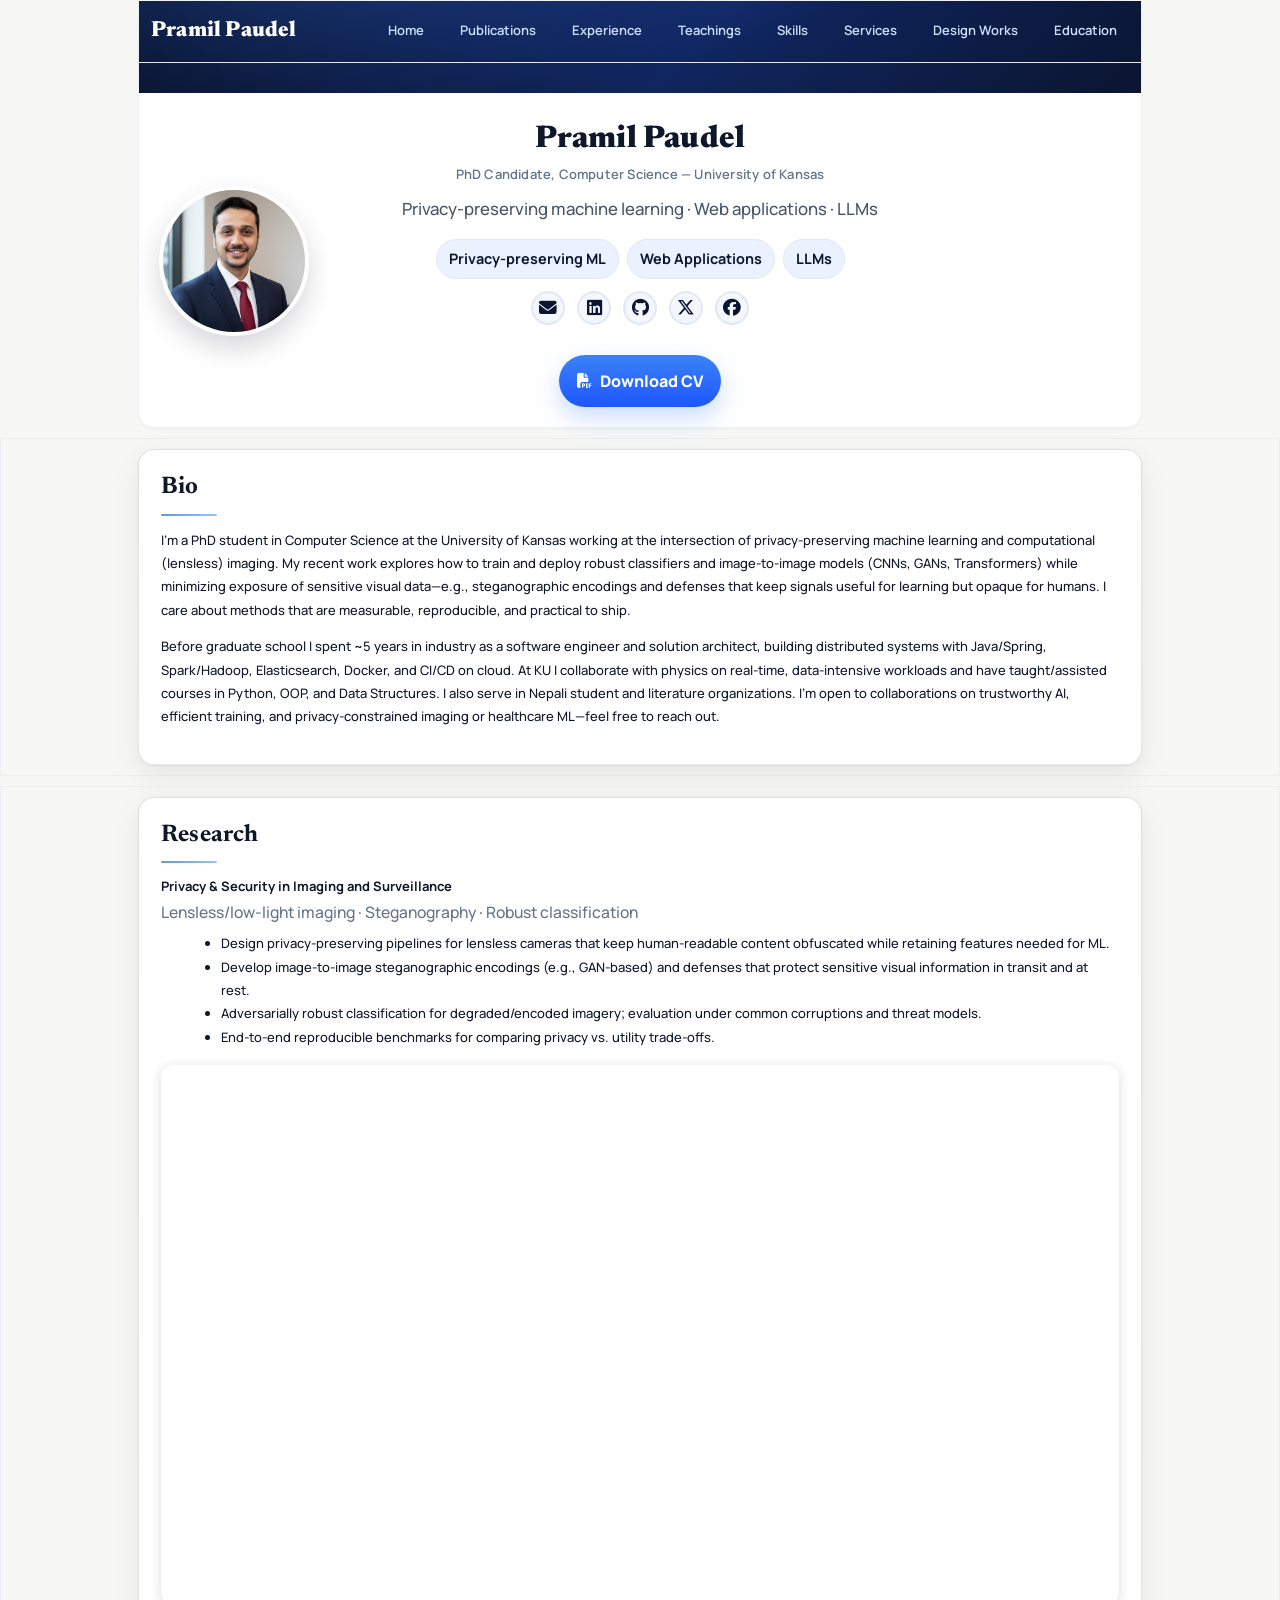
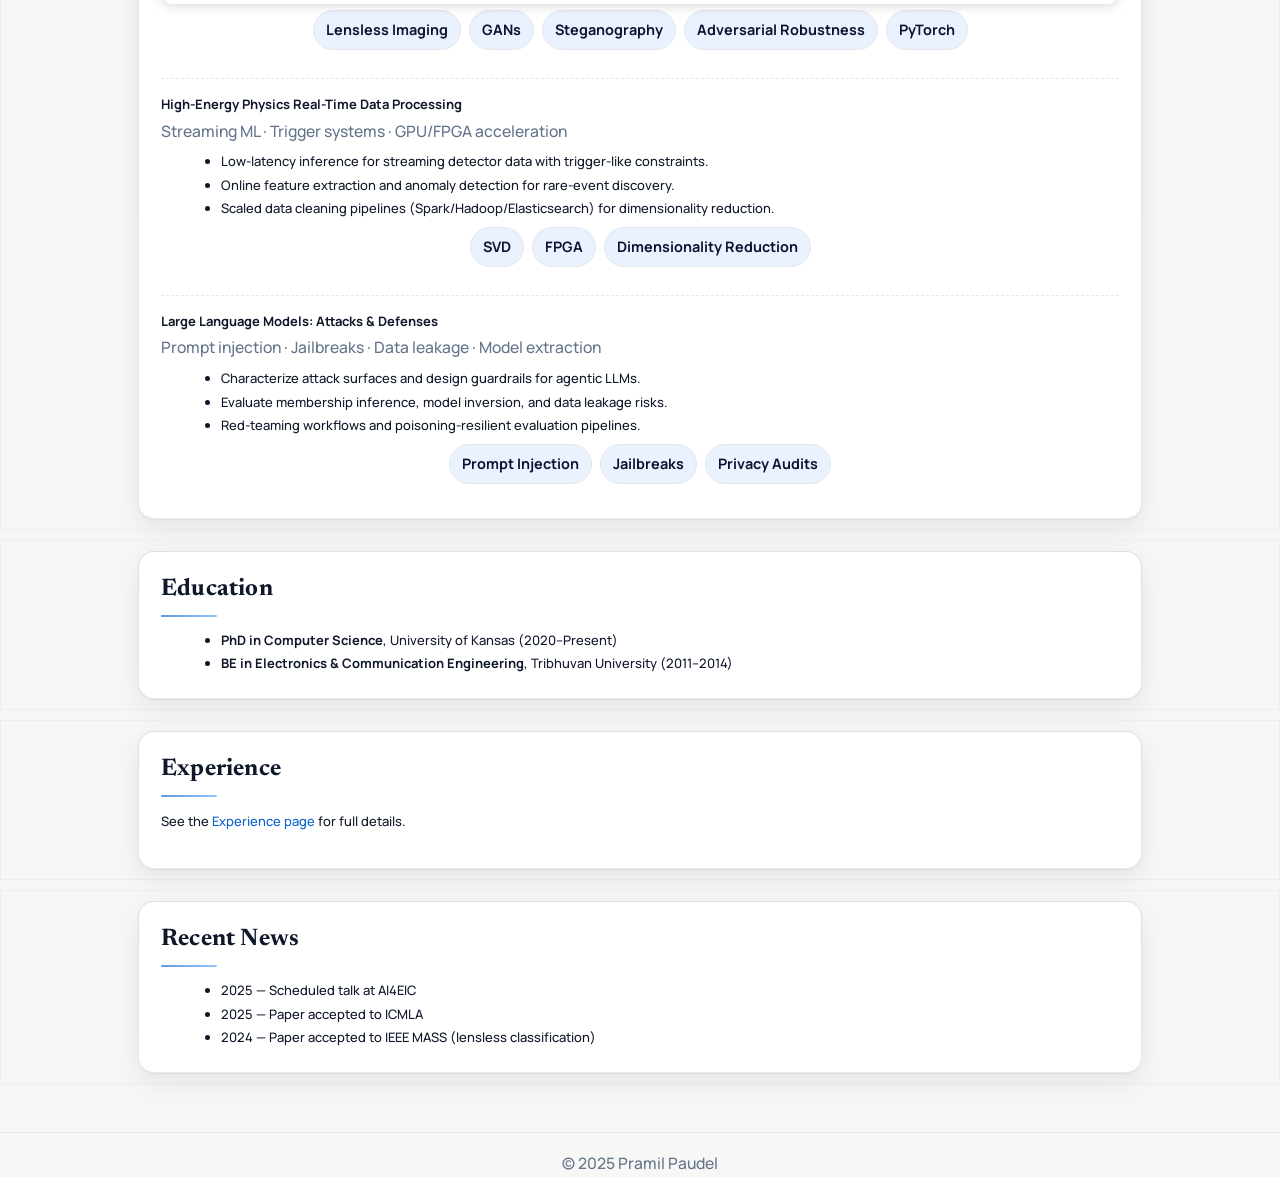
==== index.html @ 5af54a12 "new update" ====
<!doctype html>
<html lang="en">
<head>
  <meta charset="utf-8" />
  <meta name="viewport" content="width=device-width, initial-scale=1" />
  <title>Pramil Paudel</title>
  <meta name="description" content="Pramil Paudel — privacy-preserving ML, lensless imaging, and software engineering." />
  <link rel="icon" href="favicon.ico" />

  <!-- Fonts & Icons -->
  <link href="https://fonts.googleapis.com/css2?family=Manrope:wght@400;500;600;700&family=Newsreader:opsz,wght@6..72,600;6..72,700&display=swap" rel="stylesheet">
  <link rel="stylesheet" href="https://cdnjs.cloudflare.com/ajax/libs/font-awesome/6.5.0/css/all.min.css">

  <!-- Styles -->
  <link rel="stylesheet" href="styles.css">
  <link rel="stylesheet" href="header.css">

</head>

<body>
  <!-- Header Placeholder -->
  <div id="header"></div>
<script>
  document.addEventListener('click', e => {
  if (e.target.matches('.nav-toggle')) {
    e.target.setAttribute('aria-expanded',
      e.target.getAttribute('aria-expanded') === 'true' ? 'false':'true');
    const tabs = document.getElementById('primary-tabs');
    if (tabs) tabs.classList.toggle('show');
  }
});
</script>

  <!-- BIO -->
  <div class="band band--light">
    <div class="inner">
      <section id="bio">
        <div class="card">
          <h2>Bio</h2>
          <p>
            I’m a PhD student in Computer Science at the University of Kansas working at the intersection of
            privacy-preserving machine learning and computational (lensless) imaging. My recent work explores how to
            train and deploy robust classifiers and image-to-image models (CNNs, GANs, Transformers) while minimizing
            exposure of sensitive visual data—e.g., steganographic encodings and defenses that keep signals useful for
            learning but opaque for humans. I care about methods that are measurable, reproducible, and practical to ship.
          </p>

          <p>
            Before graduate school I spent ~5 years in industry as a software engineer and solution architect, building
            distributed systems with Java/Spring, Spark/Hadoop, Elasticsearch, Docker, and CI/CD on cloud.
            At KU I collaborate with physics on real-time, data-intensive workloads and have taught/assisted courses in
            Python, OOP, and Data Structures. I also serve in Nepali student and literature organizations. I’m open to
            collaborations on trustworthy AI, efficient training, and privacy-constrained imaging or healthcare ML—feel
            free to reach out.
          </p>
        </div>
      </section>
    </div>
  </div>

  <!-- RESEARCH -->
  <div class="band">
    <div class="inner">
      <section id="research">
        <div class="card">
          <h2>Research</h2>
          <div class="grid">

            <!-- Privacy & Security -->
            <div class="item">
              <div class="title">Privacy & Security in Imaging and Surveillance</div>
              <div class="meta">Lensless/low-light imaging · Steganography · Robust classification</div>
              <ul class="clean">
                <li>Design privacy-preserving pipelines for lensless cameras that keep human-readable content obfuscated while retaining features needed for ML.</li>
                <li>Develop image-to-image steganographic encodings (e.g., GAN-based) and defenses that protect sensitive visual information in transit and at rest.</li>
                <li>Adversarially robust classification for degraded/encoded imagery; evaluation under common corruptions and threat models.</li>
                <li>End-to-end reproducible benchmarks for comparing privacy vs. utility trade-offs.</li>
              </ul>

              <!-- KU MediaHub video -->
              <div class="video-container" style="position:relative;padding-bottom:56.25%;height:0;overflow:hidden;margin-top:1rem;border-radius:12px;box-shadow:0 2px 12px rgba(0,0,0,0.15);">
                <iframe
                  id="kmsembed-1_xzfbzono"
                  src="https://mediahub.ku.edu/embed/secure/iframe/entryId/1_xzfbzono/uiConfId/54254972"
                  class="kmsembed"
                  title="Seeing Without Revealing — KU MediaHub"
                  frameborder="0"
                  allowfullscreen
                  webkitallowfullscreen
                  mozallowfullscreen
                  allow="autoplay *; fullscreen *; encrypted-media *"
                  referrerPolicy="no-referrer-when-downgrade"
                  sandbox="allow-forms allow-same-origin allow-scripts allow-top-navigation allow-pointer-lock allow-popups allow-modals allow-orientation-lock allow-popups-to-escape-sandbox allow-presentation allow-top-navigation-by-user-activation"
                  style="position:absolute;top:0;left:0;width:100%;height:100%;border:0;">
                </iframe>
              </div>

              <div class="pills" aria-label="keywords">
                <span class="pill">Lensless Imaging</span>
                <span class="pill">GANs</span>
                <span class="pill">Steganography</span>
                <span class="pill">Adversarial Robustness</span>
                <span class="pill">PyTorch</span>
              </div>
            </div>

            <!-- High-Energy Physics -->
            <div class="item">
              <div class="title">High-Energy Physics Real-Time Data Processing</div>
              <div class="meta">Streaming ML · Trigger systems · GPU/FPGA acceleration</div>
              <ul class="clean">
                <li>Low-latency inference for streaming detector data with trigger-like constraints.</li>
                <li>Online feature extraction and anomaly detection for rare-event discovery.</li>
                <li>Scaled data cleaning pipelines (Spark/Hadoop/Elasticsearch) for dimensionality reduction.</li>
              </ul>
              <div class="pills">
                <span class="pill">SVD</span>
                <span class="pill">FPGA</span>
                <span class="pill">Dimensionality Reduction</span>
              </div>
            </div>

            <!-- LLMs -->
            <div class="item">
              <div class="title">Large Language Models: Attacks & Defenses</div>
              <div class="meta">Prompt injection · Jailbreaks · Data leakage · Model extraction</div>
              <ul class="clean">
                <li>Characterize attack surfaces and design guardrails for agentic LLMs.</li>
                <li>Evaluate membership inference, model inversion, and data leakage risks.</li>
                <li>Red-teaming workflows and poisoning-resilient evaluation pipelines.</li>
              </ul>
              <div class="pills">
                <span class="pill">Prompt Injection</span>
                <span class="pill">Jailbreaks</span>
                <span class="pill">Privacy Audits</span>
              </div>
            </div>

          </div>
        </div>
      </section>
    </div>
  </div>

  <!-- EDUCATION -->
  <div class="band band--alt">
    <div class="inner">
      <section id="education">
        <div class="card">
          <h2>Education</h2>
          <ul class="clean">
            <li><strong>PhD in Computer Science</strong>, University of Kansas (2020–Present)</li>
            <li><strong>BE in Electronics & Communication Engineering</strong>, Tribhuvan University (2011–2014)</li>
          </ul>
        </div>
      </section>
    </div>
  </div>

  <!-- EXPERIENCE -->
  <div class="band band--light">
    <div class="inner">
      <section id="experience">
        <div class="card">
          <h2>Experience</h2>
          <p>See the <a href="experience.html">Experience page</a> for full details.</p>
        </div>
      </section>
    </div>
  </div>

  <!-- NEWS -->
  <div class="band">
    <div class="inner">
      <section id="news">
        <div class="card">
          <h2>Recent News</h2>
          <ul class="clean">
            <li>2025 — Scheduled talk at AI4EIC</li>
            <li>2025 — Paper accepted to ICMLA</li>
            <li>2024 — Paper accepted to IEEE MASS (lensless classification)</li>
          </ul>
        </div>
      </section>
    </div>
  </div>

  <footer>© 2025 Pramil Paudel</footer>

  <!-- Header loader -->
    <!-- Header loader + menu init -->
  <script>
    fetch("header.html")
      .then(res => res.text())
      .then(html => {
        const mount = document.getElementById("header");
        mount.innerHTML = html;

        // Scope to the inserted header to avoid collisions
        const header = mount.querySelector('.site-header');
        const toggle = header?.querySelector('.nav-toggle');
        const tabs   = header?.querySelector('#primary-tabs');

        if (!toggle || !tabs) return;

        // Ensure ARIA is present
        toggle.setAttribute('type', 'button');
        toggle.setAttribute('aria-controls', 'primary-tabs');
        toggle.setAttribute('aria-expanded', 'false');

        // Use a single class name that your CSS recognizes
        const openMenu  = () => { tabs.classList.add('open');  toggle.setAttribute('aria-expanded','true');  };
        const closeMenu = () => { tabs.classList.remove('open'); toggle.setAttribute('aria-expanded','false'); };

        toggle.addEventListener('click', (e) => {
          e.stopPropagation();
          const isOpen = tabs.classList.toggle('open');
          toggle.setAttribute('aria-expanded', String(isOpen));
        });

        // Close when clicking outside the header
        document.addEventListener('click', (e) => {
          if (!header.contains(e.target)) closeMenu();
        });

        // Close on Escape
        document.addEventListener('keydown', (e) => {
          if (e.key === 'Escape') closeMenu();
        });

        // Close after choosing a link
        tabs.querySelectorAll('a').forEach(a => a.addEventListener('click', closeMenu));
      });
  </script>
</body>
</html>
---- styles.css ----
body::before {
  content: "";
  position: fixed;
  inset: 0;
  z-index: -1;
  background-color: #f9fafc;
  background-image:
    linear-gradient(90deg, rgba(0,0,0,0.04) 1px, transparent 1px),
    linear-gradient(0deg, rgba(0,0,0,0.04) 1px, transparent 1px);
  background-size: 32px 32px;
}
section + section {
  border-top: 1px solid rgba(0,0,0,0.05);
  padding-top: 32px;
}

/* === Unified Background === */
:root {
  --page-bg: #f9fafc; /* pick one soft neutral for all sections */
  --page-max: 1040px;
}

html, body {
  background: var(--page-bg);
  color: #0f172a;
  margin: 0;
  padding: 0;
}

/* Force all top-level bands to inherit it */
.band,
.band--light,
.band--alt,
.wrap,
.inner,
.page-bg,
.container,
.container-global {
  background: transparent !important;
}

/* Ensure consistent width + spacing */
.wrap,
.inner,
.band > .inner,
.band .inner,
.container,
.container-global,
#header .container {
  max-width: var(--page-max);
  margin: 0 auto;
  padding: 0 10px;
  box-sizing: border-box;
}


/* === Global page width + background (hard lock) === */
:root { --page-max: 1040px; --page-bg: #f6f7fb; }

html, body { background: var(--page-bg); }

/* Force every main container to the same width */
#header .container,
.wrap,
.inner,
.band > .inner,
.band .inner,
.container,
.container-global {
  max-width: var(--page-max) !important;
  margin-left: auto !important;
  margin-right: auto !important;
  padding-left: 18px !important;
  padding-right: 18px !important;
  box-sizing: border-box !important;
}

/* Optional: unify cards so header card = body cards */
.card {
  background: #fff;
  border-radius: 5px;
  box-shadow: 0 4px 16px rgba(2,6,23,0.08);
}



:root{
  /* palette */
  --bg:#f7f7f5;
  --surface:#ffffff;
  --ink:#101216;
  --muted:#5d6672;
  --line:#e6e7ea;
  --accent:#0b63ce;
  --accent-2:#5ca3ff;

  /* layout */
  --maxw:900px;
  --radius:16px;
  --shadow: 0 1px 2px rgba(16,24,40,.06), 0 10px 30px rgba(16,24,40,.08);

  /* edge art controls */
  --edge-intensity: .55;        /* bump to .7 for stronger, .35 for subtler */
  --edge-blur: 0px;             /* can set to 6px for softer shapes */
}

html{scroll-behavior:smooth}
*{box-sizing:border-box}

body{
  margin:0;
  font: 500 13px/1.8 "Manrope", system-ui, -apple-system, Segoe UI, Roboto, Helvetica, Arial;
  color:var(--ink);
  background:var(--bg);
  text-rendering:optimizeLegibility;
  -webkit-font-smoothing:antialiased;
  font-synthesis-weight:none;
}

a{ color:var(--accent); text-decoration:none; text-underline-offset:3px }
a:hover{ text-decoration:underline; color:#0a54ad }

/* ===== Ambient background (paper base + edge-only graphics) ===== */
.page-bg{
  position:fixed; inset:0; z-index:-1;
  background: linear-gradient(#fafaf9, #f7f9fb);
}

/* Corner/edge shapes live outside the content column */
.page-bg::before{
  content:"";
  position:absolute; inset:-60px; pointer-events:none; z-index:0;
  filter: blur(var(--edge-blur));
  /* Bigger, richer corner blobs + arcs */
  background:
    radial-gradient(70vmax 48vmax at -14% -18%, rgba(92,163,255,.22), transparent 62%),
    radial-gradient(58vmax 44vmax at 118% 114%, rgba(11,99,206,.20), transparent 64%),
    conic-gradient(from 210deg at 112% -6%, rgba(11,99,206,.12), rgba(11,99,206,0) 38%),
    conic-gradient(from 350deg at -8% 108%, rgba(92,163,255,.10), rgba(92,163,255,0) 42%),
    radial-gradient(32rem 24rem at 105% 10%, rgba(11,99,206,.10), transparent 70%),
    radial-gradient(28rem 22rem at -6% 90%, rgba(92,163,255,.12), transparent 72%);
  opacity: var(--edge-intensity);
  will-change: transform;
  animation: floatEdges 28s ease-in-out infinite alternate;
}

.page-bg {
  position: fixed;
  inset: 0;
  z-index: -1;
  background: transparent; /* was gradient */
  pointer-events: none;
}


/* fine paper grid on top */
.page-bg::after{
  content:"";
  position:absolute; inset:0; pointer-events:none; z-index:1;
  background: radial-gradient(1px 1px at 8px 8px, rgba(16,24,40,.06), transparent 1px);
  background-size: 32px 32px;
  opacity:.10;
}

/* carve a clean hole around the main column (when supported) */
@supports (mask: radial-gradient(circle, black, transparent)){
  .page-bg::before{
    mask:
      radial-gradient(
        circle at 50% 44%,
        transparent calc(var(--maxw)/2 + 220px),
        black calc(var(--maxw)/2 + 320px)
      );
  }
}

/* Parallax float */
@keyframes floatEdges{
  0%   { transform: translate3d(0, 0, 0) }
  100% { transform: translate3d(0, -24px, 0) }
}

/* dial back on smaller screens */
@media (max-width:1100px){
  :root{ --edge-intensity: .28 }
  .page-bg::before{ animation:none }
}

/* reduce motion accessibility */
@media (prefers-reduced-motion: reduce){
  .page-bg::before{ animation:none }
}

/* Wrapper */
.wrap{ max-width:var(--maxw); margin:0 auto; padding:48px 28px 72px }

/* NAV */
.nav{
  display:flex; align-items:center; justify-content:space-between;
  border-bottom:1px solid var(--line); padding-bottom:14px; margin-bottom:28px;
  backdrop-filter:saturate(1.05);
}

/* Header shell so the dropdown can anchor under it */
.site-header .banner {
  position: relative; /* needed for the absolute dropdown on mobile */
}

/* Base nav layout (desktop) */
.nav {
  display: flex;
  align-items: center;
  justify-content: space-between;
  gap: 1rem;
}

.nav .site-title {
  font-weight: 700;
}

/* Tabs (desktop) */
.nav .tabs {
  display: flex;
  gap: 0.75rem;
}

.nav .tab {
  display: inline-block;
  padding: 0.5rem 0.75rem;
  text-decoration: none;
}

/* Hamburger button (hidden on desktop) */
.nav-toggle {
  display: none;
  background: transparent;
  border: 0;
  font-size: 1.5rem;
  line-height: 1;
  padding: 0.25rem 0.5rem;
  cursor: pointer;
}

/* --- Mobile tweaks --- */
@media (max-width: 768px) {
  .nav-toggle {
    display: inline-flex;
    align-items: center;
    justify-content: center;
  }

  /* Collapse the tab list by default on mobile */
  .nav .tabs {
    position: absolute;
    right: 1rem;
    top: calc(100% + 0.5rem);
    display: none;               /* hidden until opened */
    flex-direction: column;
    min-width: 220px;
    padding: 0.5rem;
    border-radius: 0.75rem;
    box-shadow: 0 8px 24px rgba(0,0,0,0.18);

    /* match your dark banner; tweak as you like */
    background: #111;
  }

  /* Visible state when toggled */
  .nav .tabs.open {
    display: flex;
  }

  /* Make touch targets comfy */
  .nav .tab {
    padding: 0.75rem 1rem;
  }
}
.site-title{
  font:700 clamp(20px,1.2rem + .2vw,26px)/1 "Newsreader", serif;
  letter-spacing:.2px; font-variation-settings:"opsz" 24;
}
.tabs{ display:flex; gap:24px; flex-wrap:wrap }
.tab{
  color:var(--muted); padding:10px 0; border-bottom:2px solid transparent; position:relative;
}
.tab:hover{ color:#0a54ad; text-decoration:none }
.tab[aria-current="page"]{ color:var(--ink); border-color:transparent }
.tab[aria-current="page"]::after{
  content:""; position:absolute; left:0; right:0; bottom:-1px; height:2px;
  background:linear-gradient(90deg,var(--accent),var(--accent-2));
  border-radius:2px;
}

/* HERO */
.hero{
  margin:0 -28px 18px;
  padding:18px 28px;
  background:linear-gradient(180deg, rgba(16,24,40,.05), rgba(16,24,40,.02));
  border-radius:18px;
  border:1px solid #eaecef;
}

/* HEADER */
.header{
  display:grid; grid-template-columns:320px 1fr; gap:72px; align-items:start;
}
@media (max-width:900px){ .header{ grid-template-columns:1fr; gap:28px } }

/* Portrait with glow ring */
.portrait{
  position:relative;
  max-width:320px; width:100%;
  aspect-ratio:1/1; border-radius:50%; overflow:hidden;
  border:1px solid var(--line);
  background:linear-gradient(#fff,#f6f7f9);
  box-shadow:var(--shadow);
  margin:auto;
}
.portrait::before{
  content:""; position:absolute; inset:-6px; border-radius:50%;
  background:linear-gradient(135deg,#0b63ce,#5ca3ff);
  z-index:-1; filter:blur(14px); opacity:.5;
}
.portrait img{ width:100%; height:100%; object-fit:cover; object-position:50% 18%; display:block }

/* Headings */
h1{
  font-family:"Newsreader", serif;
  font-variation-settings:"opsz" 32;
  font-weight:700;
  font-size:clamp(2.1rem,1.2rem + 1.8vw,3.1rem);
  line-height:1.22;
  margin:0 0 6px;
  letter-spacing:.1px;
  text-wrap:balance;
}
h2{
  font-family:"Newsreader", serif;
  font-variation-settings:"opsz" 24;
  font-weight:700;
  font-size:clamp(1.3rem,1.02rem + .6vw,1.6rem);
  line-height:1.3;
  margin:0 0 12px;
  letter-spacing:.2px;
  position:relative;
}
h2::after{
  content:""; display:block; width:56px; height:2px; border-radius:2px;
  margin:10px 0 4px;
  background:linear-gradient(90deg,var(--accent),var(--accent-2));
  opacity:.65;
}

.role{ color:var(--muted); font-weight:600; letter-spacing:.2px; margin:2px 0 14px; text-wrap:balance }
.subtitle{ color:var(--muted); margin-bottom:18px; font-size:1.05rem; max-width:65ch }

/* Social buttons */
.social{ display:flex; gap:12px; margin:0 0 18px }
.social a{
  width:42px; height:42px; display:inline-flex; align-items:center; justify-content:center;
  font-size:1.1rem; color:var(--ink);
  border:1px solid var(--line); border-radius:999px; background:var(--surface);
  transition:transform .15s ease, box-shadow .15s ease, background .15s ease, color .15s ease, border-color .15s ease;
}
.social a:hover{
  transform:translateY(-2px);
  box-shadow:0 6px 16px rgba(11,99,206,.18);
  color:#fff; background:var(--accent); border-color:var(--accent);
}

/* Chips / Buttons */
.chips{ display:flex; gap:12px; flex-wrap:wrap }
.chip{
  display:inline-flex; align-items:center; gap:8px;
  padding:10px 14px; border:1px solid var(--line); border-radius:999px; background:var(--surface);
}
.chip.primary{
  background:linear-gradient(180deg,var(--accent),#094f9f);
  color:#fff; border-color:transparent; box-shadow:0 8px 20px rgba(11,99,206,.24);
}
.chip.primary:hover{ filter:brightness(1.05) }

/* ===== Full-width section bands ===== */
.band{
  margin:10px 0px;
  padding:0px 0px;
  border-radius:0px;
  border:1px solid #eceef2;
  background:linear-gradient(180deg,#ffffff,#fbfbfd);
}
.band--light{ background:#fff }
.band--alt{
  background:
    linear-gradient(180deg,#ffffff,#fbfbfd),
    radial-gradient(600px 280px at 95% 0%, rgba(16,24,40,.05), transparent 60%);
  border:1px solid #eceef2;
}
.band > .inner{ max-width:var(--maxw); margin:0 auto }
.band + .band{ margin-top:0px }

/* Sections */
section{ padding:10px 0 10px }

/* Cards */
.card{
  position:relative; border-radius:var(--radius); padding:22px;
  background:
    linear-gradient(#fff,#fff) padding-box,
    linear-gradient(180deg, rgba(16,24,40,.10), rgba(16,24,40,.06)) border-box;
  border:1px solid transparent; box-shadow:var(--shadow);
}

/* Lists & meta */
.grid{ display:grid; gap:16px }
.item + .item{ border-top:1px dashed var(--line); padding-top:14px }
.title{ font-weight:700 }
.meta{ color:var(--muted); font-size:.98rem }
ul.clean{ margin:.35rem 0 0 1.25rem }

/* Pills (skills tags) */
.pills{ display:flex; flex-wrap:wrap; gap:10px; margin-top:.4rem }
.pill{
  padding:8px 12px; border-radius:999px;
  background:#fff; border:1px solid var(--line);
}

/* Footer */
footer{
  color:var(--muted); font-size:.98rem; margin-top:48px;
  border-top:1px solid var(--line); padding-top:16px; text-align:center;
}

/* ===== Optional: Gallery & Lightbox (Design page) ===== */
.gallery-grid{
  display:grid;
  grid-template-columns:repeat(auto-fill,minmax(240px,1fr));
  gap:18px;
}
.tile{
  position:relative; border-radius:14px; overflow:hidden;
  border:1px solid var(--line); background:var(--surface);
  box-shadow:var(--shadow);
  transition:transform .2s ease, box-shadow .2s ease;
}
.tile:hover{ transform:translateY(-2px); box-shadow:0 14px 34px rgba(16,24,40,.14) }
.shot{ width:100%; height:100%; display:block; aspect-ratio:1/1; object-fit:cover; object-position:50% 20%; background:#f4f6f8 }
.tile.wide .shot{ aspect-ratio:16/9 }
.tile.tall .shot{ aspect-ratio:3/4 }
.caption{
  position:absolute; left:10px; bottom:10px;
  background:rgba(16,18,22,.55); color:#fff; padding:6px 10px;
  border-radius:10px; font-size:.92rem; letter-spacing:.1px; backdrop-filter:blur(4px);
}

/* Lightbox */
.lightbox[hidden]{ display:none !important }
.lightbox{
  position:fixed; inset:0; z-index:9999;
  background:rgba(0,0,0,.78);
  display:flex; align-items:center; justify-content:center;
  padding:24px;
}
.lb-inner{ position:relative; max-width:92vw; max-height:86vh }
.lb-img{
  max-width:92vw; max-height:86vh; width:auto; height:auto;
  border-radius:14px; border:1px solid rgba(255,255,255,.25);
  box-shadow:0 20px 60px rgba(0,0,0,.5); display:block;
}
.lb-caption{ color:#fff; text-align:center; margin-top:10px; opacity:.9; font-size:.98rem }
.lb-btn{
  position:absolute; top:50%; transform:translateY(-50%);
  width:44px; height:44px; border-radius:999px; border:1px solid rgba(255,255,255,.35);
  background:rgba(0,0,0,.35); color:#fff; display:flex; align-items:center; justify-content:center; cursor:pointer;
  transition:background .15s ease, transform .15s ease;
}
.lb-btn:hover{ background:rgba(0,0,0,.55); transform:translateY(-50%) scale(1.04) }
.lb-prev{ left:-56px }
.lb-next{ right:-56px }
.lb-close{
  position:absolute; top:-54px; right:0;
  width:40px; height:40px; border-radius:999px; border:1px solid rgba(255,255,255,.35);
  background:rgba(0,0,0,.35); color:#fff; cursor:pointer;
  display:flex; align-items:center; justify-content:center;
}
@media (max-width:820px){
  .lb-prev{ left:8px }
  .lb-next{ right:8px }
  .lb-close{ top:-48px; ri
}
/* compact, organized hero helpers */
.actions{
  display:flex;
  gap:12px 16px;
  align-items:center;
  flex-wrap:wrap;
  margin-top:14px;
}
.actions .social{ margin:0 }              /* remove default bottom margin */

.pills{ margin-top:8px }                  /* tighten above pills */
.pill{ font-size:.95rem }                 /* slightly smaller pills */

/* optional: make the subtitle + pills feel balanced */
.subtitle{ margin-bottom:10px }

/* --- Hero spacing fixes --- */

/* bring role + subtitle closer together */
.header .role{
  margin-top: 2px;
  margin-bottom: 6px;   /* was larger; reduces the gap */
}
.header .subtitle{
  margin-top: 0;
  margin-bottom: 8px;   /* a small cushion before pills */
}

/* add space between pills and social row */
.pills{
  gap: 10px;
  margin-top: 6px;
  margin-bottom: 14px;  /* creates clear separation from icons */
}

/* actions row stays tidy; ensure no extra margin from .social */
.actions{
  display: flex;
  align-items: center;
  gap: 14px 18px;
  margin-top: 0;        /* spacing controlled by .pills above */
}
.actions .social{ margin: 0; }

/* (optional) slightly smaller pill size so it feels lighter */
.pill{ font-size: .95rem; padding: 7px 11px; }
/* === Subtle geometric tile background === */

body::before {
  content: "";
  position: fixed;
  inset: 0;
  z-index: -2; /* push below all content but above html background */
  background-color: #f9fafc;
  background-image:
    linear-gradient(90deg, rgba(0,0,0,0.04) 1px, transparent 1px),
    linear-gradient(0deg, rgba(0,0,0,0.04) 1px, transparent 1px);
  background-size: 32px 32px;
}
body.nav-open { overflow: hidden; }
---- header.css ----
/* ===== Pramil Header — Unified Card, Centered Hero, Left Photo ===== */
:root{
  --page-max: 1040px;
  --page-bg: #fbfcfe;

  --brand-dark:#0b1530;
  --brand:#1b3a8a;
  --brand-accent:#3b82f6;

  --ink:#0f172a;
  --muted:#64748b;

  --chip:#eaf1ff;
  --surface:#ffffff;
  --ring:#ffffff;

  --radius-lg:14px;
  --radius-xl:18px;

  --shadow-0:0 1px 3px rgba(12,24,60,.05);
  --shadow-1:0 4px 16px rgba(2,6,23,.08);
  --shadow-2:0 12px 28px rgba(2,6,23,.12);
}

/* Container */
.site-header .container{
  max-width:var(--page-max);
  margin:0 auto;
  padding:0 18px;
  box-sizing:border-box;
}

/* ========== UNIFIED HEADER CARD ========== */
.header-card{
  background:var(--surface);
  border:1px solid #eef2f7;
  border-radius:16px;
  box-shadow:var(--shadow-0);
  overflow:hidden;              /* nav+banner share same radius */
}

/* ========== BANNER WITH NAV INSIDE (NO SEPARATION) ========== */
.banner{
  height:92px;                  /* compact hero bar */
  background:
    radial-gradient(900px 260px at 22% -60%, rgba(59,130,246,.28), transparent 58%),
    linear-gradient(135deg,#0b1530 0%,#10265e 55%,#0b1530 100%);
  display:flex; align-items:flex-start;
}
.nav{
  width:100%;
  padding:10px 12px;
  display:flex; align-items:center; justify-content:space-between;
  color:#fff;
  background:transparent;       /* sits on banner */
}
.site-header .site-title{color:#fff; font-weight:800; letter-spacing:.2px;}
.tabs{display:flex; gap:12px; align-items:center;}
.tab{color:#cfe3ff; text-decoration:none; padding:8px 10px; border-radius:8px; font-weight:600;}
.tab:hover,.tab[aria-current="page"]{background:rgba(255,255,255,.15); color:#fff;}
.nav-toggle{display:none; background:transparent; border:0; color:#fff; font-size:22px; line-height:1;}

/* ========== PROFILE AREA (CENTERED CONTENT, LEFT PHOTO) ========== */
.profile{
  position:relative;
  padding:22px 20px 18px;       /* white hero area */
}

/* Left photo, vertically centered relative to the white hero */
.portrait{
  position:absolute;
  left:24px; top:50%;
  transform:translateY(-50%);
  width:150px; height:150px;    /* your requested bigger size */
  border-radius:50%;
  overflow:hidden;
  border:4px solid var(--surface);
  box-shadow:0 12px 28px rgba(2,6,23,.16);
  background:#fff;
}
.portrait img{width:100%; height:100%; object-fit:cover;}

/* Center hero text & reserve space for the photo */
.profile-body{
  text-align:center;
  padding-left:200px;           /* space for 150px photo + ring + breathing room */
}

/* Headings & copy */
.name{ margin:6px 0 4px; font-size:1.95rem; font-weight:800; color:var(--ink); letter-spacing:.2px; }
.role{ margin:0; color:var(--muted); font-weight:600; }
.subtitle{ margin:8px 0 14px; color:#475569; }

/* Pills & actions */
.pills{display:flex; gap:8px; flex-wrap:wrap; justify-content:center; margin-bottom:12px;}
.pill{background:var(--chip); color:var(--brand-dark); padding:6px 12px; border-radius:999px; font-weight:700; font-size:.9rem;}

.actions{display:flex; gap:12px; justify-content:center; align-items:center; flex-wrap:wrap;}
.social a{
  color:var(--brand-dark);
  width:34px; height:34px; display:inline-flex; align-items:center; justify-content:center;
  background:#f5f7ff; border-radius:999px; box-shadow:inset 0 0 0 1px rgba(59,130,246,.15);
  transition:transform .12s ease;
}
.social a:hover{ transform:translateY(-1px); }
.chip.primary{
  background:var(--brand-accent); color:#fff; padding:9px 14px; border-radius:999px;
  text-decoration:none; font-weight:800; box-shadow:0 6px 16px rgba(59,130,246,.25);
}

/* ========== RESPONSIVE ========== */
@media (max-width: 980px){
  .profile-body{ padding-left:180px; }
}
@media (max-width: 860px){
  .nav-toggle{display:block;}
  .tabs{
    display:none; position:absolute; right:12px; top:56px;
    flex-direction:column; background:#0b1530; padding:10px; border-radius:12px; gap:6px;
    box-shadow:var(--shadow-2); z-index:10;
  }
  .tabs.show{display:flex;}
  .banner{ height:84px; }
  .portrait{ width:120px; height:120px; left:20px; }
  .profile-body{ padding-left:160px; }
}
@media (max-width: 640px){
  /* On small screens, center the photo above the text for balance */
  .portrait{ left:50%; top:0; transform:translate(-50%,-50%); width:108px; height:108px; }
  .profile{ padding-top:64px; }
  .profile-body{ padding-left:0; }
  .name{ font-size:1.7rem; }
}
@media (prefers-reduced-motion: reduce){
  .site-header *{ transition:none !important; animation:none !important; }
}

/* === Center hero content while keeping photo left === */
/* Use a 3-column grid: [photo] [content] [phantom spacer same width as photo]
   so the middle column is truly centered in the card. */
.profile{
  display: grid;
  grid-template-columns: 150px 1fr 150px; /* photo, centered content, balance spacer */
  align-items: center;
  gap: 0;
  padding: 22px 20px 20px;
  position: relative;
}

/* Override any previous absolute positioning on the portrait */
.profile .portrait{
  position: relative !important;
  left: auto !important;
  top: auto !important;
  transform: none !important;
  justify-self: center;     /* sits neatly in the left column */
  width: 150px;
  height: 150px;
  border: 4px solid #fff;
  box-shadow: 0 12px 28px rgba(2,6,23,.16);
}

/* Middle column holds the text — now truly centered in the card */
.profile-body{
  grid-column: 2;
  text-align: center;
  padding: 0;
  margin: 0 auto;
}

/* Keep spacing visually balanced on the right */
.profile::after{
  content:"";               /* phantom spacer equals photo width */
  grid-column: 3;
}

/* --- Actions: put Download CV on its own line under the icons (centered) --- */
.actions{
  display: flex;
  flex-direction: column;   /* icons row, then the button */
  align-items: center;
  gap: 12px;
  margin-top: 12px;
}

/* Make the primary button look premium */
.chip.primary{
  display: inline-flex;
  align-items: center;
  gap: 8px;
  font-weight: 800;
  font-size: 1rem;
  padding: 12px 18px;
  border-radius: 999px;
  background: linear-gradient(180deg, #3b82f6, #1e56ff);
  color: #fff;
  border: 0;
  box-shadow: 0 10px 24px rgba(59,130,246,.28);
  text-decoration: none;
}
.chip.primary i{ font-size: 0.95rem; }
.chip.primary:hover{ filter: brightness(1.05); transform: translateY(-1px); }

/* --- Responsive: stack nicely on mobile --- */
@media (max-width: 860px){
  .profile{
    grid-template-columns: 1fr;       /* single column */
    padding-top: 64px;
  }
  .profile .portrait{
    justify-self: center;
    margin-top: -54px;                 /* overlap a little like LinkedIn */
    width: 120px; height: 120px;
  }
  .profile::after{ display: none; }    /* no need for the spacer on mobile */
}
/* Keep header above page content */
.site-header {
  position: sticky;   /* or fixed, if you prefer */
  top: 0;
  z-index: 10000;     /* higher than anything in main content */
}

/* Ensure the banner/nav forms a stacking context above hero */
.site-header .banner,
.site-header .nav {
  position: relative;
  z-index: 10001;
}

/* Mobile dropdown needs the highest z-index so it can be clicked */
@media (max-width: 768px) {
  .nav { position: relative; }           /* anchor absolute dropdown */
  .nav-toggle { position: relative; z-index: 10002; }

  .nav .tabs {
    position: absolute;
    right: 1rem;
    top: calc(100% + 0.5rem);
    display: none;                       /* hidden by default; JS adds .open */
    flex-direction: column;
    min-width: 220px;
    padding: 0.5rem;
    border-radius: 0.75rem;
    background: #111;
    box-shadow: 0 8px 24px rgba(0,0,0,0.18);
    z-index: 10002;                      /* above hero */
    pointer-events: auto;                /* ensure clicks hit menu */
  }
  .nav .tabs.open { display: flex !important; }
}

/* Make sure header wrapper doesn't clip the dropdown */
.site-header .header-card,
.site-header .container,
.site-header .banner {
  overflow: visible !important;
}

/* SAFETY: keep main content below header in the stack */
.band, .hero, .page-bg, .inner, main, header ~ * {
  position: relative;
  z-index: 0;           /* lower than header */
}

/* If any hero element had a high z-index, neutralize it */
.hero, .page-bg {
  z-index: 1;           /* still below header's 10000+ */
}
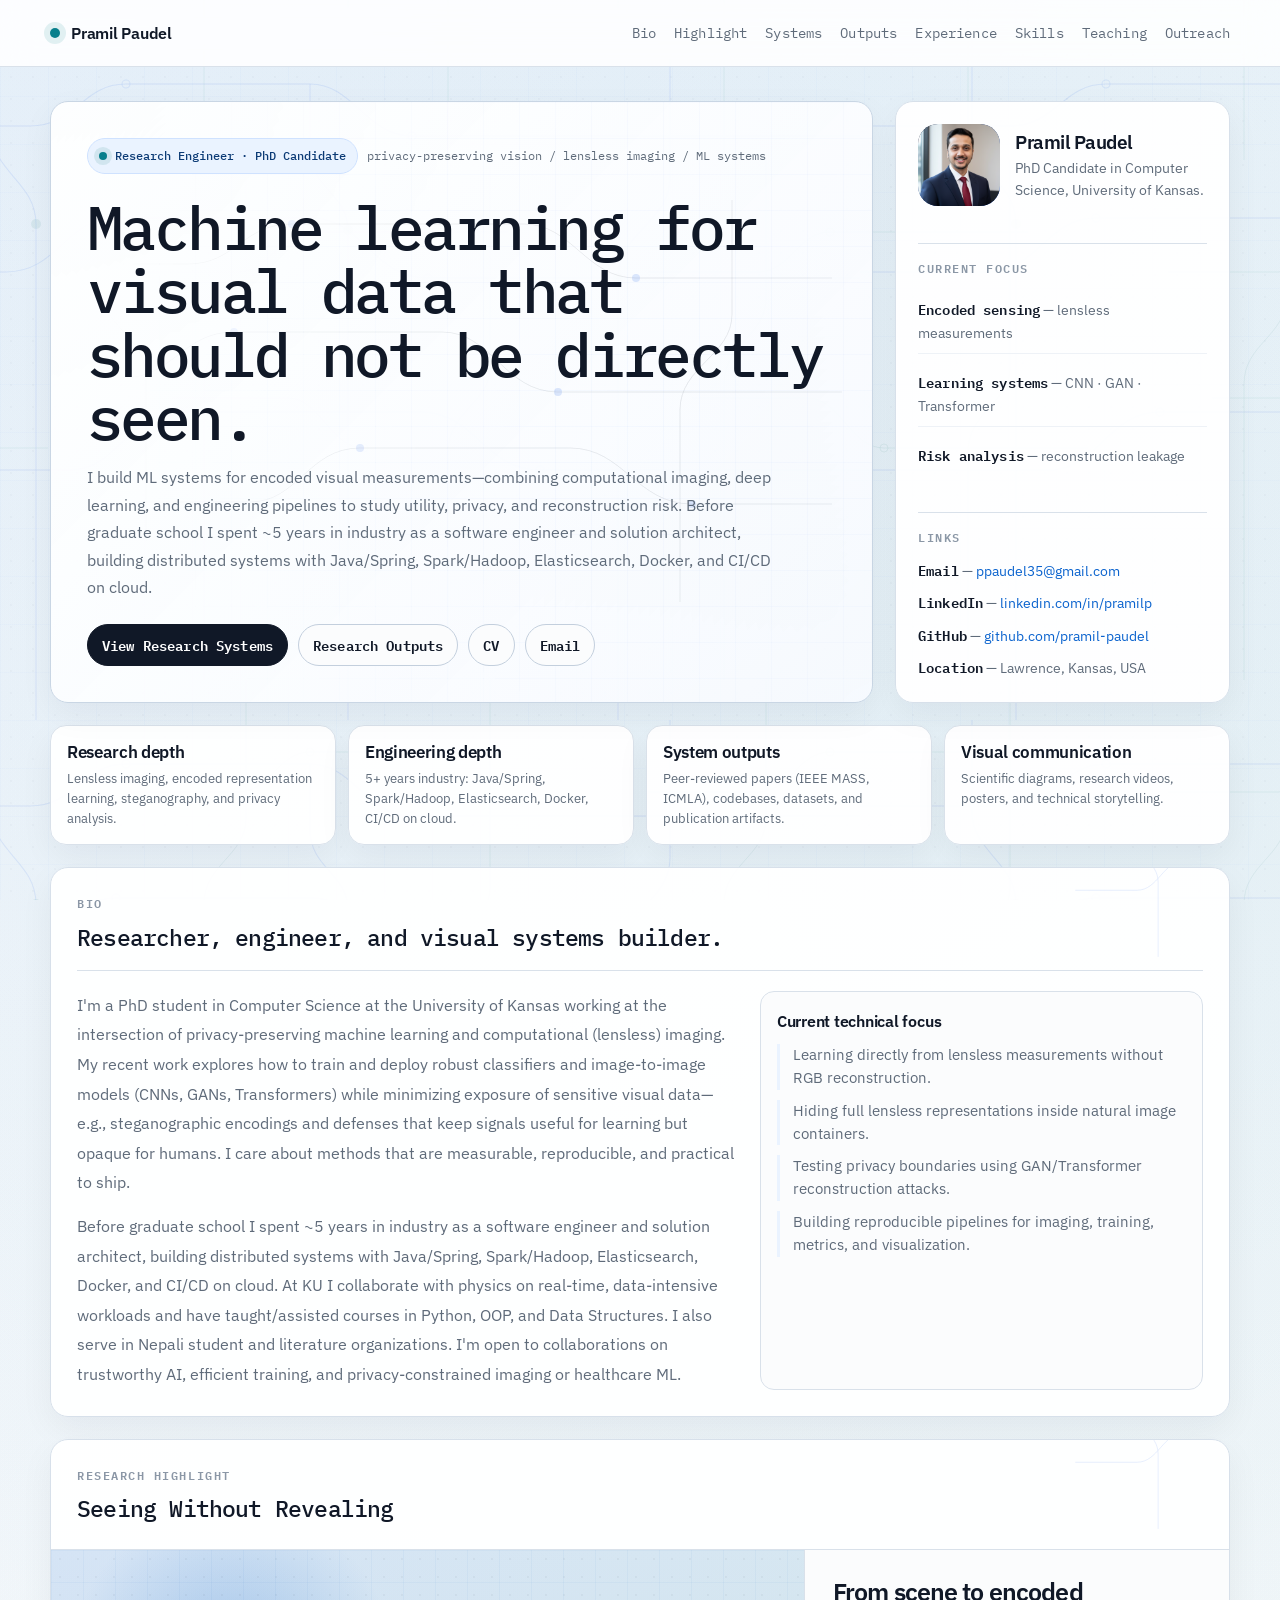
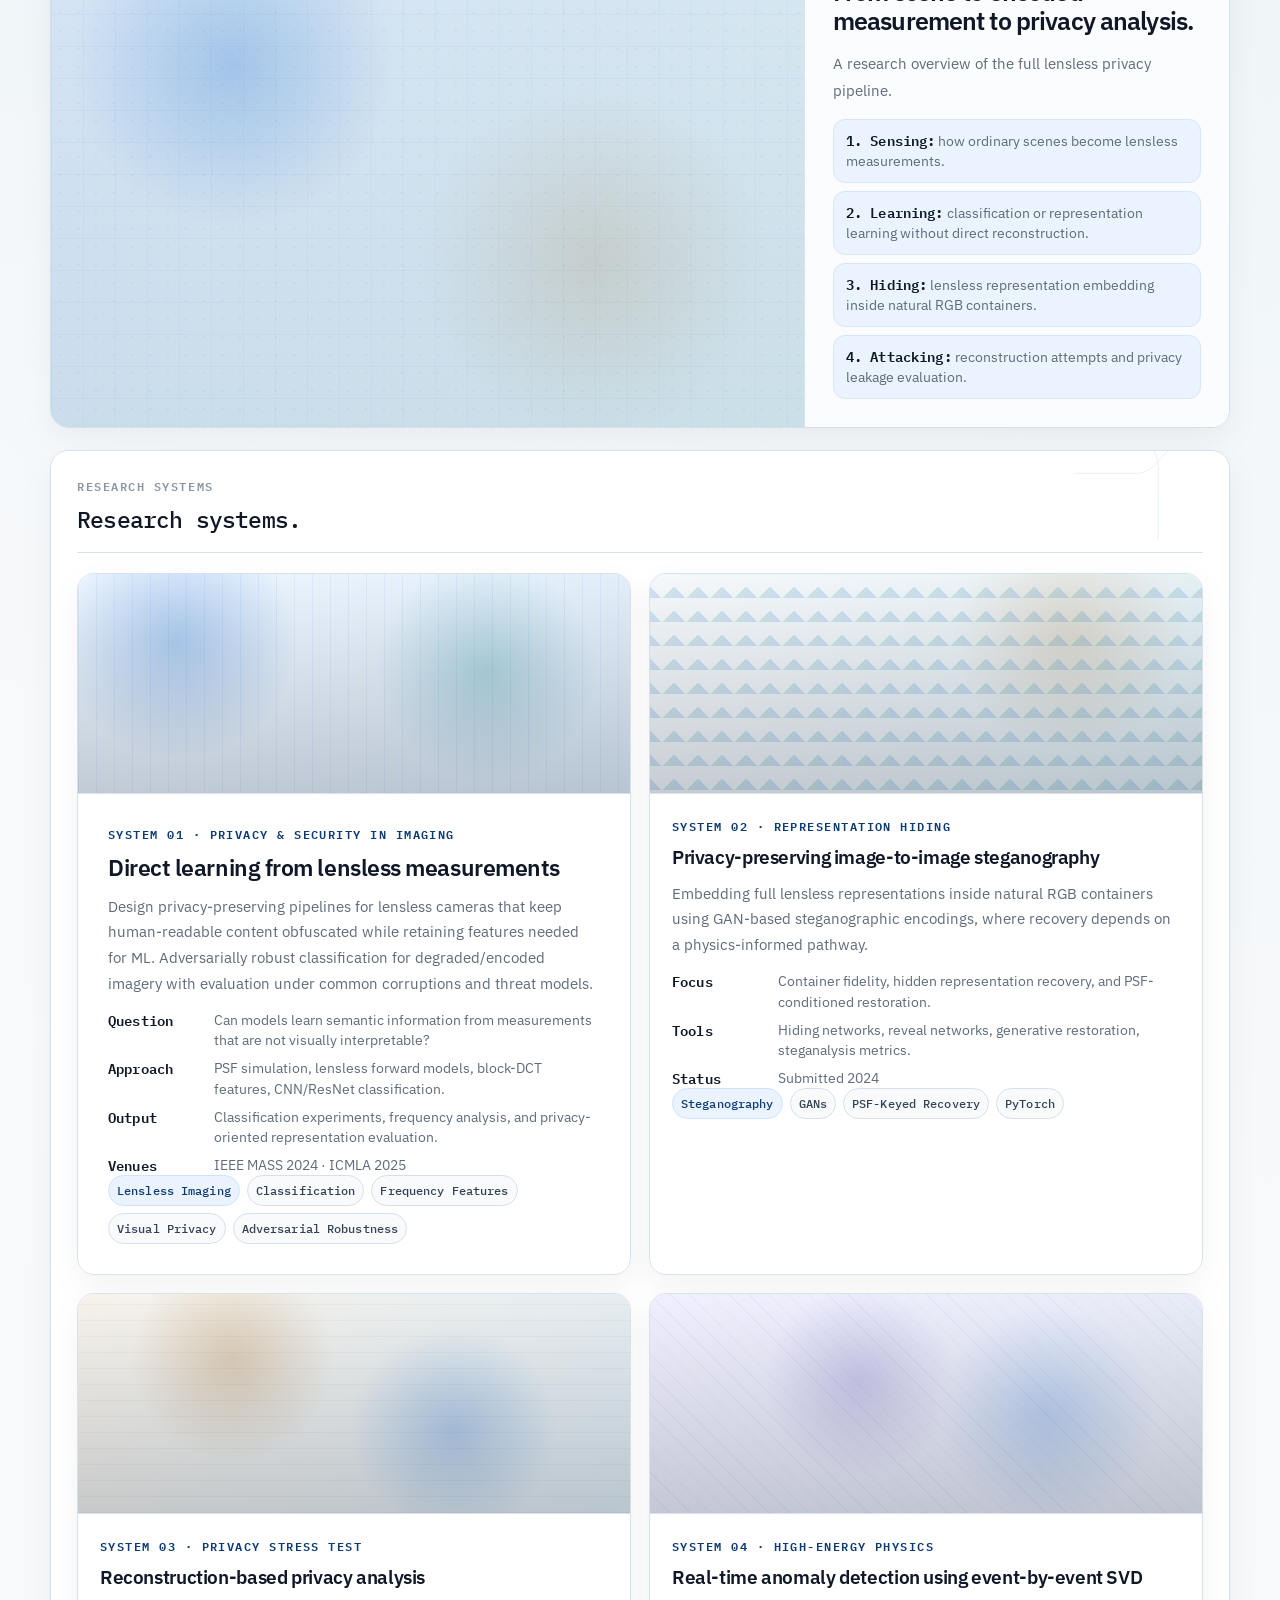
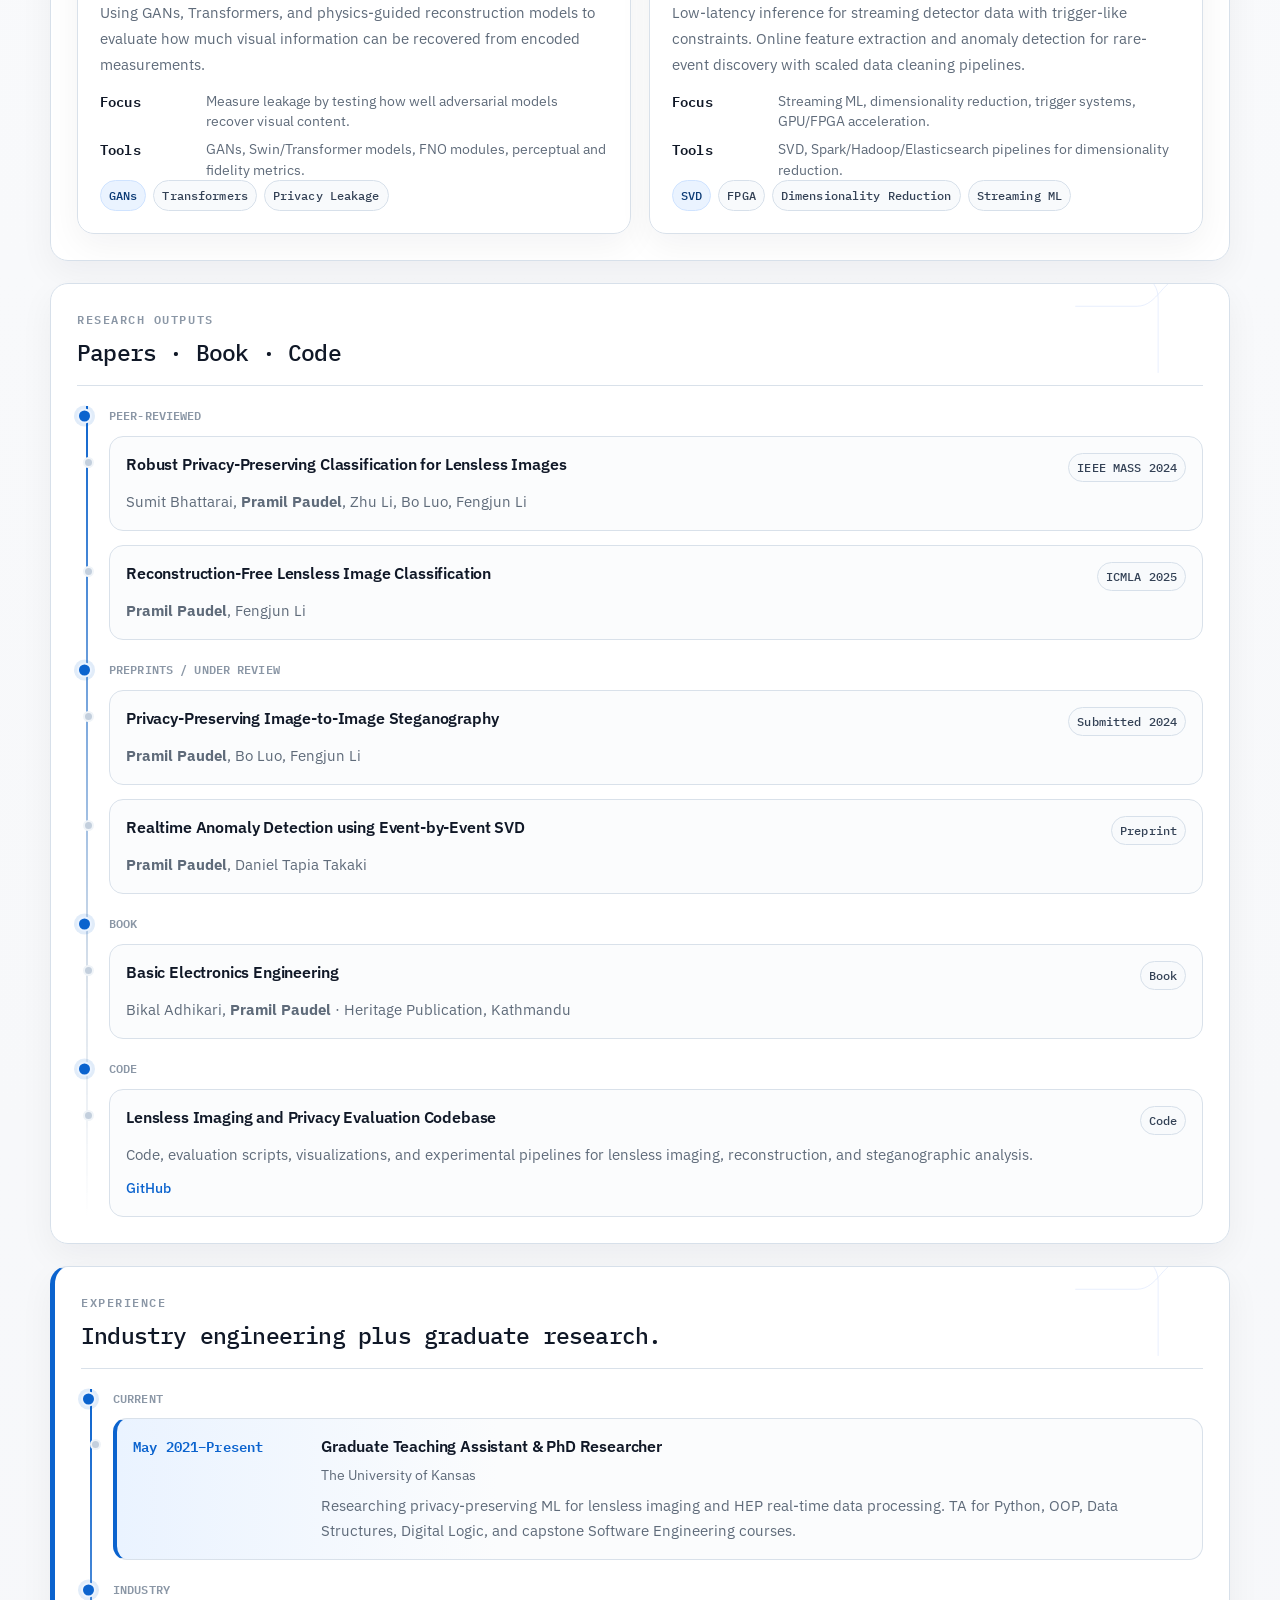
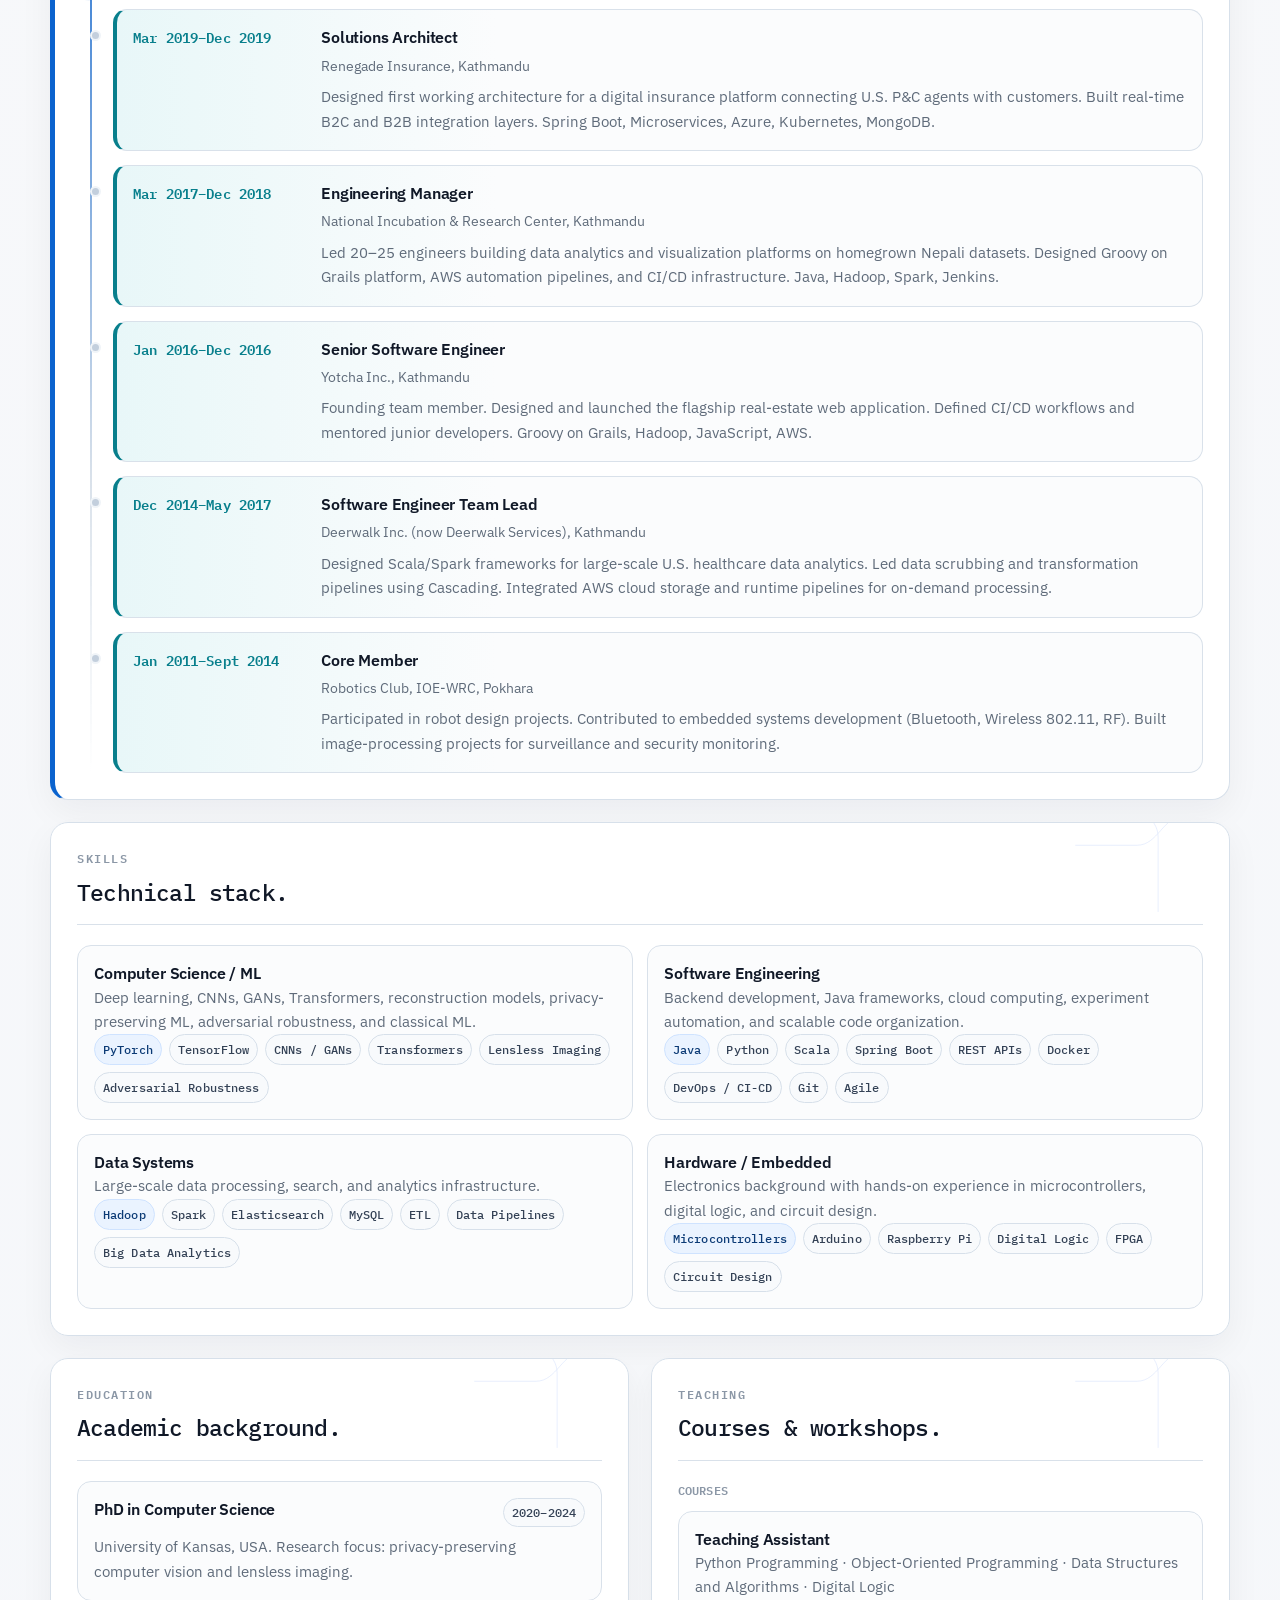
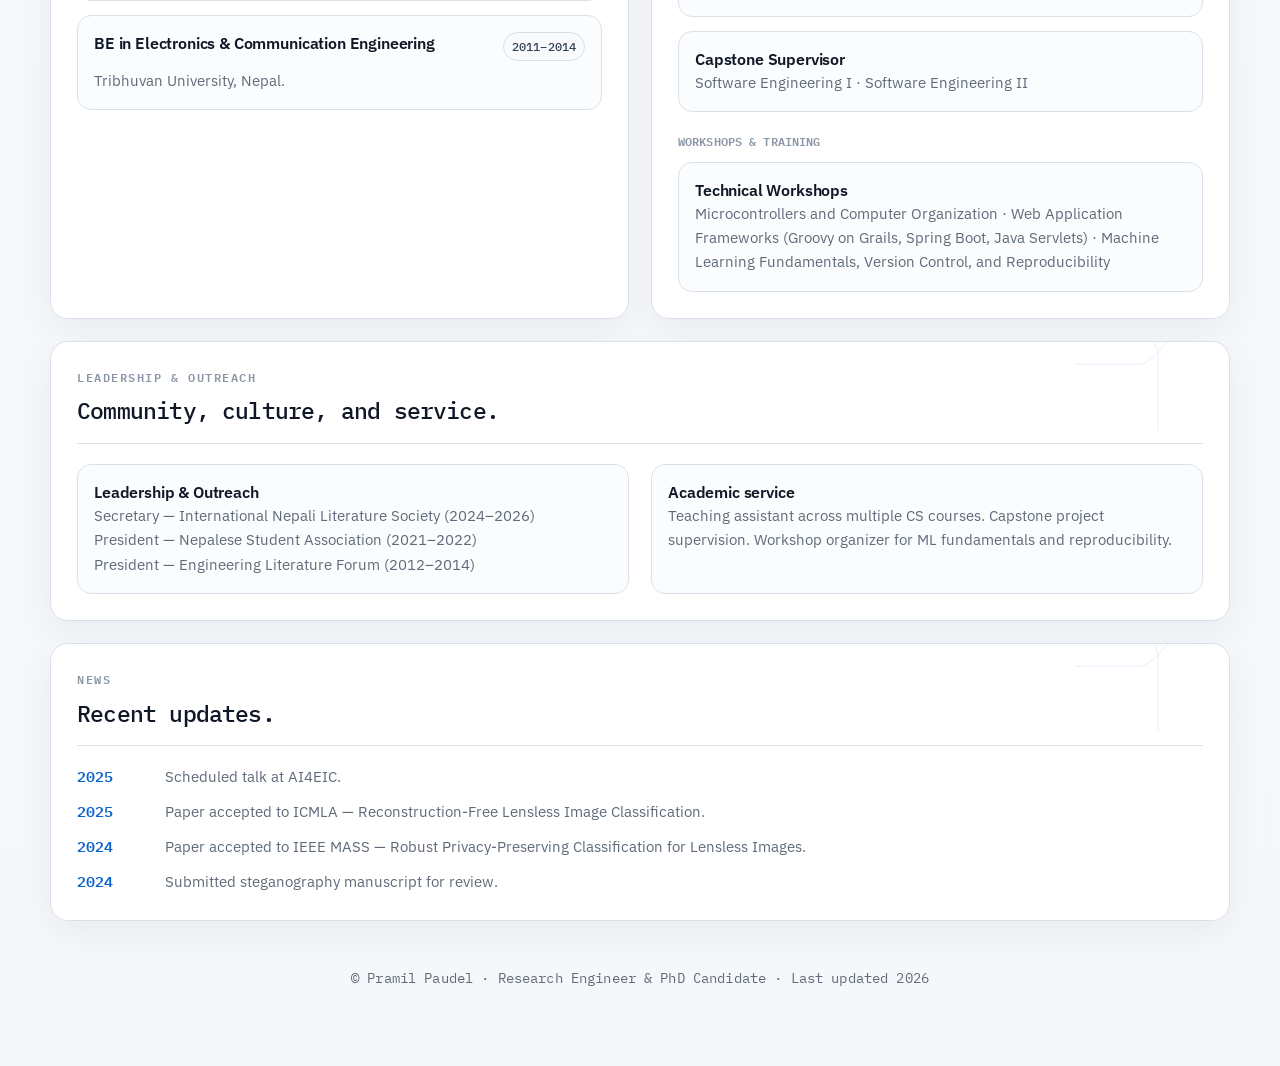
==== commit 96087ca2: "Mobile view added" ====
--- a/index.html
+++ b/index.html
@@ -1,236 +1,1109 @@
-<!doctype html>
+<!DOCTYPE html>
 <html lang="en">
 <head>
-  <meta charset="utf-8" />
-  <meta name="viewport" content="width=device-width, initial-scale=1" />
-  <title>Pramil Paudel</title>
-  <meta name="description" content="Pramil Paudel — privacy-preserving ML, lensless imaging, and software engineering." />
-  <link rel="icon" href="favicon.ico" />
-
-  <!-- Fonts & Icons -->
-  <link href="https://fonts.googleapis.com/css2?family=Manrope:wght@400;500;600;700&family=Newsreader:opsz,wght@6..72,600;6..72,700&display=swap" rel="stylesheet">
-  <link rel="stylesheet" href="https://cdnjs.cloudflare.com/ajax/libs/font-awesome/6.5.0/css/all.min.css">
-
-  <!-- Styles -->
-  <link rel="stylesheet" href="styles.css">
-  <link rel="stylesheet" href="header.css">
-
+  <meta charset="UTF-8" />
+  <meta name="viewport" content="width=device-width, initial-scale=1.0" />
+  <title>Pramil Paudel | Research Engineer & PhD Candidate</title>
+  <meta name="description" content="Pramil Paudel — PhD candidate and research engineer working on privacy-preserving computer vision, lensless imaging, machine learning systems, steganography, and reconstruction analysis." />
+
+  <style>
+    @import url('https://fonts.googleapis.com/css2?family=IBM+Plex+Sans:wght@300;400;450;500;600;700&family=IBM+Plex+Mono:wght@300;400;450;500;600&display=swap');
+
+    :root {
+      --bg: #f7f8fa;
+      --paper: #ffffff;
+      --ink: #101827;
+      --muted: #5f6b7a;
+      --subtle: #8b97a6;
+      --line: #d9e1ea;
+      --line-strong: #c3cfdd;
+      --blue: #0b63ce;
+      --blue-dark: #0b3a75;
+      --blue-soft: #eaf3ff;
+      --teal: #087f8c;
+      --teal-soft: #e8f7f8;
+      --green: #087f8c;
+      --green-soft: #e8f7f8;
+      --gold: #a15c08;
+      --gold-soft: #fff4e5;
+      --violet: #6254b8;
+      --violet-soft: #f0efff;
+      --light: #f1f4f8;
+      --mono: "IBM Plex Mono", "SFMono-Regular", Consolas, "Liberation Mono", Menlo, monospace;
+      --sans: "IBM Plex Sans", Inter, ui-sans-serif, system-ui, -apple-system, BlinkMacSystemFont, "Segoe UI", sans-serif;
+      --radius: 18px;
+      --shadow-sm: 0 12px 34px rgba(16, 24, 39, 0.052);
+      --shadow-md: 0 20px 52px rgba(15, 23, 42, 0.08);
+      --max: 1180px;
+    }
+
+    * { box-sizing: border-box; margin: 0; padding: 0; }
+    html { scroll-behavior: smooth; }
+
+    body {
+      min-height: 100vh;
+      font-family: var(--sans);
+      font-weight: 400;
+      color: var(--ink);
+      line-height: 1.65;
+      position: relative;
+      overflow-x: hidden;
+      background:
+        radial-gradient(circle at 8% -6%, rgba(11, 99, 206, 0.085), transparent 31%),
+        radial-gradient(circle at 92% 10%, rgba(8, 127, 140, 0.07), transparent 33%),
+        linear-gradient(180deg, #fcfdff 0%, var(--bg) 58%, #f5f7fa 100%);
+    }
+
+    body::before {
+      content: "";
+      position: fixed; inset: 0; z-index: 0; pointer-events: none; opacity: 0.50;
+      background-image:
+        linear-gradient(rgba(37, 99, 235, 0.035) 1px, transparent 1px),
+        linear-gradient(90deg, rgba(37, 99, 235, 0.035) 1px, transparent 1px),
+        radial-gradient(circle, rgba(15, 23, 42, 0.045) 1px, transparent 1.2px);
+      background-size: 48px 48px, 48px 48px, 22px 22px;
+    }
+
+    body::after {
+      content: "";
+      position: fixed; inset: 0; z-index: 0; pointer-events: none; opacity: 0.62;
+      background-image: url("data:image/svg+xml,%3Csvg xmlns='http://www.w3.org/2000/svg' width='980' height='680' viewBox='0 0 980 680'%3E%3Cg fill='none' stroke='%232563eb' stroke-width='1.05' stroke-opacity='.16'%3E%3Cpath d='M0 86 H150 C196 86 202 44 246 44 H430 C474 44 486 96 532 96 H980'/%3E%3Cpath d='M0 232 H126 C178 232 186 178 236 178 H432 C482 178 492 238 548 238 H980'/%3E%3Cpath d='M0 430 H190 C238 430 248 372 300 372 H540 C596 372 604 430 660 430 H980'/%3E%3Cpath d='M112 0 V92 C112 132 156 142 156 184 V680'/%3E%3Cpath d='M790 0 V138 C790 182 738 192 738 238 V680'/%3E%3Cpath d='M430 44 V110 C430 148 468 154 468 190 V680'/%3E%3Ccircle cx='246' cy='44' r='4'/%3E%3Ccircle cx='532' cy='96' r='4'/%3E%3Ccircle cx='236' cy='178' r='4'/%3E%3Ccircle cx='548' cy='238' r='4'/%3E%3Ccircle cx='300' cy='372' r='4'/%3E%3Ccircle cx='660' cy='430' r='4'/%3E%3C/g%3E%3Cg fill='%230f766e' fill-opacity='.13'%3E%3Ccircle cx='156' cy='184' r='5'/%3E%3Ccircle cx='738' cy='238' r='5'/%3E%3Ccircle cx='468' cy='190' r='5'/%3E%3C/g%3E%3C/svg%3E"),
+        url("data:image/svg+xml,%3Csvg xmlns='http://www.w3.org/2000/svg' width='520' height='520' viewBox='0 0 520 520'%3E%3Cg fill='none' stroke='%230f766e' stroke-width='1' stroke-opacity='.11'%3E%3Cpath d='M40 112 H150 C182 112 190 72 222 72 H420'/%3E%3Cpath d='M84 238 H200 C232 238 242 288 276 288 H480'/%3E%3Cpath d='M158 0 V138 C158 176 116 184 116 224 V520'/%3E%3Cpath d='M402 0 V208 C402 242 360 252 360 292 V520'/%3E%3Ccircle cx='222' cy='72' r='4'/%3E%3Ccircle cx='276' cy='288' r='4'/%3E%3C/g%3E%3C/svg%3E");
+      background-repeat: repeat, repeat;
+      background-size: 980px 680px, 520px 520px;
+      background-position: -120px 40px, 80% 160px;
+    }
+
+    a { color: var(--blue); text-decoration: none; }
+    a:hover { text-decoration: underline; }
+
+    .container { width: min(var(--max), calc(100% - 38px)); margin: 0 auto; }
+
+    .topbar {
+      position: sticky; top: 0; z-index: 50;
+      background: rgba(255, 255, 255, 0.88);
+      border-bottom: 1px solid var(--line);
+      backdrop-filter: blur(16px);
+    }
+    .topbar, .page { position: relative; z-index: 1; }
+
+    .nav {
+      min-height: 66px;
+      display: flex; justify-content: space-between; align-items: center; gap: 20px;
+    }
+
+    .brand {
+      display: inline-flex; align-items: center; gap: 11px;
+      color: var(--ink); font-weight: 600; letter-spacing: -0.015em;
+    }
+    .brand-dot {
+      width: 10px; height: 10px; border-radius: 50%;
+      background: var(--teal);
+      box-shadow: 0 0 0 6px rgba(8, 127, 140, 0.11);
+    }
+
+    .nav-links {
+      display: flex; gap: 18px; align-items: center;
+      font-family: var(--mono); font-size: 0.9rem; color: var(--muted); letter-spacing: 0.01em;
+    }
+    .nav-links a { color: var(--muted); }
+    .nav-links a:hover { color: var(--ink); text-decoration: none; }
+
+    .page { padding: 34px 0 66px; }
+
+    /* ─── Hero ─── */
+    .hero {
+      display: grid;
+      grid-template-columns: minmax(0, 1fr) 335px;
+      gap: 22px; align-items: stretch; margin-bottom: 22px;
+    }
+
+    .hero-main, .hero-side, .card {
+      background: rgba(255, 255, 255, 0.94);
+      border: 1px solid #d7e0ea;
+      border-radius: var(--radius);
+      box-shadow: var(--shadow-sm);
+      position: relative; overflow: hidden;
+    }
+
+    .card::before {
+      content: "";
+      position: absolute; right: -90px; top: -90px;
+      width: 260px; height: 200px;
+      pointer-events: none; opacity: 0.18; z-index: 0;
+      background-image: url("data:image/svg+xml,%3Csvg xmlns='http://www.w3.org/2000/svg' width='320' height='220' viewBox='0 0 320 220'%3E%3Cg fill='none' stroke='%232563eb' stroke-width='1' stroke-opacity='.7'%3E%3Cpath d='M0 52 H70 C96 52 102 22 128 22 H250'/%3E%3Cpath d='M20 138 H96 C122 138 128 102 154 102 H320'/%3E%3Cpath d='M92 0 V70 C92 96 122 102 122 128 V220'/%3E%3Ccircle cx='128' cy='22' r='3'/%3E%3Ccircle cx='154' cy='102' r='3'/%3E%3C/g%3E%3C/svg%3E");
+      background-size: contain; background-repeat: no-repeat;
+    }
+    .card > * { position: relative; z-index: 1; }
+
+    .hero-main {
+      min-height: 380px; border-color: #c9d6e4;
+      background:
+        linear-gradient(135deg, rgba(255,255,255,0.96), rgba(248,251,255,0.93)),
+        radial-gradient(circle at 15% 8%, rgba(37,99,235,0.13), transparent 30%),
+        radial-gradient(circle at 94% 84%, rgba(15,118,110,0.11), transparent 32%);
+    }
+    .hero-main::after { display: none; }
+
+    .hero-visual-lines {
+      position: absolute; inset: 0; pointer-events: none;
+      background-image: url("data:image/svg+xml,%3Csvg xmlns='http://www.w3.org/2000/svg' width='940' height='440' viewBox='0 0 940 440'%3E%3Cg fill='none' stroke='%230f172a' stroke-width='1' stroke-opacity='.095'%3E%3Cpath d='M78 82 H256 C304 82 310 42 360 42 H592 C640 42 654 96 704 96 H900'/%3E%3Cpath d='M44 196 H190 C242 196 250 150 302 150 H510 C560 150 572 210 626 210 H910'/%3E%3Cpath d='M72 320 H318 C366 320 376 266 428 266 H638 C692 266 704 322 760 322 H900'/%3E%3Cpath d='M170 18 V106 C170 146 214 154 214 196 V420'/%3E%3Cpath d='M800 18 V132 C800 174 748 184 748 228 V420'/%3E%3C/g%3E%3Cg fill='%232563eb' fill-opacity='.18'%3E%3Ccircle cx='360' cy='42' r='4'/%3E%3Ccircle cx='704' cy='96' r='4'/%3E%3Ccircle cx='302' cy='150' r='4'/%3E%3Ccircle cx='626' cy='210' r='4'/%3E%3Ccircle cx='428' cy='266' r='4'/%3E%3Ccircle cx='760' cy='322' r='4'/%3E%3C/g%3E%3C/svg%3E"),
+        linear-gradient(rgba(37,99,235,0.032) 1px, transparent 1px),
+        linear-gradient(90deg, rgba(37,99,235,0.032) 1px, transparent 1px);
+      background-repeat: no-repeat, repeat, repeat;
+      background-position: center right, 0 0, 0 0;
+      background-size: 940px 440px, 36px 36px, 36px 36px;
+      opacity: 0.95;
+      mask-image: radial-gradient(circle at 74% 46%, black, rgba(0,0,0,0.65) 44%, transparent 86%);
+    }
+
+    .hero-content {
+      position: relative; z-index: 1;
+      display: grid; grid-template-columns: 1fr;
+      min-height: 380px; max-width: 840px;
+      padding: 36px; align-content: center;
+    }
+
+    .hero-meta {
+      display: flex; flex-wrap: wrap; gap: 9px; align-items: center;
+      margin-bottom: 22px; font-family: var(--mono);
+    }
+
+    .role-chip {
+      display: inline-flex; align-items: center; gap: 8px;
+      color: #0b3a75; background: #eaf3ff; border: 1px solid #cfe2ff;
+      border-radius: 999px; padding: 7px 11px;
+      font-size: 0.76rem; font-weight: 500; white-space: nowrap;
+    }
+    .role-chip::before {
+      content: ""; width: 8px; height: 8px; border-radius: 50%;
+      background: var(--teal); box-shadow: 0 0 0 5px rgba(15,118,110,0.11);
+    }
+    .role-path { color: var(--muted); font-size: 0.76rem; }
+
+    h1 {
+      font-family: var(--mono); font-weight: 450;
+      max-width: 760px;
+      font-size: clamp(2.35rem, 4.8vw, 4.05rem);
+      line-height: 1.03; letter-spacing: -0.058em;
+      margin-bottom: 15px;
+    }
+
+    .hero-copy { max-width: 700px; color: var(--muted); font-size: 1rem; line-height: 1.72; }
+
+    .hero-actions { display: flex; flex-wrap: wrap; gap: 10px; margin-top: 22px; }
+
+    .btn {
+      display: inline-flex; min-height: 42px; align-items: center; justify-content: center;
+      padding: 0 14px; border-radius: 999px;
+      font-family: var(--mono); font-size: 0.88rem; font-weight: 550; letter-spacing: 0.01em;
+      transition: transform 160ms ease, background 160ms ease, border-color 160ms ease;
+    }
+    .btn:hover { transform: translateY(-1px); text-decoration: none; }
+    .btn-primary { color: white; background: #101827; border: 1px solid #101827; }
+    .btn-secondary { color: var(--ink); background: #fbfcfd; border: 1px solid var(--line-strong); }
+    .btn-secondary:hover { border-color: #a8c7ef; background: #f7fbff; }
+
+    .hero-side { padding: 22px; display: flex; flex-direction: column; justify-content: space-between; }
+
+    .profile-mini { display: grid; grid-template-columns: 82px 1fr; gap: 15px; align-items: center; }
+
+    .avatar {
+      width: 82px; height: 82px; border-radius: 20px;
+      display: grid; place-items: center;
+      color: white; position: relative; overflow: hidden;
+      background: linear-gradient(135deg, #0f172a, #2563eb);
+      font-size: 1.45rem; font-weight: 600; letter-spacing: -0.05em;
+    }
+    .avatar img { position: absolute; inset: 0; width: 100%; height: 100%; object-fit: cover; z-index: 2; }
+    .avatar span { position: relative; z-index: 1; }
+
+    .profile-mini h2 { font-size: 1.2rem; line-height: 1.2; font-weight: 600; letter-spacing: -0.025em; }
+    .profile-mini p { color: var(--muted); font-size: 0.9rem; line-height: 1.5; margin-top: 4px; }
+
+    .side-block { border-top: 1px solid var(--line); padding-top: 15px; }
+
+    .side-label, .section-label, .group-label {
+      font-family: var(--mono); color: var(--subtle);
+      font-size: 0.74rem; font-weight: 600; letter-spacing: 0.13em;
+      text-transform: uppercase; margin-bottom: 10px;
+    }
+
+    .contact-list { display: grid; gap: 8px; font-size: 0.89rem; color: var(--muted); }
+    .contact-list strong { font-family: var(--mono); color: var(--ink); font-weight: 550; letter-spacing: 0.01em; }
+
+    .compact-focus .contact-list div { padding: 8px 0; border-bottom: 1px solid #eef2f7; }
+    .compact-focus .contact-list div:last-child { border-bottom: 0; }
+
+    .tag-row, .chip-row { display: flex; flex-wrap: wrap; gap: 7px; }
+
+    .tag, .chip, .status, .date {
+      font-family: var(--mono);
+      padding: 5px 8px; border-radius: 999px;
+      font-size: 0.72rem; font-weight: 500; letter-spacing: 0.01em;
+      background: #f8fafc; border: 1px solid #d7e0ea; color: #334155;
+    }
+    .chip-row .chip:first-child, .tag-row .tag:first-child {
+      background: var(--blue-soft); border-color: #cfe3ff; color: var(--blue-dark);
+    }
+
+    /* ─── Impact grid ─── */
+    .impact-grid {
+      display: grid; grid-template-columns: repeat(4, 1fr);
+      gap: 12px; margin-bottom: 22px;
+    }
+    .impact-card {
+      padding: 16px; background: rgba(255,255,255,0.94);
+      border: 1px solid var(--line); border-radius: 16px; box-shadow: var(--shadow-sm);
+    }
+    .impact-card strong {
+      display: block; font-size: 1.05rem; line-height: 1.25;
+      font-weight: 600; letter-spacing: -0.02em; color: var(--ink); margin-bottom: 6px;
+    }
+    .impact-card span { display: block; color: var(--muted); font-size: 0.83rem; line-height: 1.5; }
+
+    /* ─── Stack / Cards ─── */
+    .stack { display: grid; gap: 22px; }
+    .card { padding: 26px; }
+
+    .section-head {
+      display: grid; grid-template-columns: 1fr; gap: 6px; align-items: start;
+      padding-bottom: 18px; border-bottom: 1px solid var(--line); margin-bottom: 20px;
+    }
+    .section-head h2 {
+      font-family: var(--mono); font-size: 1.45rem; line-height: 1.2;
+      font-weight: 500; letter-spacing: -0.035em;
+    }
+    .section-head p { color: var(--muted); font-size: 0.95rem; line-height: 1.7; max-width: 790px; display: none; }
+
+    /* ─── Bio ─── */
+    .bio-grid { display: grid; grid-template-columns: 1.2fr 0.8fr; gap: 18px; }
+    .bio-text { color: var(--muted); font-size: 1rem; line-height: 1.85; }
+    .bio-text p + p { margin-top: 14px; }
+
+    .focus-panel {
+      background: #fbfcfd; border: 1px solid var(--line);
+      border-radius: 14px; padding: 16px;
+    }
+    .focus-panel h3 { font-size: 1rem; font-weight: 600; letter-spacing: -0.015em; margin-bottom: 10px; }
+    .focus-list { display: grid; gap: 10px; color: var(--muted); font-size: 0.92rem; line-height: 1.55; }
+    .focus-list div { padding-left: 13px; border-left: 3px solid var(--blue-soft); }
+
+    /* ─── Video ─── */
+    .video-card { padding: 0; overflow: hidden; }
+    .video-head {
+      display: grid; grid-template-columns: 1fr; gap: 6px; padding: 26px;
+      border-bottom: 1px solid var(--line);
+    }
+    .video-head h2 {
+      font-family: var(--mono); font-size: 1.45rem; line-height: 1.2;
+      font-weight: 500; letter-spacing: -0.035em;
+    }
+    .video-head p { color: var(--muted); font-size: 0.95rem; line-height: 1.7; max-width: 760px; }
+
+    .video-layout { display: grid; grid-template-columns: 1.28fr 0.72fr; min-height: 420px; }
+
+    .video-frame {
+      position: relative; min-height: 420px;
+      background:
+        linear-gradient(135deg, rgba(11,99,206,0.11), rgba(8,127,140,0.10)),
+        radial-gradient(circle at 24% 24%, rgba(11,99,206,0.24), transparent 24%),
+        radial-gradient(circle at 72% 65%, rgba(161,92,8,0.15), transparent 28%),
+        linear-gradient(180deg, #eef4fa, #e1eaf2);
+      border-right: 1px solid var(--line);
+      display: grid; place-items: center;
+    }
+    .video-frame::before {
+      content: ""; position: absolute; inset: 0;
+      background-image:
+        linear-gradient(rgba(11,99,206,0.07) 1px, transparent 1px),
+        linear-gradient(90deg, rgba(11,99,206,0.07) 1px, transparent 1px),
+        radial-gradient(circle, rgba(16,24,39,0.075) 1px, transparent 1px);
+      background-size: 32px 32px, 32px 32px, 18px 18px;
+      opacity: 0.52;
+    }
+    .video-frame iframe {
+      position: absolute; inset: 0; width: 100%; height: 100%;
+      border: 0; object-fit: cover; z-index: 2;
+    }
+
+    .video-info { padding: 28px; display: grid; align-content: center; gap: 15px; background: #fbfcfd; }
+    .video-info h3 { font-size: 1.55rem; line-height: 1.16; letter-spacing: -0.035em; font-weight: 600; }
+    .video-info p { color: var(--muted); font-size: 0.96rem; line-height: 1.75; }
+
+    .video-steps { display: grid; gap: 8px; }
+    .video-steps div {
+      padding: 10px 12px; border-radius: 12px;
+      border: 1px solid #d8e6f5; background: var(--blue-soft);
+      color: var(--muted); font-size: 0.86rem; line-height: 1.45;
+    }
+    .video-steps strong { font-family: var(--mono); color: var(--ink); font-weight: 600; letter-spacing: 0.01em; }
+
+    /* ─── Systems ─── */
+    .systems-grid {
+      display: grid; grid-template-columns: repeat(2, minmax(0, 1fr));
+      gap: 18px; align-items: stretch;
+    }
+
+    .system-card {
+      overflow: hidden; border: 1px solid var(--line); border-radius: 17px;
+      background: rgba(255,255,255,0.96); box-shadow: var(--shadow-sm);
+      transition: transform 160ms ease, box-shadow 160ms ease, border-color 160ms ease;
+    }
+    .system-card:hover { transform: translateY(-3px); border-color: var(--line-strong); box-shadow: var(--shadow-md); }
+    .system-card.featured { display: block; min-height: auto; }
+
+    .system-visual {
+      position: relative; width: 100%; height: 220px;
+      border-bottom: 1px solid var(--line); overflow: hidden;
+    }
+    .system-card.featured .system-visual { height: 220px; }
+    .system-visual::after {
+      content: ""; position: absolute; inset: 0;
+      background: linear-gradient(180deg, rgba(255,255,255,0.05), rgba(17,24,39,0.18));
+    }
+
+    .visual-lensless {
+      background:
+        radial-gradient(circle at 18% 30%, rgba(11,99,206,0.28), transparent 25%),
+        radial-gradient(circle at 74% 44%, rgba(8,127,140,0.24), transparent 26%),
+        repeating-linear-gradient(90deg, rgba(11,99,206,0.07), rgba(11,99,206,0.07) 1px, transparent 1px, transparent 18px),
+        linear-gradient(135deg, #eef6ff, #dceaf7);
+    }
+    .visual-hide {
+      background:
+        linear-gradient(45deg, rgba(11,99,206,0.16) 25%, transparent 25%),
+        linear-gradient(-45deg, rgba(8,127,140,0.16) 25%, transparent 25%),
+        radial-gradient(circle at 76% 28%, rgba(161,92,8,0.16), transparent 26%),
+        linear-gradient(135deg, #f5f8fb, #deecf1);
+      background-size: 24px 24px, 24px 24px, auto, cover;
+    }
+    .visual-recon {
+      background:
+        radial-gradient(circle at 28% 30%, rgba(161,92,8,0.23), transparent 24%),
+        radial-gradient(circle at 68% 62%, rgba(11,99,206,0.24), transparent 26%),
+        repeating-linear-gradient(0deg, rgba(16,24,39,0.035), rgba(16,24,39,0.035) 1px, transparent 1px, transparent 16px),
+        linear-gradient(135deg, #f7f2ea, #deebf4);
+    }
+    .visual-hep {
+      background:
+        radial-gradient(circle at 38% 40%, rgba(98,84,184,0.24), transparent 26%),
+        radial-gradient(circle at 72% 55%, rgba(11,99,206,0.20), transparent 26%),
+        repeating-linear-gradient(45deg, rgba(98,84,184,0.06), rgba(98,84,184,0.06) 1px, transparent 1px, transparent 14px),
+        linear-gradient(135deg, #f0efff, #e4eaf5);
+    }
+
+    .system-body { padding: 22px; }
+    .system-card.featured .system-body { padding: 30px; }
+
+    .system-type {
+      font-family: var(--mono); color: var(--blue-dark);
+      font-size: 0.76rem; font-weight: 600; letter-spacing: 0.12em;
+      text-transform: uppercase; margin-bottom: 9px;
+    }
+    .system-body h3 { font-size: 1.18rem; line-height: 1.35; font-weight: 600; letter-spacing: -0.02em; }
+    .system-card.featured .system-body h3 { font-size: 1.42rem; max-width: 760px; }
+    .system-body p { margin-top: 10px; color: var(--muted); font-size: 0.94rem; line-height: 1.7; }
+
+    .fact-grid { display: grid; gap: 8px; margin-top: 14px; }
+    .fact {
+      display: grid; grid-template-columns: 96px 1fr; gap: 10px;
+      font-size: 0.85rem; line-height: 1.48; color: var(--muted);
+    }
+    .fact strong { font-family: var(--mono); color: var(--ink); font-weight: 600; letter-spacing: 0.01em; }
+
+    /* ─── Outputs with timeline dot+line ─── */
+    .output-grid, .experience-list, .timeline-list, .talk-list, .award-list { display: grid; gap: 14px; }
+    .group-label { font-family: var(--mono); margin: 20px 0 10px; letter-spacing: 0.01em; }
+    .group-label:first-child { margin-top: 0; }
+
+    .output-card, .experience-item, .skill-card, .talk-item, .award-item, .timeline-item {
+      padding: 16px; border: 1px solid var(--line); border-radius: 14px; background: #fbfcfd;
+    }
+
+    .output-top, .timeline-top {
+      display: flex; justify-content: space-between; gap: 14px; align-items: flex-start; margin-bottom: 8px;
+    }
+    .output-card h3, .experience-item h3, .skill-card h3, .talk-item h3, .award-item h3, .timeline-item h3 {
+      font-size: 1rem; line-height: 1.45; font-weight: 600; letter-spacing: -0.01em;
+    }
+    .output-card p, .experience-item p, .skill-card p, .talk-item p, .award-item p, .timeline-item p {
+      color: var(--muted); font-size: 0.92rem; line-height: 1.65;
+    }
+
+    .status, .date {
+      flex: 0 0 auto; padding: 4px 8px; border-radius: 999px; white-space: nowrap;
+    }
+
+    .link-row {
+      display: flex; gap: 12px; flex-wrap: wrap; margin-top: 10px;
+      font-size: 0.86rem; font-weight: 500;
+    }
+
+    /* ─── Timeline connector (dot + vertical line) ─── */
+    .tl-section { position: relative; padding-left: 32px; }
+    .tl-section::before {
+      content: "";
+      position: absolute; left: 9px; top: 0; bottom: 0;
+      width: 1.5px;
+      background: linear-gradient(180deg, var(--blue), var(--line) 70%, transparent);
+    }
+    .tl-section .group-label { position: relative; }
+    .tl-section .group-label::before {
+      content: "";
+      position: absolute; left: -32px; top: 50%; transform: translateY(-50%);
+      width: 11px; height: 11px; border-radius: 50%;
+      background: var(--blue);
+      border: 2.5px solid var(--blue-soft);
+      box-shadow: 0 0 0 3px rgba(11,99,206,0.12);
+    }
+    .tl-section .output-card,
+    .tl-section .experience-item { position: relative; }
+    .tl-section .output-card::before,
+    .tl-section .experience-item::before {
+      content: "";
+      position: absolute; left: -27px; top: 20px;
+      width: 7px; height: 7px; border-radius: 50%;
+      background: var(--line-strong);
+      border: 2px solid #f0f4f8;
+    }
+
+    /* ─── Experience ─── */
+    .experience-card { border-left: 5px solid var(--blue); }
+    .experience-item {
+      display: grid; grid-template-columns: 170px 1fr; gap: 18px;
+    }
+    .experience-item.industry {
+      border-left: 4px solid var(--green);
+      background: linear-gradient(90deg, var(--green-soft), #fbfcfd 35%);
+    }
+    .experience-item.research {
+      border-left: 4px solid var(--blue);
+      background: linear-gradient(90deg, var(--blue-soft), #fbfcfd 35%);
+    }
+    .experience-date {
+      font-family: var(--mono); color: var(--blue); font-size: 0.86rem; font-weight: 600; letter-spacing: 0.01em;
+    }
+    .experience-item.industry .experience-date { color: var(--green); }
+    .experience-org { color: var(--muted); font-size: 0.9rem; margin: 4px 0 8px; }
+
+    /* ─── Two col / Skills ─── */
+    .two-col { display: grid; grid-template-columns: 1fr 1fr; gap: 22px; }
+    .skill-grid { display: grid; grid-template-columns: repeat(2, 1fr); gap: 14px; }
+
+    /* ─── News ─── */
+    .news-list { display: grid; gap: 12px; }
+    .news-item {
+      display: grid; grid-template-columns: 76px 1fr; gap: 12px;
+      color: var(--muted); font-size: 0.92rem; line-height: 1.55;
+    }
+    .news-date { font-family: var(--mono); color: var(--blue); font-weight: 600; letter-spacing: 0.01em; }
+
+    footer {
+      font-family: var(--mono); padding: 24px 0 10px;
+      color: var(--muted); text-align: center; font-size: 0.88rem; letter-spacing: 0.01em;
+    }
+
+    /* ─── Responsive ─── */
+    @media (max-width: 980px) {
+      .hero, .impact-grid, .section-head, .video-head, .video-layout,
+      .systems-grid, .bio-grid, .two-col, .skill-grid,
+      .experience-item { grid-template-columns: 1fr; }
+      .video-frame { border-right: 0; border-bottom: 1px solid var(--line); }
+      .system-card.featured .system-visual, .system-visual { height: 180px; }
+    }
+
+    @media (max-width: 720px) {
+      .container { width: min(100% - 26px, var(--max)); }
+      .nav { align-items: flex-start; padding: 14px 0; flex-direction: column; }
+      .nav-links { flex-wrap: wrap; gap: 13px; }
+      .hero-content, .card, .video-head, .video-info { padding: 20px; }
+      h1 { font-size: 2.38rem; }
+      .profile-mini { grid-template-columns: 1fr; }
+      .output-top, .timeline-top { flex-direction: column; }
+      .fact, .news-item { grid-template-columns: 1fr; gap: 2px; }
+      .tl-section { padding-left: 24px; }
+      .tl-section::before { left: 6px; }
+      .tl-section .group-label::before { left: -24px; width: 9px; height: 9px; }
+      .tl-section .output-card::before,
+      .tl-section .experience-item::before { left: -20px; }
+    }
+  </style>
 </head>
 
 <body>
-  <!-- Header Placeholder -->
-  <div id="header"></div>
-<script>
-  document.addEventListener('click', e => {
-  if (e.target.matches('.nav-toggle')) {
-    e.target.setAttribute('aria-expanded',
-      e.target.getAttribute('aria-expanded') === 'true' ? 'false':'true');
-    const tabs = document.getElementById('primary-tabs');
-    if (tabs) tabs.classList.toggle('show');
-  }
-});
-</script>
-
-  <!-- BIO -->
-  <div class="band band--light">
-    <div class="inner">
-      <section id="bio">
-        <div class="card">
-          <h2>Bio</h2>
-          <p>
-            I’m a PhD student in Computer Science at the University of Kansas working at the intersection of
-            privacy-preserving machine learning and computational (lensless) imaging. My recent work explores how to
-            train and deploy robust classifiers and image-to-image models (CNNs, GANs, Transformers) while minimizing
-            exposure of sensitive visual data—e.g., steganographic encodings and defenses that keep signals useful for
-            learning but opaque for humans. I care about methods that are measurable, reproducible, and practical to ship.
-          </p>
-
-          <p>
-            Before graduate school I spent ~5 years in industry as a software engineer and solution architect, building
-            distributed systems with Java/Spring, Spark/Hadoop, Elasticsearch, Docker, and CI/CD on cloud.
-            At KU I collaborate with physics on real-time, data-intensive workloads and have taught/assisted courses in
-            Python, OOP, and Data Structures. I also serve in Nepali student and literature organizations. I’m open to
-            collaborations on trustworthy AI, efficient training, and privacy-constrained imaging or healthcare ML—feel
-            free to reach out.
-          </p>
+  <header class="topbar">
+    <div class="container nav">
+      <a class="brand" href="#top"><span class="brand-dot"></span>Pramil Paudel</a>
+      <nav class="nav-links" aria-label="Primary navigation">
+        <a href="#bio">Bio</a>
+        <a href="#highlight">Highlight</a>
+        <a href="#systems">Systems</a>
+        <a href="#outputs">Outputs</a>
+        <a href="#experience">Experience</a>
+        <a href="#skills">Skills</a>
+        <a href="#teaching">Teaching</a>
+        <a href="#outreach">Outreach</a>
+      </nav>
+    </div>
+  </header>
+
+  <main id="top" class="container page">
+    <!-- ═══════════════════ HERO ═══════════════════ -->
+    <section class="hero">
+      <div class="hero-main">
+        <div class="hero-visual-lines" aria-hidden="true"></div>
+        <div class="hero-content">
+          <div>
+            <div class="hero-meta">
+              <span class="role-chip">Research Engineer · PhD Candidate</span>
+              <span class="role-path">privacy-preserving vision / lensless imaging / ML systems</span>
+            </div>
+
+            <h1>Machine learning for visual data that should not be directly seen.</h1>
+            <p class="hero-copy">
+              I build ML systems for encoded visual measurements—combining computational imaging, deep learning, and engineering pipelines to study utility, privacy, and reconstruction risk. Before graduate school I spent ~5 years in industry as a software engineer and solution architect, building distributed systems with Java/Spring, Spark/Hadoop, Elasticsearch, Docker, and CI/CD on cloud.
+            </p>
+
+            <div class="hero-actions">
+              <a class="btn btn-primary" href="#systems">View Research Systems</a>
+              <a class="btn btn-secondary" href="#outputs">Research Outputs</a>
+              <a class="btn btn-secondary" href="Pramil_Paudel_CV.pdf" target="_blank" rel="noopener">CV</a>
+              <a class="btn btn-secondary" href="mailto:ppaudel35@gmail.com">Email</a>
+            </div>
+          </div>
+        </div>
+      </div>
+
+      <aside class="hero-side">
+        <div class="profile-mini">
+          <div class="avatar">
+            <!-- Drop your headshot at images/pramil.jpg (or images/profile.jpg) -->
+            <img src="images/pramil.jpg" alt="Pramil Paudel" onerror="this.onerror=null;this.src='images/profile.jpg';" />
+            <span>PP</span>
+          </div>
+          <div>
+            <h2>Pramil Paudel</h2>
+            <p>PhD Candidate in Computer Science, University of Kansas.</p>
+          </div>
+        </div>
+
+        <div class="side-block compact-focus">
+          <div class="side-label">Current Focus</div>
+          <div class="contact-list">
+            <div><strong>Encoded sensing</strong> — lensless measurements</div>
+            <div><strong>Learning systems</strong> — CNN · GAN · Transformer</div>
+            <div><strong>Risk analysis</strong> — reconstruction leakage</div>
+          </div>
+        </div>
+
+        <div class="side-block">
+          <div class="side-label">Links</div>
+          <div class="contact-list">
+            <div><strong>Email</strong> — <a href="mailto:ppaudel35@gmail.com">ppaudel35@gmail.com</a></div>
+            <div><strong>LinkedIn</strong> — <a href="https://www.linkedin.com/in/pramilp" target="_blank" rel="noopener">linkedin.com/in/pramilp</a></div>
+            <div><strong>GitHub</strong> — <a href="https://github.com/pramil-paudel" target="_blank" rel="noopener">github.com/pramil-paudel</a></div>
+            <div><strong>Location</strong> — Lawrence, Kansas, USA</div>
+          </div>
+        </div>
+      </aside>
+    </section>
+
+    <!-- ═══════════════════ IMPACT GRID ═══════════════════ -->
+    <section class="impact-grid" aria-label="Portfolio summary">
+      <div class="impact-card">
+        <strong>Research depth</strong>
+        <span>Lensless imaging, encoded representation learning, steganography, and privacy analysis.</span>
+      </div>
+      <div class="impact-card">
+        <strong>Engineering depth</strong>
+        <span>5+ years industry: Java/Spring, Spark/Hadoop, Elasticsearch, Docker, CI/CD on cloud.</span>
+      </div>
+      <div class="impact-card">
+        <strong>System outputs</strong>
+        <span>Peer-reviewed papers (IEEE MASS, ICMLA), codebases, datasets, and publication artifacts.</span>
+      </div>
+      <div class="impact-card">
+        <strong>Visual communication</strong>
+        <span>Scientific diagrams, research videos, posters, and technical storytelling.</span>
+      </div>
+    </section>
+
+    <div class="stack">
+      <!-- ═══════════════════ BIO ═══════════════════ -->
+      <section id="bio" class="card">
+        <div class="section-head">
+          <div>
+            <div class="section-label">Bio</div>
+            <h2>Researcher, engineer, and visual systems builder.</h2>
+          </div>
+        </div>
+
+        <div class="bio-grid">
+          <div class="bio-text">
+            <p>
+              I'm a PhD student in Computer Science at the University of Kansas working at the intersection of privacy-preserving machine learning and computational (lensless) imaging. My recent work explores how to train and deploy robust classifiers and image-to-image models (CNNs, GANs, Transformers) while minimizing exposure of sensitive visual data—e.g., steganographic encodings and defenses that keep signals useful for learning but opaque for humans. I care about methods that are measurable, reproducible, and practical to ship.
+            </p>
+            <p>
+              Before graduate school I spent ~5 years in industry as a software engineer and solution architect, building distributed systems with Java/Spring, Spark/Hadoop, Elasticsearch, Docker, and CI/CD on cloud. At KU I collaborate with physics on real-time, data-intensive workloads and have taught/assisted courses in Python, OOP, and Data Structures. I also serve in Nepali student and literature organizations. I'm open to collaborations on trustworthy AI, efficient training, and privacy-constrained imaging or healthcare ML.
+            </p>
+          </div>
+
+          <aside class="focus-panel">
+            <h3>Current technical focus</h3>
+            <div class="focus-list">
+              <div>Learning directly from lensless measurements without RGB reconstruction.</div>
+              <div>Hiding full lensless representations inside natural image containers.</div>
+              <div>Testing privacy boundaries using GAN/Transformer reconstruction attacks.</div>
+              <div>Building reproducible pipelines for imaging, training, metrics, and visualization.</div>
+            </div>
+          </aside>
         </div>
       </section>
+
+      <!-- ═══════════════════ RESEARCH HIGHLIGHT VIDEO ═══════════════════ -->
+      <section id="highlight" class="card video-card">
+        <div class="video-head">
+          <div>
+            <div class="section-label">Research Highlight</div>
+            <h2>Seeing Without Revealing</h2>
+          </div>
+        </div>
+
+        <div class="video-layout">
+          <div class="video-frame">
+            <iframe
+              id="kmsembed-1_xzfbzono"
+              src="https://mediahub.ku.edu/embed/secure/iframe/entryId/1_xzfbzono/uiConfId/54254972"
+              title="Seeing Without Revealing — KU MediaHub"
+              allowfullscreen webkitallowfullscreen mozallowfullscreen
+              allow="autoplay *; fullscreen *; encrypted-media *"
+              referrerPolicy="no-referrer-when-downgrade"
+              sandbox="allow-forms allow-same-origin allow-scripts allow-top-navigation allow-pointer-lock allow-popups allow-modals allow-orientation-lock allow-popups-to-escape-sandbox allow-presentation allow-top-navigation-by-user-activation">
+            </iframe>
+          </div>
+
+          <div class="video-info">
+            <h3>From scene to encoded measurement to privacy analysis.</h3>
+            <p>A research overview of the full lensless privacy pipeline.</p>
+            <div class="video-steps">
+              <div><strong>1. Sensing:</strong> how ordinary scenes become lensless measurements.</div>
+              <div><strong>2. Learning:</strong> classification or representation learning without direct reconstruction.</div>
+              <div><strong>3. Hiding:</strong> lensless representation embedding inside natural RGB containers.</div>
+              <div><strong>4. Attacking:</strong> reconstruction attempts and privacy leakage evaluation.</div>
+            </div>
+          </div>
+        </div>
+      </section>
+
+      <!-- ═══════════════════ RESEARCH SYSTEMS ═══════════════════ -->
+      <section id="systems" class="card">
+        <div class="section-head">
+          <div>
+            <div class="section-label">Research Systems</div>
+            <h2>Research systems.</h2>
+          </div>
+        </div>
+
+        <div class="systems-grid">
+          <!-- System 01: Lensless Learning -->
+          <article class="system-card featured">
+            <div class="system-visual visual-lensless"></div>
+            <div class="system-body">
+              <div class="system-type">System 01 · Privacy &amp; Security in Imaging</div>
+              <h3>Direct learning from lensless measurements</h3>
+              <p>
+                Design privacy-preserving pipelines for lensless cameras that keep human-readable content obfuscated while retaining features needed for ML. Adversarially robust classification for degraded/encoded imagery with evaluation under common corruptions and threat models.
+              </p>
+              <div class="fact-grid">
+                <div class="fact"><strong>Question</strong><span>Can models learn semantic information from measurements that are not visually interpretable?</span></div>
+                <div class="fact"><strong>Approach</strong><span>PSF simulation, lensless forward models, block-DCT features, CNN/ResNet classification.</span></div>
+                <div class="fact"><strong>Output</strong><span>Classification experiments, frequency analysis, and privacy-oriented representation evaluation.</span></div>
+                <div class="fact"><strong>Venues</strong><span>IEEE MASS 2024 · ICMLA 2025</span></div>
+              </div>
+              <div class="chip-row">
+                <span class="chip">Lensless Imaging</span>
+                <span class="chip">Classification</span>
+                <span class="chip">Frequency Features</span>
+                <span class="chip">Visual Privacy</span>
+                <span class="chip">Adversarial Robustness</span>
+              </div>
+            </div>
+          </article>
+
+          <!-- System 02: Steganography -->
+          <article class="system-card">
+            <div class="system-visual visual-hide"></div>
+            <div class="system-body">
+              <div class="system-type">System 02 · Representation Hiding</div>
+              <h3>Privacy-preserving image-to-image steganography</h3>
+              <p>
+                Embedding full lensless representations inside natural RGB containers using GAN-based steganographic encodings, where recovery depends on a physics-informed pathway.
+              </p>
+              <div class="fact-grid">
+                <div class="fact"><strong>Focus</strong><span>Container fidelity, hidden representation recovery, and PSF-conditioned restoration.</span></div>
+                <div class="fact"><strong>Tools</strong><span>Hiding networks, reveal networks, generative restoration, steganalysis metrics.</span></div>
+                <div class="fact"><strong>Status</strong><span>Submitted 2024</span></div>
+              </div>
+              <div class="chip-row">
+                <span class="chip">Steganography</span>
+                <span class="chip">GANs</span>
+                <span class="chip">PSF-Keyed Recovery</span>
+                <span class="chip">PyTorch</span>
+              </div>
+            </div>
+          </article>
+
+          <!-- System 03: Reconstruction privacy -->
+          <article class="system-card">
+            <div class="system-visual visual-recon"></div>
+            <div class="system-body">
+              <div class="system-type">System 03 · Privacy Stress Test</div>
+              <h3>Reconstruction-based privacy analysis</h3>
+              <p>
+                Using GANs, Transformers, and physics-guided reconstruction models to evaluate how much visual information can be recovered from encoded measurements.
+              </p>
+              <div class="fact-grid">
+                <div class="fact"><strong>Focus</strong><span>Measure leakage by testing how well adversarial models recover visual content.</span></div>
+                <div class="fact"><strong>Tools</strong><span>GANs, Swin/Transformer models, FNO modules, perceptual and fidelity metrics.</span></div>
+              </div>
+              <div class="chip-row">
+                <span class="chip">GANs</span>
+                <span class="chip">Transformers</span>
+                <span class="chip">Privacy Leakage</span>
+              </div>
+            </div>
+          </article>
+
+          <!-- System 04: HEP -->
+          <article class="system-card">
+            <div class="system-visual visual-hep"></div>
+            <div class="system-body">
+              <div class="system-type">System 04 · High-Energy Physics</div>
+              <h3>Real-time anomaly detection using event-by-event SVD</h3>
+              <p>
+                Low-latency inference for streaming detector data with trigger-like constraints. Online feature extraction and anomaly detection for rare-event discovery with scaled data cleaning pipelines.
+              </p>
+              <div class="fact-grid">
+                <div class="fact"><strong>Focus</strong><span>Streaming ML, dimensionality reduction, trigger systems, GPU/FPGA acceleration.</span></div>
+                <div class="fact"><strong>Tools</strong><span>SVD, Spark/Hadoop/Elasticsearch pipelines for dimensionality reduction.</span></div>
+              </div>
+              <div class="chip-row">
+                <span class="chip">SVD</span>
+                <span class="chip">FPGA</span>
+                <span class="chip">Dimensionality Reduction</span>
+                <span class="chip">Streaming ML</span>
+              </div>
+            </div>
+          </article>
+        </div>
+      </section>
+
+      <!-- ═══════════════════ PUBLICATIONS ═══════════════════ -->
+      <section id="outputs" class="card">
+        <div class="section-head">
+          <div>
+            <div class="section-label">Research Outputs</div>
+            <h2>Papers · Book · Code</h2>
+          </div>
+        </div>
+
+        <div class="tl-section">
+          <div class="group-label">Peer-reviewed</div>
+          <div class="output-grid">
+            <article class="output-card">
+              <div class="output-top">
+                <h3>Robust Privacy-Preserving Classification for Lensless Images</h3>
+                <span class="status">IEEE MASS 2024</span>
+              </div>
+              <p>Sumit Bhattarai, <strong>Pramil Paudel</strong>, Zhu Li, Bo Luo, Fengjun Li</p>
+            </article>
+
+            <article class="output-card">
+              <div class="output-top">
+                <h3>Reconstruction-Free Lensless Image Classification</h3>
+                <span class="status">ICMLA 2025</span>
+              </div>
+              <p><strong>Pramil Paudel</strong>, Fengjun Li</p>
+            </article>
+          </div>
+
+          <div class="group-label">Preprints / Under Review</div>
+          <div class="output-grid">
+            <article class="output-card">
+              <div class="output-top">
+                <h3>Privacy-Preserving Image-to-Image Steganography</h3>
+                <span class="status">Submitted 2024</span>
+              </div>
+              <p><strong>Pramil Paudel</strong>, Bo Luo, Fengjun Li</p>
+            </article>
+
+            <article class="output-card">
+              <div class="output-top">
+                <h3>Realtime Anomaly Detection using Event-by-Event SVD</h3>
+                <span class="status">Preprint</span>
+              </div>
+              <p><strong>Pramil Paudel</strong>, Daniel Tapia Takaki</p>
+            </article>
+          </div>
+
+          <div class="group-label">Book</div>
+          <div class="output-grid">
+            <article class="output-card">
+              <div class="output-top">
+                <h3>Basic Electronics Engineering</h3>
+                <span class="status">Book</span>
+              </div>
+              <p>Bikal Adhikari, <strong>Pramil Paudel</strong> · Heritage Publication, Kathmandu</p>
+            </article>
+          </div>
+
+          <div class="group-label">Code</div>
+          <div class="output-grid">
+            <article class="output-card">
+              <div class="output-top">
+                <h3>Lensless Imaging and Privacy Evaluation Codebase</h3>
+                <span class="status">Code</span>
+              </div>
+              <p>Code, evaluation scripts, visualizations, and experimental pipelines for lensless imaging, reconstruction, and steganographic analysis.</p>
+              <div class="link-row"><a href="https://github.com/pramil-paudel" target="_blank" rel="noopener">GitHub</a></div>
+            </article>
+          </div>
+        </div>
+      </section>
+
+      <!-- ═══════════════════ EXPERIENCE ═══════════════════ -->
+      <section id="experience" class="card experience-card">
+        <div class="section-head">
+          <div>
+            <div class="section-label">Experience</div>
+            <h2>Industry engineering plus graduate research.</h2>
+          </div>
+        </div>
+
+        <div class="tl-section">
+          <div class="group-label">Current</div>
+          <div class="experience-list">
+            <article class="experience-item research">
+              <div class="experience-date">May 2021–Present</div>
+              <div>
+                <h3>Graduate Teaching Assistant &amp; PhD Researcher</h3>
+                <div class="experience-org">The University of Kansas</div>
+                <p>Researching privacy-preserving ML for lensless imaging and HEP real-time data processing. TA for Python, OOP, Data Structures, Digital Logic, and capstone Software Engineering courses.</p>
+              </div>
+            </article>
+          </div>
+
+          <div class="group-label">Industry</div>
+          <div class="experience-list">
+            <article class="experience-item industry">
+              <div class="experience-date">Mar 2019–Dec 2019</div>
+              <div>
+                <h3>Solutions Architect</h3>
+                <div class="experience-org">Renegade Insurance, Kathmandu</div>
+                <p>Designed first working architecture for a digital insurance platform connecting U.S. P&amp;C agents with customers. Built real-time B2C and B2B integration layers. Spring Boot, Microservices, Azure, Kubernetes, MongoDB.</p>
+              </div>
+            </article>
+
+            <article class="experience-item industry">
+              <div class="experience-date">Mar 2017–Dec 2018</div>
+              <div>
+                <h3>Engineering Manager</h3>
+                <div class="experience-org">National Incubation &amp; Research Center, Kathmandu</div>
+                <p>Led 20–25 engineers building data analytics and visualization platforms on homegrown Nepali datasets. Designed Groovy on Grails platform, AWS automation pipelines, and CI/CD infrastructure. Java, Hadoop, Spark, Jenkins.</p>
+              </div>
+            </article>
+
+            <article class="experience-item industry">
+              <div class="experience-date">Jan 2016–Dec 2016</div>
+              <div>
+                <h3>Senior Software Engineer</h3>
+                <div class="experience-org">Yotcha Inc., Kathmandu</div>
+                <p>Founding team member. Designed and launched the flagship real-estate web application. Defined CI/CD workflows and mentored junior developers. Groovy on Grails, Hadoop, JavaScript, AWS.</p>
+              </div>
+            </article>
+
+            <article class="experience-item industry">
+              <div class="experience-date">Dec 2014–May 2017</div>
+              <div>
+                <h3>Software Engineer Team Lead</h3>
+                <div class="experience-org">Deerwalk Inc. (now Deerwalk Services), Kathmandu</div>
+                <p>Designed Scala/Spark frameworks for large-scale U.S. healthcare data analytics. Led data scrubbing and transformation pipelines using Cascading. Integrated AWS cloud storage and runtime pipelines for on-demand processing.</p>
+              </div>
+            </article>
+
+            <article class="experience-item industry">
+              <div class="experience-date">Jan 2011–Sept 2014</div>
+              <div>
+                <h3>Core Member</h3>
+                <div class="experience-org">Robotics Club, IOE-WRC, Pokhara</div>
+                <p>Participated in robot design projects. Contributed to embedded systems development (Bluetooth, Wireless 802.11, RF). Built image-processing projects for surveillance and security monitoring.</p>
+              </div>
+            </article>
+          </div>
+        </div>
+      </section>
+
+      <!-- ═══════════════════ SKILLS ═══════════════════ -->
+      <section id="skills" class="card">
+        <div class="section-head">
+          <div>
+            <div class="section-label">Skills</div>
+            <h2>Technical stack.</h2>
+          </div>
+        </div>
+
+        <div class="skill-grid">
+          <article class="skill-card">
+            <h3>Computer Science / ML</h3>
+            <p>Deep learning, CNNs, GANs, Transformers, reconstruction models, privacy-preserving ML, adversarial robustness, and classical ML.</p>
+            <div class="chip-row">
+              <span class="chip">PyTorch</span><span class="chip">TensorFlow</span><span class="chip">CNNs / GANs</span><span class="chip">Transformers</span><span class="chip">Lensless Imaging</span><span class="chip">Adversarial Robustness</span>
+            </div>
+          </article>
+
+          <article class="skill-card">
+            <h3>Software Engineering</h3>
+            <p>Backend development, Java frameworks, cloud computing, experiment automation, and scalable code organization.</p>
+            <div class="chip-row">
+              <span class="chip">Java</span><span class="chip">Python</span><span class="chip">Scala</span><span class="chip">Spring Boot</span><span class="chip">REST APIs</span><span class="chip">Docker</span><span class="chip">DevOps / CI-CD</span><span class="chip">Git</span><span class="chip">Agile</span>
+            </div>
+          </article>
+
+          <article class="skill-card">
+            <h3>Data Systems</h3>
+            <p>Large-scale data processing, search, and analytics infrastructure.</p>
+            <div class="chip-row">
+              <span class="chip">Hadoop</span><span class="chip">Spark</span><span class="chip">Elasticsearch</span><span class="chip">MySQL</span><span class="chip">ETL</span><span class="chip">Data Pipelines</span><span class="chip">Big Data Analytics</span>
+            </div>
+          </article>
+
+          <article class="skill-card">
+            <h3>Hardware / Embedded</h3>
+            <p>Electronics background with hands-on experience in microcontrollers, digital logic, and circuit design.</p>
+            <div class="chip-row">
+              <span class="chip">Microcontrollers</span><span class="chip">Arduino</span><span class="chip">Raspberry Pi</span><span class="chip">Digital Logic</span><span class="chip">FPGA</span><span class="chip">Circuit Design</span>
+            </div>
+          </article>
+        </div>
+      </section>
+
+      <!-- ═══════════════════ EDUCATION + TEACHING ═══════════════════ -->
+      <div class="two-col">
+        <section id="education" class="card">
+          <div class="section-head">
+            <div>
+              <div class="section-label">Education</div>
+              <h2>Academic background.</h2>
+            </div>
+          </div>
+
+          <div class="timeline-list">
+            <article class="timeline-item">
+              <div class="timeline-top">
+                <h3>PhD in Computer Science</h3>
+                <span class="date">2020–2024</span>
+              </div>
+              <p>University of Kansas, USA. Research focus: privacy-preserving computer vision and lensless imaging.</p>
+            </article>
+            <article class="timeline-item">
+              <div class="timeline-top">
+                <h3>BE in Electronics &amp; Communication Engineering</h3>
+                <span class="date">2011–2014</span>
+              </div>
+              <p>Tribhuvan University, Nepal.</p>
+            </article>
+          </div>
+        </section>
+
+        <section id="teaching" class="card">
+          <div class="section-head">
+            <div>
+              <div class="section-label">Teaching</div>
+              <h2>Courses &amp; workshops.</h2>
+            </div>
+          </div>
+
+          <div class="group-label">Courses</div>
+          <div class="talk-list">
+            <article class="talk-item">
+              <h3>Teaching Assistant</h3>
+              <p>Python Programming · Object-Oriented Programming · Data Structures and Algorithms · Digital Logic</p>
+            </article>
+            <article class="talk-item">
+              <h3>Capstone Supervisor</h3>
+              <p>Software Engineering I · Software Engineering II</p>
+            </article>
+          </div>
+
+          <div class="group-label">Workshops &amp; Training</div>
+          <div class="talk-list">
+            <article class="talk-item">
+              <h3>Technical Workshops</h3>
+              <p>Microcontrollers and Computer Organization · Web Application Frameworks (Groovy on Grails, Spring Boot, Java Servlets) · Machine Learning Fundamentals, Version Control, and Reproducibility</p>
+            </article>
+          </div>
+        </section>
+      </div>
+
+      <!-- ═══════════════════ OUTREACH ═══════════════════ -->
+      <section id="outreach" class="card">
+        <div class="section-head">
+          <div>
+            <div class="section-label">Leadership &amp; Outreach</div>
+            <h2>Community, culture, and service.</h2>
+          </div>
+        </div>
+
+        <div class="two-col">
+          <article class="award-item">
+            <h3>Leadership &amp; Outreach</h3>
+            <p>
+              Secretary — International Nepali Literature Society (2024–2026)<br/>
+              President — Nepalese Student Association (2021–2022)<br/>
+              President — Engineering Literature Forum (2012–2014)
+            </p>
+          </article>
+          <article class="award-item">
+            <h3>Academic service</h3>
+            <p>Teaching assistant across multiple CS courses. Capstone project supervision. Workshop organizer for ML fundamentals and reproducibility.</p>
+          </article>
+        </div>
+      </section>
+
+      <!-- ═══════════════════ NEWS ═══════════════════ -->
+      <section class="card">
+        <div class="section-head">
+          <div>
+            <div class="section-label">News</div>
+            <h2>Recent updates.</h2>
+          </div>
+        </div>
+
+        <div class="news-list">
+          <div class="news-item">
+            <div class="news-date">2025</div>
+            <div>Scheduled talk at AI4EIC.</div>
+          </div>
+          <div class="news-item">
+            <div class="news-date">2025</div>
+            <div>Paper accepted to ICMLA — Reconstruction-Free Lensless Image Classification.</div>
+          </div>
+          <div class="news-item">
+            <div class="news-date">2024</div>
+            <div>Paper accepted to IEEE MASS — Robust Privacy-Preserving Classification for Lensless Images.</div>
+          </div>
+          <div class="news-item">
+            <div class="news-date">2024</div>
+            <div>Submitted steganography manuscript for review.</div>
+          </div>
+        </div>
+      </section>
+
+      <footer>
+        © Pramil Paudel · Research Engineer &amp; PhD Candidate · Last updated 2026
+      </footer>
     </div>
-  </div>
-
-  <!-- RESEARCH -->
-  <div class="band">
-    <div class="inner">
-      <section id="research">
-        <div class="card">
-          <h2>Research</h2>
-          <div class="grid">
-
-            <!-- Privacy & Security -->
-            <div class="item">
-              <div class="title">Privacy & Security in Imaging and Surveillance</div>
-              <div class="meta">Lensless/low-light imaging · Steganography · Robust classification</div>
-              <ul class="clean">
-                <li>Design privacy-preserving pipelines for lensless cameras that keep human-readable content obfuscated while retaining features needed for ML.</li>
-                <li>Develop image-to-image steganographic encodings (e.g., GAN-based) and defenses that protect sensitive visual information in transit and at rest.</li>
-                <li>Adversarially robust classification for degraded/encoded imagery; evaluation under common corruptions and threat models.</li>
-                <li>End-to-end reproducible benchmarks for comparing privacy vs. utility trade-offs.</li>
-              </ul>
-
-              <!-- KU MediaHub video -->
-              <div class="video-container" style="position:relative;padding-bottom:56.25%;height:0;overflow:hidden;margin-top:1rem;border-radius:12px;box-shadow:0 2px 12px rgba(0,0,0,0.15);">
-                <iframe
-                  id="kmsembed-1_xzfbzono"
-                  src="https://mediahub.ku.edu/embed/secure/iframe/entryId/1_xzfbzono/uiConfId/54254972"
-                  class="kmsembed"
-                  title="Seeing Without Revealing — KU MediaHub"
-                  frameborder="0"
-                  allowfullscreen
-                  webkitallowfullscreen
-                  mozallowfullscreen
-                  allow="autoplay *; fullscreen *; encrypted-media *"
-                  referrerPolicy="no-referrer-when-downgrade"
-                  sandbox="allow-forms allow-same-origin allow-scripts allow-top-navigation allow-pointer-lock allow-popups allow-modals allow-orientation-lock allow-popups-to-escape-sandbox allow-presentation allow-top-navigation-by-user-activation"
-                  style="position:absolute;top:0;left:0;width:100%;height:100%;border:0;">
-                </iframe>
-              </div>
-
-              <div class="pills" aria-label="keywords">
-                <span class="pill">Lensless Imaging</span>
-                <span class="pill">GANs</span>
-                <span class="pill">Steganography</span>
-                <span class="pill">Adversarial Robustness</span>
-                <span class="pill">PyTorch</span>
-              </div>
-            </div>
-
-            <!-- High-Energy Physics -->
-            <div class="item">
-              <div class="title">High-Energy Physics Real-Time Data Processing</div>
-              <div class="meta">Streaming ML · Trigger systems · GPU/FPGA acceleration</div>
-              <ul class="clean">
-                <li>Low-latency inference for streaming detector data with trigger-like constraints.</li>
-                <li>Online feature extraction and anomaly detection for rare-event discovery.</li>
-                <li>Scaled data cleaning pipelines (Spark/Hadoop/Elasticsearch) for dimensionality reduction.</li>
-              </ul>
-              <div class="pills">
-                <span class="pill">SVD</span>
-                <span class="pill">FPGA</span>
-                <span class="pill">Dimensionality Reduction</span>
-              </div>
-            </div>
-
-            <!-- LLMs -->
-            <div class="item">
-              <div class="title">Large Language Models: Attacks & Defenses</div>
-              <div class="meta">Prompt injection · Jailbreaks · Data leakage · Model extraction</div>
-              <ul class="clean">
-                <li>Characterize attack surfaces and design guardrails for agentic LLMs.</li>
-                <li>Evaluate membership inference, model inversion, and data leakage risks.</li>
-                <li>Red-teaming workflows and poisoning-resilient evaluation pipelines.</li>
-              </ul>
-              <div class="pills">
-                <span class="pill">Prompt Injection</span>
-                <span class="pill">Jailbreaks</span>
-                <span class="pill">Privacy Audits</span>
-              </div>
-            </div>
-
-          </div>
-        </div>
-      </section>
-    </div>
-  </div>
-
-  <!-- EDUCATION -->
-  <div class="band band--alt">
-    <div class="inner">
-      <section id="education">
-        <div class="card">
-          <h2>Education</h2>
-          <ul class="clean">
-            <li><strong>PhD in Computer Science</strong>, University of Kansas (2020–Present)</li>
-            <li><strong>BE in Electronics & Communication Engineering</strong>, Tribhuvan University (2011–2014)</li>
-          </ul>
-        </div>
-      </section>
-    </div>
-  </div>
-
-  <!-- EXPERIENCE -->
-  <div class="band band--light">
-    <div class="inner">
-      <section id="experience">
-        <div class="card">
-          <h2>Experience</h2>
-          <p>See the <a href="experience.html">Experience page</a> for full details.</p>
-        </div>
-      </section>
-    </div>
-  </div>
-
-  <!-- NEWS -->
-  <div class="band">
-    <div class="inner">
-      <section id="news">
-        <div class="card">
-          <h2>Recent News</h2>
-          <ul class="clean">
-            <li>2025 — Scheduled talk at AI4EIC</li>
-            <li>2025 — Paper accepted to ICMLA</li>
-            <li>2024 — Paper accepted to IEEE MASS (lensless classification)</li>
-          </ul>
-        </div>
-      </section>
-    </div>
-  </div>
-
-  <footer>© 2025 Pramil Paudel</footer>
-
-  <!-- Header loader -->
-    <!-- Header loader + menu init -->
-  <script>
-    fetch("header.html")
-      .then(res => res.text())
-      .then(html => {
-        const mount = document.getElementById("header");
-        mount.innerHTML = html;
-
-        // Scope to the inserted header to avoid collisions
-        const header = mount.querySelector('.site-header');
-        const toggle = header?.querySelector('.nav-toggle');
-        const tabs   = header?.querySelector('#primary-tabs');
-
-        if (!toggle || !tabs) return;
-
-        // Ensure ARIA is present
-        toggle.setAttribute('type', 'button');
-        toggle.setAttribute('aria-controls', 'primary-tabs');
-        toggle.setAttribute('aria-expanded', 'false');
-
-        // Use a single class name that your CSS recognizes
-        const openMenu  = () => { tabs.classList.add('open');  toggle.setAttribute('aria-expanded','true');  };
-        const closeMenu = () => { tabs.classList.remove('open'); toggle.setAttribute('aria-expanded','false'); };
-
-        toggle.addEventListener('click', (e) => {
-          e.stopPropagation();
-          const isOpen = tabs.classList.toggle('open');
-          toggle.setAttribute('aria-expanded', String(isOpen));
-        });
-
-        // Close when clicking outside the header
-        document.addEventListener('click', (e) => {
-          if (!header.contains(e.target)) closeMenu();
-        });
-
-        // Close on Escape
-        document.addEventListener('keydown', (e) => {
-          if (e.key === 'Escape') closeMenu();
-        });
-
-        // Close after choosing a link
-        tabs.querySelectorAll('a').forEach(a => a.addEventListener('click', closeMenu));
-      });
-  </script>
+  </main>
 </body>
 </html>
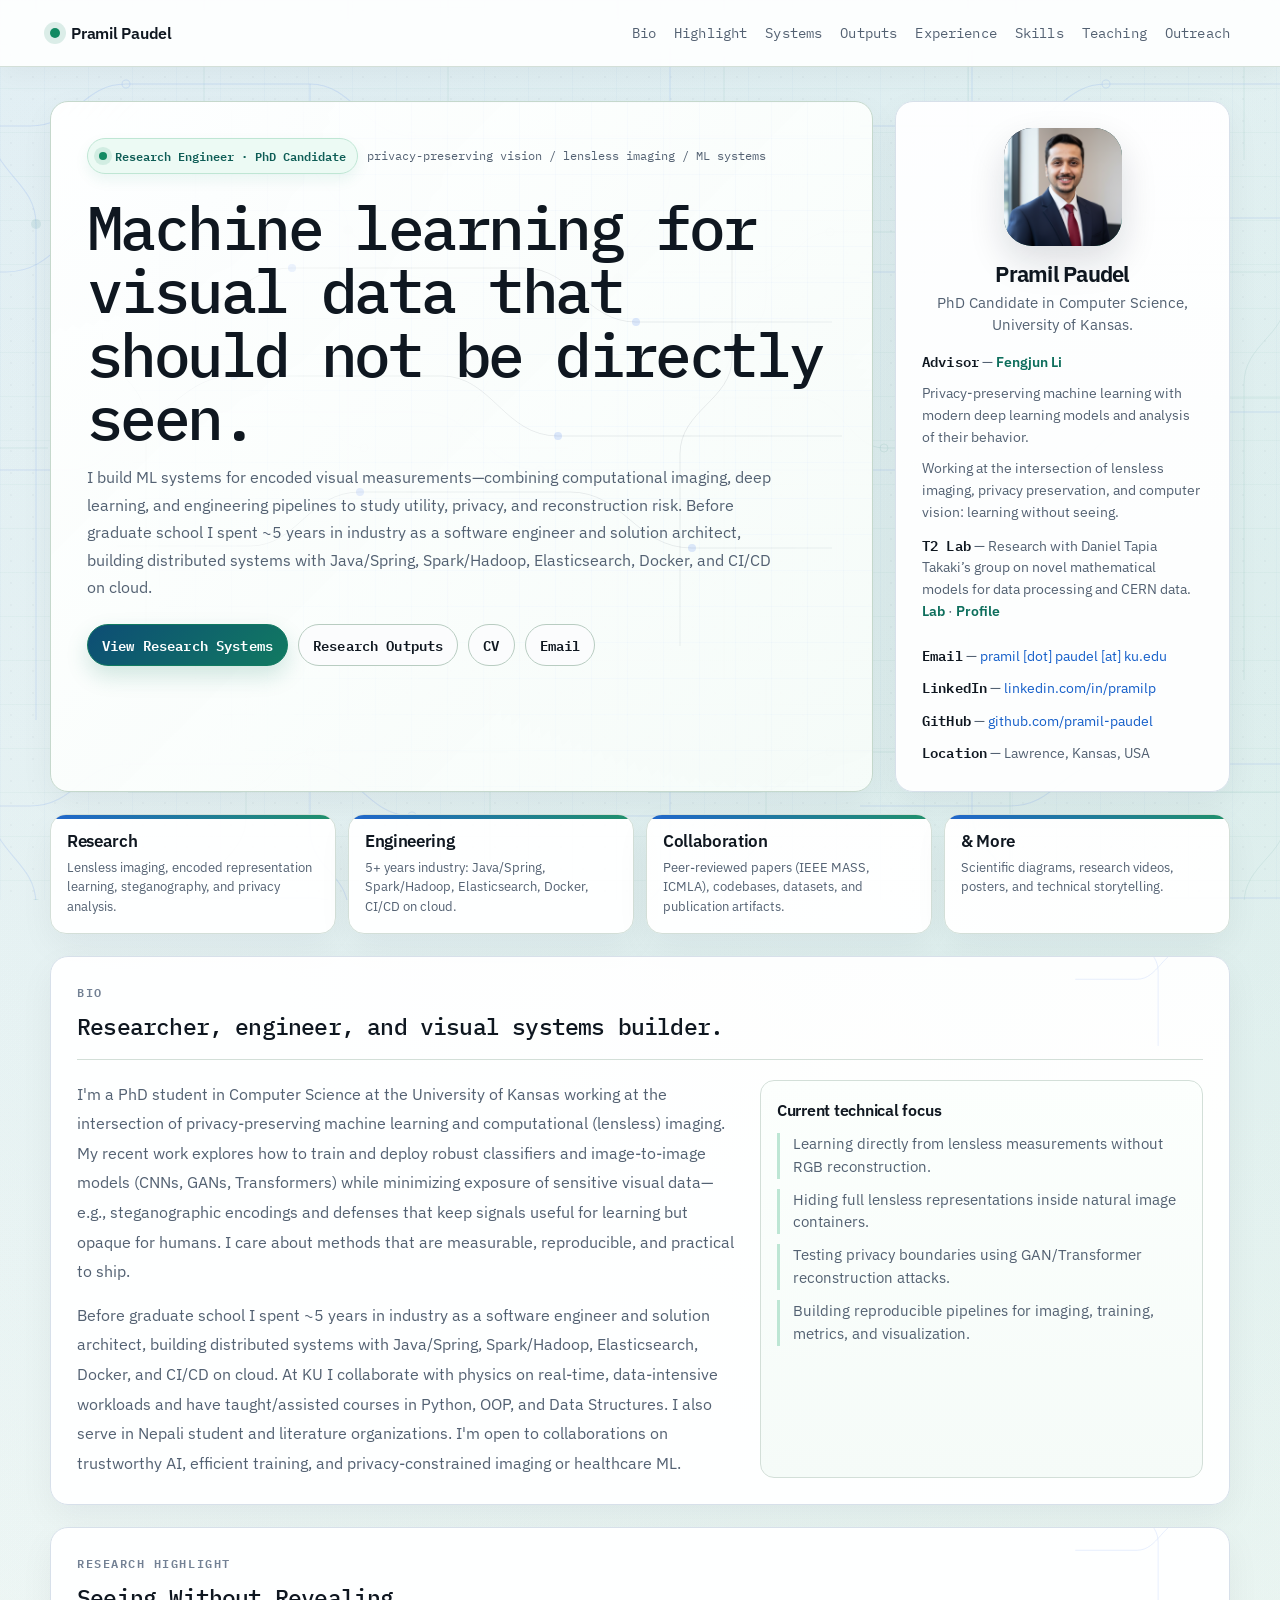
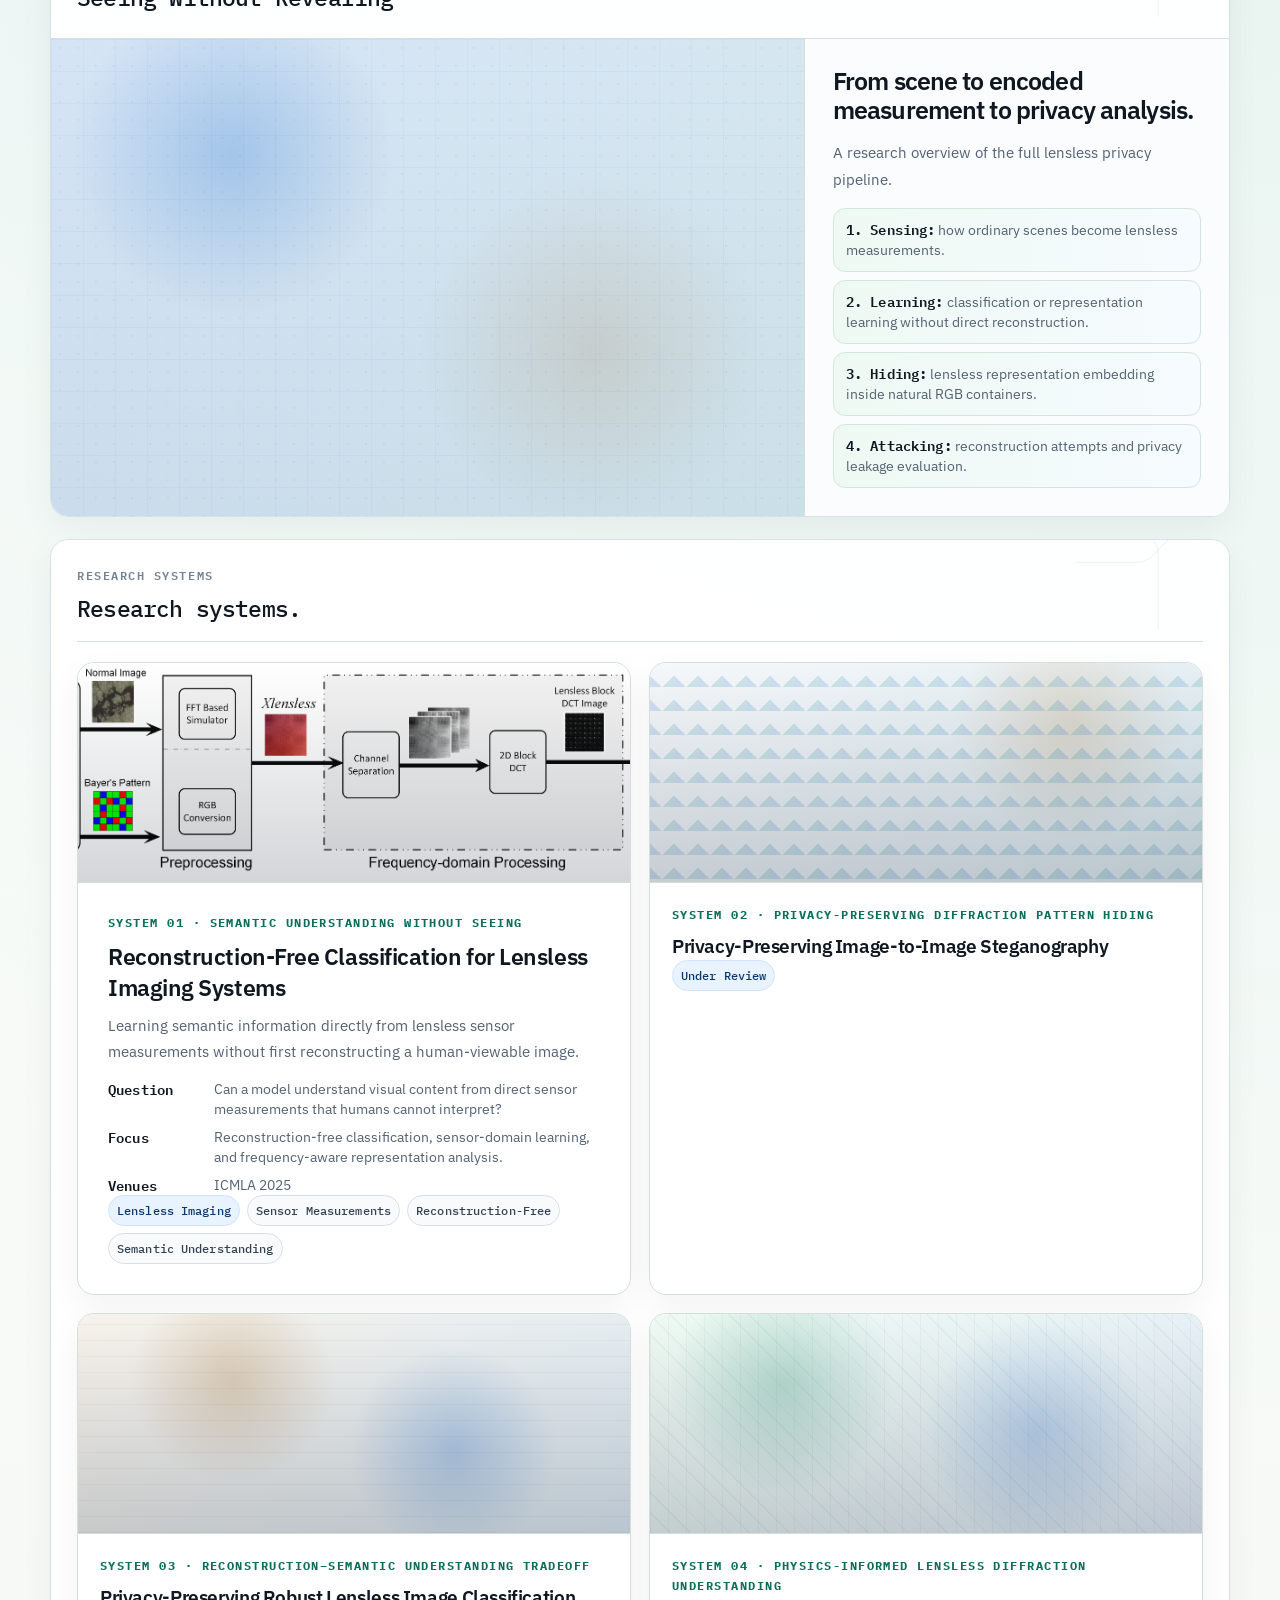
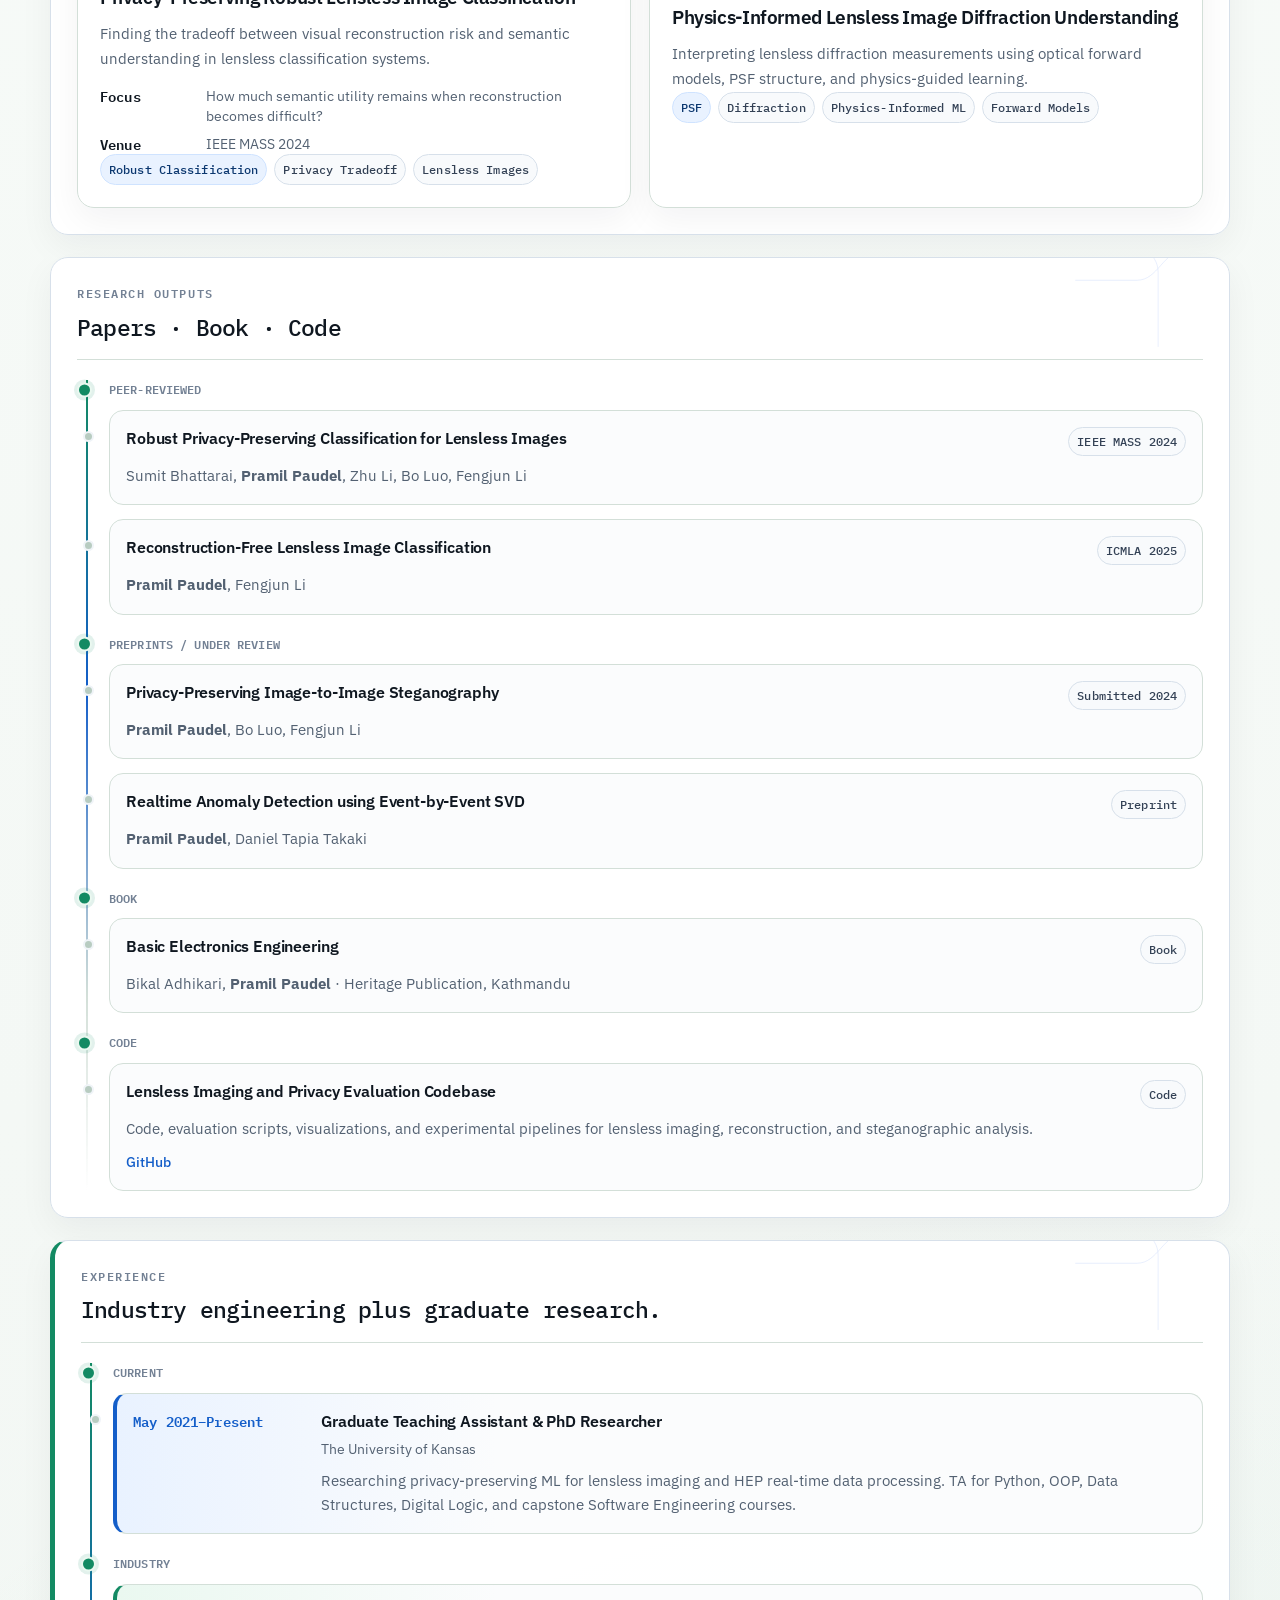
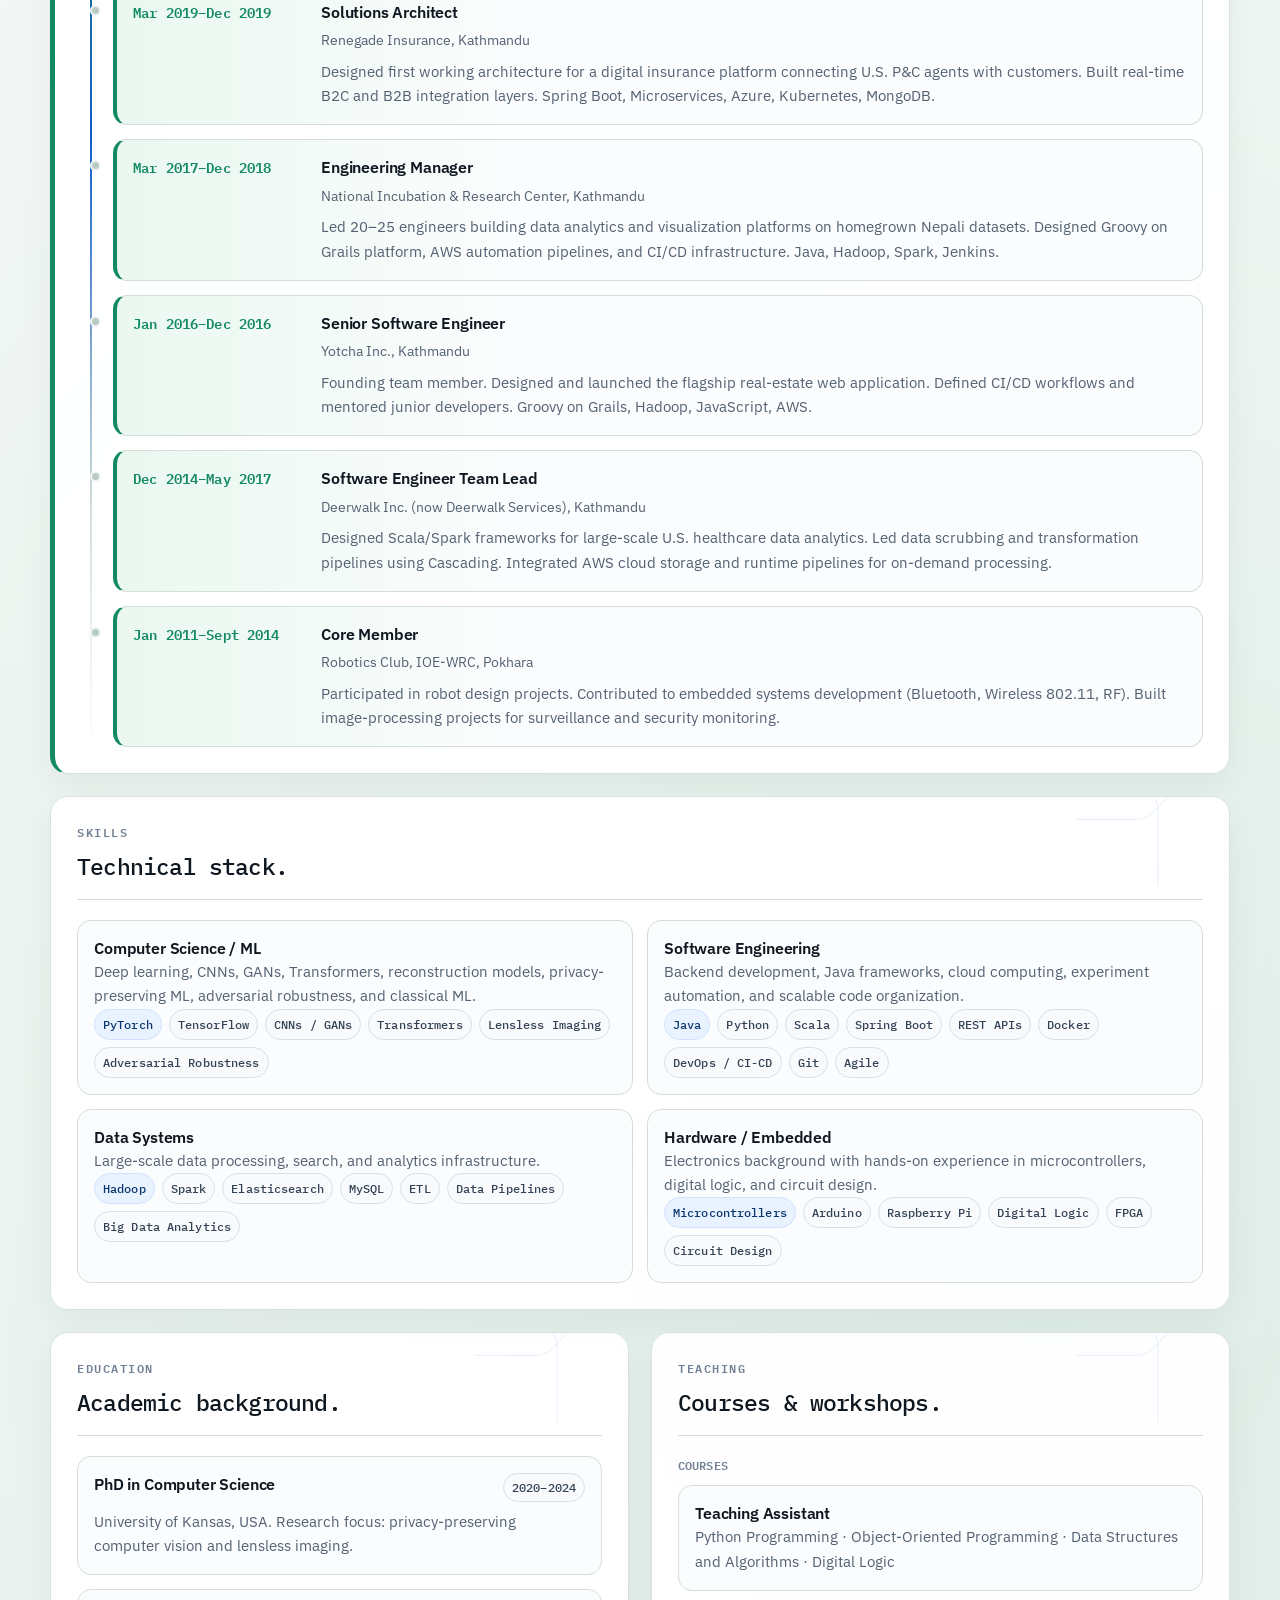
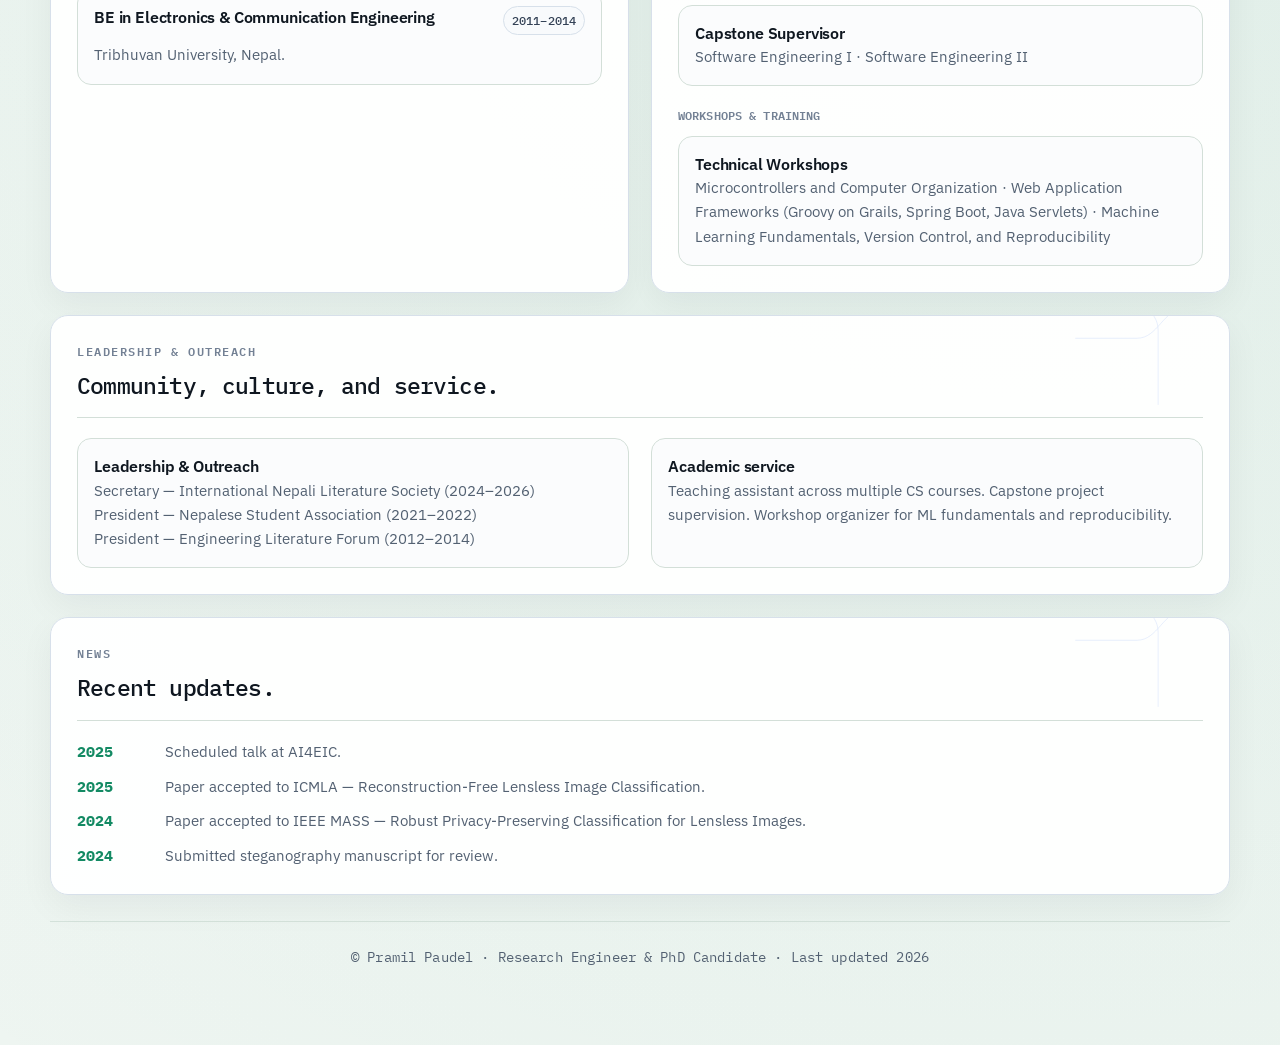
==== commit a14cd73f: "Mobile view added" ====
--- a/index.html
+++ b/index.html
@@ -10,25 +10,25 @@
     @import url('https://fonts.googleapis.com/css2?family=IBM+Plex+Sans:wght@300;400;450;500;600;700&family=IBM+Plex+Mono:wght@300;400;450;500;600&display=swap');
 
     :root {
-      --bg: #f7f8fa;
+      --bg: #f4f8f5;
       --paper: #ffffff;
-      --ink: #101827;
-      --muted: #5f6b7a;
-      --subtle: #8b97a6;
-      --line: #d9e1ea;
-      --line-strong: #c3cfdd;
-      --blue: #0b63ce;
-      --blue-dark: #0b3a75;
-      --blue-soft: #eaf3ff;
-      --teal: #087f8c;
-      --teal-soft: #e8f7f8;
-      --green: #087f8c;
-      --green-soft: #e8f7f8;
+      --ink: #0f1720;
+      --muted: #536172;
+      --subtle: #738194;
+      --line: #d3dfd8;
+      --line-strong: #b8ccc1;
+      --blue: #145ec9;
+      --blue-dark: #0b376f;
+      --blue-soft: #e9f2ff;
+      --teal: #0b8a71;
+      --teal-soft: #e9f8f2;
+      --green: #138a63;
+      --green-soft: #eaf8f0;
       --gold: #a15c08;
       --gold-soft: #fff4e5;
       --violet: #6254b8;
       --violet-soft: #f0efff;
-      --light: #f1f4f8;
+      --light: #eef5f1;
       --mono: "IBM Plex Mono", "SFMono-Regular", Consolas, "Liberation Mono", Menlo, monospace;
       --sans: "IBM Plex Sans", Inter, ui-sans-serif, system-ui, -apple-system, BlinkMacSystemFont, "Segoe UI", sans-serif;
       --radius: 18px;
@@ -49,24 +49,25 @@
       position: relative;
       overflow-x: hidden;
       background:
-        radial-gradient(circle at 8% -6%, rgba(11, 99, 206, 0.085), transparent 31%),
-        radial-gradient(circle at 92% 10%, rgba(8, 127, 140, 0.07), transparent 33%),
-        linear-gradient(180deg, #fcfdff 0%, var(--bg) 58%, #f5f7fa 100%);
+        radial-gradient(circle at 8% -6%, rgba(20, 94, 201, 0.09), transparent 31%),
+        radial-gradient(circle at 92% 10%, rgba(11, 138, 113, 0.10), transparent 34%),
+        radial-gradient(circle at 82% 82%, rgba(19, 138, 99, 0.08), transparent 28%),
+        linear-gradient(180deg, #fcfffd 0%, var(--bg) 58%, #eef5f1 100%);
     }
 
     body::before {
       content: "";
-      position: fixed; inset: 0; z-index: 0; pointer-events: none; opacity: 0.50;
+      position: fixed; inset: 0; z-index: 0; pointer-events: none; opacity: 0.56;
       background-image:
-        linear-gradient(rgba(37, 99, 235, 0.035) 1px, transparent 1px),
-        linear-gradient(90deg, rgba(37, 99, 235, 0.035) 1px, transparent 1px),
+        linear-gradient(rgba(19, 138, 99, 0.05) 1px, transparent 1px),
+        linear-gradient(90deg, rgba(20, 94, 201, 0.04) 1px, transparent 1px),
         radial-gradient(circle, rgba(15, 23, 42, 0.045) 1px, transparent 1.2px);
-      background-size: 48px 48px, 48px 48px, 22px 22px;
+      background-size: 44px 44px, 44px 44px, 22px 22px;
     }
 
     body::after {
       content: "";
-      position: fixed; inset: 0; z-index: 0; pointer-events: none; opacity: 0.62;
+      position: fixed; inset: 0; z-index: 0; pointer-events: none; opacity: 0.72;
       background-image: url("data:image/svg+xml,%3Csvg xmlns='http://www.w3.org/2000/svg' width='980' height='680' viewBox='0 0 980 680'%3E%3Cg fill='none' stroke='%232563eb' stroke-width='1.05' stroke-opacity='.16'%3E%3Cpath d='M0 86 H150 C196 86 202 44 246 44 H430 C474 44 486 96 532 96 H980'/%3E%3Cpath d='M0 232 H126 C178 232 186 178 236 178 H432 C482 178 492 238 548 238 H980'/%3E%3Cpath d='M0 430 H190 C238 430 248 372 300 372 H540 C596 372 604 430 660 430 H980'/%3E%3Cpath d='M112 0 V92 C112 132 156 142 156 184 V680'/%3E%3Cpath d='M790 0 V138 C790 182 738 192 738 238 V680'/%3E%3Cpath d='M430 44 V110 C430 148 468 154 468 190 V680'/%3E%3Ccircle cx='246' cy='44' r='4'/%3E%3Ccircle cx='532' cy='96' r='4'/%3E%3Ccircle cx='236' cy='178' r='4'/%3E%3Ccircle cx='548' cy='238' r='4'/%3E%3Ccircle cx='300' cy='372' r='4'/%3E%3Ccircle cx='660' cy='430' r='4'/%3E%3C/g%3E%3Cg fill='%230f766e' fill-opacity='.13'%3E%3Ccircle cx='156' cy='184' r='5'/%3E%3Ccircle cx='738' cy='238' r='5'/%3E%3Ccircle cx='468' cy='190' r='5'/%3E%3C/g%3E%3C/svg%3E"),
         url("data:image/svg+xml,%3Csvg xmlns='http://www.w3.org/2000/svg' width='520' height='520' viewBox='0 0 520 520'%3E%3Cg fill='none' stroke='%230f766e' stroke-width='1' stroke-opacity='.11'%3E%3Cpath d='M40 112 H150 C182 112 190 72 222 72 H420'/%3E%3Cpath d='M84 238 H200 C232 238 242 288 276 288 H480'/%3E%3Cpath d='M158 0 V138 C158 176 116 184 116 224 V520'/%3E%3Cpath d='M402 0 V208 C402 242 360 252 360 292 V520'/%3E%3Ccircle cx='222' cy='72' r='4'/%3E%3Ccircle cx='276' cy='288' r='4'/%3E%3C/g%3E%3C/svg%3E");
       background-repeat: repeat, repeat;
@@ -81,9 +82,10 @@
 
     .topbar {
       position: sticky; top: 0; z-index: 50;
-      background: rgba(255, 255, 255, 0.88);
+      background: rgba(255, 255, 255, 0.90);
       border-bottom: 1px solid var(--line);
       backdrop-filter: blur(16px);
+      box-shadow: 0 10px 24px rgba(15, 23, 42, 0.035);
     }
     .topbar, .page { position: relative; z-index: 1; }
 
@@ -98,8 +100,8 @@
     }
     .brand-dot {
       width: 10px; height: 10px; border-radius: 50%;
-      background: var(--teal);
-      box-shadow: 0 0 0 6px rgba(8, 127, 140, 0.11);
+      background: var(--green);
+      box-shadow: 0 0 0 6px rgba(19, 138, 99, 0.14);
     }
 
     .nav-links {
@@ -137,11 +139,11 @@
     .card > * { position: relative; z-index: 1; }
 
     .hero-main {
-      min-height: 380px; border-color: #c9d6e4;
+      min-height: 380px; border-color: #c5d8cc;
       background:
-        linear-gradient(135deg, rgba(255,255,255,0.96), rgba(248,251,255,0.93)),
-        radial-gradient(circle at 15% 8%, rgba(37,99,235,0.13), transparent 30%),
-        radial-gradient(circle at 94% 84%, rgba(15,118,110,0.11), transparent 32%);
+        linear-gradient(135deg, rgba(255,255,255,0.97), rgba(247,252,249,0.95)),
+        radial-gradient(circle at 15% 8%, rgba(37,99,235,0.12), transparent 30%),
+        radial-gradient(circle at 94% 84%, rgba(19,138,99,0.14), transparent 34%);
     }
     .hero-main::after { display: none; }
 
@@ -171,13 +173,14 @@
 
     .role-chip {
       display: inline-flex; align-items: center; gap: 8px;
-      color: #0b3a75; background: #eaf3ff; border: 1px solid #cfe2ff;
+      color: #0e5d56; background: #ecfaf4; border: 1px solid #bfe6d4;
       border-radius: 999px; padding: 7px 11px;
-      font-size: 0.76rem; font-weight: 500; white-space: nowrap;
+      font-size: 0.76rem; font-weight: 600; white-space: nowrap;
+      box-shadow: 0 6px 14px rgba(19, 138, 99, 0.08);
     }
     .role-chip::before {
       content: ""; width: 8px; height: 8px; border-radius: 50%;
-      background: var(--teal); box-shadow: 0 0 0 5px rgba(15,118,110,0.11);
+      background: var(--green); box-shadow: 0 0 0 5px rgba(19,138,99,0.12);
     }
     .role-path { color: var(--muted); font-size: 0.76rem; }
 
@@ -200,28 +203,62 @@
       transition: transform 160ms ease, background 160ms ease, border-color 160ms ease;
     }
     .btn:hover { transform: translateY(-1px); text-decoration: none; }
-    .btn-primary { color: white; background: #101827; border: 1px solid #101827; }
+    .btn-primary { color: white; background: linear-gradient(135deg, #0d4d75, #117a61); border: 1px solid #117a61; box-shadow: 0 10px 22px rgba(17, 122, 97, 0.18); }
     .btn-secondary { color: var(--ink); background: #fbfcfd; border: 1px solid var(--line-strong); }
-    .btn-secondary:hover { border-color: #a8c7ef; background: #f7fbff; }
-
-    .hero-side { padding: 22px; display: flex; flex-direction: column; justify-content: space-between; }
-
-    .profile-mini { display: grid; grid-template-columns: 82px 1fr; gap: 15px; align-items: center; }
+    .btn-secondary:hover { border-color: #a7d6c3; background: #f4fbf7; }
+
+    .hero-side {
+      padding: 26px;
+      display: grid;
+      align-content: start;
+      gap: 18px;
+    }
+
+    .profile-mini {
+      display: grid;
+      grid-template-columns: 1fr;
+      gap: 16px;
+      justify-items: center;
+      text-align: center;
+    }
 
     .avatar {
-      width: 82px; height: 82px; border-radius: 20px;
+      width: 118px; height: 118px; border-radius: 28px;
       display: grid; place-items: center;
       color: white; position: relative; overflow: hidden;
-      background: linear-gradient(135deg, #0f172a, #2563eb);
-      font-size: 1.45rem; font-weight: 600; letter-spacing: -0.05em;
+      background: linear-gradient(135deg, #0f172a, #117a61);
+      font-size: 1.8rem; font-weight: 600; letter-spacing: -0.05em;
+      box-shadow: 0 16px 36px rgba(15, 23, 42, 0.14);
     }
     .avatar img { position: absolute; inset: 0; width: 100%; height: 100%; object-fit: cover; z-index: 2; }
     .avatar span { position: relative; z-index: 1; }
 
-    .profile-mini h2 { font-size: 1.2rem; line-height: 1.2; font-weight: 600; letter-spacing: -0.025em; }
-    .profile-mini p { color: var(--muted); font-size: 0.9rem; line-height: 1.5; margin-top: 4px; }
-
-    .side-block { border-top: 1px solid var(--line); padding-top: 15px; }
+    .profile-mini h2 { font-size: 1.35rem; line-height: 1.15; font-weight: 650; letter-spacing: -0.035em; }
+    .profile-mini p { color: var(--muted); font-size: 0.91rem; line-height: 1.5; margin-top: 5px; }
+
+    .profile-note {
+      margin-top: 14px;
+      display: grid;
+      gap: 10px;
+      color: var(--muted);
+      font-size: 0.86rem;
+      line-height: 1.58;
+      text-align: left;
+      max-width: 100%;
+    }
+    .profile-note div { padding: 0; }
+    .profile-note strong {
+      font-family: var(--mono);
+      color: var(--ink);
+      font-weight: 600;
+      letter-spacing: 0.01em;
+    }
+    .profile-note a {
+      color: #0d6e5c;
+      font-weight: 600;
+    }
+
+    .side-block { padding-top: 2px; }
 
     .side-label, .section-label, .group-label {
       font-family: var(--mono); color: var(--subtle);
@@ -253,8 +290,15 @@
       gap: 12px; margin-bottom: 22px;
     }
     .impact-card {
-      padding: 16px; background: rgba(255,255,255,0.94);
+      padding: 16px; background: rgba(255,255,255,0.95);
       border: 1px solid var(--line); border-radius: 16px; box-shadow: var(--shadow-sm);
+      position: relative; overflow: hidden;
+    }
+    .impact-card::before {
+      content: "";
+      position: absolute; left: 0; top: 0; right: 0; height: 4px;
+      background: linear-gradient(90deg, var(--blue), var(--green));
+      opacity: 0.95;
     }
     .impact-card strong {
       display: block; font-size: 1.05rem; line-height: 1.25;
@@ -282,12 +326,12 @@
     .bio-text p + p { margin-top: 14px; }
 
     .focus-panel {
-      background: #fbfcfd; border: 1px solid var(--line);
+      background: linear-gradient(180deg, #fcfffd, #f5fbf8); border: 1px solid var(--line);
       border-radius: 14px; padding: 16px;
     }
     .focus-panel h3 { font-size: 1rem; font-weight: 600; letter-spacing: -0.015em; margin-bottom: 10px; }
     .focus-list { display: grid; gap: 10px; color: var(--muted); font-size: 0.92rem; line-height: 1.55; }
-    .focus-list div { padding-left: 13px; border-left: 3px solid var(--blue-soft); }
+    .focus-list div { padding-left: 13px; border-left: 3px solid #bde6d4; }
 
     /* ─── Video ─── */
     .video-card { padding: 0; overflow: hidden; }
@@ -334,7 +378,7 @@
     .video-steps { display: grid; gap: 8px; }
     .video-steps div {
       padding: 10px 12px; border-radius: 12px;
-      border: 1px solid #d8e6f5; background: var(--blue-soft);
+      border: 1px solid #d1e7db; background: linear-gradient(90deg, #eef9f3, #f6fbff);
       color: var(--muted); font-size: 0.86rem; line-height: 1.45;
     }
     .video-steps strong { font-family: var(--mono); color: var(--ink); font-weight: 600; letter-spacing: 0.01em; }
@@ -362,6 +406,12 @@
       content: ""; position: absolute; inset: 0;
       background: linear-gradient(180deg, rgba(255,255,255,0.05), rgba(17,24,39,0.18));
     }
+   .system-visual img {
+        width: 100%;
+        height: 100%;
+        object-fit: cover;
+        display: block;
+}
 
     .visual-lensless {
       background:
@@ -385,20 +435,21 @@
         repeating-linear-gradient(0deg, rgba(16,24,39,0.035), rgba(16,24,39,0.035) 1px, transparent 1px, transparent 16px),
         linear-gradient(135deg, #f7f2ea, #deebf4);
     }
-    .visual-hep {
+    .visual-physics {
       background:
-        radial-gradient(circle at 38% 40%, rgba(98,84,184,0.24), transparent 26%),
-        radial-gradient(circle at 72% 55%, rgba(11,99,206,0.20), transparent 26%),
-        repeating-linear-gradient(45deg, rgba(98,84,184,0.06), rgba(98,84,184,0.06) 1px, transparent 1px, transparent 14px),
-        linear-gradient(135deg, #f0efff, #e4eaf5);
+        radial-gradient(circle at 24% 32%, rgba(19,138,99,0.25), transparent 25%),
+        radial-gradient(circle at 70% 54%, rgba(20,94,201,0.22), transparent 28%),
+        repeating-linear-gradient(45deg, rgba(19,138,99,0.07), rgba(19,138,99,0.07) 1px, transparent 1px, transparent 14px),
+        repeating-linear-gradient(90deg, rgba(15,23,42,0.035), rgba(15,23,42,0.035) 1px, transparent 1px, transparent 18px),
+        linear-gradient(135deg, #eefaf3, #e3edf7);
     }
 
     .system-body { padding: 22px; }
     .system-card.featured .system-body { padding: 30px; }
 
     .system-type {
-      font-family: var(--mono); color: var(--blue-dark);
-      font-size: 0.76rem; font-weight: 600; letter-spacing: 0.12em;
+      font-family: var(--mono); color: #0d6e5c;
+      font-size: 0.76rem; font-weight: 700; letter-spacing: 0.12em;
       text-transform: uppercase; margin-bottom: 9px;
     }
     .system-body h3 { font-size: 1.18rem; line-height: 1.35; font-weight: 600; letter-spacing: -0.02em; }
@@ -446,16 +497,16 @@
       content: "";
       position: absolute; left: 9px; top: 0; bottom: 0;
       width: 1.5px;
-      background: linear-gradient(180deg, var(--blue), var(--line) 70%, transparent);
+      background: linear-gradient(180deg, var(--green), var(--blue), var(--line) 76%, transparent);
     }
     .tl-section .group-label { position: relative; }
     .tl-section .group-label::before {
       content: "";
       position: absolute; left: -32px; top: 50%; transform: translateY(-50%);
       width: 11px; height: 11px; border-radius: 50%;
-      background: var(--blue);
-      border: 2.5px solid var(--blue-soft);
-      box-shadow: 0 0 0 3px rgba(11,99,206,0.12);
+      background: var(--green);
+      border: 2.5px solid var(--green-soft);
+      box-shadow: 0 0 0 3px rgba(19,138,99,0.12);
     }
     .tl-section .output-card,
     .tl-section .experience-item { position: relative; }
@@ -469,7 +520,7 @@
     }
 
     /* ─── Experience ─── */
-    .experience-card { border-left: 5px solid var(--blue); }
+    .experience-card { border-left: 5px solid var(--green); }
     .experience-item {
       display: grid; grid-template-columns: 170px 1fr; gap: 18px;
     }
@@ -497,11 +548,13 @@
       display: grid; grid-template-columns: 76px 1fr; gap: 12px;
       color: var(--muted); font-size: 0.92rem; line-height: 1.55;
     }
-    .news-date { font-family: var(--mono); color: var(--blue); font-weight: 600; letter-spacing: 0.01em; }
+    .news-date { font-family: var(--mono); color: var(--green); font-weight: 700; letter-spacing: 0.01em; }
 
     footer {
       font-family: var(--mono); padding: 24px 0 10px;
       color: var(--muted); text-align: center; font-size: 0.88rem; letter-spacing: 0.01em;
+      border-top: 1px solid rgba(184, 204, 193, 0.45);
+      margin-top: 4px;
     }
 
     /* ─── Responsive ─── */
@@ -585,22 +638,18 @@
           <div>
             <h2>Pramil Paudel</h2>
             <p>PhD Candidate in Computer Science, University of Kansas.</p>
-          </div>
-        </div>
-
-        <div class="side-block compact-focus">
-          <div class="side-label">Current Focus</div>
+            <div class="profile-note">
+              <div><strong>Advisor</strong> — <a href="https://ittc.ku.edu/~fli/" target="_blank" rel="noopener">Fengjun Li</a></div>
+              <div>Privacy-preserving machine learning with modern deep learning models and analysis of their behavior.</div>
+              <div>Working at the intersection of lensless imaging, privacy preservation, and computer vision: learning without seeing.</div>
+              <div><strong>T2 Lab</strong> — Research with Daniel Tapia Takaki’s group on novel mathematical models for data processing and CERN data. <a href="https://t2lab.ku.edu/" target="_blank" rel="noopener">Lab</a> · <a href="https://t2lab.ku.edu/people/pramil-paudel" target="_blank" rel="noopener">Profile</a></div>
+            </div>
+          </div>
+        </div>
+
+        <div class="side-block">
           <div class="contact-list">
-            <div><strong>Encoded sensing</strong> — lensless measurements</div>
-            <div><strong>Learning systems</strong> — CNN · GAN · Transformer</div>
-            <div><strong>Risk analysis</strong> — reconstruction leakage</div>
-          </div>
-        </div>
-
-        <div class="side-block">
-          <div class="side-label">Links</div>
-          <div class="contact-list">
-            <div><strong>Email</strong> — <a href="mailto:ppaudel35@gmail.com">ppaudel35@gmail.com</a></div>
+            <div><strong>Email</strong> — <a href="mailto:ppaudel35@gmail.com">pramil [dot] paudel [at] ku.edu</a></div>
             <div><strong>LinkedIn</strong> — <a href="https://www.linkedin.com/in/pramilp" target="_blank" rel="noopener">linkedin.com/in/pramilp</a></div>
             <div><strong>GitHub</strong> — <a href="https://github.com/pramil-paudel" target="_blank" rel="noopener">github.com/pramil-paudel</a></div>
             <div><strong>Location</strong> — Lawrence, Kansas, USA</div>
@@ -612,19 +661,19 @@
     <!-- ═══════════════════ IMPACT GRID ═══════════════════ -->
     <section class="impact-grid" aria-label="Portfolio summary">
       <div class="impact-card">
-        <strong>Research depth</strong>
+        <strong>Research</strong>
         <span>Lensless imaging, encoded representation learning, steganography, and privacy analysis.</span>
       </div>
       <div class="impact-card">
-        <strong>Engineering depth</strong>
+        <strong>Engineering</strong>
         <span>5+ years industry: Java/Spring, Spark/Hadoop, Elasticsearch, Docker, CI/CD on cloud.</span>
       </div>
       <div class="impact-card">
-        <strong>System outputs</strong>
+        <strong>Collaboration</strong>
         <span>Peer-reviewed papers (IEEE MASS, ICMLA), codebases, datasets, and publication artifacts.</span>
       </div>
       <div class="impact-card">
-        <strong>Visual communication</strong>
+        <strong>&amp; More</strong>
         <span>Scientific diagrams, research videos, posters, and technical storytelling.</span>
       </div>
     </section>
@@ -706,93 +755,79 @@
         </div>
 
         <div class="systems-grid">
-          <!-- System 01: Lensless Learning -->
+          <!-- System 01: Direct Sensor Semantic Understanding -->
           <article class="system-card featured">
-            <div class="system-visual visual-lensless"></div>
+            <div class="system-visual">
+            <img src="images/RFLIC_Architect.png"
+                 alt="Reconstruction-free classification from lensless sensor measurements">
+            </div>
             <div class="system-body">
-              <div class="system-type">System 01 · Privacy &amp; Security in Imaging</div>
-              <h3>Direct learning from lensless measurements</h3>
+              <div class="system-type">System 01 · Semantic Understanding Without Seeing</div>
+              <h3>Reconstruction-Free Classification for Lensless Imaging Systems</h3>
               <p>
-                Design privacy-preserving pipelines for lensless cameras that keep human-readable content obfuscated while retaining features needed for ML. Adversarially robust classification for degraded/encoded imagery with evaluation under common corruptions and threat models.
+                Learning semantic information directly from lensless sensor measurements without first reconstructing a human-viewable image.
               </p>
               <div class="fact-grid">
-                <div class="fact"><strong>Question</strong><span>Can models learn semantic information from measurements that are not visually interpretable?</span></div>
-                <div class="fact"><strong>Approach</strong><span>PSF simulation, lensless forward models, block-DCT features, CNN/ResNet classification.</span></div>
-                <div class="fact"><strong>Output</strong><span>Classification experiments, frequency analysis, and privacy-oriented representation evaluation.</span></div>
-                <div class="fact"><strong>Venues</strong><span>IEEE MASS 2024 · ICMLA 2025</span></div>
+                <div class="fact"><strong>Question</strong><span>Can a model understand visual content from direct sensor measurements that humans cannot interpret?</span></div>
+                <div class="fact"><strong>Focus</strong><span>Reconstruction-free classification, sensor-domain learning, and frequency-aware representation analysis.</span></div>
+                <div class="fact"><strong>Venues</strong><span>ICMLA 2025</span></div>
               </div>
               <div class="chip-row">
                 <span class="chip">Lensless Imaging</span>
-                <span class="chip">Classification</span>
-                <span class="chip">Frequency Features</span>
-                <span class="chip">Visual Privacy</span>
-                <span class="chip">Adversarial Robustness</span>
+                <span class="chip">Sensor Measurements</span>
+                <span class="chip">Reconstruction-Free</span>
+                <span class="chip">Semantic Understanding</span>
               </div>
             </div>
           </article>
 
-          <!-- System 02: Steganography -->
+          <!-- System 02: Diffraction Pattern Hiding -->
           <article class="system-card">
             <div class="system-visual visual-hide"></div>
             <div class="system-body">
-              <div class="system-type">System 02 · Representation Hiding</div>
-              <h3>Privacy-preserving image-to-image steganography</h3>
-              <p>
-                Embedding full lensless representations inside natural RGB containers using GAN-based steganographic encodings, where recovery depends on a physics-informed pathway.
-              </p>
-              <div class="fact-grid">
-                <div class="fact"><strong>Focus</strong><span>Container fidelity, hidden representation recovery, and PSF-conditioned restoration.</span></div>
-                <div class="fact"><strong>Tools</strong><span>Hiding networks, reveal networks, generative restoration, steganalysis metrics.</span></div>
-                <div class="fact"><strong>Status</strong><span>Submitted 2024</span></div>
-              </div>
+              <div class="system-type">System 02 · Privacy-Preserving Diffraction Pattern Hiding</div>
+              <h3>Privacy-Preserving Image-to-Image Steganography</h3>
               <div class="chip-row">
-                <span class="chip">Steganography</span>
-                <span class="chip">GANs</span>
-                <span class="chip">PSF-Keyed Recovery</span>
-                <span class="chip">PyTorch</span>
+                <span class="chip">Under Review</span>
               </div>
             </div>
           </article>
 
-          <!-- System 03: Reconstruction privacy -->
+          <!-- System 03: Reconstruction–Semantics Tradeoff -->
           <article class="system-card">
             <div class="system-visual visual-recon"></div>
             <div class="system-body">
-              <div class="system-type">System 03 · Privacy Stress Test</div>
-              <h3>Reconstruction-based privacy analysis</h3>
+              <div class="system-type">System 03 · Reconstruction–Semantic Understanding Tradeoff</div>
+              <h3>Privacy-Preserving Robust Lensless Image Classification</h3>
               <p>
-                Using GANs, Transformers, and physics-guided reconstruction models to evaluate how much visual information can be recovered from encoded measurements.
+                Finding the tradeoff between visual reconstruction risk and semantic understanding in lensless classification systems.
               </p>
               <div class="fact-grid">
-                <div class="fact"><strong>Focus</strong><span>Measure leakage by testing how well adversarial models recover visual content.</span></div>
-                <div class="fact"><strong>Tools</strong><span>GANs, Swin/Transformer models, FNO modules, perceptual and fidelity metrics.</span></div>
+                <div class="fact"><strong>Focus</strong><span>How much semantic utility remains when reconstruction becomes difficult?</span></div>
+                <div class="fact"><strong>Venue</strong><span>IEEE MASS 2024</span></div>
               </div>
               <div class="chip-row">
-                <span class="chip">GANs</span>
-                <span class="chip">Transformers</span>
-                <span class="chip">Privacy Leakage</span>
+                <span class="chip">Robust Classification</span>
+                <span class="chip">Privacy Tradeoff</span>
+                <span class="chip">Lensless Images</span>
               </div>
             </div>
           </article>
 
-          <!-- System 04: HEP -->
+          <!-- System 04: Physics-Informed Diffraction Understanding -->
           <article class="system-card">
-            <div class="system-visual visual-hep"></div>
+            <div class="system-visual visual-physics"></div>
             <div class="system-body">
-              <div class="system-type">System 04 · High-Energy Physics</div>
-              <h3>Real-time anomaly detection using event-by-event SVD</h3>
+              <div class="system-type">System 04 · Physics-Informed Lensless Diffraction Understanding</div>
+              <h3>Physics-Informed Lensless Image Diffraction Understanding</h3>
               <p>
-                Low-latency inference for streaming detector data with trigger-like constraints. Online feature extraction and anomaly detection for rare-event discovery with scaled data cleaning pipelines.
+                Interpreting lensless diffraction measurements using optical forward models, PSF structure, and physics-guided learning.
               </p>
-              <div class="fact-grid">
-                <div class="fact"><strong>Focus</strong><span>Streaming ML, dimensionality reduction, trigger systems, GPU/FPGA acceleration.</span></div>
-                <div class="fact"><strong>Tools</strong><span>SVD, Spark/Hadoop/Elasticsearch pipelines for dimensionality reduction.</span></div>
-              </div>
               <div class="chip-row">
-                <span class="chip">SVD</span>
-                <span class="chip">FPGA</span>
-                <span class="chip">Dimensionality Reduction</span>
-                <span class="chip">Streaming ML</span>
+                <span class="chip">PSF</span>
+                <span class="chip">Diffraction</span>
+                <span class="chip">Physics-Informed ML</span>
+                <span class="chip">Forward Models</span>
               </div>
             </div>
           </article>
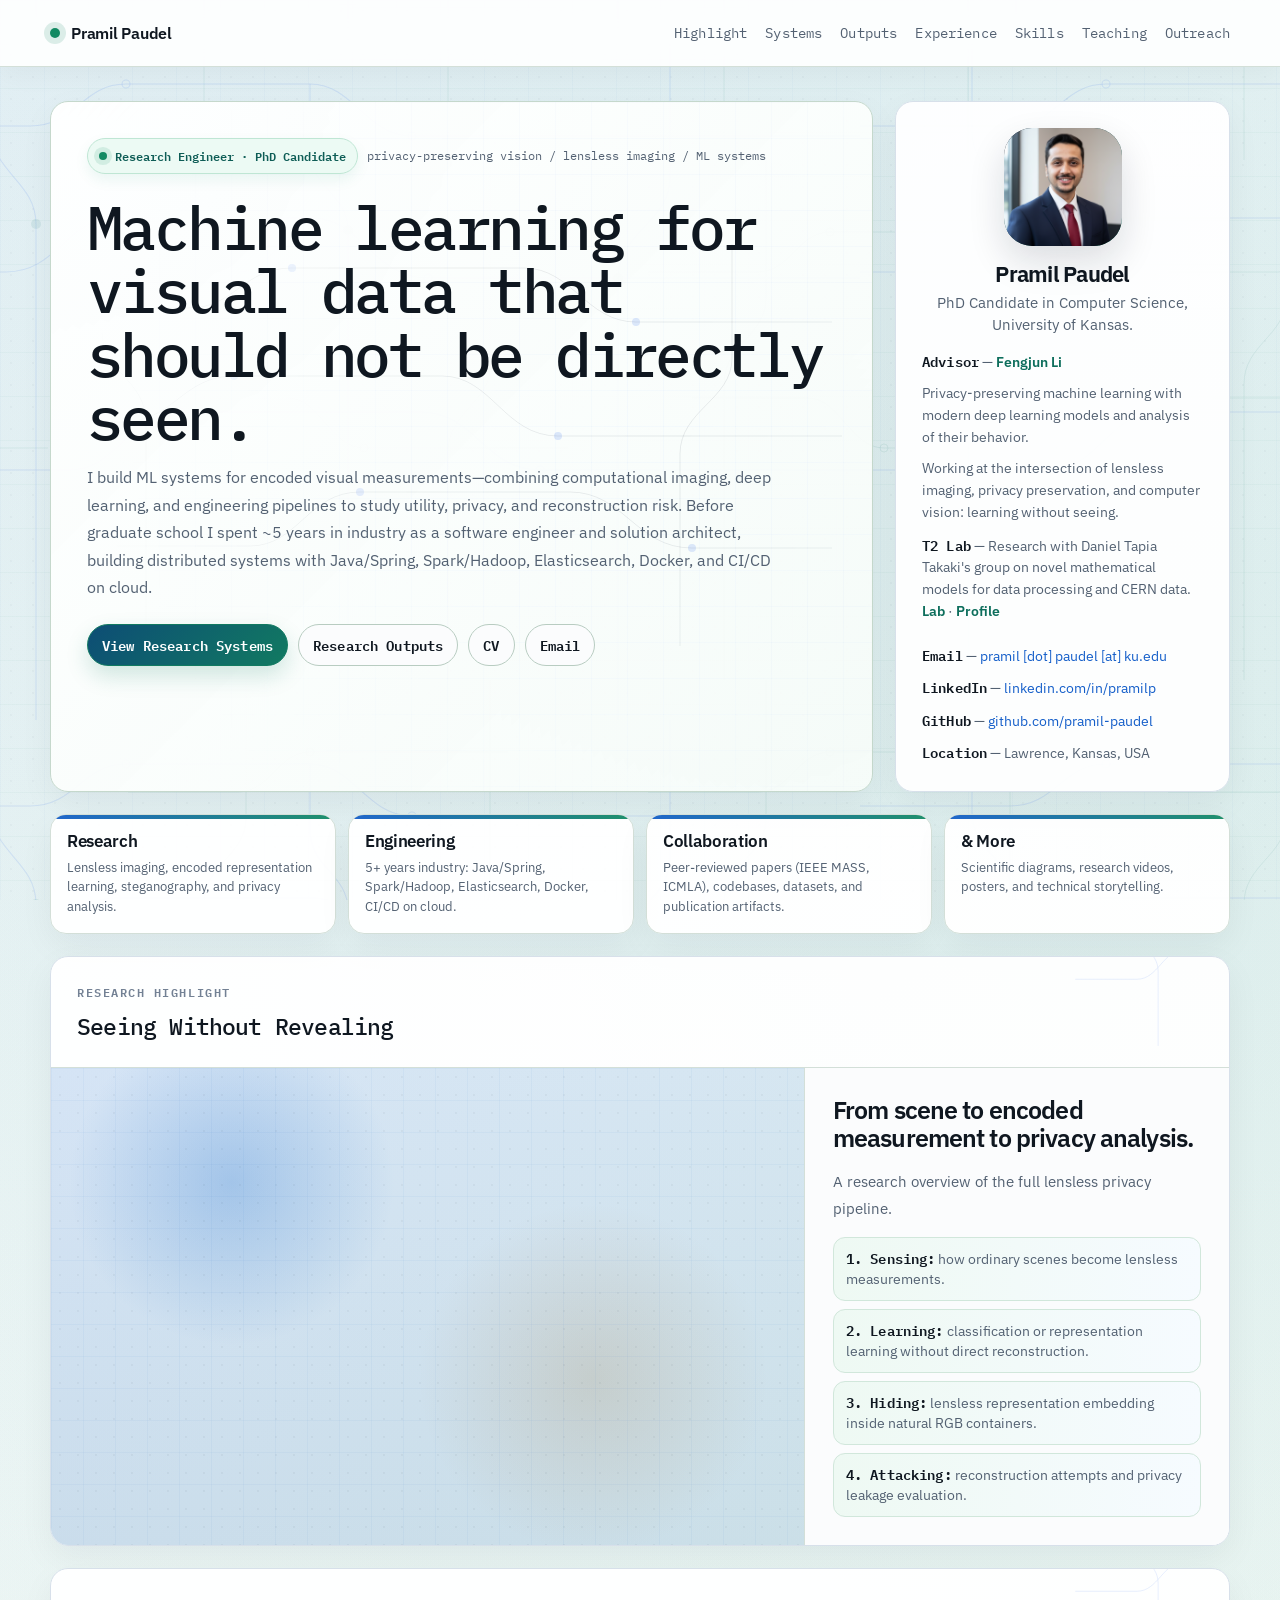
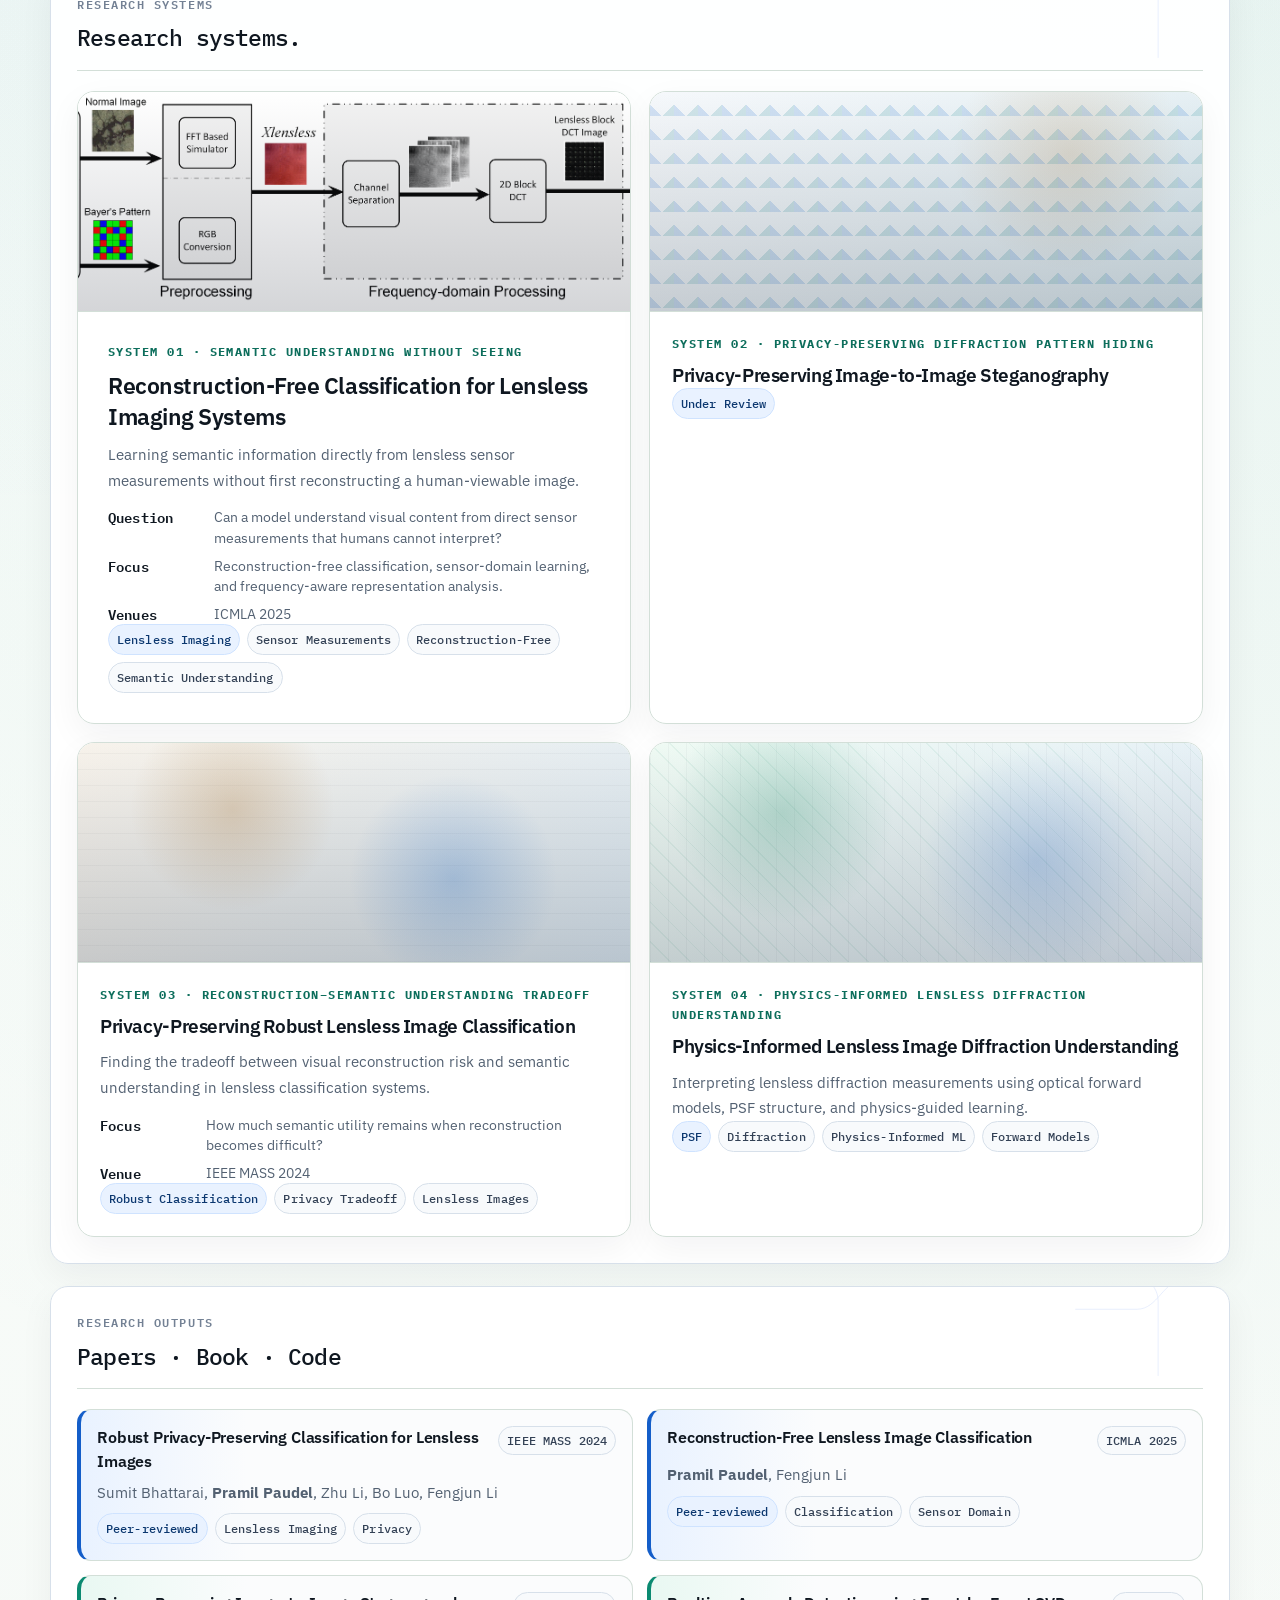
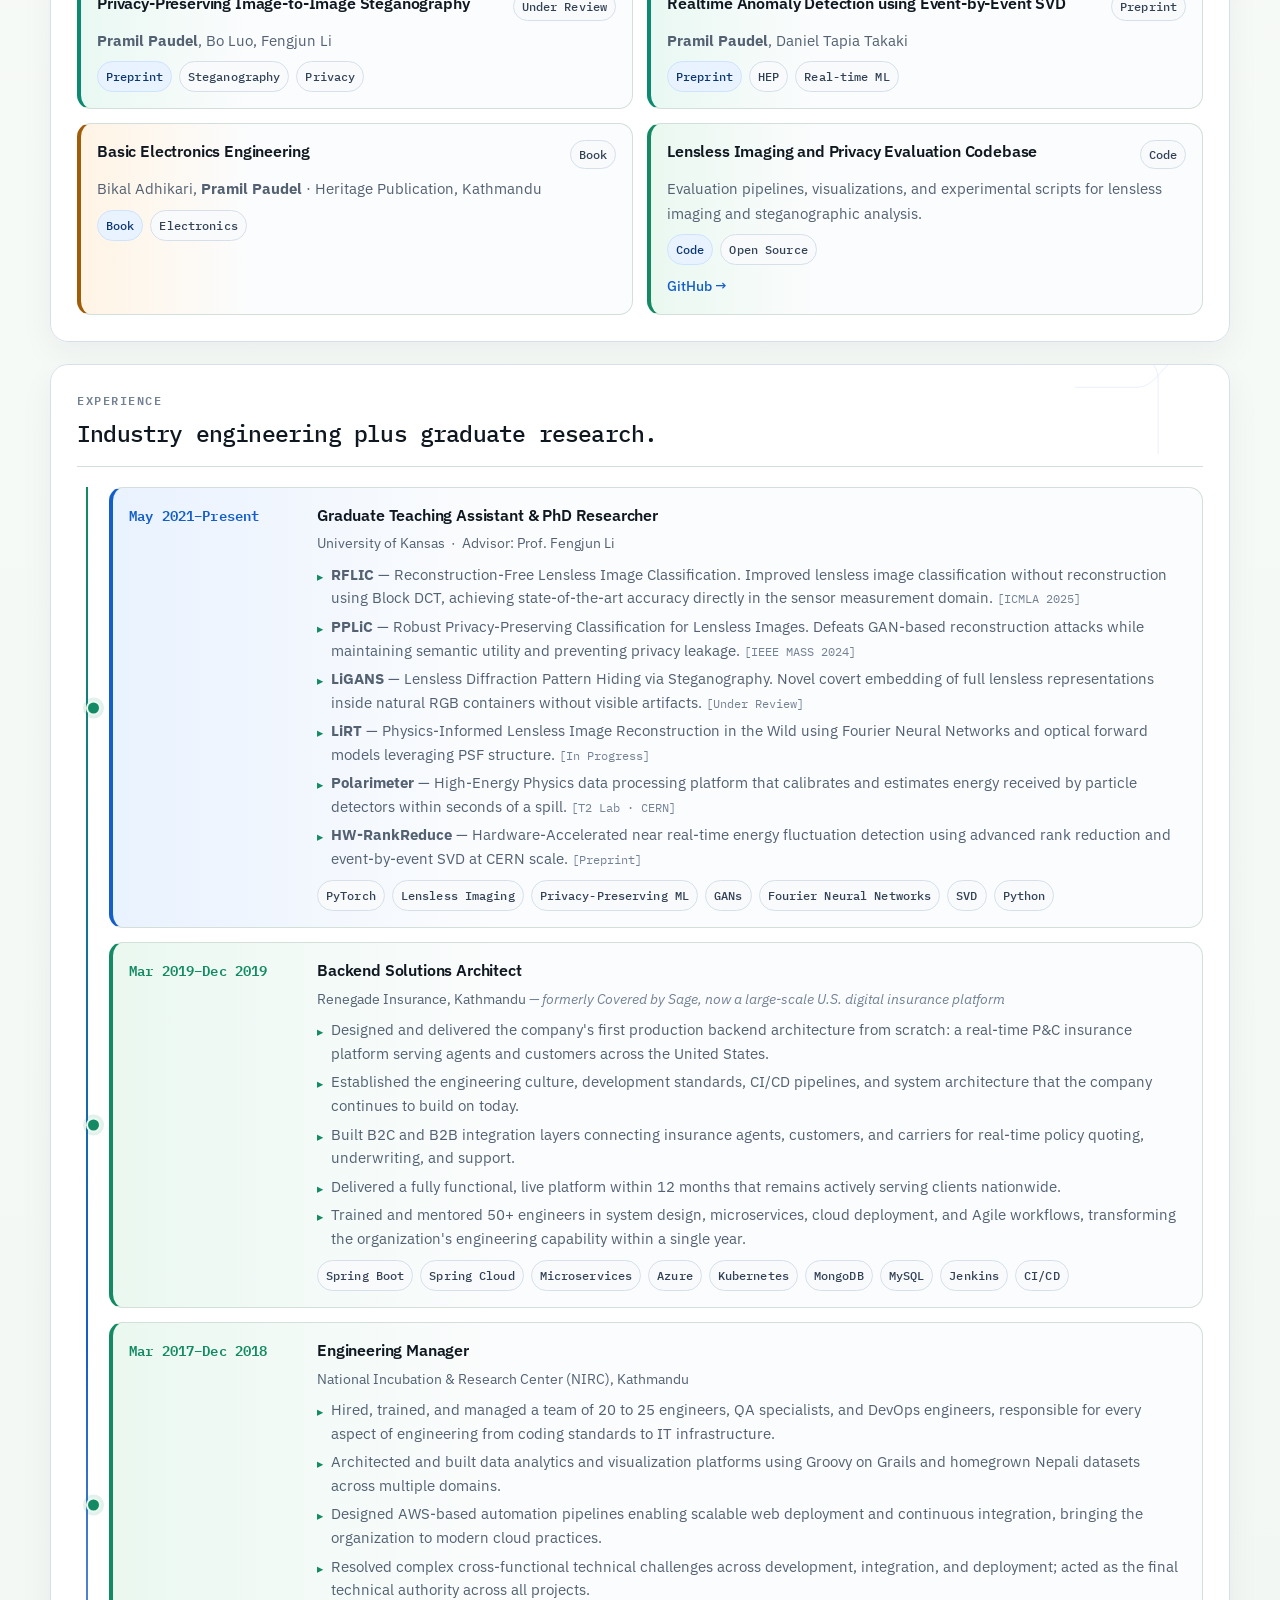
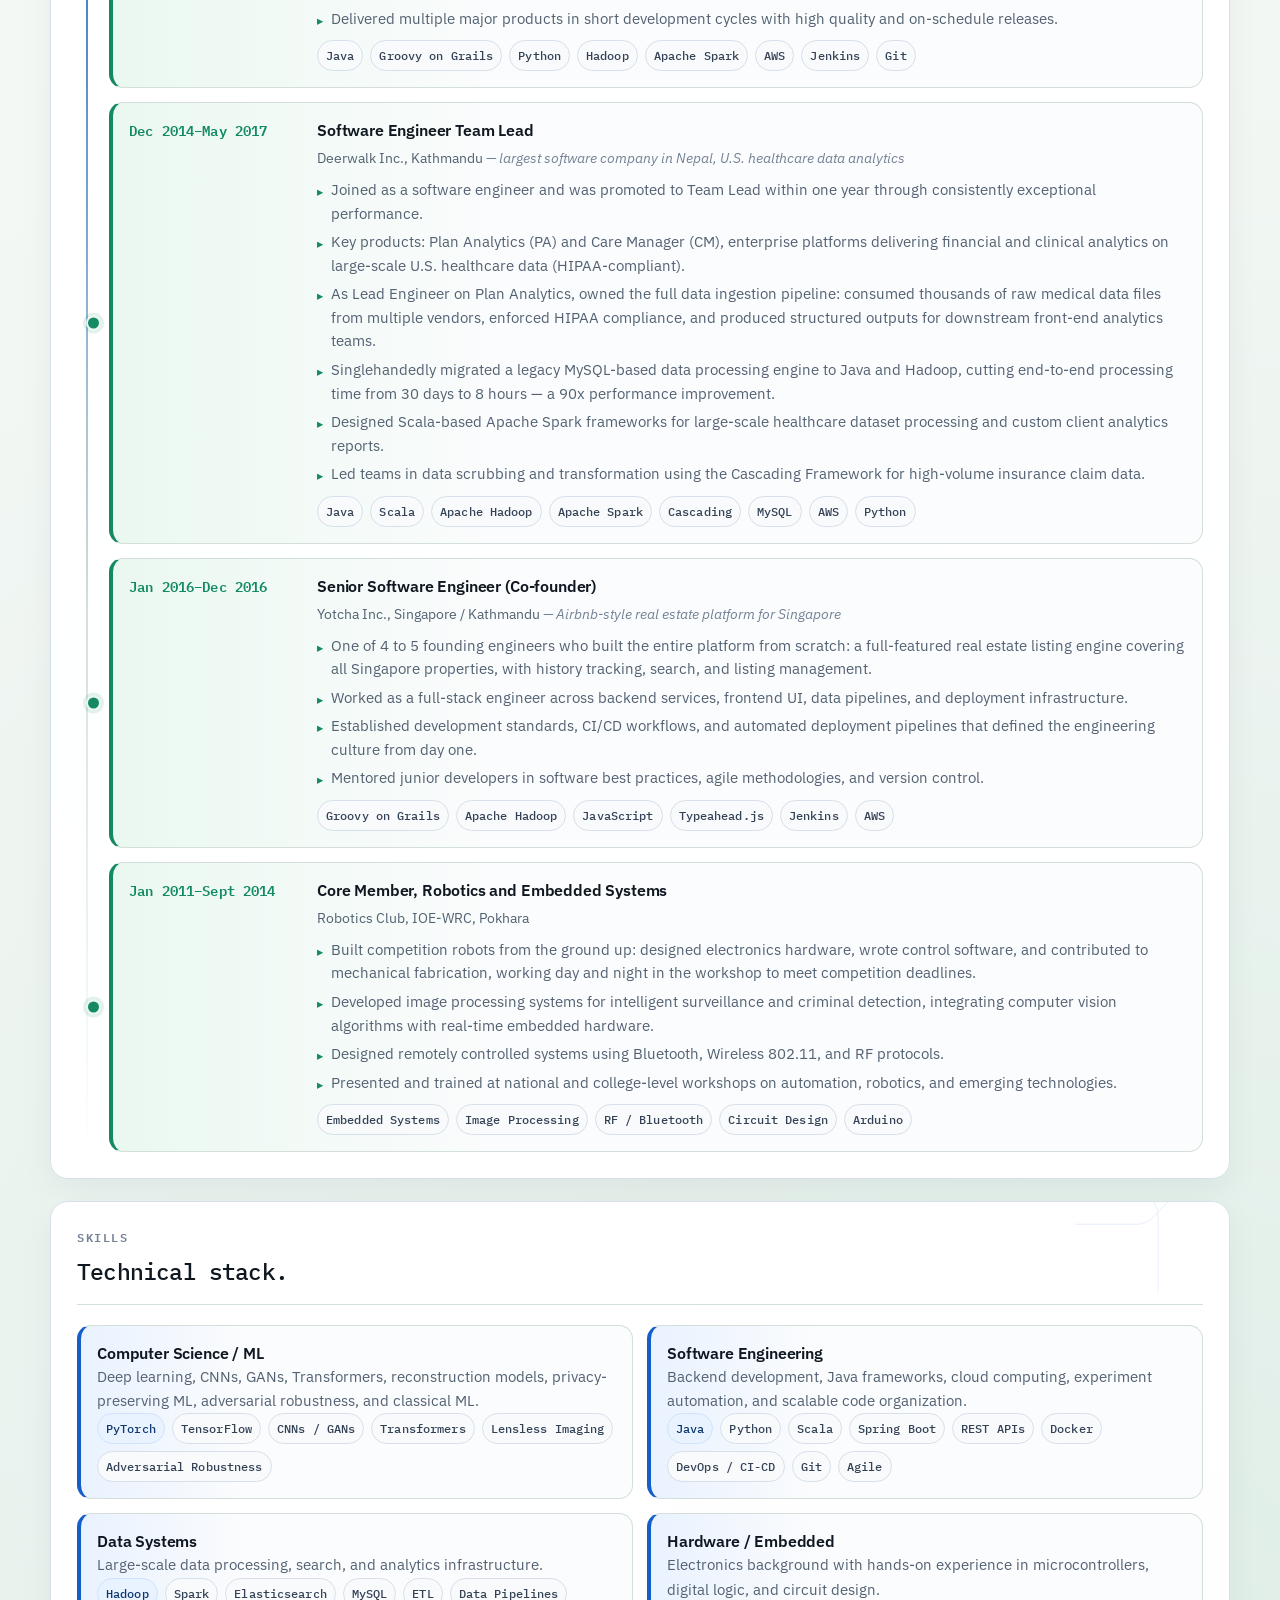
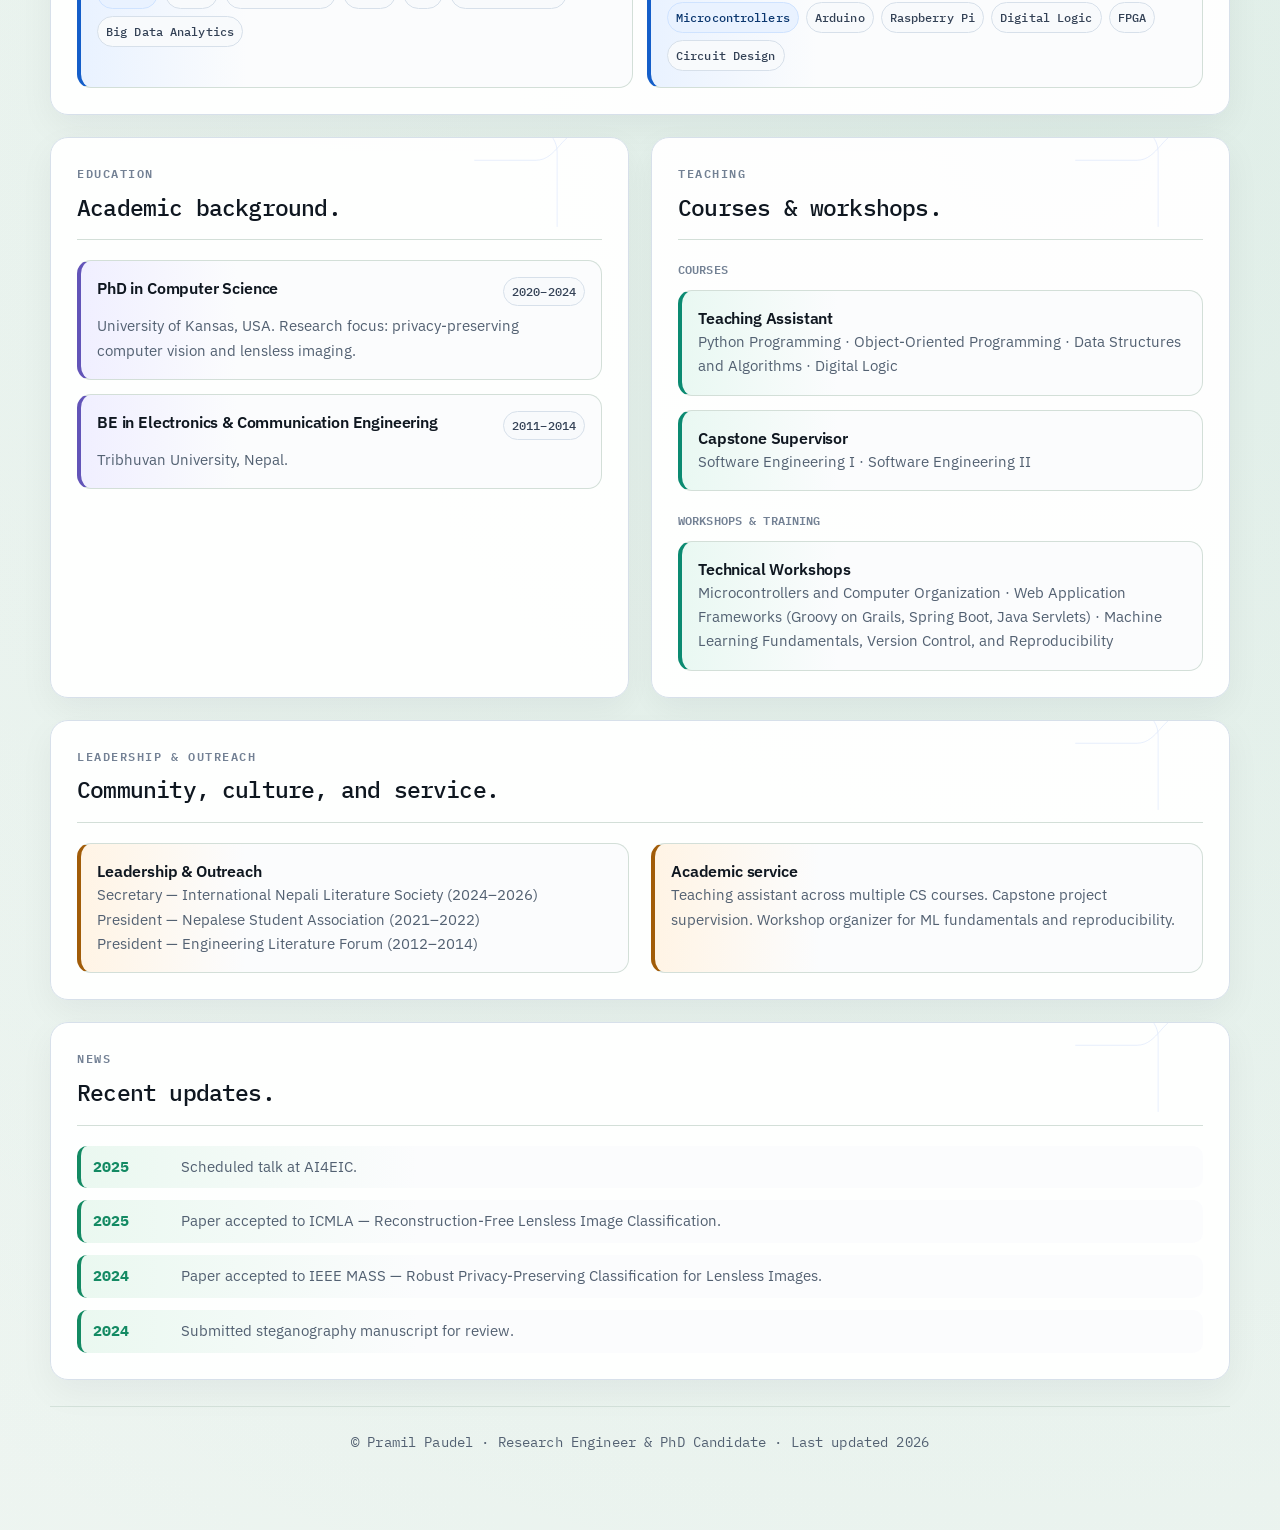
==== commit 3bf113ae: "Mobile view added" ====
--- a/index.html
+++ b/index.html
@@ -5,583 +5,7 @@
   <meta name="viewport" content="width=device-width, initial-scale=1.0" />
   <title>Pramil Paudel | Research Engineer & PhD Candidate</title>
   <meta name="description" content="Pramil Paudel — PhD candidate and research engineer working on privacy-preserving computer vision, lensless imaging, machine learning systems, steganography, and reconstruction analysis." />
-
-  <style>
-    @import url('https://fonts.googleapis.com/css2?family=IBM+Plex+Sans:wght@300;400;450;500;600;700&family=IBM+Plex+Mono:wght@300;400;450;500;600&display=swap');
-
-    :root {
-      --bg: #f4f8f5;
-      --paper: #ffffff;
-      --ink: #0f1720;
-      --muted: #536172;
-      --subtle: #738194;
-      --line: #d3dfd8;
-      --line-strong: #b8ccc1;
-      --blue: #145ec9;
-      --blue-dark: #0b376f;
-      --blue-soft: #e9f2ff;
-      --teal: #0b8a71;
-      --teal-soft: #e9f8f2;
-      --green: #138a63;
-      --green-soft: #eaf8f0;
-      --gold: #a15c08;
-      --gold-soft: #fff4e5;
-      --violet: #6254b8;
-      --violet-soft: #f0efff;
-      --light: #eef5f1;
-      --mono: "IBM Plex Mono", "SFMono-Regular", Consolas, "Liberation Mono", Menlo, monospace;
-      --sans: "IBM Plex Sans", Inter, ui-sans-serif, system-ui, -apple-system, BlinkMacSystemFont, "Segoe UI", sans-serif;
-      --radius: 18px;
-      --shadow-sm: 0 12px 34px rgba(16, 24, 39, 0.052);
-      --shadow-md: 0 20px 52px rgba(15, 23, 42, 0.08);
-      --max: 1180px;
-    }
-
-    * { box-sizing: border-box; margin: 0; padding: 0; }
-    html { scroll-behavior: smooth; }
-
-    body {
-      min-height: 100vh;
-      font-family: var(--sans);
-      font-weight: 400;
-      color: var(--ink);
-      line-height: 1.65;
-      position: relative;
-      overflow-x: hidden;
-      background:
-        radial-gradient(circle at 8% -6%, rgba(20, 94, 201, 0.09), transparent 31%),
-        radial-gradient(circle at 92% 10%, rgba(11, 138, 113, 0.10), transparent 34%),
-        radial-gradient(circle at 82% 82%, rgba(19, 138, 99, 0.08), transparent 28%),
-        linear-gradient(180deg, #fcfffd 0%, var(--bg) 58%, #eef5f1 100%);
-    }
-
-    body::before {
-      content: "";
-      position: fixed; inset: 0; z-index: 0; pointer-events: none; opacity: 0.56;
-      background-image:
-        linear-gradient(rgba(19, 138, 99, 0.05) 1px, transparent 1px),
-        linear-gradient(90deg, rgba(20, 94, 201, 0.04) 1px, transparent 1px),
-        radial-gradient(circle, rgba(15, 23, 42, 0.045) 1px, transparent 1.2px);
-      background-size: 44px 44px, 44px 44px, 22px 22px;
-    }
-
-    body::after {
-      content: "";
-      position: fixed; inset: 0; z-index: 0; pointer-events: none; opacity: 0.72;
-      background-image: url("data:image/svg+xml,%3Csvg xmlns='http://www.w3.org/2000/svg' width='980' height='680' viewBox='0 0 980 680'%3E%3Cg fill='none' stroke='%232563eb' stroke-width='1.05' stroke-opacity='.16'%3E%3Cpath d='M0 86 H150 C196 86 202 44 246 44 H430 C474 44 486 96 532 96 H980'/%3E%3Cpath d='M0 232 H126 C178 232 186 178 236 178 H432 C482 178 492 238 548 238 H980'/%3E%3Cpath d='M0 430 H190 C238 430 248 372 300 372 H540 C596 372 604 430 660 430 H980'/%3E%3Cpath d='M112 0 V92 C112 132 156 142 156 184 V680'/%3E%3Cpath d='M790 0 V138 C790 182 738 192 738 238 V680'/%3E%3Cpath d='M430 44 V110 C430 148 468 154 468 190 V680'/%3E%3Ccircle cx='246' cy='44' r='4'/%3E%3Ccircle cx='532' cy='96' r='4'/%3E%3Ccircle cx='236' cy='178' r='4'/%3E%3Ccircle cx='548' cy='238' r='4'/%3E%3Ccircle cx='300' cy='372' r='4'/%3E%3Ccircle cx='660' cy='430' r='4'/%3E%3C/g%3E%3Cg fill='%230f766e' fill-opacity='.13'%3E%3Ccircle cx='156' cy='184' r='5'/%3E%3Ccircle cx='738' cy='238' r='5'/%3E%3Ccircle cx='468' cy='190' r='5'/%3E%3C/g%3E%3C/svg%3E"),
-        url("data:image/svg+xml,%3Csvg xmlns='http://www.w3.org/2000/svg' width='520' height='520' viewBox='0 0 520 520'%3E%3Cg fill='none' stroke='%230f766e' stroke-width='1' stroke-opacity='.11'%3E%3Cpath d='M40 112 H150 C182 112 190 72 222 72 H420'/%3E%3Cpath d='M84 238 H200 C232 238 242 288 276 288 H480'/%3E%3Cpath d='M158 0 V138 C158 176 116 184 116 224 V520'/%3E%3Cpath d='M402 0 V208 C402 242 360 252 360 292 V520'/%3E%3Ccircle cx='222' cy='72' r='4'/%3E%3Ccircle cx='276' cy='288' r='4'/%3E%3C/g%3E%3C/svg%3E");
-      background-repeat: repeat, repeat;
-      background-size: 980px 680px, 520px 520px;
-      background-position: -120px 40px, 80% 160px;
-    }
-
-    a { color: var(--blue); text-decoration: none; }
-    a:hover { text-decoration: underline; }
-
-    .container { width: min(var(--max), calc(100% - 38px)); margin: 0 auto; }
-
-    .topbar {
-      position: sticky; top: 0; z-index: 50;
-      background: rgba(255, 255, 255, 0.90);
-      border-bottom: 1px solid var(--line);
-      backdrop-filter: blur(16px);
-      box-shadow: 0 10px 24px rgba(15, 23, 42, 0.035);
-    }
-    .topbar, .page { position: relative; z-index: 1; }
-
-    .nav {
-      min-height: 66px;
-      display: flex; justify-content: space-between; align-items: center; gap: 20px;
-    }
-
-    .brand {
-      display: inline-flex; align-items: center; gap: 11px;
-      color: var(--ink); font-weight: 600; letter-spacing: -0.015em;
-    }
-    .brand-dot {
-      width: 10px; height: 10px; border-radius: 50%;
-      background: var(--green);
-      box-shadow: 0 0 0 6px rgba(19, 138, 99, 0.14);
-    }
-
-    .nav-links {
-      display: flex; gap: 18px; align-items: center;
-      font-family: var(--mono); font-size: 0.9rem; color: var(--muted); letter-spacing: 0.01em;
-    }
-    .nav-links a { color: var(--muted); }
-    .nav-links a:hover { color: var(--ink); text-decoration: none; }
-
-    .page { padding: 34px 0 66px; }
-
-    /* ─── Hero ─── */
-    .hero {
-      display: grid;
-      grid-template-columns: minmax(0, 1fr) 335px;
-      gap: 22px; align-items: stretch; margin-bottom: 22px;
-    }
-
-    .hero-main, .hero-side, .card {
-      background: rgba(255, 255, 255, 0.94);
-      border: 1px solid #d7e0ea;
-      border-radius: var(--radius);
-      box-shadow: var(--shadow-sm);
-      position: relative; overflow: hidden;
-    }
-
-    .card::before {
-      content: "";
-      position: absolute; right: -90px; top: -90px;
-      width: 260px; height: 200px;
-      pointer-events: none; opacity: 0.18; z-index: 0;
-      background-image: url("data:image/svg+xml,%3Csvg xmlns='http://www.w3.org/2000/svg' width='320' height='220' viewBox='0 0 320 220'%3E%3Cg fill='none' stroke='%232563eb' stroke-width='1' stroke-opacity='.7'%3E%3Cpath d='M0 52 H70 C96 52 102 22 128 22 H250'/%3E%3Cpath d='M20 138 H96 C122 138 128 102 154 102 H320'/%3E%3Cpath d='M92 0 V70 C92 96 122 102 122 128 V220'/%3E%3Ccircle cx='128' cy='22' r='3'/%3E%3Ccircle cx='154' cy='102' r='3'/%3E%3C/g%3E%3C/svg%3E");
-      background-size: contain; background-repeat: no-repeat;
-    }
-    .card > * { position: relative; z-index: 1; }
-
-    .hero-main {
-      min-height: 380px; border-color: #c5d8cc;
-      background:
-        linear-gradient(135deg, rgba(255,255,255,0.97), rgba(247,252,249,0.95)),
-        radial-gradient(circle at 15% 8%, rgba(37,99,235,0.12), transparent 30%),
-        radial-gradient(circle at 94% 84%, rgba(19,138,99,0.14), transparent 34%);
-    }
-    .hero-main::after { display: none; }
-
-    .hero-visual-lines {
-      position: absolute; inset: 0; pointer-events: none;
-      background-image: url("data:image/svg+xml,%3Csvg xmlns='http://www.w3.org/2000/svg' width='940' height='440' viewBox='0 0 940 440'%3E%3Cg fill='none' stroke='%230f172a' stroke-width='1' stroke-opacity='.095'%3E%3Cpath d='M78 82 H256 C304 82 310 42 360 42 H592 C640 42 654 96 704 96 H900'/%3E%3Cpath d='M44 196 H190 C242 196 250 150 302 150 H510 C560 150 572 210 626 210 H910'/%3E%3Cpath d='M72 320 H318 C366 320 376 266 428 266 H638 C692 266 704 322 760 322 H900'/%3E%3Cpath d='M170 18 V106 C170 146 214 154 214 196 V420'/%3E%3Cpath d='M800 18 V132 C800 174 748 184 748 228 V420'/%3E%3C/g%3E%3Cg fill='%232563eb' fill-opacity='.18'%3E%3Ccircle cx='360' cy='42' r='4'/%3E%3Ccircle cx='704' cy='96' r='4'/%3E%3Ccircle cx='302' cy='150' r='4'/%3E%3Ccircle cx='626' cy='210' r='4'/%3E%3Ccircle cx='428' cy='266' r='4'/%3E%3Ccircle cx='760' cy='322' r='4'/%3E%3C/g%3E%3C/svg%3E"),
-        linear-gradient(rgba(37,99,235,0.032) 1px, transparent 1px),
-        linear-gradient(90deg, rgba(37,99,235,0.032) 1px, transparent 1px);
-      background-repeat: no-repeat, repeat, repeat;
-      background-position: center right, 0 0, 0 0;
-      background-size: 940px 440px, 36px 36px, 36px 36px;
-      opacity: 0.95;
-      mask-image: radial-gradient(circle at 74% 46%, black, rgba(0,0,0,0.65) 44%, transparent 86%);
-    }
-
-    .hero-content {
-      position: relative; z-index: 1;
-      display: grid; grid-template-columns: 1fr;
-      min-height: 380px; max-width: 840px;
-      padding: 36px; align-content: center;
-    }
-
-    .hero-meta {
-      display: flex; flex-wrap: wrap; gap: 9px; align-items: center;
-      margin-bottom: 22px; font-family: var(--mono);
-    }
-
-    .role-chip {
-      display: inline-flex; align-items: center; gap: 8px;
-      color: #0e5d56; background: #ecfaf4; border: 1px solid #bfe6d4;
-      border-radius: 999px; padding: 7px 11px;
-      font-size: 0.76rem; font-weight: 600; white-space: nowrap;
-      box-shadow: 0 6px 14px rgba(19, 138, 99, 0.08);
-    }
-    .role-chip::before {
-      content: ""; width: 8px; height: 8px; border-radius: 50%;
-      background: var(--green); box-shadow: 0 0 0 5px rgba(19,138,99,0.12);
-    }
-    .role-path { color: var(--muted); font-size: 0.76rem; }
-
-    h1 {
-      font-family: var(--mono); font-weight: 450;
-      max-width: 760px;
-      font-size: clamp(2.35rem, 4.8vw, 4.05rem);
-      line-height: 1.03; letter-spacing: -0.058em;
-      margin-bottom: 15px;
-    }
-
-    .hero-copy { max-width: 700px; color: var(--muted); font-size: 1rem; line-height: 1.72; }
-
-    .hero-actions { display: flex; flex-wrap: wrap; gap: 10px; margin-top: 22px; }
-
-    .btn {
-      display: inline-flex; min-height: 42px; align-items: center; justify-content: center;
-      padding: 0 14px; border-radius: 999px;
-      font-family: var(--mono); font-size: 0.88rem; font-weight: 550; letter-spacing: 0.01em;
-      transition: transform 160ms ease, background 160ms ease, border-color 160ms ease;
-    }
-    .btn:hover { transform: translateY(-1px); text-decoration: none; }
-    .btn-primary { color: white; background: linear-gradient(135deg, #0d4d75, #117a61); border: 1px solid #117a61; box-shadow: 0 10px 22px rgba(17, 122, 97, 0.18); }
-    .btn-secondary { color: var(--ink); background: #fbfcfd; border: 1px solid var(--line-strong); }
-    .btn-secondary:hover { border-color: #a7d6c3; background: #f4fbf7; }
-
-    .hero-side {
-      padding: 26px;
-      display: grid;
-      align-content: start;
-      gap: 18px;
-    }
-
-    .profile-mini {
-      display: grid;
-      grid-template-columns: 1fr;
-      gap: 16px;
-      justify-items: center;
-      text-align: center;
-    }
-
-    .avatar {
-      width: 118px; height: 118px; border-radius: 28px;
-      display: grid; place-items: center;
-      color: white; position: relative; overflow: hidden;
-      background: linear-gradient(135deg, #0f172a, #117a61);
-      font-size: 1.8rem; font-weight: 600; letter-spacing: -0.05em;
-      box-shadow: 0 16px 36px rgba(15, 23, 42, 0.14);
-    }
-    .avatar img { position: absolute; inset: 0; width: 100%; height: 100%; object-fit: cover; z-index: 2; }
-    .avatar span { position: relative; z-index: 1; }
-
-    .profile-mini h2 { font-size: 1.35rem; line-height: 1.15; font-weight: 650; letter-spacing: -0.035em; }
-    .profile-mini p { color: var(--muted); font-size: 0.91rem; line-height: 1.5; margin-top: 5px; }
-
-    .profile-note {
-      margin-top: 14px;
-      display: grid;
-      gap: 10px;
-      color: var(--muted);
-      font-size: 0.86rem;
-      line-height: 1.58;
-      text-align: left;
-      max-width: 100%;
-    }
-    .profile-note div { padding: 0; }
-    .profile-note strong {
-      font-family: var(--mono);
-      color: var(--ink);
-      font-weight: 600;
-      letter-spacing: 0.01em;
-    }
-    .profile-note a {
-      color: #0d6e5c;
-      font-weight: 600;
-    }
-
-    .side-block { padding-top: 2px; }
-
-    .side-label, .section-label, .group-label {
-      font-family: var(--mono); color: var(--subtle);
-      font-size: 0.74rem; font-weight: 600; letter-spacing: 0.13em;
-      text-transform: uppercase; margin-bottom: 10px;
-    }
-
-    .contact-list { display: grid; gap: 8px; font-size: 0.89rem; color: var(--muted); }
-    .contact-list strong { font-family: var(--mono); color: var(--ink); font-weight: 550; letter-spacing: 0.01em; }
-
-    .compact-focus .contact-list div { padding: 8px 0; border-bottom: 1px solid #eef2f7; }
-    .compact-focus .contact-list div:last-child { border-bottom: 0; }
-
-    .tag-row, .chip-row { display: flex; flex-wrap: wrap; gap: 7px; }
-
-    .tag, .chip, .status, .date {
-      font-family: var(--mono);
-      padding: 5px 8px; border-radius: 999px;
-      font-size: 0.72rem; font-weight: 500; letter-spacing: 0.01em;
-      background: #f8fafc; border: 1px solid #d7e0ea; color: #334155;
-    }
-    .chip-row .chip:first-child, .tag-row .tag:first-child {
-      background: var(--blue-soft); border-color: #cfe3ff; color: var(--blue-dark);
-    }
-
-    /* ─── Impact grid ─── */
-    .impact-grid {
-      display: grid; grid-template-columns: repeat(4, 1fr);
-      gap: 12px; margin-bottom: 22px;
-    }
-    .impact-card {
-      padding: 16px; background: rgba(255,255,255,0.95);
-      border: 1px solid var(--line); border-radius: 16px; box-shadow: var(--shadow-sm);
-      position: relative; overflow: hidden;
-    }
-    .impact-card::before {
-      content: "";
-      position: absolute; left: 0; top: 0; right: 0; height: 4px;
-      background: linear-gradient(90deg, var(--blue), var(--green));
-      opacity: 0.95;
-    }
-    .impact-card strong {
-      display: block; font-size: 1.05rem; line-height: 1.25;
-      font-weight: 600; letter-spacing: -0.02em; color: var(--ink); margin-bottom: 6px;
-    }
-    .impact-card span { display: block; color: var(--muted); font-size: 0.83rem; line-height: 1.5; }
-
-    /* ─── Stack / Cards ─── */
-    .stack { display: grid; gap: 22px; }
-    .card { padding: 26px; }
-
-    .section-head {
-      display: grid; grid-template-columns: 1fr; gap: 6px; align-items: start;
-      padding-bottom: 18px; border-bottom: 1px solid var(--line); margin-bottom: 20px;
-    }
-    .section-head h2 {
-      font-family: var(--mono); font-size: 1.45rem; line-height: 1.2;
-      font-weight: 500; letter-spacing: -0.035em;
-    }
-    .section-head p { color: var(--muted); font-size: 0.95rem; line-height: 1.7; max-width: 790px; display: none; }
-
-    /* ─── Bio ─── */
-    .bio-grid { display: grid; grid-template-columns: 1.2fr 0.8fr; gap: 18px; }
-    .bio-text { color: var(--muted); font-size: 1rem; line-height: 1.85; }
-    .bio-text p + p { margin-top: 14px; }
-
-    .focus-panel {
-      background: linear-gradient(180deg, #fcfffd, #f5fbf8); border: 1px solid var(--line);
-      border-radius: 14px; padding: 16px;
-    }
-    .focus-panel h3 { font-size: 1rem; font-weight: 600; letter-spacing: -0.015em; margin-bottom: 10px; }
-    .focus-list { display: grid; gap: 10px; color: var(--muted); font-size: 0.92rem; line-height: 1.55; }
-    .focus-list div { padding-left: 13px; border-left: 3px solid #bde6d4; }
-
-    /* ─── Video ─── */
-    .video-card { padding: 0; overflow: hidden; }
-    .video-head {
-      display: grid; grid-template-columns: 1fr; gap: 6px; padding: 26px;
-      border-bottom: 1px solid var(--line);
-    }
-    .video-head h2 {
-      font-family: var(--mono); font-size: 1.45rem; line-height: 1.2;
-      font-weight: 500; letter-spacing: -0.035em;
-    }
-    .video-head p { color: var(--muted); font-size: 0.95rem; line-height: 1.7; max-width: 760px; }
-
-    .video-layout { display: grid; grid-template-columns: 1.28fr 0.72fr; min-height: 420px; }
-
-    .video-frame {
-      position: relative; min-height: 420px;
-      background:
-        linear-gradient(135deg, rgba(11,99,206,0.11), rgba(8,127,140,0.10)),
-        radial-gradient(circle at 24% 24%, rgba(11,99,206,0.24), transparent 24%),
-        radial-gradient(circle at 72% 65%, rgba(161,92,8,0.15), transparent 28%),
-        linear-gradient(180deg, #eef4fa, #e1eaf2);
-      border-right: 1px solid var(--line);
-      display: grid; place-items: center;
-    }
-    .video-frame::before {
-      content: ""; position: absolute; inset: 0;
-      background-image:
-        linear-gradient(rgba(11,99,206,0.07) 1px, transparent 1px),
-        linear-gradient(90deg, rgba(11,99,206,0.07) 1px, transparent 1px),
-        radial-gradient(circle, rgba(16,24,39,0.075) 1px, transparent 1px);
-      background-size: 32px 32px, 32px 32px, 18px 18px;
-      opacity: 0.52;
-    }
-    .video-frame iframe {
-      position: absolute; inset: 0; width: 100%; height: 100%;
-      border: 0; object-fit: cover; z-index: 2;
-    }
-
-    .video-info { padding: 28px; display: grid; align-content: center; gap: 15px; background: #fbfcfd; }
-    .video-info h3 { font-size: 1.55rem; line-height: 1.16; letter-spacing: -0.035em; font-weight: 600; }
-    .video-info p { color: var(--muted); font-size: 0.96rem; line-height: 1.75; }
-
-    .video-steps { display: grid; gap: 8px; }
-    .video-steps div {
-      padding: 10px 12px; border-radius: 12px;
-      border: 1px solid #d1e7db; background: linear-gradient(90deg, #eef9f3, #f6fbff);
-      color: var(--muted); font-size: 0.86rem; line-height: 1.45;
-    }
-    .video-steps strong { font-family: var(--mono); color: var(--ink); font-weight: 600; letter-spacing: 0.01em; }
-
-    /* ─── Systems ─── */
-    .systems-grid {
-      display: grid; grid-template-columns: repeat(2, minmax(0, 1fr));
-      gap: 18px; align-items: stretch;
-    }
-
-    .system-card {
-      overflow: hidden; border: 1px solid var(--line); border-radius: 17px;
-      background: rgba(255,255,255,0.96); box-shadow: var(--shadow-sm);
-      transition: transform 160ms ease, box-shadow 160ms ease, border-color 160ms ease;
-    }
-    .system-card:hover { transform: translateY(-3px); border-color: var(--line-strong); box-shadow: var(--shadow-md); }
-    .system-card.featured { display: block; min-height: auto; }
-
-    .system-visual {
-      position: relative; width: 100%; height: 220px;
-      border-bottom: 1px solid var(--line); overflow: hidden;
-    }
-    .system-card.featured .system-visual { height: 220px; }
-    .system-visual::after {
-      content: ""; position: absolute; inset: 0;
-      background: linear-gradient(180deg, rgba(255,255,255,0.05), rgba(17,24,39,0.18));
-    }
-   .system-visual img {
-        width: 100%;
-        height: 100%;
-        object-fit: cover;
-        display: block;
-}
-
-    .visual-lensless {
-      background:
-        radial-gradient(circle at 18% 30%, rgba(11,99,206,0.28), transparent 25%),
-        radial-gradient(circle at 74% 44%, rgba(8,127,140,0.24), transparent 26%),
-        repeating-linear-gradient(90deg, rgba(11,99,206,0.07), rgba(11,99,206,0.07) 1px, transparent 1px, transparent 18px),
-        linear-gradient(135deg, #eef6ff, #dceaf7);
-    }
-    .visual-hide {
-      background:
-        linear-gradient(45deg, rgba(11,99,206,0.16) 25%, transparent 25%),
-        linear-gradient(-45deg, rgba(8,127,140,0.16) 25%, transparent 25%),
-        radial-gradient(circle at 76% 28%, rgba(161,92,8,0.16), transparent 26%),
-        linear-gradient(135deg, #f5f8fb, #deecf1);
-      background-size: 24px 24px, 24px 24px, auto, cover;
-    }
-    .visual-recon {
-      background:
-        radial-gradient(circle at 28% 30%, rgba(161,92,8,0.23), transparent 24%),
-        radial-gradient(circle at 68% 62%, rgba(11,99,206,0.24), transparent 26%),
-        repeating-linear-gradient(0deg, rgba(16,24,39,0.035), rgba(16,24,39,0.035) 1px, transparent 1px, transparent 16px),
-        linear-gradient(135deg, #f7f2ea, #deebf4);
-    }
-    .visual-physics {
-      background:
-        radial-gradient(circle at 24% 32%, rgba(19,138,99,0.25), transparent 25%),
-        radial-gradient(circle at 70% 54%, rgba(20,94,201,0.22), transparent 28%),
-        repeating-linear-gradient(45deg, rgba(19,138,99,0.07), rgba(19,138,99,0.07) 1px, transparent 1px, transparent 14px),
-        repeating-linear-gradient(90deg, rgba(15,23,42,0.035), rgba(15,23,42,0.035) 1px, transparent 1px, transparent 18px),
-        linear-gradient(135deg, #eefaf3, #e3edf7);
-    }
-
-    .system-body { padding: 22px; }
-    .system-card.featured .system-body { padding: 30px; }
-
-    .system-type {
-      font-family: var(--mono); color: #0d6e5c;
-      font-size: 0.76rem; font-weight: 700; letter-spacing: 0.12em;
-      text-transform: uppercase; margin-bottom: 9px;
-    }
-    .system-body h3 { font-size: 1.18rem; line-height: 1.35; font-weight: 600; letter-spacing: -0.02em; }
-    .system-card.featured .system-body h3 { font-size: 1.42rem; max-width: 760px; }
-    .system-body p { margin-top: 10px; color: var(--muted); font-size: 0.94rem; line-height: 1.7; }
-
-    .fact-grid { display: grid; gap: 8px; margin-top: 14px; }
-    .fact {
-      display: grid; grid-template-columns: 96px 1fr; gap: 10px;
-      font-size: 0.85rem; line-height: 1.48; color: var(--muted);
-    }
-    .fact strong { font-family: var(--mono); color: var(--ink); font-weight: 600; letter-spacing: 0.01em; }
-
-    /* ─── Outputs with timeline dot+line ─── */
-    .output-grid, .experience-list, .timeline-list, .talk-list, .award-list { display: grid; gap: 14px; }
-    .group-label { font-family: var(--mono); margin: 20px 0 10px; letter-spacing: 0.01em; }
-    .group-label:first-child { margin-top: 0; }
-
-    .output-card, .experience-item, .skill-card, .talk-item, .award-item, .timeline-item {
-      padding: 16px; border: 1px solid var(--line); border-radius: 14px; background: #fbfcfd;
-    }
-
-    .output-top, .timeline-top {
-      display: flex; justify-content: space-between; gap: 14px; align-items: flex-start; margin-bottom: 8px;
-    }
-    .output-card h3, .experience-item h3, .skill-card h3, .talk-item h3, .award-item h3, .timeline-item h3 {
-      font-size: 1rem; line-height: 1.45; font-weight: 600; letter-spacing: -0.01em;
-    }
-    .output-card p, .experience-item p, .skill-card p, .talk-item p, .award-item p, .timeline-item p {
-      color: var(--muted); font-size: 0.92rem; line-height: 1.65;
-    }
-
-    .status, .date {
-      flex: 0 0 auto; padding: 4px 8px; border-radius: 999px; white-space: nowrap;
-    }
-
-    .link-row {
-      display: flex; gap: 12px; flex-wrap: wrap; margin-top: 10px;
-      font-size: 0.86rem; font-weight: 500;
-    }
-
-    /* ─── Timeline connector (dot + vertical line) ─── */
-    .tl-section { position: relative; padding-left: 32px; }
-    .tl-section::before {
-      content: "";
-      position: absolute; left: 9px; top: 0; bottom: 0;
-      width: 1.5px;
-      background: linear-gradient(180deg, var(--green), var(--blue), var(--line) 76%, transparent);
-    }
-    .tl-section .group-label { position: relative; }
-    .tl-section .group-label::before {
-      content: "";
-      position: absolute; left: -32px; top: 50%; transform: translateY(-50%);
-      width: 11px; height: 11px; border-radius: 50%;
-      background: var(--green);
-      border: 2.5px solid var(--green-soft);
-      box-shadow: 0 0 0 3px rgba(19,138,99,0.12);
-    }
-    .tl-section .output-card,
-    .tl-section .experience-item { position: relative; }
-    .tl-section .output-card::before,
-    .tl-section .experience-item::before {
-      content: "";
-      position: absolute; left: -27px; top: 20px;
-      width: 7px; height: 7px; border-radius: 50%;
-      background: var(--line-strong);
-      border: 2px solid #f0f4f8;
-    }
-
-    /* ─── Experience ─── */
-    .experience-card { border-left: 5px solid var(--green); }
-    .experience-item {
-      display: grid; grid-template-columns: 170px 1fr; gap: 18px;
-    }
-    .experience-item.industry {
-      border-left: 4px solid var(--green);
-      background: linear-gradient(90deg, var(--green-soft), #fbfcfd 35%);
-    }
-    .experience-item.research {
-      border-left: 4px solid var(--blue);
-      background: linear-gradient(90deg, var(--blue-soft), #fbfcfd 35%);
-    }
-    .experience-date {
-      font-family: var(--mono); color: var(--blue); font-size: 0.86rem; font-weight: 600; letter-spacing: 0.01em;
-    }
-    .experience-item.industry .experience-date { color: var(--green); }
-    .experience-org { color: var(--muted); font-size: 0.9rem; margin: 4px 0 8px; }
-
-    /* ─── Two col / Skills ─── */
-    .two-col { display: grid; grid-template-columns: 1fr 1fr; gap: 22px; }
-    .skill-grid { display: grid; grid-template-columns: repeat(2, 1fr); gap: 14px; }
-
-    /* ─── News ─── */
-    .news-list { display: grid; gap: 12px; }
-    .news-item {
-      display: grid; grid-template-columns: 76px 1fr; gap: 12px;
-      color: var(--muted); font-size: 0.92rem; line-height: 1.55;
-    }
-    .news-date { font-family: var(--mono); color: var(--green); font-weight: 700; letter-spacing: 0.01em; }
-
-    footer {
-      font-family: var(--mono); padding: 24px 0 10px;
-      color: var(--muted); text-align: center; font-size: 0.88rem; letter-spacing: 0.01em;
-      border-top: 1px solid rgba(184, 204, 193, 0.45);
-      margin-top: 4px;
-    }
-
-    /* ─── Responsive ─── */
-    @media (max-width: 980px) {
-      .hero, .impact-grid, .section-head, .video-head, .video-layout,
-      .systems-grid, .bio-grid, .two-col, .skill-grid,
-      .experience-item { grid-template-columns: 1fr; }
-      .video-frame { border-right: 0; border-bottom: 1px solid var(--line); }
-      .system-card.featured .system-visual, .system-visual { height: 180px; }
-    }
-
-    @media (max-width: 720px) {
-      .container { width: min(100% - 26px, var(--max)); }
-      .nav { align-items: flex-start; padding: 14px 0; flex-direction: column; }
-      .nav-links { flex-wrap: wrap; gap: 13px; }
-      .hero-content, .card, .video-head, .video-info { padding: 20px; }
-      h1 { font-size: 2.38rem; }
-      .profile-mini { grid-template-columns: 1fr; }
-      .output-top, .timeline-top { flex-direction: column; }
-      .fact, .news-item { grid-template-columns: 1fr; gap: 2px; }
-      .tl-section { padding-left: 24px; }
-      .tl-section::before { left: 6px; }
-      .tl-section .group-label::before { left: -24px; width: 9px; height: 9px; }
-      .tl-section .output-card::before,
-      .tl-section .experience-item::before { left: -20px; }
-    }
-  </style>
+  <link rel="stylesheet" href="new_style.css">
 </head>
 
 <body>
@@ -589,7 +13,6 @@
     <div class="container nav">
       <a class="brand" href="#top"><span class="brand-dot"></span>Pramil Paudel</a>
       <nav class="nav-links" aria-label="Primary navigation">
-        <a href="#bio">Bio</a>
         <a href="#highlight">Highlight</a>
         <a href="#systems">Systems</a>
         <a href="#outputs">Outputs</a>
@@ -602,6 +25,7 @@
   </header>
 
   <main id="top" class="container page">
+
     <!-- ═══════════════════ HERO ═══════════════════ -->
     <section class="hero">
       <div class="hero-main">
@@ -612,12 +36,10 @@
               <span class="role-chip">Research Engineer · PhD Candidate</span>
               <span class="role-path">privacy-preserving vision / lensless imaging / ML systems</span>
             </div>
-
             <h1>Machine learning for visual data that should not be directly seen.</h1>
             <p class="hero-copy">
               I build ML systems for encoded visual measurements—combining computational imaging, deep learning, and engineering pipelines to study utility, privacy, and reconstruction risk. Before graduate school I spent ~5 years in industry as a software engineer and solution architect, building distributed systems with Java/Spring, Spark/Hadoop, Elasticsearch, Docker, and CI/CD on cloud.
             </p>
-
             <div class="hero-actions">
               <a class="btn btn-primary" href="#systems">View Research Systems</a>
               <a class="btn btn-secondary" href="#outputs">Research Outputs</a>
@@ -631,7 +53,6 @@
       <aside class="hero-side">
         <div class="profile-mini">
           <div class="avatar">
-            <!-- Drop your headshot at images/pramil.jpg (or images/profile.jpg) -->
             <img src="images/pramil.jpg" alt="Pramil Paudel" onerror="this.onerror=null;this.src='images/profile.jpg';" />
             <span>PP</span>
           </div>
@@ -642,11 +63,10 @@
               <div><strong>Advisor</strong> — <a href="https://ittc.ku.edu/~fli/" target="_blank" rel="noopener">Fengjun Li</a></div>
               <div>Privacy-preserving machine learning with modern deep learning models and analysis of their behavior.</div>
               <div>Working at the intersection of lensless imaging, privacy preservation, and computer vision: learning without seeing.</div>
-              <div><strong>T2 Lab</strong> — Research with Daniel Tapia Takaki’s group on novel mathematical models for data processing and CERN data. <a href="https://t2lab.ku.edu/" target="_blank" rel="noopener">Lab</a> · <a href="https://t2lab.ku.edu/people/pramil-paudel" target="_blank" rel="noopener">Profile</a></div>
-            </div>
-          </div>
-        </div>
-
+              <div><strong>T2 Lab</strong> — Research with Daniel Tapia Takaki's group on novel mathematical models for data processing and CERN data. <a href="https://t2lab.ku.edu/" target="_blank" rel="noopener">Lab</a> · <a href="https://t2lab.ku.edu/people/pramil-paudel" target="_blank" rel="noopener">Profile</a></div>
+            </div>
+          </div>
+        </div>
         <div class="side-block">
           <div class="contact-list">
             <div><strong>Email</strong> — <a href="mailto:ppaudel35@gmail.com">pramil [dot] paudel [at] ku.edu</a></div>
@@ -679,36 +99,6 @@
     </section>
 
     <div class="stack">
-      <!-- ═══════════════════ BIO ═══════════════════ -->
-      <section id="bio" class="card">
-        <div class="section-head">
-          <div>
-            <div class="section-label">Bio</div>
-            <h2>Researcher, engineer, and visual systems builder.</h2>
-          </div>
-        </div>
-
-        <div class="bio-grid">
-          <div class="bio-text">
-            <p>
-              I'm a PhD student in Computer Science at the University of Kansas working at the intersection of privacy-preserving machine learning and computational (lensless) imaging. My recent work explores how to train and deploy robust classifiers and image-to-image models (CNNs, GANs, Transformers) while minimizing exposure of sensitive visual data—e.g., steganographic encodings and defenses that keep signals useful for learning but opaque for humans. I care about methods that are measurable, reproducible, and practical to ship.
-            </p>
-            <p>
-              Before graduate school I spent ~5 years in industry as a software engineer and solution architect, building distributed systems with Java/Spring, Spark/Hadoop, Elasticsearch, Docker, and CI/CD on cloud. At KU I collaborate with physics on real-time, data-intensive workloads and have taught/assisted courses in Python, OOP, and Data Structures. I also serve in Nepali student and literature organizations. I'm open to collaborations on trustworthy AI, efficient training, and privacy-constrained imaging or healthcare ML.
-            </p>
-          </div>
-
-          <aside class="focus-panel">
-            <h3>Current technical focus</h3>
-            <div class="focus-list">
-              <div>Learning directly from lensless measurements without RGB reconstruction.</div>
-              <div>Hiding full lensless representations inside natural image containers.</div>
-              <div>Testing privacy boundaries using GAN/Transformer reconstruction attacks.</div>
-              <div>Building reproducible pipelines for imaging, training, metrics, and visualization.</div>
-            </div>
-          </aside>
-        </div>
-      </section>
 
       <!-- ═══════════════════ RESEARCH HIGHLIGHT VIDEO ═══════════════════ -->
       <section id="highlight" class="card video-card">
@@ -718,7 +108,6 @@
             <h2>Seeing Without Revealing</h2>
           </div>
         </div>
-
         <div class="video-layout">
           <div class="video-frame">
             <iframe
@@ -731,7 +120,6 @@
               sandbox="allow-forms allow-same-origin allow-scripts allow-top-navigation allow-pointer-lock allow-popups allow-modals allow-orientation-lock allow-popups-to-escape-sandbox allow-presentation allow-top-navigation-by-user-activation">
             </iframe>
           </div>
-
           <div class="video-info">
             <h3>From scene to encoded measurement to privacy analysis.</h3>
             <p>A research overview of the full lensless privacy pipeline.</p>
@@ -753,20 +141,15 @@
             <h2>Research systems.</h2>
           </div>
         </div>
-
         <div class="systems-grid">
-          <!-- System 01: Direct Sensor Semantic Understanding -->
           <article class="system-card featured">
             <div class="system-visual">
-            <img src="images/RFLIC_Architect.png"
-                 alt="Reconstruction-free classification from lensless sensor measurements">
+              <img src="images/RFLIC_Architect.png" alt="Reconstruction-free classification from lensless sensor measurements">
             </div>
             <div class="system-body">
               <div class="system-type">System 01 · Semantic Understanding Without Seeing</div>
               <h3>Reconstruction-Free Classification for Lensless Imaging Systems</h3>
-              <p>
-                Learning semantic information directly from lensless sensor measurements without first reconstructing a human-viewable image.
-              </p>
+              <p>Learning semantic information directly from lensless sensor measurements without first reconstructing a human-viewable image.</p>
               <div class="fact-grid">
                 <div class="fact"><strong>Question</strong><span>Can a model understand visual content from direct sensor measurements that humans cannot interpret?</span></div>
                 <div class="fact"><strong>Focus</strong><span>Reconstruction-free classification, sensor-domain learning, and frequency-aware representation analysis.</span></div>
@@ -781,27 +164,21 @@
             </div>
           </article>
 
-          <!-- System 02: Diffraction Pattern Hiding -->
           <article class="system-card">
             <div class="system-visual visual-hide"></div>
             <div class="system-body">
               <div class="system-type">System 02 · Privacy-Preserving Diffraction Pattern Hiding</div>
               <h3>Privacy-Preserving Image-to-Image Steganography</h3>
-              <div class="chip-row">
-                <span class="chip">Under Review</span>
-              </div>
-            </div>
-          </article>
-
-          <!-- System 03: Reconstruction–Semantics Tradeoff -->
+              <div class="chip-row"><span class="chip">Under Review</span></div>
+            </div>
+          </article>
+
           <article class="system-card">
             <div class="system-visual visual-recon"></div>
             <div class="system-body">
               <div class="system-type">System 03 · Reconstruction–Semantic Understanding Tradeoff</div>
               <h3>Privacy-Preserving Robust Lensless Image Classification</h3>
-              <p>
-                Finding the tradeoff between visual reconstruction risk and semantic understanding in lensless classification systems.
-              </p>
+              <p>Finding the tradeoff between visual reconstruction risk and semantic understanding in lensless classification systems.</p>
               <div class="fact-grid">
                 <div class="fact"><strong>Focus</strong><span>How much semantic utility remains when reconstruction becomes difficult?</span></div>
                 <div class="fact"><strong>Venue</strong><span>IEEE MASS 2024</span></div>
@@ -814,15 +191,12 @@
             </div>
           </article>
 
-          <!-- System 04: Physics-Informed Diffraction Understanding -->
           <article class="system-card">
             <div class="system-visual visual-physics"></div>
             <div class="system-body">
               <div class="system-type">System 04 · Physics-Informed Lensless Diffraction Understanding</div>
               <h3>Physics-Informed Lensless Image Diffraction Understanding</h3>
-              <p>
-                Interpreting lensless diffraction measurements using optical forward models, PSF structure, and physics-guided learning.
-              </p>
+              <p>Interpreting lensless diffraction measurements using optical forward models, PSF structure, and physics-guided learning.</p>
               <div class="chip-row">
                 <span class="chip">PSF</span>
                 <span class="chip">Diffraction</span>
@@ -842,68 +216,75 @@
             <h2>Papers · Book · Code</h2>
           </div>
         </div>
-
-        <div class="tl-section">
-          <div class="group-label">Peer-reviewed</div>
-          <div class="output-grid">
-            <article class="output-card">
-              <div class="output-top">
-                <h3>Robust Privacy-Preserving Classification for Lensless Images</h3>
-                <span class="status">IEEE MASS 2024</span>
-              </div>
-              <p>Sumit Bhattarai, <strong>Pramil Paudel</strong>, Zhu Li, Bo Luo, Fengjun Li</p>
-            </article>
-
-            <article class="output-card">
-              <div class="output-top">
-                <h3>Reconstruction-Free Lensless Image Classification</h3>
-                <span class="status">ICMLA 2025</span>
-              </div>
-              <p><strong>Pramil Paudel</strong>, Fengjun Li</p>
-            </article>
-          </div>
-
-          <div class="group-label">Preprints / Under Review</div>
-          <div class="output-grid">
-            <article class="output-card">
-              <div class="output-top">
-                <h3>Privacy-Preserving Image-to-Image Steganography</h3>
-                <span class="status">Submitted 2024</span>
-              </div>
-              <p><strong>Pramil Paudel</strong>, Bo Luo, Fengjun Li</p>
-            </article>
-
-            <article class="output-card">
-              <div class="output-top">
-                <h3>Realtime Anomaly Detection using Event-by-Event SVD</h3>
-                <span class="status">Preprint</span>
-              </div>
-              <p><strong>Pramil Paudel</strong>, Daniel Tapia Takaki</p>
-            </article>
-          </div>
-
-          <div class="group-label">Book</div>
-          <div class="output-grid">
-            <article class="output-card">
-              <div class="output-top">
-                <h3>Basic Electronics Engineering</h3>
-                <span class="status">Book</span>
-              </div>
-              <p>Bikal Adhikari, <strong>Pramil Paudel</strong> · Heritage Publication, Kathmandu</p>
-            </article>
-          </div>
-
-          <div class="group-label">Code</div>
-          <div class="output-grid">
-            <article class="output-card">
-              <div class="output-top">
-                <h3>Lensless Imaging and Privacy Evaluation Codebase</h3>
-                <span class="status">Code</span>
-              </div>
-              <p>Code, evaluation scripts, visualizations, and experimental pipelines for lensless imaging, reconstruction, and steganographic analysis.</p>
-              <div class="link-row"><a href="https://github.com/pramil-paudel" target="_blank" rel="noopener">GitHub</a></div>
-            </article>
-          </div>
+        <div class="outputs-grid">
+
+          <article class="output-card output-peer">
+            <div class="output-top">
+              <h3>Robust Privacy-Preserving Classification for Lensless Images</h3>
+              <span class="status">IEEE MASS 2024</span>
+            </div>
+            <p>Sumit Bhattarai, <strong>Pramil Paudel</strong>, Zhu Li, Bo Luo, Fengjun Li</p>
+            <div class="tag-row" style="margin-top:8px">
+              <span class="tag">Peer-reviewed</span><span class="tag">Lensless Imaging</span><span class="tag">Privacy</span>
+            </div>
+          </article>
+
+          <article class="output-card output-peer">
+            <div class="output-top">
+              <h3>Reconstruction-Free Lensless Image Classification</h3>
+              <span class="status">ICMLA 2025</span>
+            </div>
+            <p><strong>Pramil Paudel</strong>, Fengjun Li</p>
+            <div class="tag-row" style="margin-top:8px">
+              <span class="tag">Peer-reviewed</span><span class="tag">Classification</span><span class="tag">Sensor Domain</span>
+            </div>
+          </article>
+
+          <article class="output-card output-preprint">
+            <div class="output-top">
+              <h3>Privacy-Preserving Image-to-Image Steganography</h3>
+              <span class="status">Under Review</span>
+            </div>
+            <p><strong>Pramil Paudel</strong>, Bo Luo, Fengjun Li</p>
+            <div class="tag-row" style="margin-top:8px">
+              <span class="tag">Preprint</span><span class="tag">Steganography</span><span class="tag">Privacy</span>
+            </div>
+          </article>
+
+          <article class="output-card output-preprint">
+            <div class="output-top">
+              <h3>Realtime Anomaly Detection using Event-by-Event SVD</h3>
+              <span class="status">Preprint</span>
+            </div>
+            <p><strong>Pramil Paudel</strong>, Daniel Tapia Takaki</p>
+            <div class="tag-row" style="margin-top:8px">
+              <span class="tag">Preprint</span><span class="tag">HEP</span><span class="tag">Real-time ML</span>
+            </div>
+          </article>
+
+          <article class="output-card output-book">
+            <div class="output-top">
+              <h3>Basic Electronics Engineering</h3>
+              <span class="status">Book</span>
+            </div>
+            <p>Bikal Adhikari, <strong>Pramil Paudel</strong> · Heritage Publication, Kathmandu</p>
+            <div class="tag-row" style="margin-top:8px">
+              <span class="tag">Book</span><span class="tag">Electronics</span>
+            </div>
+          </article>
+
+          <article class="output-card output-code">
+            <div class="output-top">
+              <h3>Lensless Imaging and Privacy Evaluation Codebase</h3>
+              <span class="status">Code</span>
+            </div>
+            <p>Evaluation pipelines, visualizations, and experimental scripts for lensless imaging and steganographic analysis.</p>
+            <div class="tag-row" style="margin-top:8px">
+              <span class="tag">Code</span><span class="tag">Open Source</span>
+            </div>
+            <div class="link-row"><a href="https://github.com/pramil-paudel" target="_blank" rel="noopener">GitHub →</a></div>
+          </article>
+
         </div>
       </section>
 
@@ -915,66 +296,8 @@
             <h2>Industry engineering plus graduate research.</h2>
           </div>
         </div>
-
         <div class="tl-section">
-          <div class="group-label">Current</div>
-          <div class="experience-list">
-            <article class="experience-item research">
-              <div class="experience-date">May 2021–Present</div>
-              <div>
-                <h3>Graduate Teaching Assistant &amp; PhD Researcher</h3>
-                <div class="experience-org">The University of Kansas</div>
-                <p>Researching privacy-preserving ML for lensless imaging and HEP real-time data processing. TA for Python, OOP, Data Structures, Digital Logic, and capstone Software Engineering courses.</p>
-              </div>
-            </article>
-          </div>
-
-          <div class="group-label">Industry</div>
-          <div class="experience-list">
-            <article class="experience-item industry">
-              <div class="experience-date">Mar 2019–Dec 2019</div>
-              <div>
-                <h3>Solutions Architect</h3>
-                <div class="experience-org">Renegade Insurance, Kathmandu</div>
-                <p>Designed first working architecture for a digital insurance platform connecting U.S. P&amp;C agents with customers. Built real-time B2C and B2B integration layers. Spring Boot, Microservices, Azure, Kubernetes, MongoDB.</p>
-              </div>
-            </article>
-
-            <article class="experience-item industry">
-              <div class="experience-date">Mar 2017–Dec 2018</div>
-              <div>
-                <h3>Engineering Manager</h3>
-                <div class="experience-org">National Incubation &amp; Research Center, Kathmandu</div>
-                <p>Led 20–25 engineers building data analytics and visualization platforms on homegrown Nepali datasets. Designed Groovy on Grails platform, AWS automation pipelines, and CI/CD infrastructure. Java, Hadoop, Spark, Jenkins.</p>
-              </div>
-            </article>
-
-            <article class="experience-item industry">
-              <div class="experience-date">Jan 2016–Dec 2016</div>
-              <div>
-                <h3>Senior Software Engineer</h3>
-                <div class="experience-org">Yotcha Inc., Kathmandu</div>
-                <p>Founding team member. Designed and launched the flagship real-estate web application. Defined CI/CD workflows and mentored junior developers. Groovy on Grails, Hadoop, JavaScript, AWS.</p>
-              </div>
-            </article>
-
-            <article class="experience-item industry">
-              <div class="experience-date">Dec 2014–May 2017</div>
-              <div>
-                <h3>Software Engineer Team Lead</h3>
-                <div class="experience-org">Deerwalk Inc. (now Deerwalk Services), Kathmandu</div>
-                <p>Designed Scala/Spark frameworks for large-scale U.S. healthcare data analytics. Led data scrubbing and transformation pipelines using Cascading. Integrated AWS cloud storage and runtime pipelines for on-demand processing.</p>
-              </div>
-            </article>
-
-            <article class="experience-item industry">
-              <div class="experience-date">Jan 2011–Sept 2014</div>
-              <div>
-                <h3>Core Member</h3>
-                <div class="experience-org">Robotics Club, IOE-WRC, Pokhara</div>
-                <p>Participated in robot design projects. Contributed to embedded systems development (Bluetooth, Wireless 802.11, RF). Built image-processing projects for surveillance and security monitoring.</p>
-              </div>
-            </article>
+          <div class="experience-list" id="industry-experience-mount">
           </div>
         </div>
       </section>
@@ -987,7 +310,6 @@
             <h2>Technical stack.</h2>
           </div>
         </div>
-
         <div class="skill-grid">
           <article class="skill-card">
             <h3>Computer Science / ML</h3>
@@ -996,7 +318,6 @@
               <span class="chip">PyTorch</span><span class="chip">TensorFlow</span><span class="chip">CNNs / GANs</span><span class="chip">Transformers</span><span class="chip">Lensless Imaging</span><span class="chip">Adversarial Robustness</span>
             </div>
           </article>
-
           <article class="skill-card">
             <h3>Software Engineering</h3>
             <p>Backend development, Java frameworks, cloud computing, experiment automation, and scalable code organization.</p>
@@ -1004,7 +325,6 @@
               <span class="chip">Java</span><span class="chip">Python</span><span class="chip">Scala</span><span class="chip">Spring Boot</span><span class="chip">REST APIs</span><span class="chip">Docker</span><span class="chip">DevOps / CI-CD</span><span class="chip">Git</span><span class="chip">Agile</span>
             </div>
           </article>
-
           <article class="skill-card">
             <h3>Data Systems</h3>
             <p>Large-scale data processing, search, and analytics infrastructure.</p>
@@ -1012,7 +332,6 @@
               <span class="chip">Hadoop</span><span class="chip">Spark</span><span class="chip">Elasticsearch</span><span class="chip">MySQL</span><span class="chip">ETL</span><span class="chip">Data Pipelines</span><span class="chip">Big Data Analytics</span>
             </div>
           </article>
-
           <article class="skill-card">
             <h3>Hardware / Embedded</h3>
             <p>Electronics background with hands-on experience in microcontrollers, digital logic, and circuit design.</p>
@@ -1032,7 +351,6 @@
               <h2>Academic background.</h2>
             </div>
           </div>
-
           <div class="timeline-list">
             <article class="timeline-item">
               <div class="timeline-top">
@@ -1058,7 +376,6 @@
               <h2>Courses &amp; workshops.</h2>
             </div>
           </div>
-
           <div class="group-label">Courses</div>
           <div class="talk-list">
             <article class="talk-item">
@@ -1070,7 +387,6 @@
               <p>Software Engineering I · Software Engineering II</p>
             </article>
           </div>
-
           <div class="group-label">Workshops &amp; Training</div>
           <div class="talk-list">
             <article class="talk-item">
@@ -1089,7 +405,6 @@
             <h2>Community, culture, and service.</h2>
           </div>
         </div>
-
         <div class="two-col">
           <article class="award-item">
             <h3>Leadership &amp; Outreach</h3>
@@ -1114,7 +429,6 @@
             <h2>Recent updates.</h2>
           </div>
         </div>
-
         <div class="news-list">
           <div class="news-item">
             <div class="news-date">2025</div>
@@ -1140,5 +454,29 @@
       </footer>
     </div>
   </main>
+
+  <script>
+    function alignDots() {
+      document.querySelectorAll('.tl-section .experience-item').forEach(item => {
+        const h3 = item.querySelector('h3');
+        if (!h3) return;
+        const itemRect = item.getBoundingClientRect();
+        const h3Rect = h3.getBoundingClientRect();
+        const offset = (h3Rect.top - itemRect.top) + (h3Rect.height / 2) - 5.5;
+        item.style.setProperty('--dot-top', offset + 'px');
+      });
+    }
+
+    fetch('industry_experience.html')
+      .then(r => r.text())
+      .then(html => {
+        document.getElementById('industry-experience-mount').insertAdjacentHTML('beforeend', html);
+        requestAnimationFrame(() => requestAnimationFrame(alignDots));
+      });
+
+    window.addEventListener('resize', alignDots);
+    window.addEventListener('load', alignDots);
+  </script>
+
 </body>
 </html>
--- a/new_style.css
+++ b/new_style.css
@@ -0,0 +1,605 @@
+@import url('https://fonts.googleapis.com/css2?family=IBM+Plex+Sans:wght@300;400;450;500;600;700&family=IBM+Plex+Mono:wght@300;400;450;500;600&display=swap');
+
+:root {
+  --bg: #f4f8f5;
+  --paper: #ffffff;
+  --ink: #0f1720;
+  --muted: #536172;
+  --subtle: #738194;
+  --line: #d3dfd8;
+  --line-strong: #b8ccc1;
+  --blue: #145ec9;
+  --blue-dark: #0b376f;
+  --blue-soft: #e9f2ff;
+  --teal: #0b8a71;
+  --teal-soft: #e9f8f2;
+  --green: #138a63;
+  --green-soft: #eaf8f0;
+  --gold: #a15c08;
+  --gold-soft: #fff4e5;
+  --violet: #6254b8;
+  --violet-soft: #f0efff;
+  --light: #eef5f1;
+  --mono: "IBM Plex Mono", "SFMono-Regular", Consolas, "Liberation Mono", Menlo, monospace;
+  --sans: "IBM Plex Sans", Inter, ui-sans-serif, system-ui, -apple-system, BlinkMacSystemFont, "Segoe UI", sans-serif;
+  --radius: 18px;
+  --shadow-sm: 0 12px 34px rgba(16, 24, 39, 0.052);
+  --shadow-md: 0 20px 52px rgba(15, 23, 42, 0.08);
+  --max: 1180px;
+}
+
+* { box-sizing: border-box; margin: 0; padding: 0; }
+html { scroll-behavior: smooth; }
+
+body {
+  min-height: 100vh;
+  font-family: var(--sans);
+  font-weight: 400;
+  color: var(--ink);
+  line-height: 1.65;
+  position: relative;
+  overflow-x: hidden;
+  background:
+    radial-gradient(circle at 8% -6%, rgba(20, 94, 201, 0.09), transparent 31%),
+    radial-gradient(circle at 92% 10%, rgba(11, 138, 113, 0.10), transparent 34%),
+    radial-gradient(circle at 82% 82%, rgba(19, 138, 99, 0.08), transparent 28%),
+    linear-gradient(180deg, #fcfffd 0%, var(--bg) 58%, #eef5f1 100%);
+}
+
+body::before {
+  content: "";
+  position: fixed; inset: 0; z-index: 0; pointer-events: none; opacity: 0.56;
+  background-image:
+    linear-gradient(rgba(19, 138, 99, 0.05) 1px, transparent 1px),
+    linear-gradient(90deg, rgba(20, 94, 201, 0.04) 1px, transparent 1px),
+    radial-gradient(circle, rgba(15, 23, 42, 0.045) 1px, transparent 1.2px);
+  background-size: 44px 44px, 44px 44px, 22px 22px;
+}
+
+body::after {
+  content: "";
+  position: fixed; inset: 0; z-index: 0; pointer-events: none; opacity: 0.72;
+  background-image: url("data:image/svg+xml,%3Csvg xmlns='http://www.w3.org/2000/svg' width='980' height='680' viewBox='0 0 980 680'%3E%3Cg fill='none' stroke='%232563eb' stroke-width='1.05' stroke-opacity='.16'%3E%3Cpath d='M0 86 H150 C196 86 202 44 246 44 H430 C474 44 486 96 532 96 H980'/%3E%3Cpath d='M0 232 H126 C178 232 186 178 236 178 H432 C482 178 492 238 548 238 H980'/%3E%3Cpath d='M0 430 H190 C238 430 248 372 300 372 H540 C596 372 604 430 660 430 H980'/%3E%3Cpath d='M112 0 V92 C112 132 156 142 156 184 V680'/%3E%3Cpath d='M790 0 V138 C790 182 738 192 738 238 V680'/%3E%3Cpath d='M430 44 V110 C430 148 468 154 468 190 V680'/%3E%3Ccircle cx='246' cy='44' r='4'/%3E%3Ccircle cx='532' cy='96' r='4'/%3E%3Ccircle cx='236' cy='178' r='4'/%3E%3Ccircle cx='548' cy='238' r='4'/%3E%3Ccircle cx='300' cy='372' r='4'/%3E%3Ccircle cx='660' cy='430' r='4'/%3E%3C/g%3E%3Cg fill='%230f766e' fill-opacity='.13'%3E%3Ccircle cx='156' cy='184' r='5'/%3E%3Ccircle cx='738' cy='238' r='5'/%3E%3Ccircle cx='468' cy='190' r='5'/%3E%3C/g%3E%3C/svg%3E"),
+    url("data:image/svg+xml,%3Csvg xmlns='http://www.w3.org/2000/svg' width='520' height='520' viewBox='0 0 520 520'%3E%3Cg fill='none' stroke='%230f766e' stroke-width='1' stroke-opacity='.11'%3E%3Cpath d='M40 112 H150 C182 112 190 72 222 72 H420'/%3E%3Cpath d='M84 238 H200 C232 238 242 288 276 288 H480'/%3E%3Cpath d='M158 0 V138 C158 176 116 184 116 224 V520'/%3E%3Cpath d='M402 0 V208 C402 242 360 252 360 292 V520'/%3E%3Ccircle cx='222' cy='72' r='4'/%3E%3Ccircle cx='276' cy='288' r='4'/%3E%3C/g%3E%3C/svg%3E");
+  background-repeat: repeat, repeat;
+  background-size: 980px 680px, 520px 520px;
+  background-position: -120px 40px, 80% 160px;
+}
+
+a { color: var(--blue); text-decoration: none; }
+a:hover { text-decoration: underline; }
+
+.container { width: min(var(--max), calc(100% - 38px)); margin: 0 auto; }
+
+.topbar {
+  position: sticky; top: 0; z-index: 50;
+  background: rgba(255, 255, 255, 0.90);
+  border-bottom: 1px solid var(--line);
+  backdrop-filter: blur(16px);
+  box-shadow: 0 10px 24px rgba(15, 23, 42, 0.035);
+}
+.topbar, .page { position: relative; z-index: 1; }
+
+.nav {
+  min-height: 66px;
+  display: flex; justify-content: space-between; align-items: center; gap: 20px;
+}
+
+.brand {
+  display: inline-flex; align-items: center; gap: 11px;
+  color: var(--ink); font-weight: 600; letter-spacing: -0.015em;
+}
+.brand-dot {
+  width: 10px; height: 10px; border-radius: 50%;
+  background: var(--green);
+  box-shadow: 0 0 0 6px rgba(19, 138, 99, 0.14);
+}
+
+.nav-links {
+  display: flex; gap: 18px; align-items: center;
+  font-family: var(--mono); font-size: 0.9rem; color: var(--muted); letter-spacing: 0.01em;
+}
+.nav-links a { color: var(--muted); }
+.nav-links a:hover { color: var(--ink); text-decoration: none; }
+
+.page { padding: 34px 0 66px; }
+
+.hero {
+  display: grid;
+  grid-template-columns: minmax(0, 1fr) 335px;
+  gap: 22px; align-items: stretch; margin-bottom: 22px;
+}
+
+.hero-main, .hero-side, .card {
+  background: rgba(255, 255, 255, 0.94);
+  border: 1px solid #d7e0ea;
+  border-radius: var(--radius);
+  box-shadow: var(--shadow-sm);
+  position: relative; overflow: hidden;
+}
+
+.card::before {
+  content: "";
+  position: absolute; right: -90px; top: -90px;
+  width: 260px; height: 200px;
+  pointer-events: none; opacity: 0.18; z-index: 0;
+  background-image: url("data:image/svg+xml,%3Csvg xmlns='http://www.w3.org/2000/svg' width='320' height='220' viewBox='0 0 320 220'%3E%3Cg fill='none' stroke='%232563eb' stroke-width='1' stroke-opacity='.7'%3E%3Cpath d='M0 52 H70 C96 52 102 22 128 22 H250'/%3E%3Cpath d='M20 138 H96 C122 138 128 102 154 102 H320'/%3E%3Cpath d='M92 0 V70 C92 96 122 102 122 128 V220'/%3E%3Ccircle cx='128' cy='22' r='3'/%3E%3Ccircle cx='154' cy='102' r='3'/%3E%3C/g%3E%3C/svg%3E");
+  background-size: contain; background-repeat: no-repeat;
+}
+.card > * { position: relative; z-index: 1; }
+
+.hero-main {
+  min-height: 380px; border-color: #c5d8cc;
+  background:
+    linear-gradient(135deg, rgba(255,255,255,0.97), rgba(247,252,249,0.95)),
+    radial-gradient(circle at 15% 8%, rgba(37,99,235,0.12), transparent 30%),
+    radial-gradient(circle at 94% 84%, rgba(19,138,99,0.14), transparent 34%);
+}
+.hero-main::after { display: none; }
+
+.hero-visual-lines {
+  position: absolute; inset: 0; pointer-events: none;
+  background-image: url("data:image/svg+xml,%3Csvg xmlns='http://www.w3.org/2000/svg' width='940' height='440' viewBox='0 0 940 440'%3E%3Cg fill='none' stroke='%230f172a' stroke-width='1' stroke-opacity='.095'%3E%3Cpath d='M78 82 H256 C304 82 310 42 360 42 H592 C640 42 654 96 704 96 H900'/%3E%3Cpath d='M44 196 H190 C242 196 250 150 302 150 H510 C560 150 572 210 626 210 H910'/%3E%3Cpath d='M72 320 H318 C366 320 376 266 428 266 H638 C692 266 704 322 760 322 H900'/%3E%3Cpath d='M170 18 V106 C170 146 214 154 214 196 V420'/%3E%3Cpath d='M800 18 V132 C800 174 748 184 748 228 V420'/%3E%3C/g%3E%3Cg fill='%232563eb' fill-opacity='.18'%3E%3Ccircle cx='360' cy='42' r='4'/%3E%3Ccircle cx='704' cy='96' r='4'/%3E%3Ccircle cx='302' cy='150' r='4'/%3E%3Ccircle cx='626' cy='210' r='4'/%3E%3Ccircle cx='428' cy='266' r='4'/%3E%3Ccircle cx='760' cy='322' r='4'/%3E%3C/g%3E%3C/svg%3E"),
+    linear-gradient(rgba(37,99,235,0.032) 1px, transparent 1px),
+    linear-gradient(90deg, rgba(37,99,235,0.032) 1px, transparent 1px);
+  background-repeat: no-repeat, repeat, repeat;
+  background-position: center right, 0 0, 0 0;
+  background-size: 940px 440px, 36px 36px, 36px 36px;
+  opacity: 0.95;
+  mask-image: radial-gradient(circle at 74% 46%, black, rgba(0,0,0,0.65) 44%, transparent 86%);
+}
+
+.hero-content {
+  position: relative; z-index: 1;
+  display: grid; grid-template-columns: 1fr;
+  min-height: 380px; max-width: 840px;
+  padding: 36px; align-content: center;
+}
+
+.hero-meta {
+  display: flex; flex-wrap: wrap; gap: 9px; align-items: center;
+  margin-bottom: 22px; font-family: var(--mono);
+}
+
+.role-chip {
+  display: inline-flex; align-items: center; gap: 8px;
+  color: #0e5d56; background: #ecfaf4; border: 1px solid #bfe6d4;
+  border-radius: 999px; padding: 7px 11px;
+  font-size: 0.76rem; font-weight: 600; white-space: nowrap;
+  box-shadow: 0 6px 14px rgba(19, 138, 99, 0.08);
+}
+.role-chip::before {
+  content: ""; width: 8px; height: 8px; border-radius: 50%;
+  background: var(--green); box-shadow: 0 0 0 5px rgba(19,138,99,0.12);
+}
+.role-path { color: var(--muted); font-size: 0.76rem; }
+
+h1 {
+  font-family: var(--mono); font-weight: 450;
+  max-width: 760px;
+  font-size: clamp(2.35rem, 4.8vw, 4.05rem);
+  line-height: 1.03; letter-spacing: -0.058em;
+  margin-bottom: 15px;
+}
+
+.hero-copy { max-width: 700px; color: var(--muted); font-size: 1rem; line-height: 1.72; }
+.hero-actions { display: flex; flex-wrap: wrap; gap: 10px; margin-top: 22px; }
+
+.btn {
+  display: inline-flex; min-height: 42px; align-items: center; justify-content: center;
+  padding: 0 14px; border-radius: 999px;
+  font-family: var(--mono); font-size: 0.88rem; font-weight: 550; letter-spacing: 0.01em;
+  transition: transform 160ms ease, background 160ms ease, border-color 160ms ease;
+}
+.btn:hover { transform: translateY(-1px); text-decoration: none; }
+.btn-primary { color: white; background: linear-gradient(135deg, #0d4d75, #117a61); border: 1px solid #117a61; box-shadow: 0 10px 22px rgba(17, 122, 97, 0.18); }
+.btn-secondary { color: var(--ink); background: #fbfcfd; border: 1px solid var(--line-strong); }
+.btn-secondary:hover { border-color: #a7d6c3; background: #f4fbf7; }
+
+.hero-side { padding: 26px; display: grid; align-content: start; gap: 18px; }
+
+.profile-mini {
+  display: grid; grid-template-columns: 1fr;
+  gap: 16px; justify-items: center; text-align: center;
+}
+
+.avatar {
+  width: 118px; height: 118px; border-radius: 28px;
+  display: grid; place-items: center;
+  color: white; position: relative; overflow: hidden;
+  background: linear-gradient(135deg, #0f172a, #117a61);
+  font-size: 1.8rem; font-weight: 600; letter-spacing: -0.05em;
+  box-shadow: 0 16px 36px rgba(15, 23, 42, 0.14);
+}
+.avatar img { position: absolute; inset: 0; width: 100%; height: 100%; object-fit: cover; z-index: 2; }
+.avatar span { position: relative; z-index: 1; }
+
+.profile-mini h2 { font-size: 1.35rem; line-height: 1.15; font-weight: 650; letter-spacing: -0.035em; }
+.profile-mini p { color: var(--muted); font-size: 0.91rem; line-height: 1.5; margin-top: 5px; }
+
+.profile-note {
+  margin-top: 14px; display: grid; gap: 10px;
+  color: var(--muted); font-size: 0.86rem; line-height: 1.58;
+  text-align: left; max-width: 100%;
+}
+.profile-note div { padding: 0; }
+.profile-note strong { font-family: var(--mono); color: var(--ink); font-weight: 600; letter-spacing: 0.01em; }
+.profile-note a { color: #0d6e5c; font-weight: 600; }
+
+.side-block { padding-top: 2px; }
+
+.side-label, .section-label, .group-label {
+  font-family: var(--mono); color: var(--subtle);
+  font-size: 0.74rem; font-weight: 600; letter-spacing: 0.13em;
+  text-transform: uppercase; margin-bottom: 10px;
+}
+
+.contact-list { display: grid; gap: 8px; font-size: 0.89rem; color: var(--muted); }
+.contact-list strong { font-family: var(--mono); color: var(--ink); font-weight: 550; letter-spacing: 0.01em; }
+
+.compact-focus .contact-list div { padding: 8px 0; border-bottom: 1px solid #eef2f7; }
+.compact-focus .contact-list div:last-child { border-bottom: 0; }
+
+.tag-row, .chip-row { display: flex; flex-wrap: wrap; gap: 7px; }
+
+.tag, .chip, .status, .date {
+  font-family: var(--mono);
+  padding: 5px 8px; border-radius: 999px;
+  font-size: 0.72rem; font-weight: 500; letter-spacing: 0.01em;
+  background: #f8fafc; border: 1px solid #d7e0ea; color: #334155;
+}
+.chip-row .chip:first-child, .tag-row .tag:first-child {
+  background: var(--blue-soft); border-color: #cfe3ff; color: var(--blue-dark);
+}
+
+.impact-grid {
+  display: grid; grid-template-columns: repeat(4, 1fr);
+  gap: 12px; margin-bottom: 22px;
+}
+.impact-card {
+  padding: 16px; background: rgba(255,255,255,0.95);
+  border: 1px solid var(--line); border-radius: 16px; box-shadow: var(--shadow-sm);
+  position: relative; overflow: hidden;
+}
+.impact-card::before {
+  content: "";
+  position: absolute; left: 0; top: 0; right: 0; height: 4px;
+  background: linear-gradient(90deg, var(--blue), var(--green));
+  opacity: 0.95;
+}
+.impact-card strong {
+  display: block; font-size: 1.05rem; line-height: 1.25;
+  font-weight: 600; letter-spacing: -0.02em; color: var(--ink); margin-bottom: 6px;
+}
+.impact-card span { display: block; color: var(--muted); font-size: 0.83rem; line-height: 1.5; }
+
+.stack { display: grid; gap: 22px; }
+.card { padding: 26px; }
+
+.section-head {
+  display: grid; grid-template-columns: 1fr; gap: 6px; align-items: start;
+  padding-bottom: 18px; border-bottom: 1px solid var(--line); margin-bottom: 20px;
+}
+.section-head h2 {
+  font-family: var(--mono); font-size: 1.45rem; line-height: 1.2;
+  font-weight: 500; letter-spacing: -0.035em;
+}
+.section-head p { color: var(--muted); font-size: 0.95rem; line-height: 1.7; max-width: 790px; display: none; }
+
+.bio-grid { display: grid; grid-template-columns: 1.2fr 0.8fr; gap: 18px; }
+.bio-text { color: var(--muted); font-size: 1rem; line-height: 1.85; }
+.bio-text p + p { margin-top: 14px; }
+
+.focus-panel {
+  background: linear-gradient(180deg, #fcfffd, #f5fbf8); border: 1px solid var(--line);
+  border-radius: 14px; padding: 16px;
+}
+.focus-panel h3 { font-size: 1rem; font-weight: 600; letter-spacing: -0.015em; margin-bottom: 10px; }
+.focus-list { display: grid; gap: 10px; color: var(--muted); font-size: 0.92rem; line-height: 1.55; }
+.focus-list div { padding-left: 13px; border-left: 3px solid #bde6d4; }
+
+.video-card { padding: 0; overflow: hidden; }
+.video-head {
+  display: grid; grid-template-columns: 1fr; gap: 6px; padding: 26px;
+  border-bottom: 1px solid var(--line);
+}
+.video-head h2 {
+  font-family: var(--mono); font-size: 1.45rem; line-height: 1.2;
+  font-weight: 500; letter-spacing: -0.035em;
+}
+.video-head p { color: var(--muted); font-size: 0.95rem; line-height: 1.7; max-width: 760px; }
+
+.video-layout { display: grid; grid-template-columns: 1.28fr 0.72fr; min-height: 420px; }
+
+.video-frame {
+  position: relative; min-height: 420px;
+  background:
+    linear-gradient(135deg, rgba(11,99,206,0.11), rgba(8,127,140,0.10)),
+    radial-gradient(circle at 24% 24%, rgba(11,99,206,0.24), transparent 24%),
+    radial-gradient(circle at 72% 65%, rgba(161,92,8,0.15), transparent 28%),
+    linear-gradient(180deg, #eef4fa, #e1eaf2);
+  border-right: 1px solid var(--line);
+  display: grid; place-items: center;
+}
+.video-frame::before {
+  content: ""; position: absolute; inset: 0;
+  background-image:
+    linear-gradient(rgba(11,99,206,0.07) 1px, transparent 1px),
+    linear-gradient(90deg, rgba(11,99,206,0.07) 1px, transparent 1px),
+    radial-gradient(circle, rgba(16,24,39,0.075) 1px, transparent 1px);
+  background-size: 32px 32px, 32px 32px, 18px 18px;
+  opacity: 0.52;
+}
+.video-frame iframe {
+  position: absolute; inset: 0; width: 100%; height: 100%;
+  border: 0; object-fit: cover; z-index: 2;
+}
+
+.video-info { padding: 28px; display: grid; align-content: center; gap: 15px; background: #fbfcfd; }
+.video-info h3 { font-size: 1.55rem; line-height: 1.16; letter-spacing: -0.035em; font-weight: 600; }
+.video-info p { color: var(--muted); font-size: 0.96rem; line-height: 1.75; }
+
+.video-steps { display: grid; gap: 8px; }
+.video-steps div {
+  padding: 10px 12px; border-radius: 12px;
+  border: 1px solid #d1e7db; background: linear-gradient(90deg, #eef9f3, #f6fbff);
+  color: var(--muted); font-size: 0.86rem; line-height: 1.45;
+}
+.video-steps strong { font-family: var(--mono); color: var(--ink); font-weight: 600; letter-spacing: 0.01em; }
+
+.systems-grid {
+  display: grid; grid-template-columns: repeat(2, minmax(0, 1fr));
+  gap: 18px; align-items: stretch;
+}
+
+.system-card {
+  overflow: hidden; border: 1px solid var(--line); border-radius: 17px;
+  background: rgba(255,255,255,0.96); box-shadow: var(--shadow-sm);
+  transition: transform 160ms ease, box-shadow 160ms ease, border-color 160ms ease;
+}
+.system-card:hover { transform: translateY(-3px); border-color: var(--line-strong); box-shadow: var(--shadow-md); }
+.system-card.featured { display: block; min-height: auto; }
+
+.system-visual {
+  position: relative; width: 100%; height: 220px;
+  border-bottom: 1px solid var(--line); overflow: hidden;
+}
+.system-card.featured .system-visual { height: 220px; }
+.system-visual::after {
+  content: ""; position: absolute; inset: 0;
+  background: linear-gradient(180deg, rgba(255,255,255,0.05), rgba(17,24,39,0.18));
+}
+.system-visual img { width: 100%; height: 100%; object-fit: cover; display: block; }
+
+.visual-lensless {
+  background:
+    radial-gradient(circle at 18% 30%, rgba(11,99,206,0.28), transparent 25%),
+    radial-gradient(circle at 74% 44%, rgba(8,127,140,0.24), transparent 26%),
+    repeating-linear-gradient(90deg, rgba(11,99,206,0.07), rgba(11,99,206,0.07) 1px, transparent 1px, transparent 18px),
+    linear-gradient(135deg, #eef6ff, #dceaf7);
+}
+.visual-hide {
+  background:
+    linear-gradient(45deg, rgba(11,99,206,0.16) 25%, transparent 25%),
+    linear-gradient(-45deg, rgba(8,127,140,0.16) 25%, transparent 25%),
+    radial-gradient(circle at 76% 28%, rgba(161,92,8,0.16), transparent 26%),
+    linear-gradient(135deg, #f5f8fb, #deecf1);
+  background-size: 24px 24px, 24px 24px, auto, cover;
+}
+.visual-recon {
+  background:
+    radial-gradient(circle at 28% 30%, rgba(161,92,8,0.23), transparent 24%),
+    radial-gradient(circle at 68% 62%, rgba(11,99,206,0.24), transparent 26%),
+    repeating-linear-gradient(0deg, rgba(16,24,39,0.035), rgba(16,24,39,0.035) 1px, transparent 1px, transparent 16px),
+    linear-gradient(135deg, #f7f2ea, #deebf4);
+}
+.visual-physics {
+  background:
+    radial-gradient(circle at 24% 32%, rgba(19,138,99,0.25), transparent 25%),
+    radial-gradient(circle at 70% 54%, rgba(20,94,201,0.22), transparent 28%),
+    repeating-linear-gradient(45deg, rgba(19,138,99,0.07), rgba(19,138,99,0.07) 1px, transparent 1px, transparent 14px),
+    repeating-linear-gradient(90deg, rgba(15,23,42,0.035), rgba(15,23,42,0.035) 1px, transparent 1px, transparent 18px),
+    linear-gradient(135deg, #eefaf3, #e3edf7);
+}
+
+.system-body { padding: 22px; }
+.system-card.featured .system-body { padding: 30px; }
+
+.system-type {
+  font-family: var(--mono); color: #0d6e5c;
+  font-size: 0.76rem; font-weight: 700; letter-spacing: 0.12em;
+  text-transform: uppercase; margin-bottom: 9px;
+}
+.system-body h3 { font-size: 1.18rem; line-height: 1.35; font-weight: 600; letter-spacing: -0.02em; }
+.system-card.featured .system-body h3 { font-size: 1.42rem; max-width: 760px; }
+.system-body p { margin-top: 10px; color: var(--muted); font-size: 0.94rem; line-height: 1.7; }
+
+.fact-grid { display: grid; gap: 8px; margin-top: 14px; }
+.fact {
+  display: grid; grid-template-columns: 96px 1fr; gap: 10px;
+  font-size: 0.85rem; line-height: 1.48; color: var(--muted);
+}
+.fact strong { font-family: var(--mono); color: var(--ink); font-weight: 600; letter-spacing: 0.01em; }
+
+.output-grid, .experience-list, .timeline-list, .talk-list, .award-list { display: grid; gap: 14px; }
+.group-label { font-family: var(--mono); margin: 20px 0 10px; letter-spacing: 0.01em; }
+.group-label:first-child { margin-top: 0; }
+
+.output-card, .experience-item, .skill-card, .talk-item, .award-item, .timeline-item {
+  padding: 16px; border: 1px solid var(--line); border-radius: 14px; background: #fbfcfd;
+}
+
+.output-top, .timeline-top {
+  display: flex; justify-content: space-between; gap: 14px; align-items: flex-start; margin-bottom: 8px;
+}
+.output-card h3, .experience-item h3, .skill-card h3, .talk-item h3, .award-item h3, .timeline-item h3 {
+  font-size: 1rem; line-height: 1.45; font-weight: 600; letter-spacing: -0.01em;
+}
+.output-card p, .experience-item p, .skill-card p, .talk-item p, .award-item p, .timeline-item p {
+  color: var(--muted); font-size: 0.92rem; line-height: 1.65;
+}
+
+.status, .date {
+  flex: 0 0 auto; padding: 4px 8px; border-radius: 999px; white-space: nowrap;
+}
+
+.link-row {
+  display: flex; gap: 12px; flex-wrap: wrap; margin-top: 10px;
+  font-size: 0.86rem; font-weight: 500;
+}
+
+.tl-section { position: relative; padding-left: 32px; }
+.tl-section::before {
+  content: "";
+  position: absolute; left: 9px; top: 0; bottom: 0;
+  width: 1.5px;
+  background: linear-gradient(180deg, var(--green), var(--blue), var(--line) 76%, transparent);
+}
+
+.tl-section .group-label { position: relative; }
+.tl-section .group-label::before { display: none; }
+
+.tl-section .output-card,
+.tl-section .experience-item { position: relative; }
+
+.tl-section .output-card::before {
+  content: "";
+  position: absolute; left: -27px; top: 20px;
+  width: 7px; height: 7px; border-radius: 50%;
+  background: var(--line-strong);
+  border: 2px solid #f0f4f8;
+}
+
+.tl-section .experience-item::before {
+  content: "";
+  position: absolute;
+  left: -27px;
+  top: 50%;
+  transform: translateY(-50%);
+  width: 11px; height: 11px; border-radius: 50%;
+  background: var(--green);
+  border: 2.5px solid var(--green-soft);
+  box-shadow: 0 0 0 3px rgba(19,138,99,0.12);
+}
+
+.tl-section .experience-item { overflow: visible; }
+
+.experience-card { border-left: 5px solid var(--green); }
+.experience-item { display: grid; grid-template-columns: 170px 1fr; gap: 18px; }
+.experience-item.industry {
+  border-left: 4px solid var(--green);
+  background: linear-gradient(90deg, var(--green-soft), #fbfcfd 35%);
+}
+.experience-item.research {
+  border-left: 4px solid var(--blue);
+  background: linear-gradient(90deg, var(--blue-soft), #fbfcfd 35%);
+}
+.experience-date {
+  font-family: var(--mono); color: var(--blue); font-size: 0.86rem; font-weight: 600; letter-spacing: 0.01em;
+}
+.experience-item.industry .experience-date { color: var(--green); }
+.experience-org { color: var(--muted); font-size: 0.9rem; margin: 4px 0 8px; }
+
+.exp-bullets { margin: 8px 0 0 0; padding: 0; list-style: none; display: grid; gap: 5px; }
+.exp-bullets li { padding-left: 14px; position: relative; color: var(--muted); font-size: 0.92rem; line-height: 1.6; }
+.exp-bullets li::before { content: "▸"; position: absolute; left: 0; color: var(--green); font-size: 0.78rem; top: 4px; }
+
+.two-col { display: grid; grid-template-columns: 1fr 1fr; gap: 22px; }
+.skill-grid { display: grid; grid-template-columns: repeat(2, 1fr); gap: 14px; }
+
+.news-list { display: grid; gap: 12px; }
+.news-item {
+  display: grid; grid-template-columns: 76px 1fr; gap: 12px;
+  color: var(--muted); font-size: 0.92rem; line-height: 1.55;
+}
+.news-date { font-family: var(--mono); color: var(--green); font-weight: 700; letter-spacing: 0.01em; }
+
+footer {
+  font-family: var(--mono); padding: 24px 0 10px;
+  color: var(--muted); text-align: center; font-size: 0.88rem; letter-spacing: 0.01em;
+  border-top: 1px solid rgba(184, 204, 193, 0.45);
+  margin-top: 4px;
+}
+
+@media (max-width: 980px) {
+  .hero, .impact-grid, .section-head, .video-head, .video-layout,
+  .systems-grid, .bio-grid, .two-col, .skill-grid,
+  .experience-item { grid-template-columns: 1fr; }
+  .video-frame { border-right: 0; border-bottom: 1px solid var(--line); }
+  .system-card.featured .system-visual, .system-visual { height: 180px; }
+}
+
+@media (max-width: 720px) {
+  .container { width: min(100% - 26px, var(--max)); }
+  .nav { align-items: flex-start; padding: 14px 0; flex-direction: column; }
+  .nav-links { flex-wrap: wrap; gap: 13px; }
+  .hero-content, .card, .video-head, .video-info { padding: 20px; }
+  h1 { font-size: 2.38rem; }
+  .profile-mini { grid-template-columns: 1fr; }
+  .output-top, .timeline-top { flex-direction: column; }
+  .fact, .news-item { grid-template-columns: 1fr; gap: 2px; }
+  .tl-section { padding-left: 24px; }
+  .tl-section::before { left: 6px; }
+  .tl-section .output-card::before { left: -20px; }
+  .tl-section .experience-item::before { left: -20px; }
+}
+
+.outputs-grid {
+  display: grid;
+  grid-template-columns: 1fr 1fr;
+  gap: 14px;
+}
+
+@media (max-width: 720px) {
+  .outputs-grid { grid-template-columns: 1fr; }
+}
+
+.outputs-grid {
+  display: grid;
+  grid-template-columns: 1fr 1fr;
+  gap: 14px;
+}
+.output-card { border-left: 4px solid var(--line); }
+.output-peer { border-left-color: var(--blue); background: linear-gradient(90deg, var(--blue-soft), #fbfcfd 30%); }
+.output-preprint { border-left-color: var(--teal); background: linear-gradient(90deg, var(--teal-soft), #fbfcfd 30%); }
+.output-book { border-left-color: var(--gold); background: linear-gradient(90deg, var(--gold-soft), #fbfcfd 30%); }
+.output-code { border-left-color: var(--green); background: linear-gradient(90deg, var(--green-soft), #fbfcfd 30%); }
+
+@media (max-width: 720px) {
+  .outputs-grid { grid-template-columns: 1fr; }
+}
+
+/* Skills */
+.skill-card {
+  border-left: 4px solid var(--blue);
+  background: linear-gradient(90deg, var(--blue-soft), #fbfcfd 30%);
+}
+
+/* Teaching */
+.talk-item {
+  border-left: 4px solid var(--teal);
+  background: linear-gradient(90deg, var(--teal-soft), #fbfcfd 30%);
+}
+
+/* Timeline (education) */
+.timeline-item {
+  border-left: 4px solid var(--violet);
+  background: linear-gradient(90deg, var(--violet-soft), #fbfcfd 30%);
+}
+
+/* Outreach / awards */
+.award-item {
+  border-left: 4px solid var(--gold);
+  background: linear-gradient(90deg, var(--gold-soft), #fbfcfd 30%);
+}
+
+/* News */
+.news-item {
+  border-left: 4px solid var(--green);
+  background: linear-gradient(90deg, var(--green-soft), #fbfcfd 30%);
+  padding: 10px 12px;
+  border-radius: 10px;
+}
+.experience-card {
+  border-left: 1px solid #d7e0ea;
+}
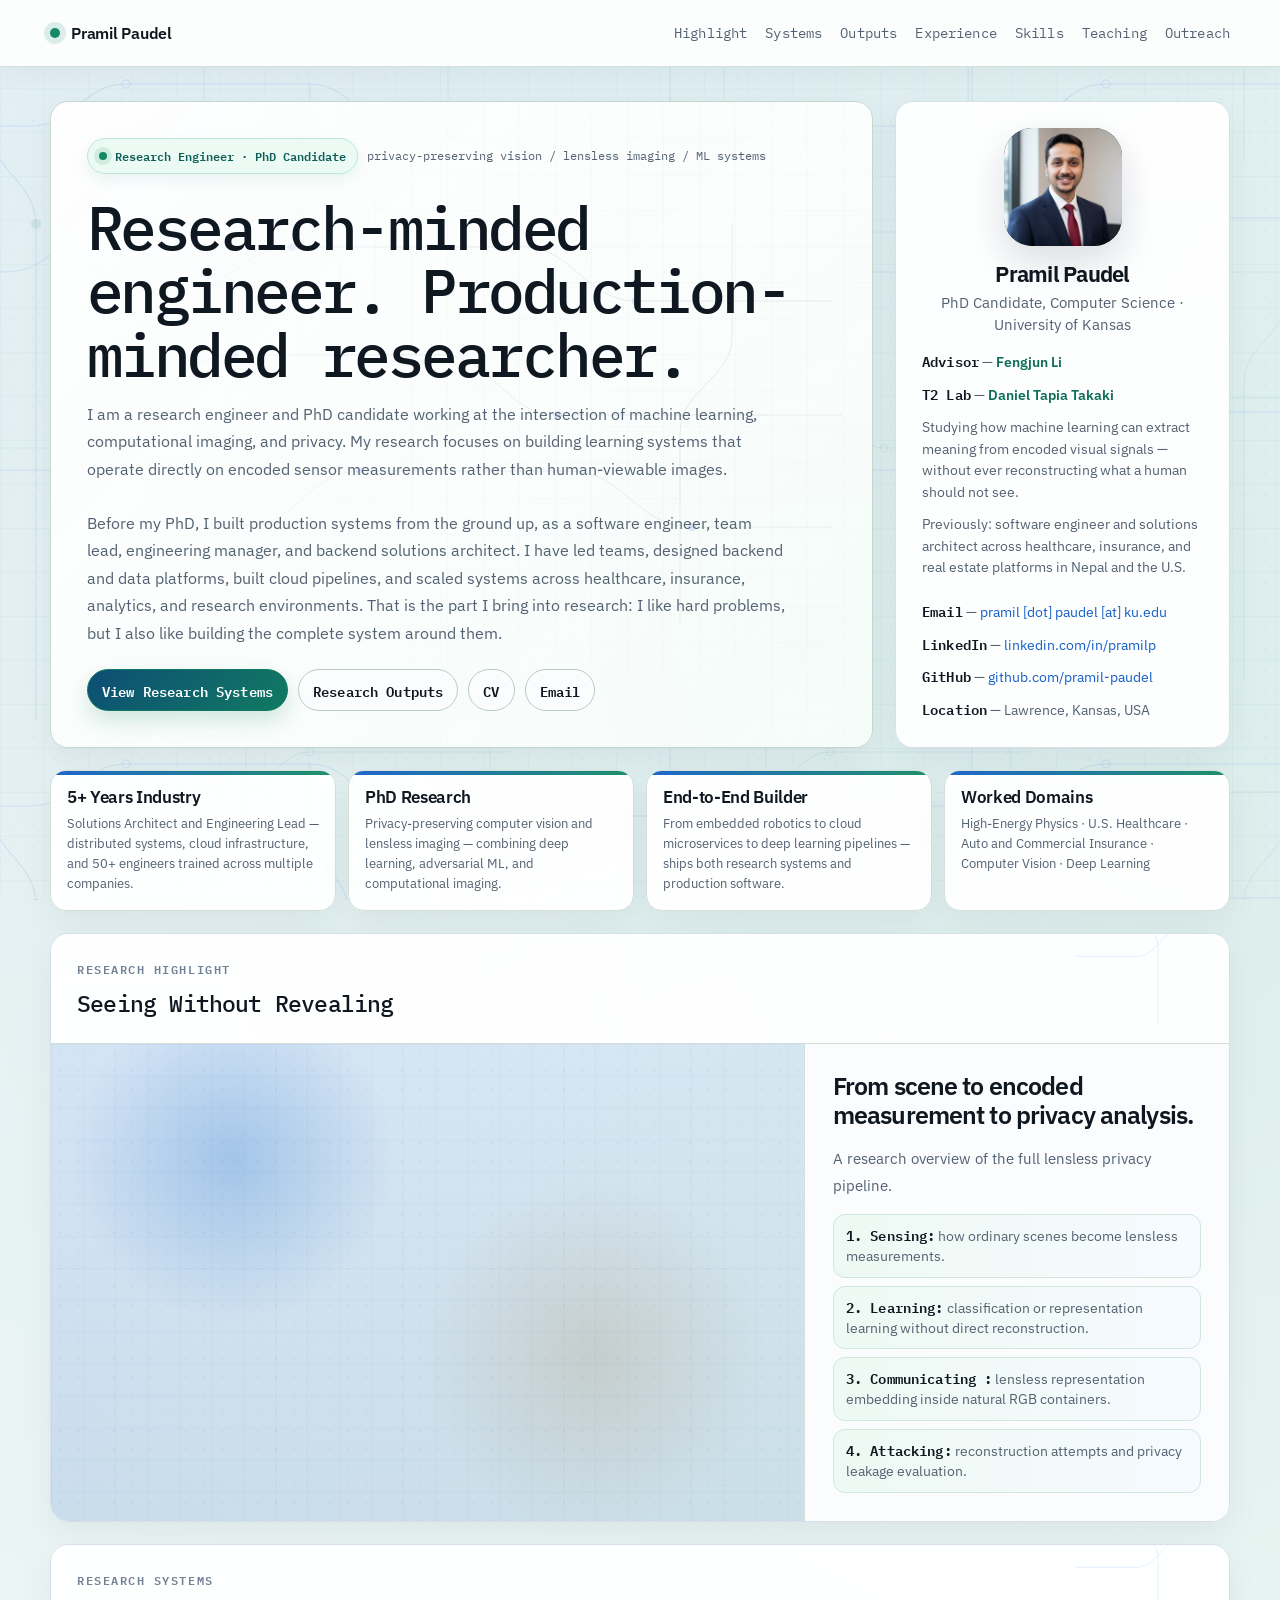
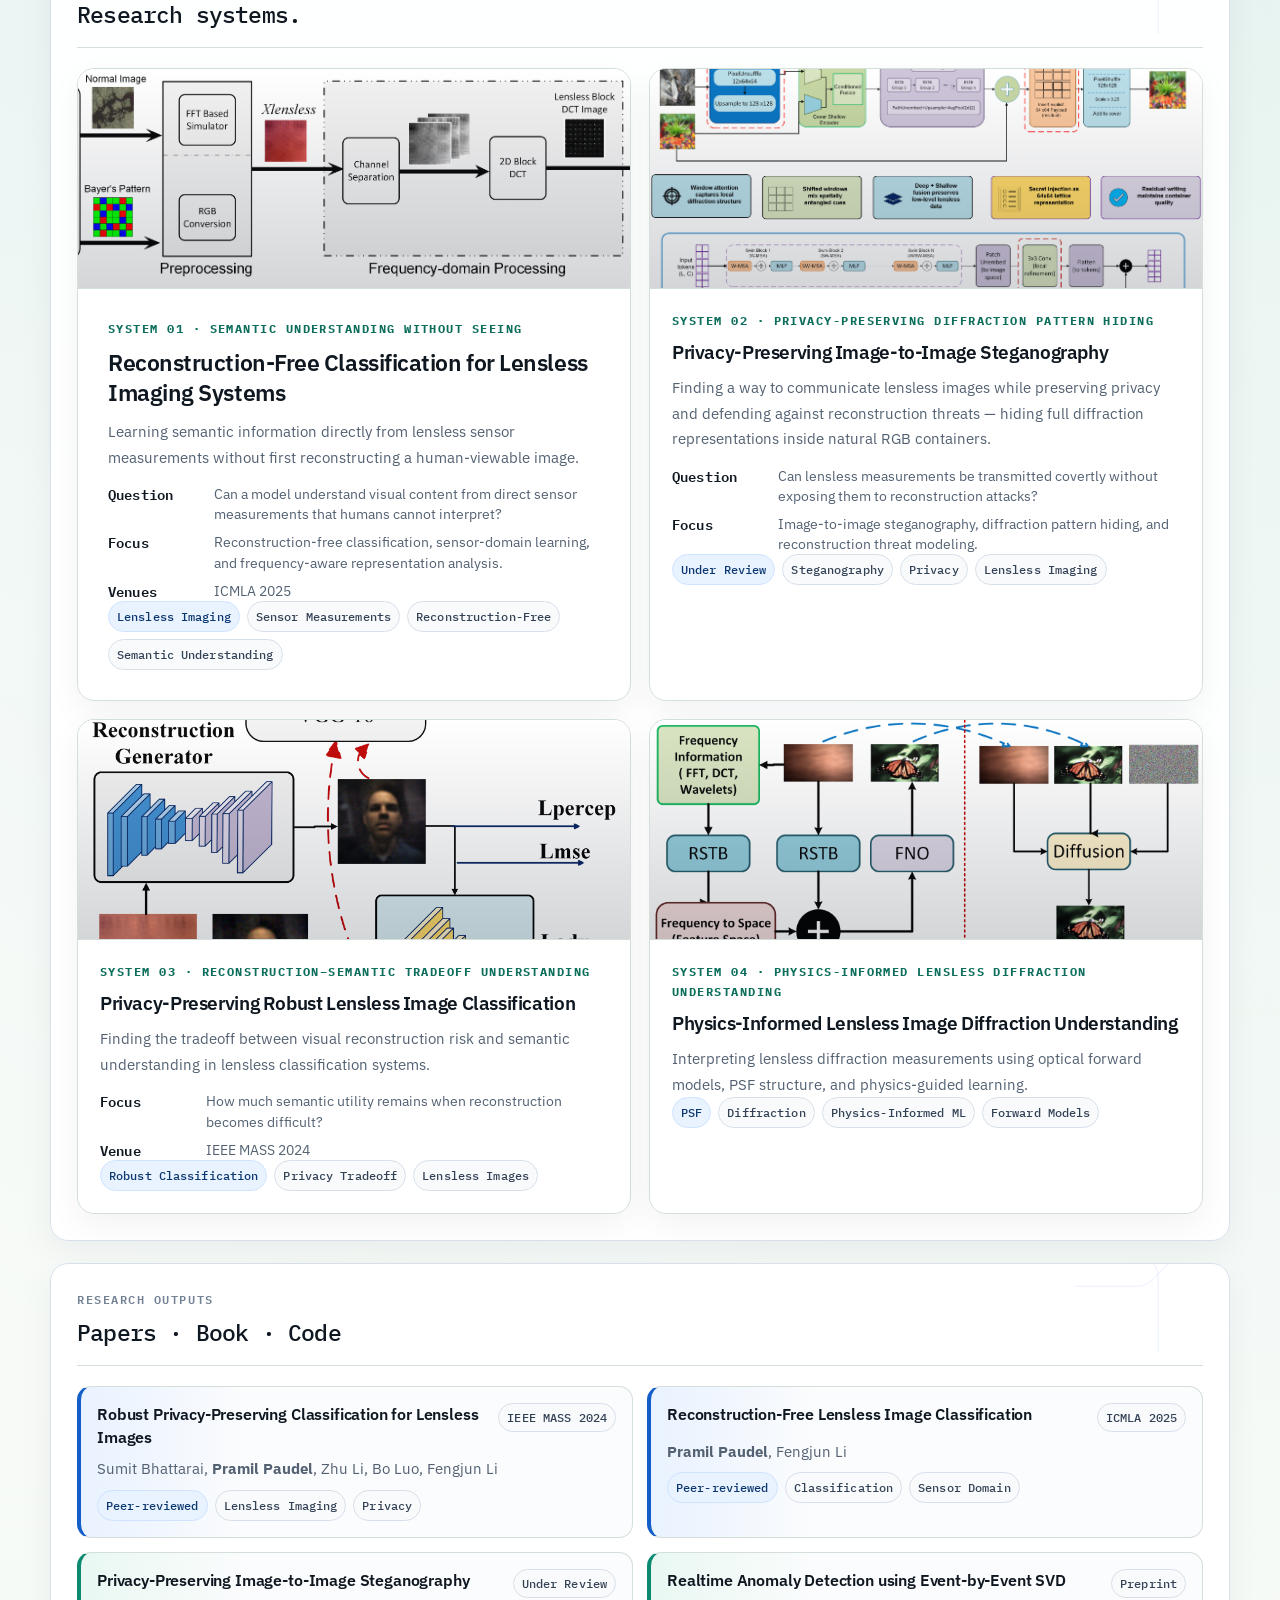
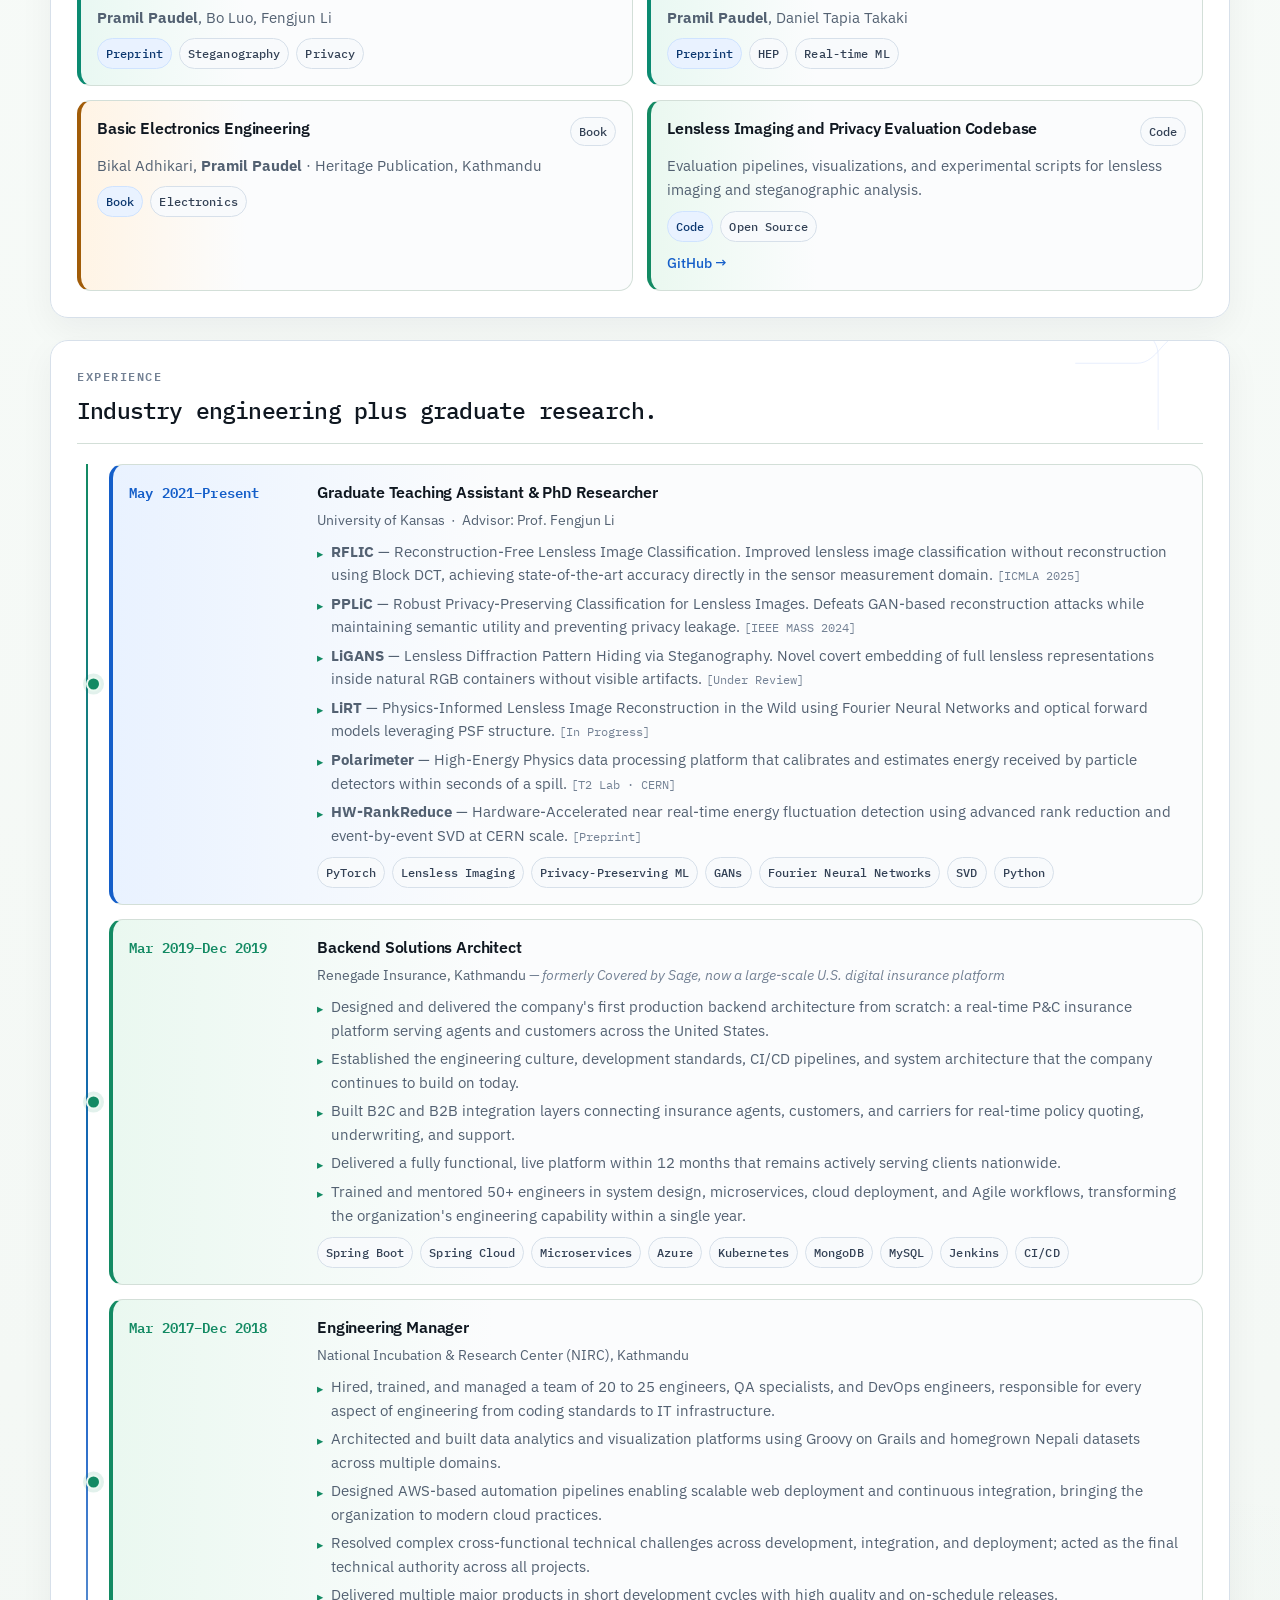
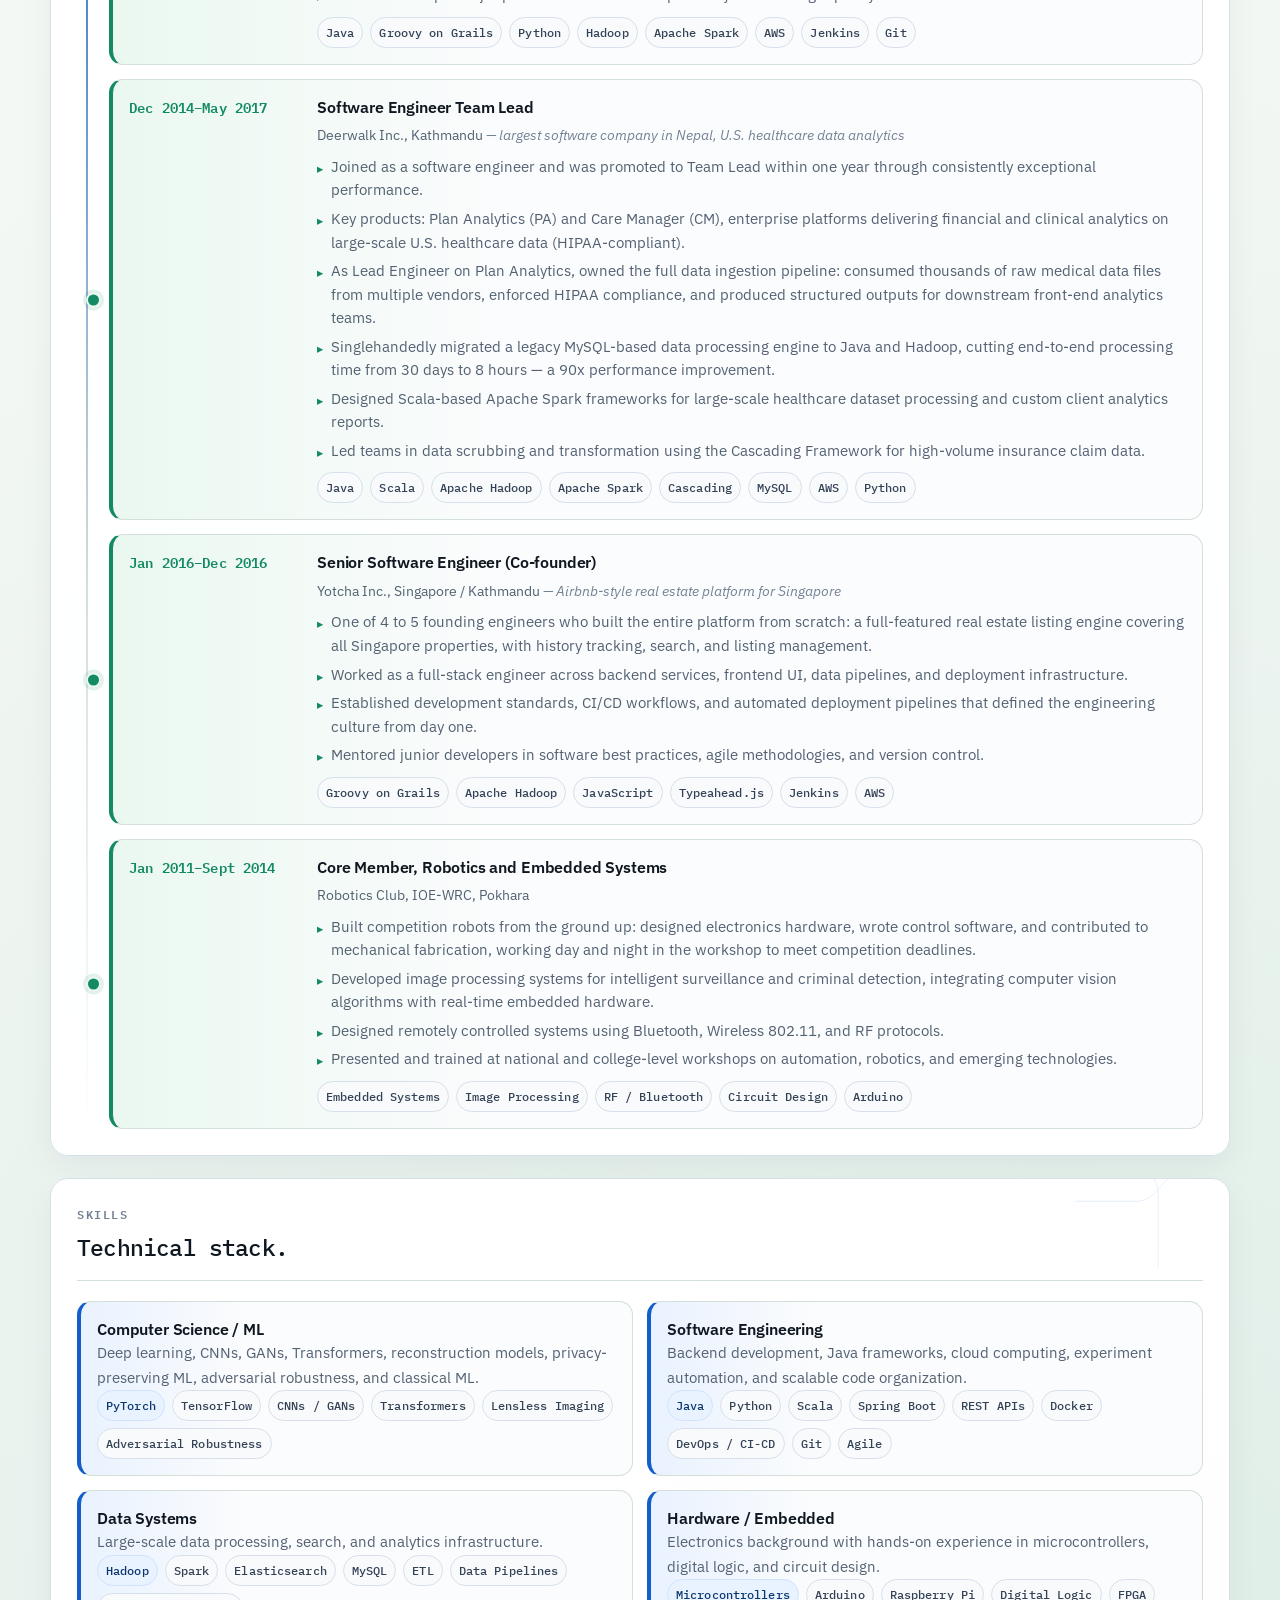
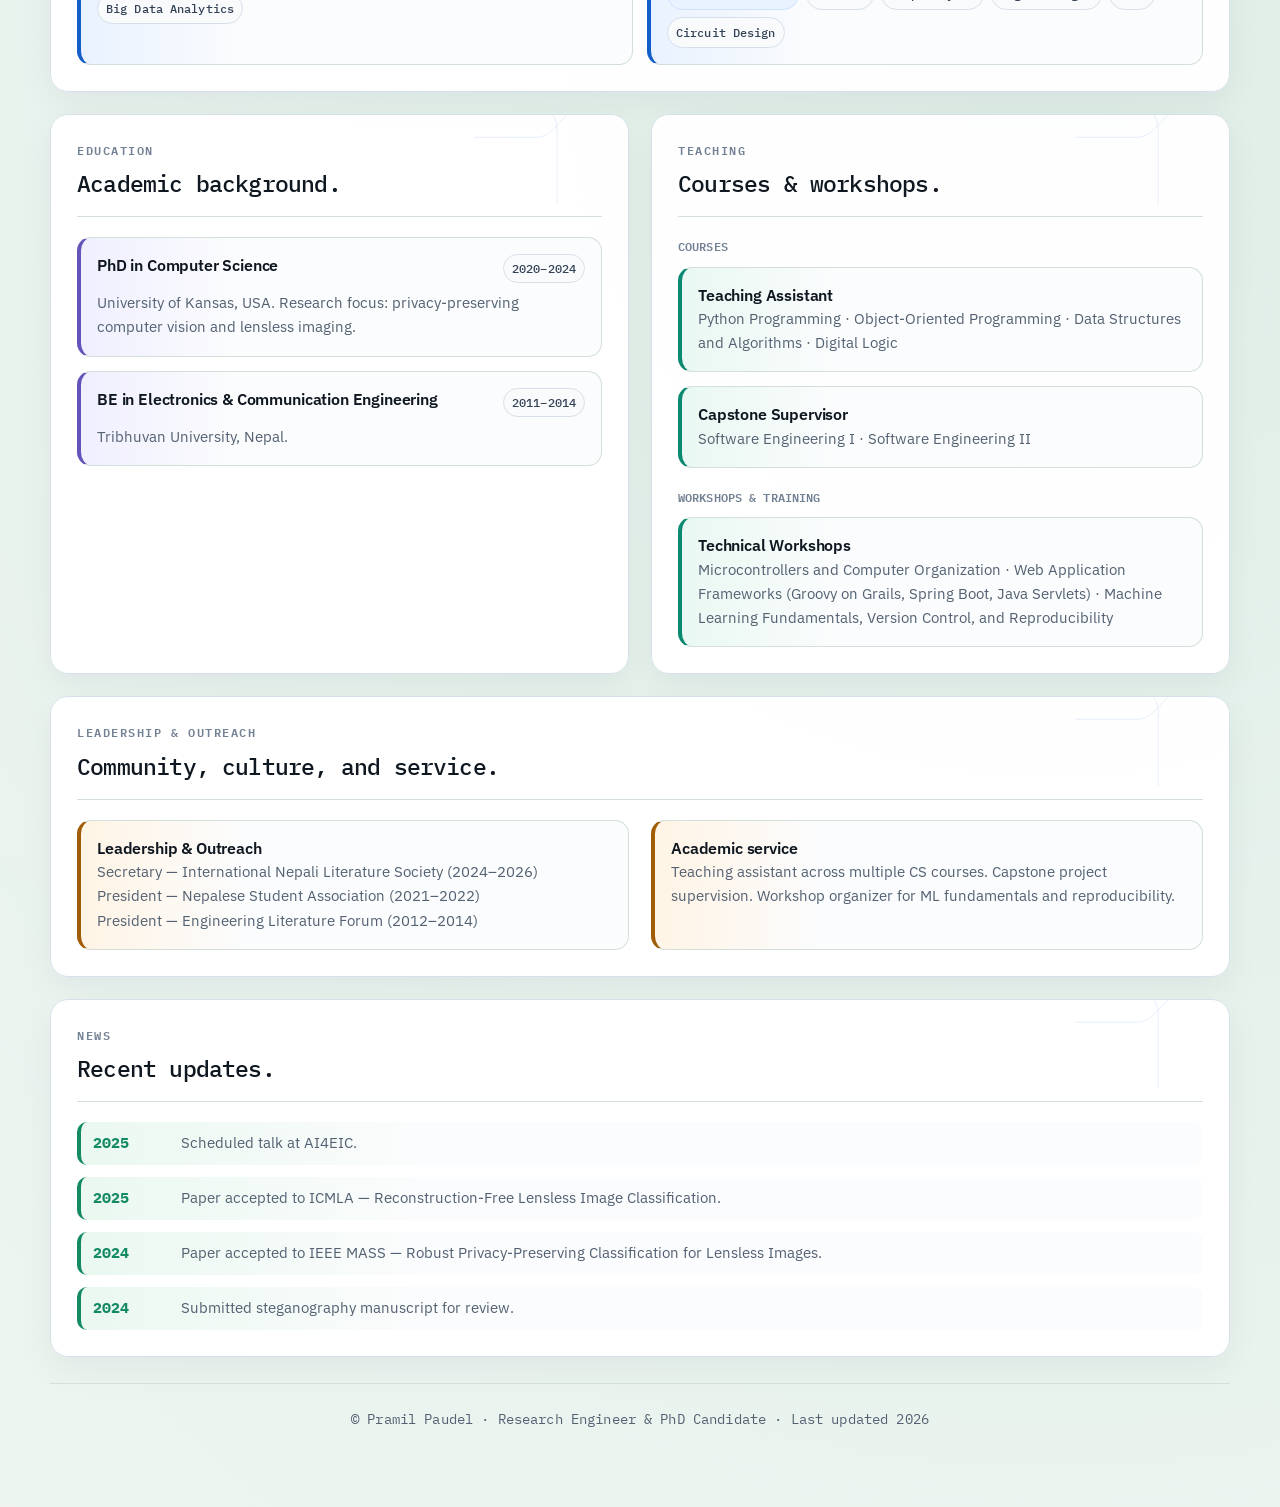
==== commit 30c2ab1f: "Mobile view added" ====
--- a/index.html
+++ b/index.html
@@ -36,10 +36,13 @@
               <span class="role-chip">Research Engineer · PhD Candidate</span>
               <span class="role-path">privacy-preserving vision / lensless imaging / ML systems</span>
             </div>
-            <h1>Machine learning for visual data that should not be directly seen.</h1>
+            <h1>Research-minded engineer. Production-minded researcher.</h1>
             <p class="hero-copy">
-              I build ML systems for encoded visual measurements—combining computational imaging, deep learning, and engineering pipelines to study utility, privacy, and reconstruction risk. Before graduate school I spent ~5 years in industry as a software engineer and solution architect, building distributed systems with Java/Spring, Spark/Hadoop, Elasticsearch, Docker, and CI/CD on cloud.
+              I am a research engineer and PhD candidate working at the intersection of machine learning, computational imaging, and privacy. My research focuses on building learning systems that operate directly on encoded sensor measurements rather than human-viewable images.
             </p>
+            <br>
+             <p class="hero-copy">
+              Before my PhD, I built production systems from the ground up, as a software engineer, team lead, engineering manager, and backend solutions architect. I have led teams, designed backend and data platforms, built cloud pipelines, and scaled systems across healthcare, insurance, analytics, and research environments. That is the part I bring into research: I like hard problems, but I also like building the complete system around them.            </p>
             <div class="hero-actions">
               <a class="btn btn-primary" href="#systems">View Research Systems</a>
               <a class="btn btn-secondary" href="#outputs">Research Outputs</a>
@@ -51,22 +54,22 @@
       </div>
 
       <aside class="hero-side">
-        <div class="profile-mini">
-          <div class="avatar">
-            <img src="images/pramil.jpg" alt="Pramil Paudel" onerror="this.onerror=null;this.src='images/profile.jpg';" />
-            <span>PP</span>
-          </div>
-          <div>
-            <h2>Pramil Paudel</h2>
-            <p>PhD Candidate in Computer Science, University of Kansas.</p>
-            <div class="profile-note">
-              <div><strong>Advisor</strong> — <a href="https://ittc.ku.edu/~fli/" target="_blank" rel="noopener">Fengjun Li</a></div>
-              <div>Privacy-preserving machine learning with modern deep learning models and analysis of their behavior.</div>
-              <div>Working at the intersection of lensless imaging, privacy preservation, and computer vision: learning without seeing.</div>
-              <div><strong>T2 Lab</strong> — Research with Daniel Tapia Takaki's group on novel mathematical models for data processing and CERN data. <a href="https://t2lab.ku.edu/" target="_blank" rel="noopener">Lab</a> · <a href="https://t2lab.ku.edu/people/pramil-paudel" target="_blank" rel="noopener">Profile</a></div>
-            </div>
-          </div>
-        </div>
+      <div class="profile-mini">
+        <div class="avatar">
+          <img src="images/pramil.jpg" alt="Pramil Paudel" onerror="this.onerror=null;this.src='images/profile.jpg';" />
+          <span>PP</span>
+        </div>
+        <div>
+          <h2>Pramil Paudel</h2>
+          <p>PhD Candidate, Computer Science · University of Kansas</p>
+          <div class="profile-note">
+            <div><strong>Advisor</strong> — <a href="https://ittc.ku.edu/~fli/" target="_blank" rel="noopener">Fengjun Li</a></div>
+            <div><strong>T2 Lab</strong> — <a href="https://t2lab.ku.edu/people/pramil-paudel" target="_blank" rel="noopener">Daniel Tapia Takaki</a></div>
+            <div>Studying how machine learning can extract meaning from encoded visual signals — without ever reconstructing what a human should not see.</div>
+            <div>Previously: software engineer and solutions architect across healthcare, insurance, and real estate platforms in Nepal and the U.S.</div>
+          </div>
+        </div>
+      </div>
         <div class="side-block">
           <div class="contact-list">
             <div><strong>Email</strong> — <a href="mailto:ppaudel35@gmail.com">pramil [dot] paudel [at] ku.edu</a></div>
@@ -79,24 +82,24 @@
     </section>
 
     <!-- ═══════════════════ IMPACT GRID ═══════════════════ -->
-    <section class="impact-grid" aria-label="Portfolio summary">
-      <div class="impact-card">
-        <strong>Research</strong>
-        <span>Lensless imaging, encoded representation learning, steganography, and privacy analysis.</span>
-      </div>
-      <div class="impact-card">
-        <strong>Engineering</strong>
-        <span>5+ years industry: Java/Spring, Spark/Hadoop, Elasticsearch, Docker, CI/CD on cloud.</span>
-      </div>
-      <div class="impact-card">
-        <strong>Collaboration</strong>
-        <span>Peer-reviewed papers (IEEE MASS, ICMLA), codebases, datasets, and publication artifacts.</span>
-      </div>
-      <div class="impact-card">
-        <strong>&amp; More</strong>
-        <span>Scientific diagrams, research videos, posters, and technical storytelling.</span>
-      </div>
-    </section>
+        <section class="impact-grid" aria-label="Portfolio summary">
+          <div class="impact-card">
+            <strong>5+ Years Industry</strong>
+            <span>Solutions Architect and Engineering Lead — distributed systems, cloud infrastructure, and 50+ engineers trained across multiple companies.</span>
+          </div>
+          <div class="impact-card">
+            <strong>PhD Research</strong>
+            <span>Privacy-preserving computer vision and lensless imaging — combining deep learning, adversarial ML, and computational imaging.</span>
+          </div>
+          <div class="impact-card">
+            <strong>End-to-End Builder</strong>
+            <span>From embedded robotics to cloud microservices to deep learning pipelines — ships both research systems and production software.</span>
+          </div>
+          <div class="impact-card">
+            <strong>Worked Domains</strong>
+            <span>High-Energy Physics · U.S. Healthcare · Auto and Commercial Insurance · Computer Vision · Deep Learning</span>
+          </div>
+        </section>
 
     <div class="stack">
 
@@ -126,7 +129,7 @@
             <div class="video-steps">
               <div><strong>1. Sensing:</strong> how ordinary scenes become lensless measurements.</div>
               <div><strong>2. Learning:</strong> classification or representation learning without direct reconstruction.</div>
-              <div><strong>3. Hiding:</strong> lensless representation embedding inside natural RGB containers.</div>
+              <div><strong>3. Communicating :</strong> lensless representation embedding inside natural RGB containers.</div>
               <div><strong>4. Attacking:</strong> reconstruction attempts and privacy leakage evaluation.</div>
             </div>
           </div>
@@ -165,18 +168,32 @@
           </article>
 
           <article class="system-card">
-            <div class="system-visual visual-hide"></div>
+            <div class="system-visual">
+              <img src="images/swin_hide.png" alt="Lensless Hide">
+            </div>
             <div class="system-body">
               <div class="system-type">System 02 · Privacy-Preserving Diffraction Pattern Hiding</div>
               <h3>Privacy-Preserving Image-to-Image Steganography</h3>
-              <div class="chip-row"><span class="chip">Under Review</span></div>
+              <p>Finding a way to communicate lensless images while preserving privacy and defending against reconstruction threats — hiding full diffraction representations inside natural RGB containers.</p>
+              <div class="fact-grid">
+                <div class="fact"><strong>Question</strong><span>Can lensless measurements be transmitted covertly without exposing them to reconstruction attacks?</span></div>
+                <div class="fact"><strong>Focus</strong><span>Image-to-image steganography, diffraction pattern hiding, and reconstruction threat modeling.</span></div>
+              </div>
+              <div class="chip-row">
+                <span class="chip">Under Review</span>
+                <span class="chip">Steganography</span>
+                <span class="chip">Privacy</span>
+                <span class="chip">Lensless Imaging</span>
+              </div>
             </div>
           </article>
 
           <article class="system-card">
-            <div class="system-visual visual-recon"></div>
+            <div class="system-visual">
+              <img src="images/reconstruction_gan.png" alt="Lensless Reconstruction">
+            </div>
             <div class="system-body">
-              <div class="system-type">System 03 · Reconstruction–Semantic Understanding Tradeoff</div>
+              <div class="system-type">System 03 · Reconstruction–Semantic Tradeoff Understanding </div>
               <h3>Privacy-Preserving Robust Lensless Image Classification</h3>
               <p>Finding the tradeoff between visual reconstruction risk and semantic understanding in lensless classification systems.</p>
               <div class="fact-grid">
@@ -192,7 +209,9 @@
           </article>
 
           <article class="system-card">
-            <div class="system-visual visual-physics"></div>
+            <div class="system-visual">
+              <img src="images/understanding_lensless.png" alt="Lensless Reconstruction">
+            </div>
             <div class="system-body">
               <div class="system-type">System 04 · Physics-Informed Lensless Diffraction Understanding</div>
               <h3>Physics-Informed Lensless Image Diffraction Understanding</h3>
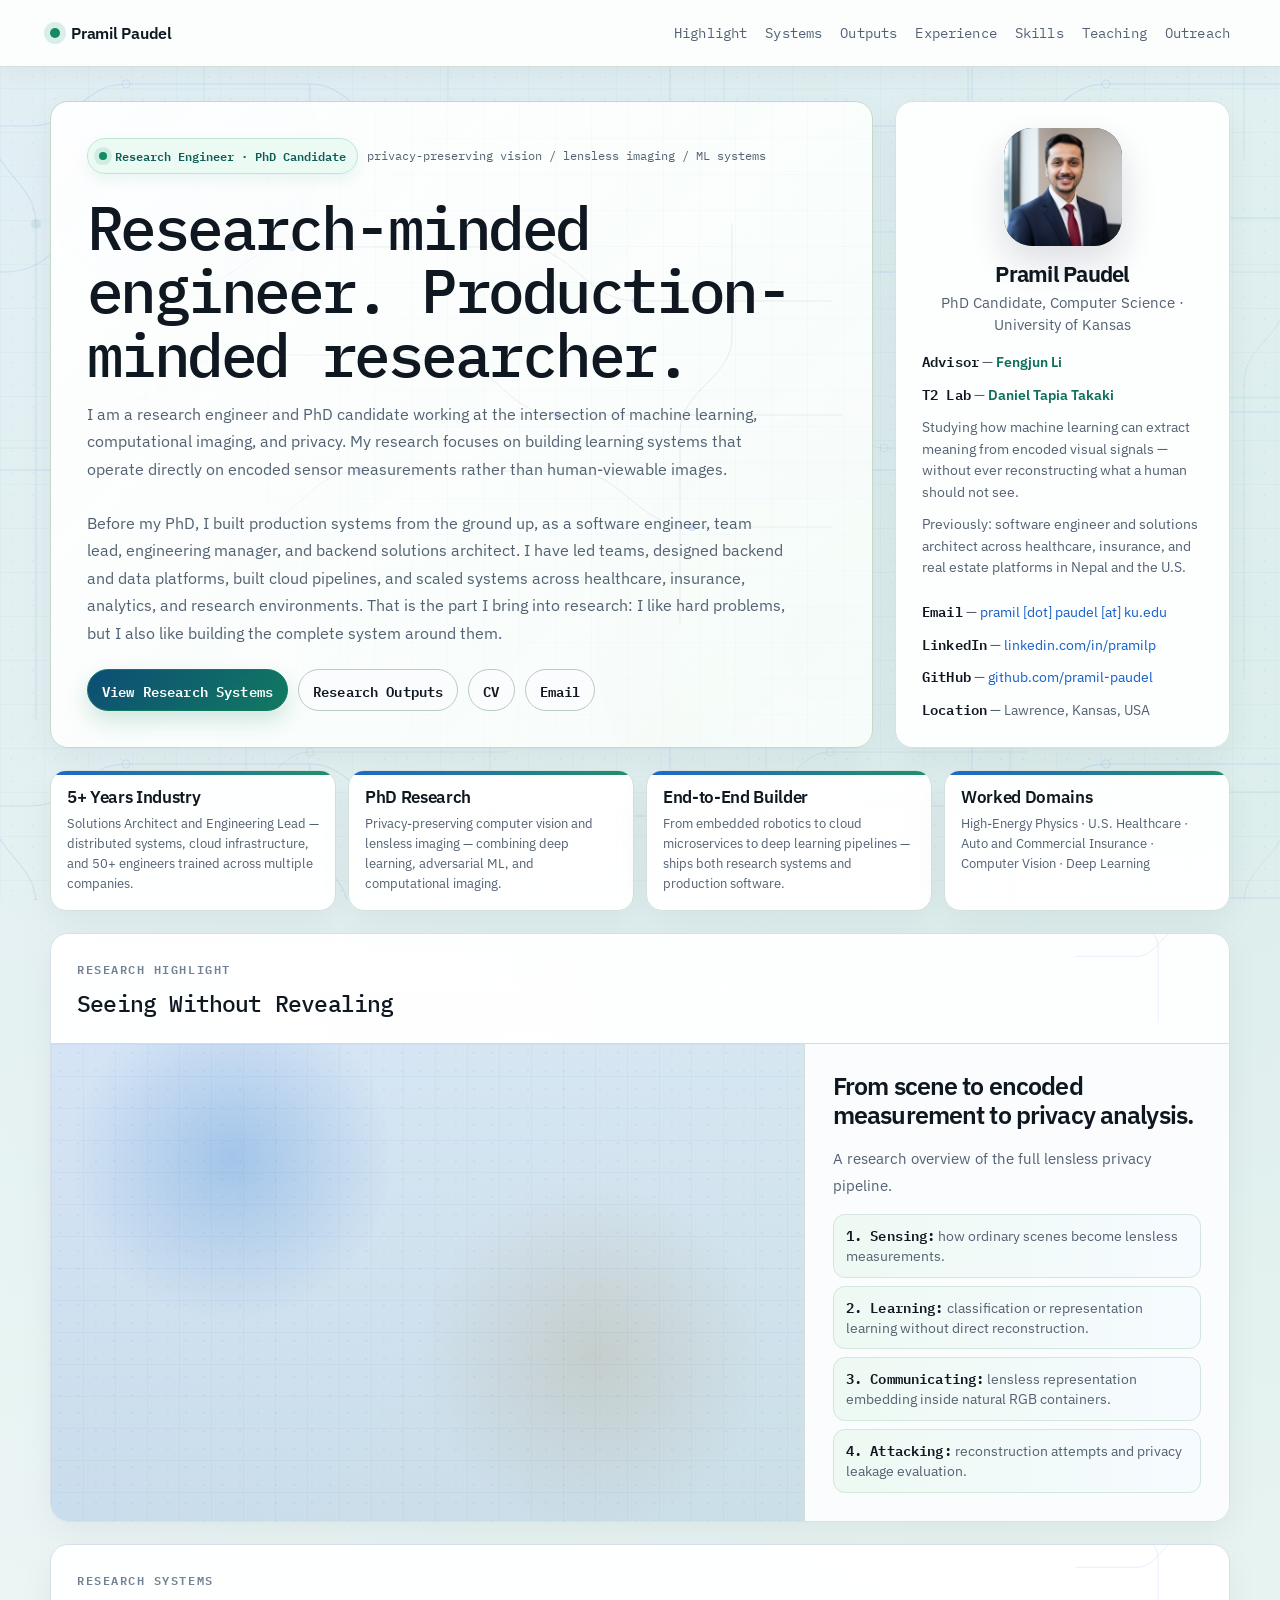
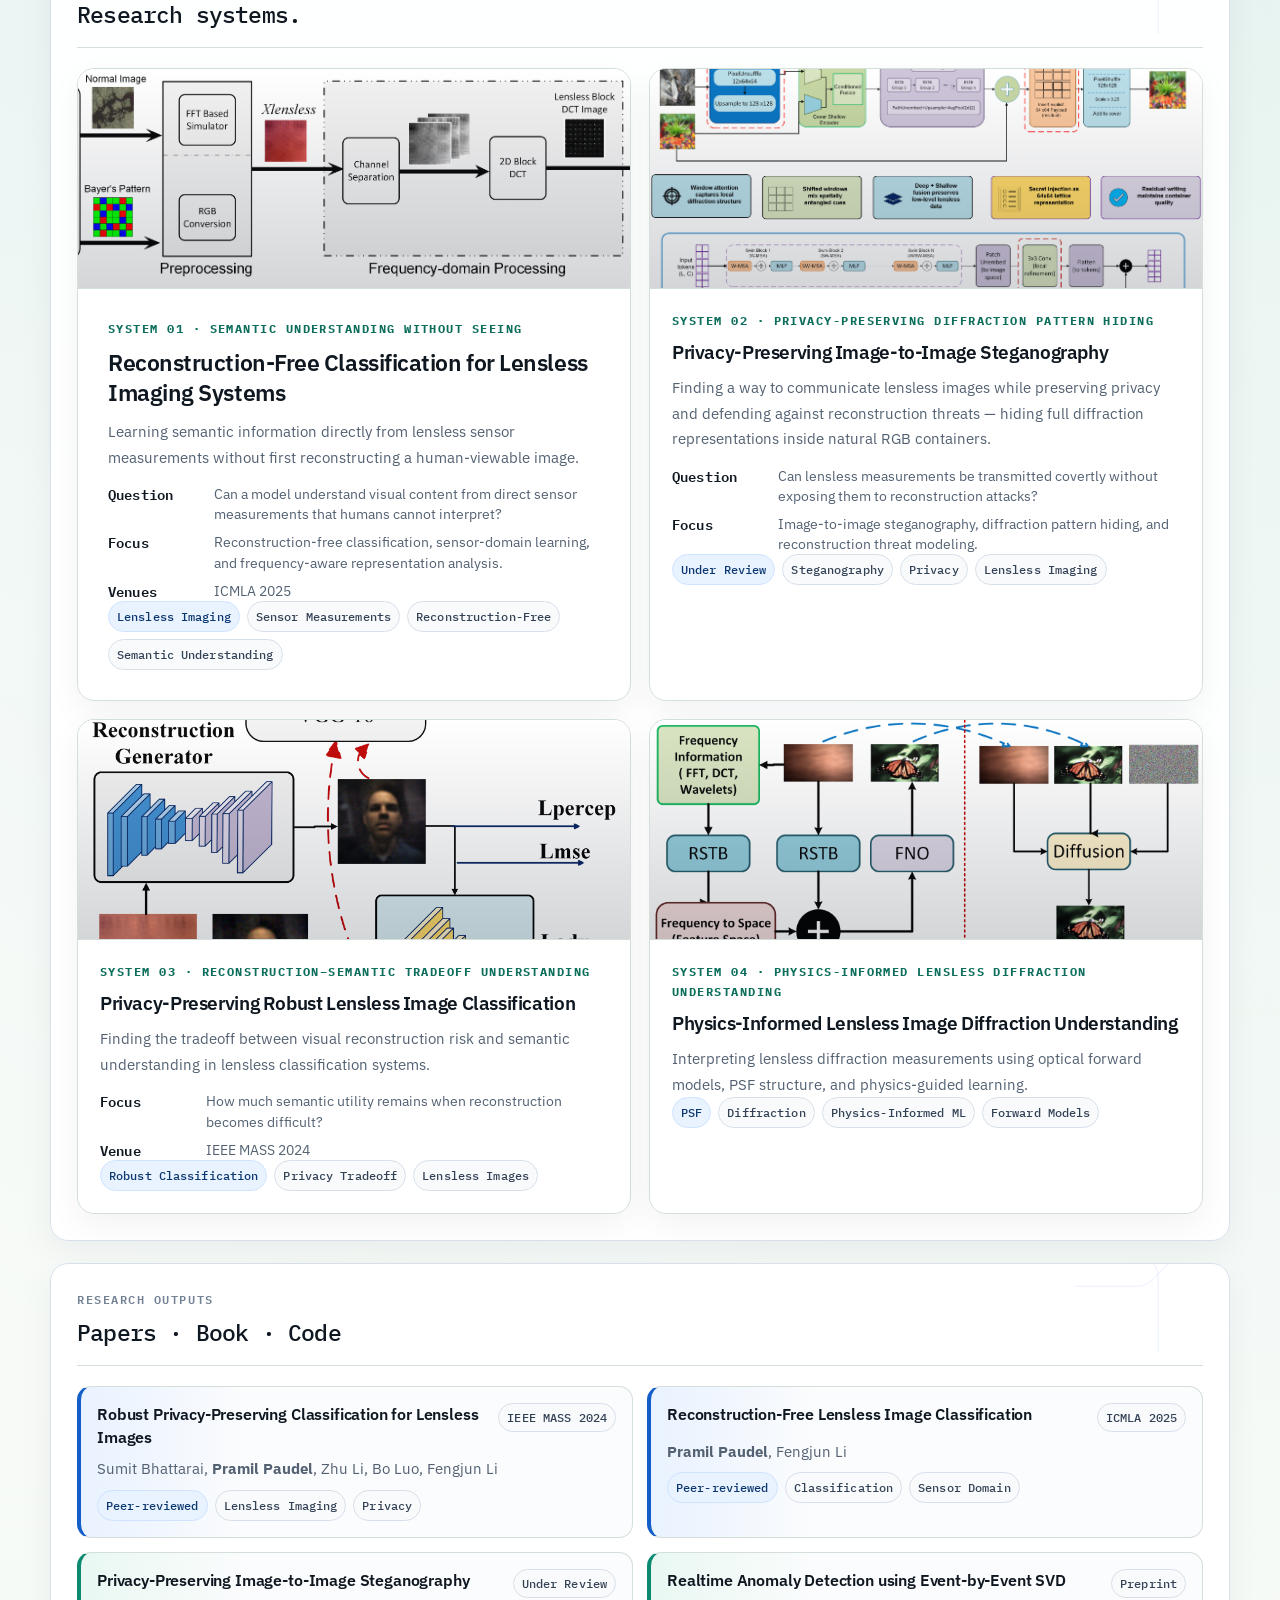
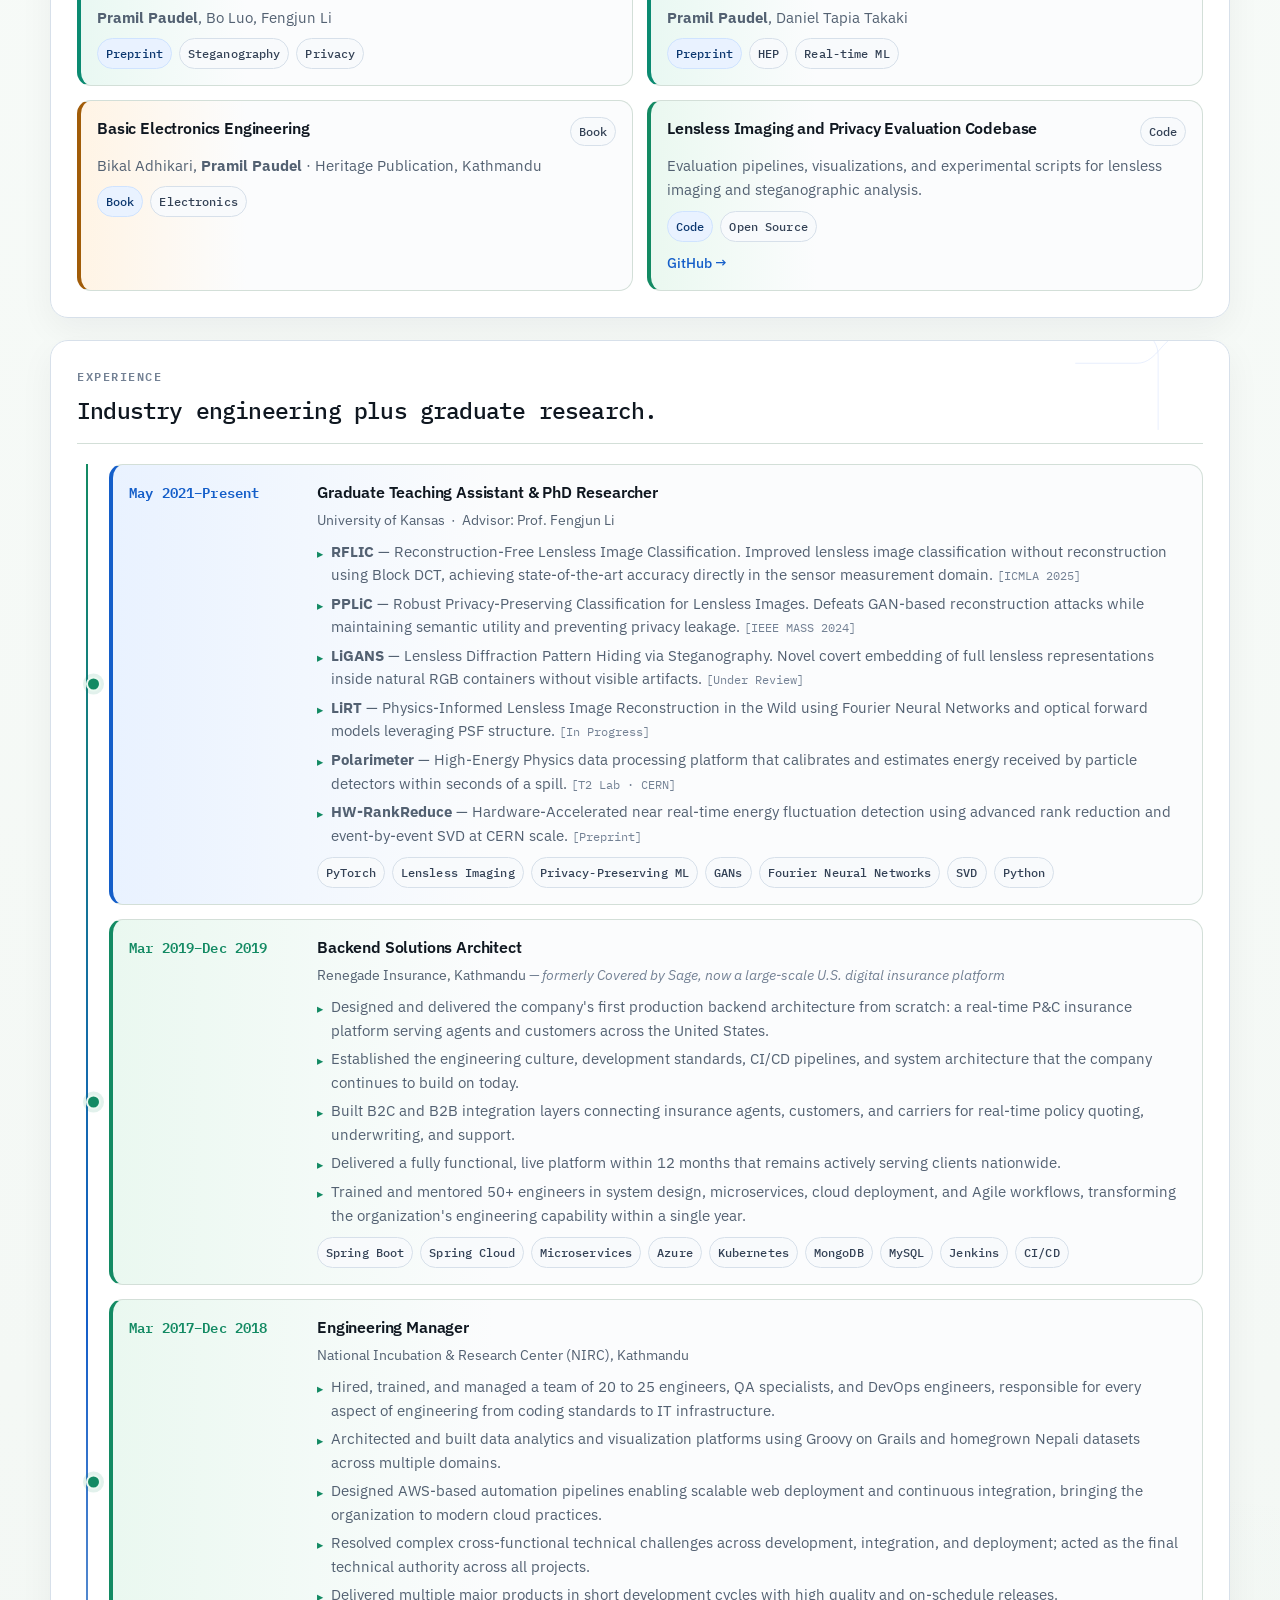
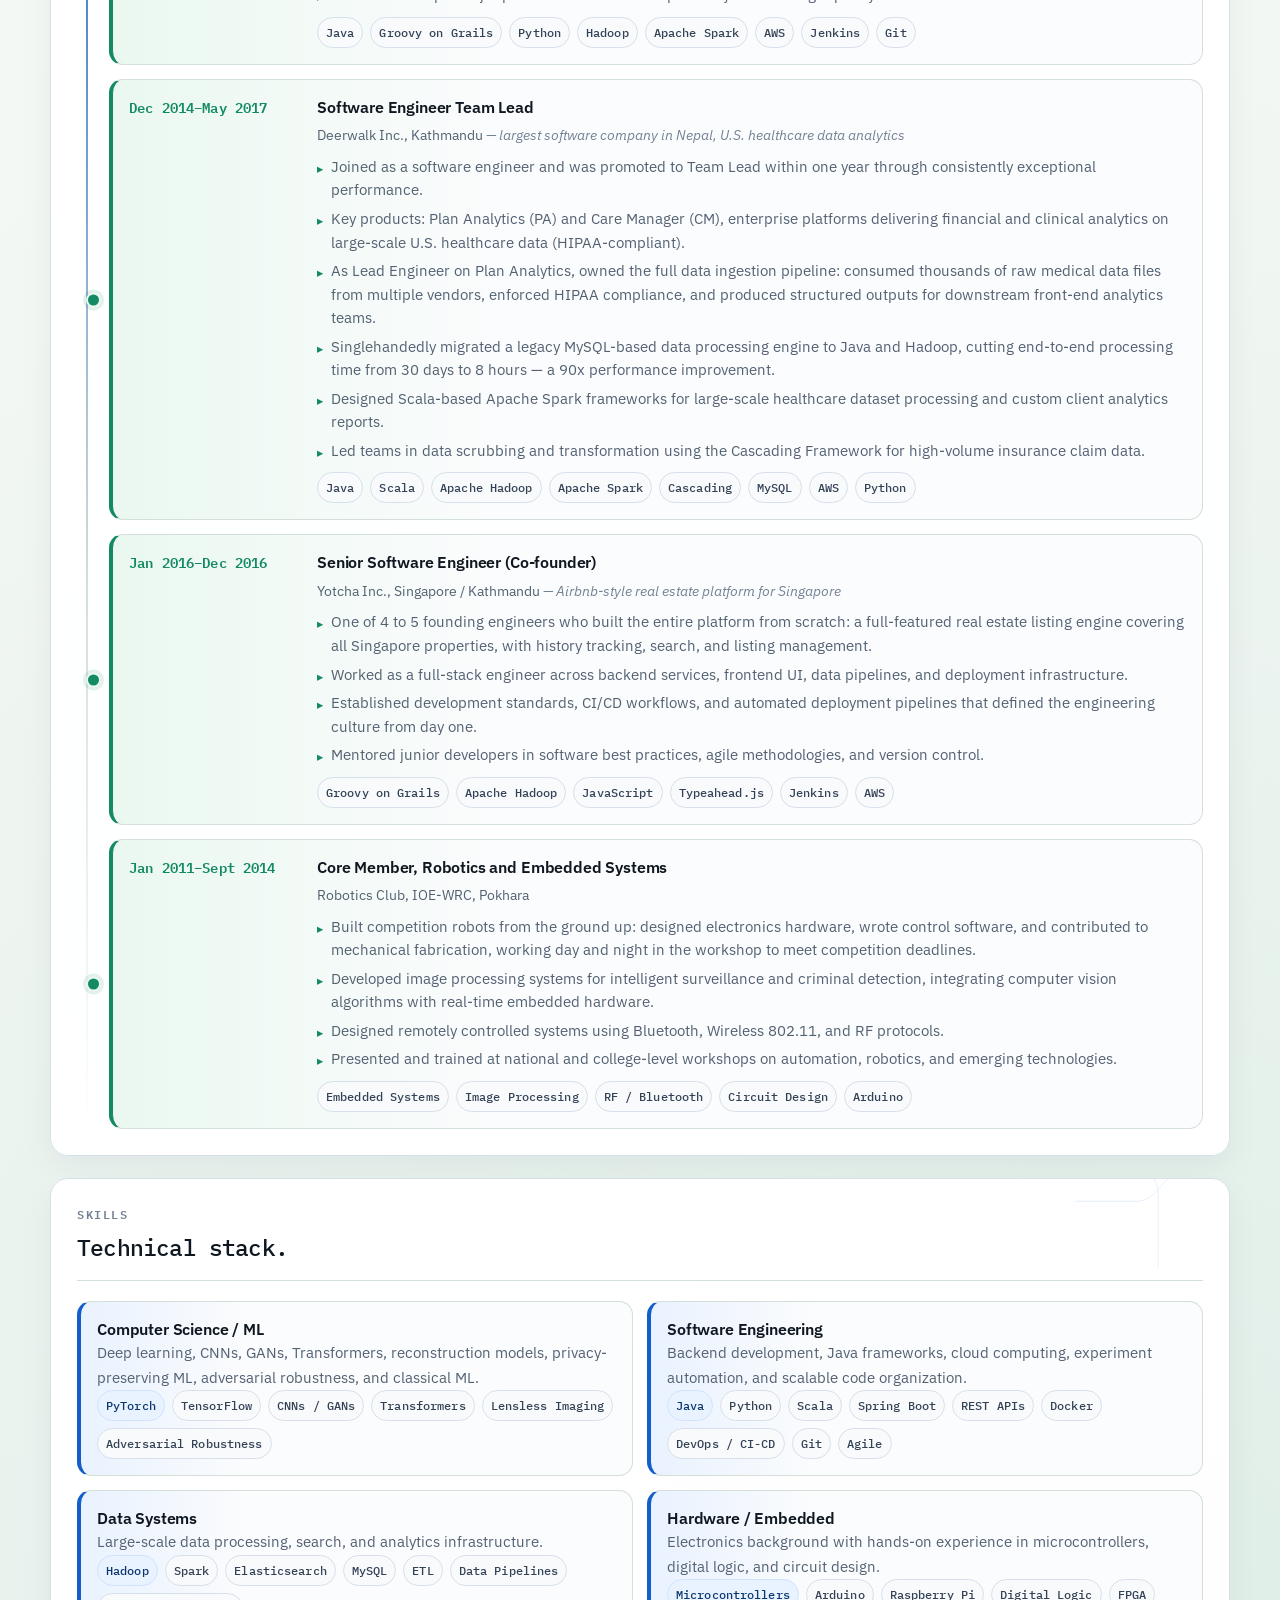
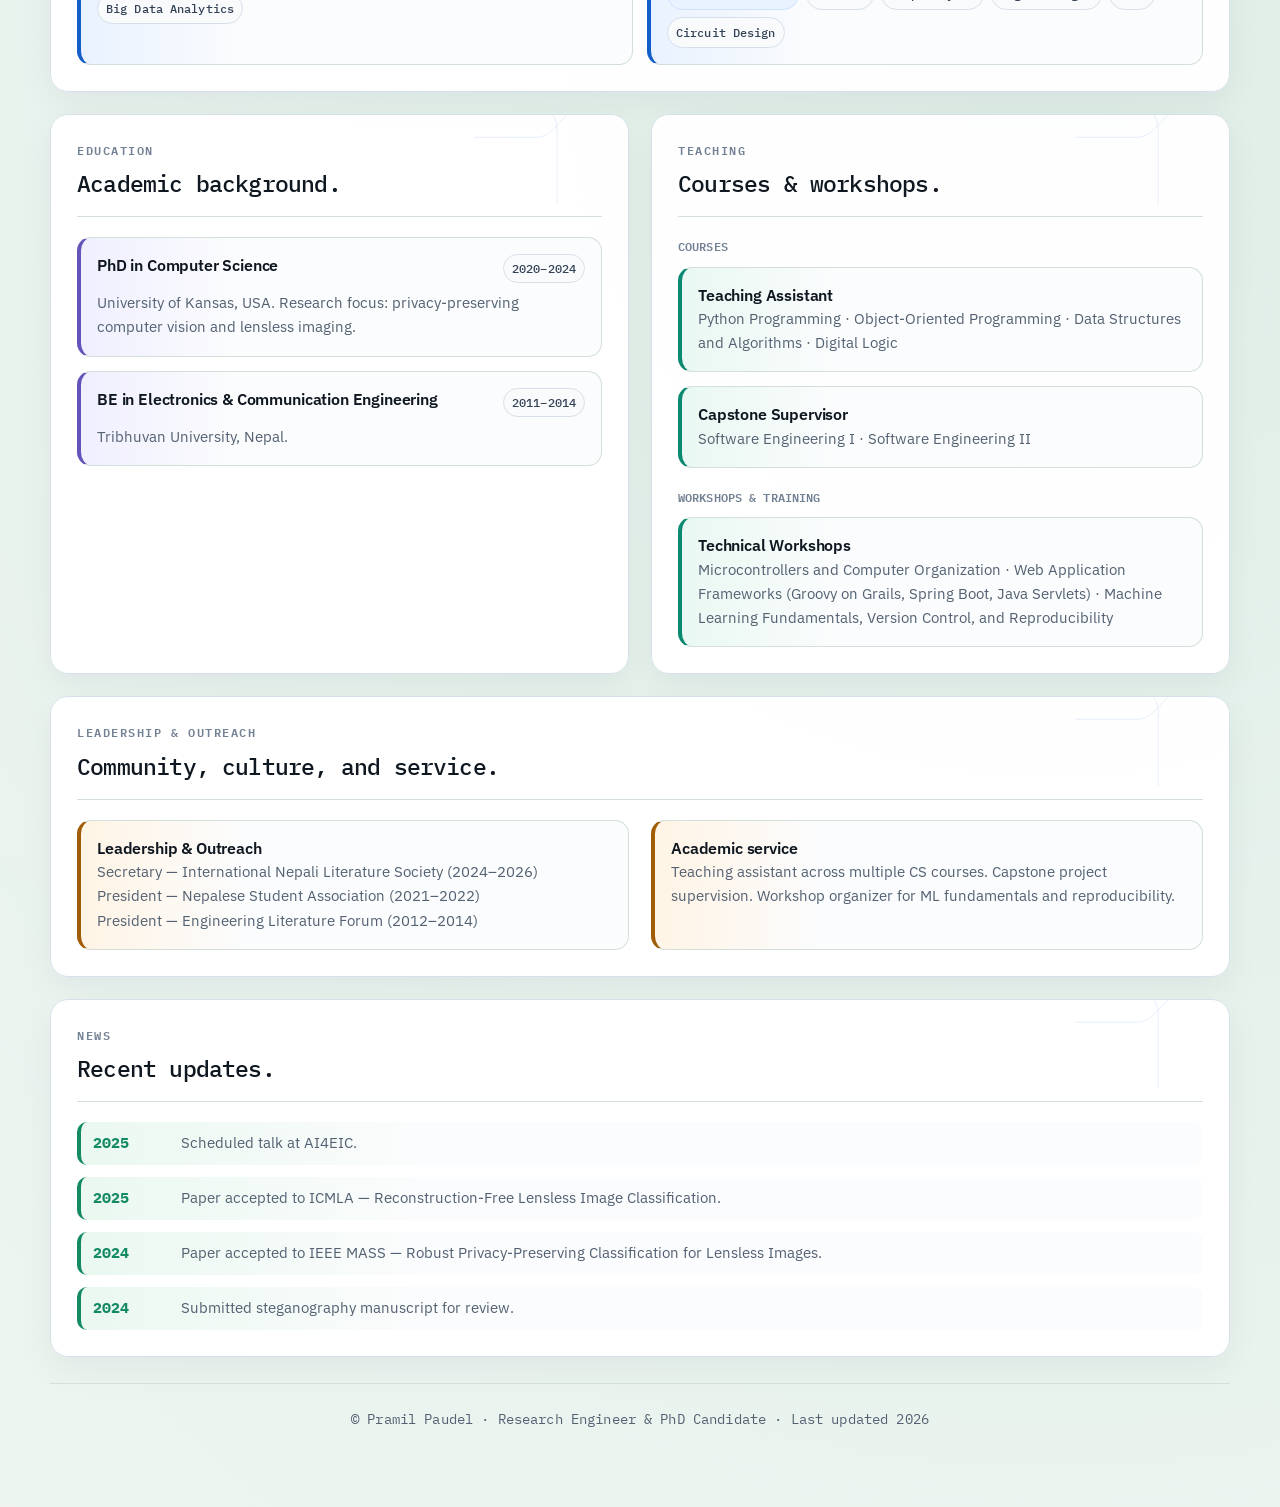
==== commit 53a952bc: "Mobile view added" ====
--- a/index.html
+++ b/index.html
@@ -129,7 +129,7 @@
             <div class="video-steps">
               <div><strong>1. Sensing:</strong> how ordinary scenes become lensless measurements.</div>
               <div><strong>2. Learning:</strong> classification or representation learning without direct reconstruction.</div>
-              <div><strong>3. Communicating :</strong> lensless representation embedding inside natural RGB containers.</div>
+              <div><strong>3. Communicating:</strong> lensless representation embedding inside natural RGB containers.</div>
               <div><strong>4. Attacking:</strong> reconstruction attempts and privacy leakage evaluation.</div>
             </div>
           </div>
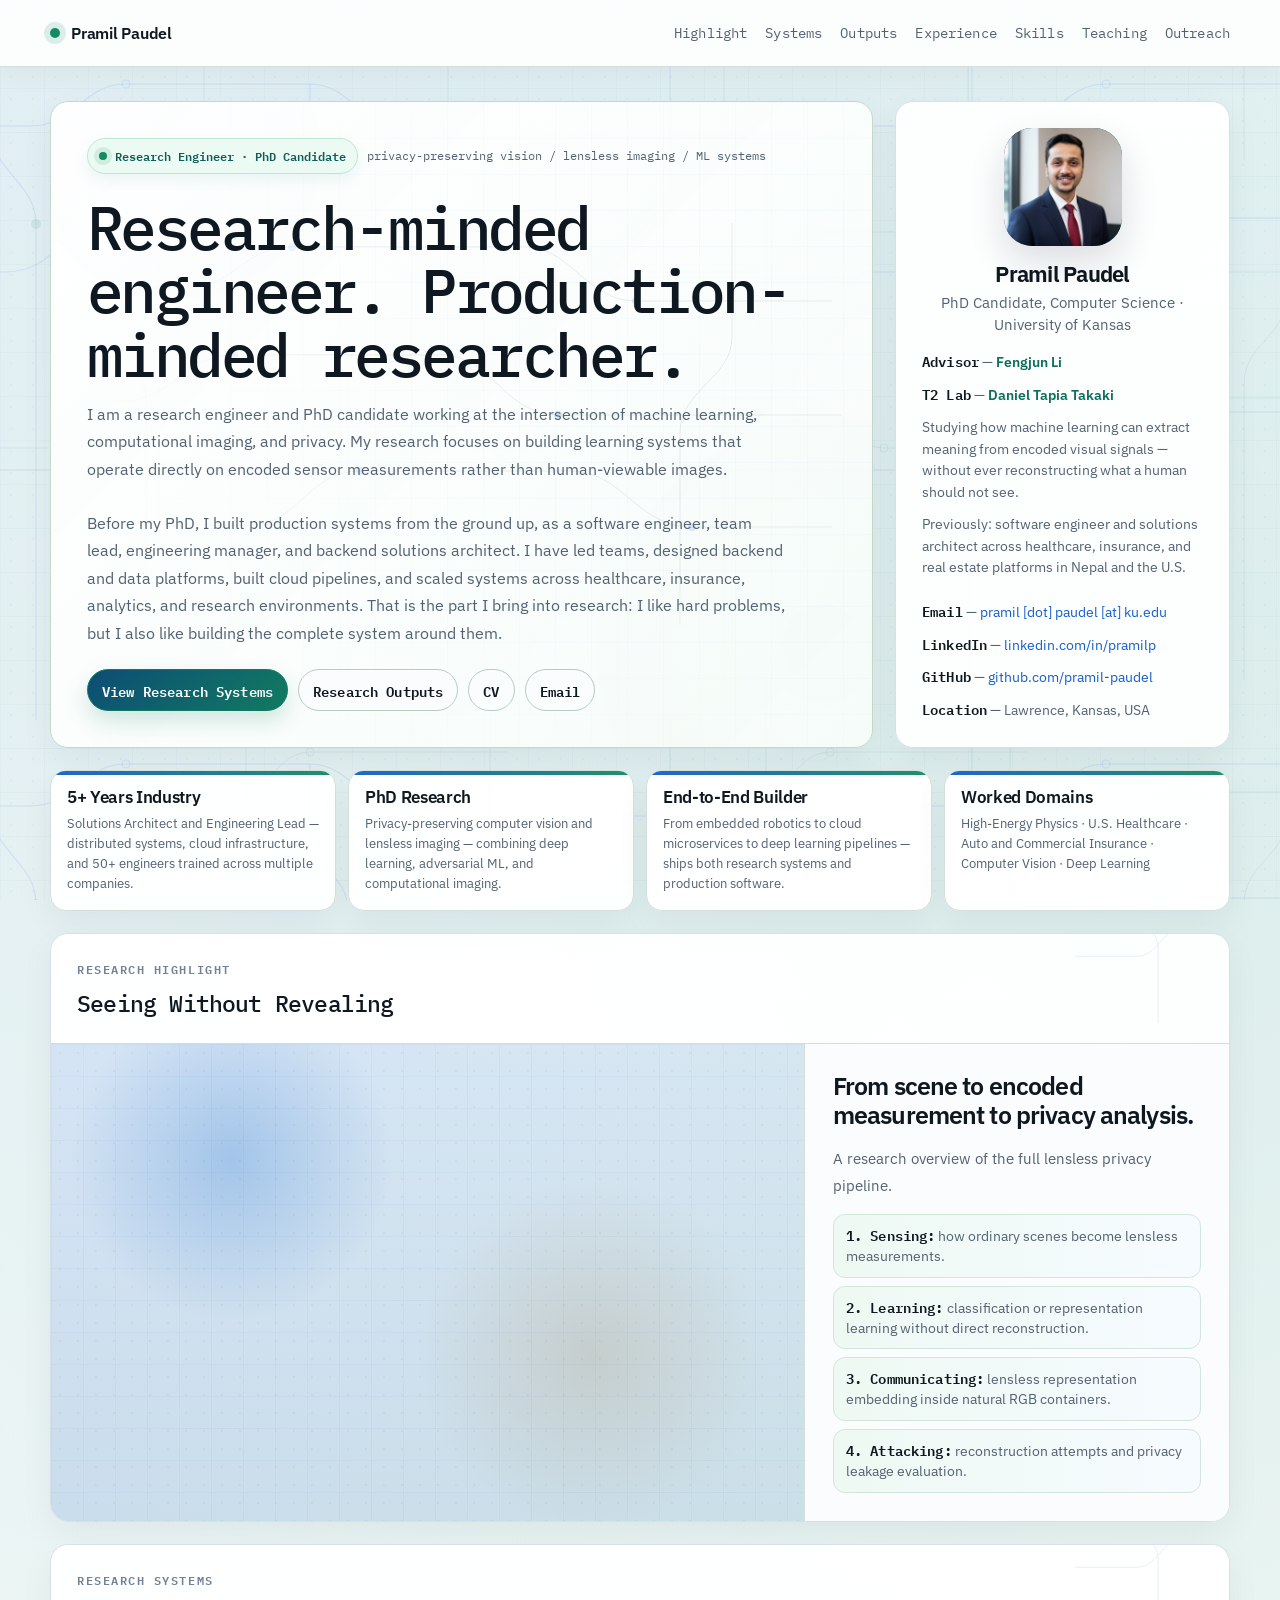
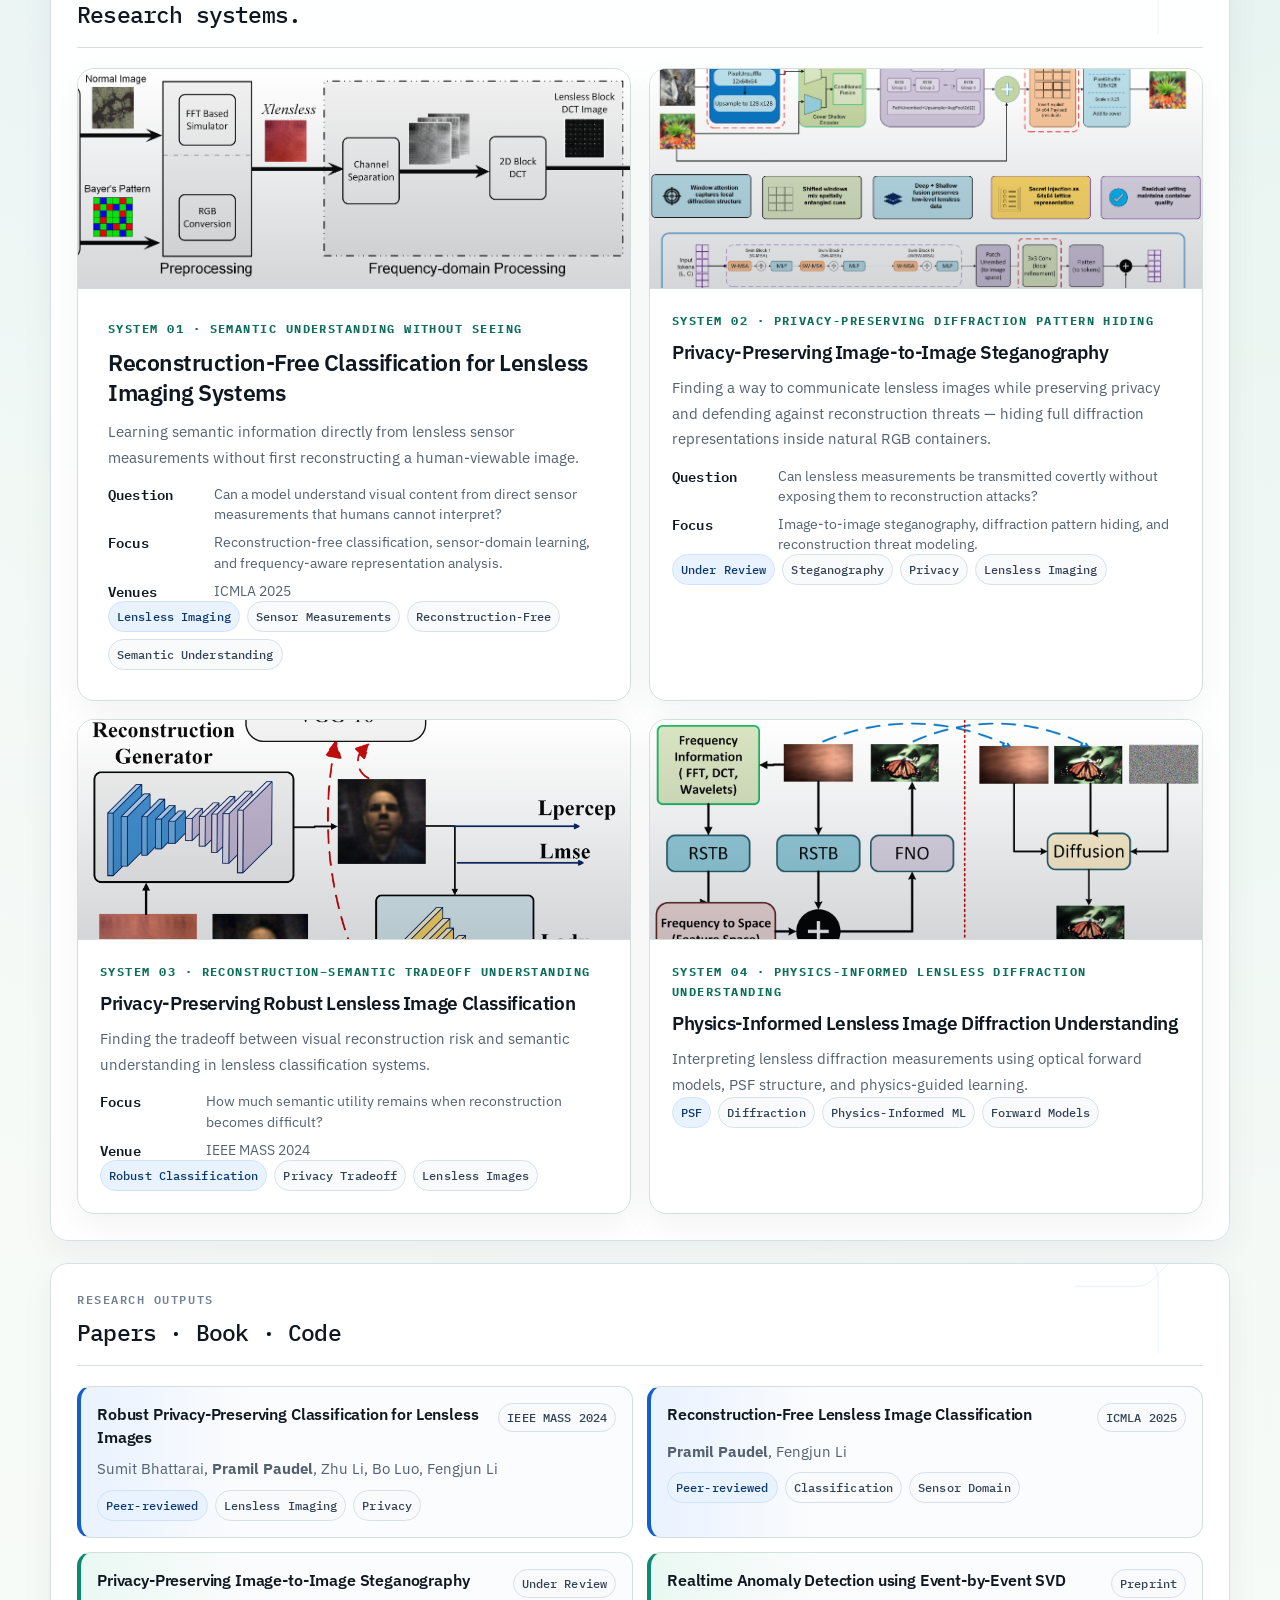
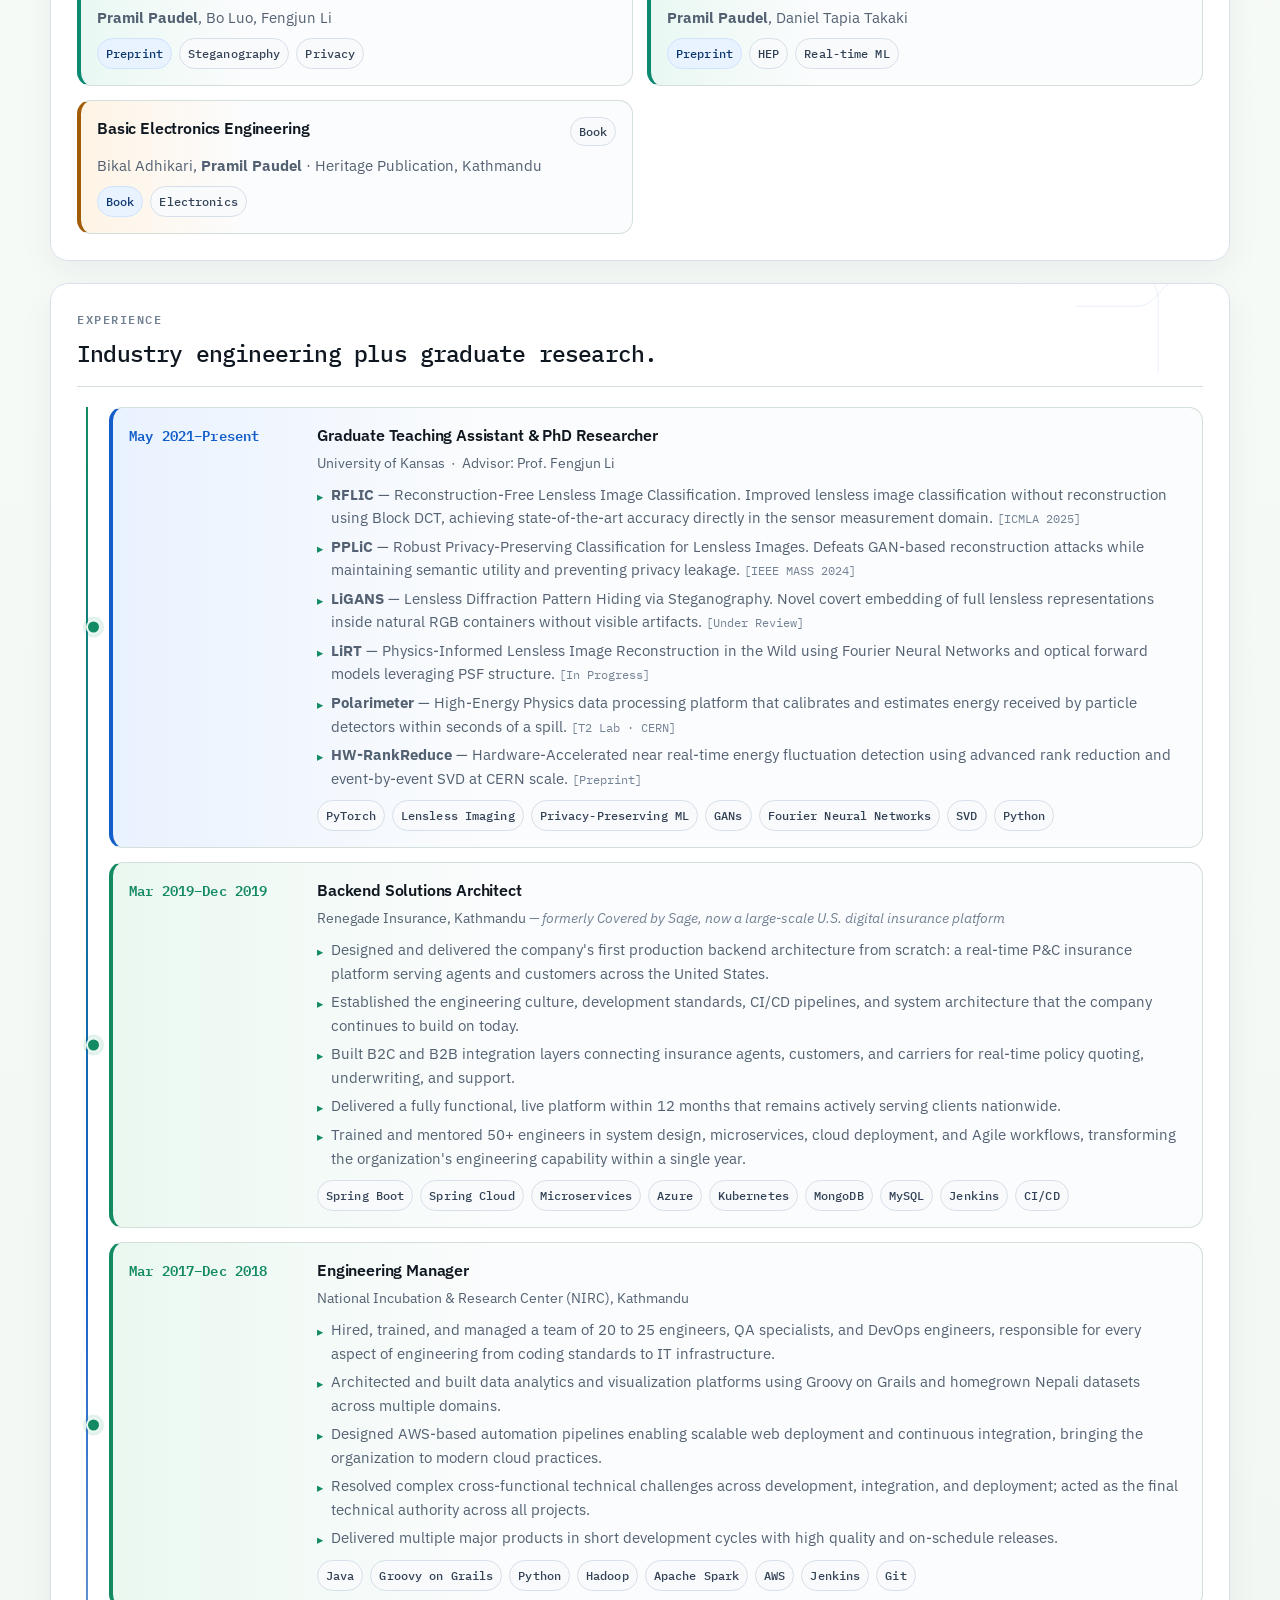
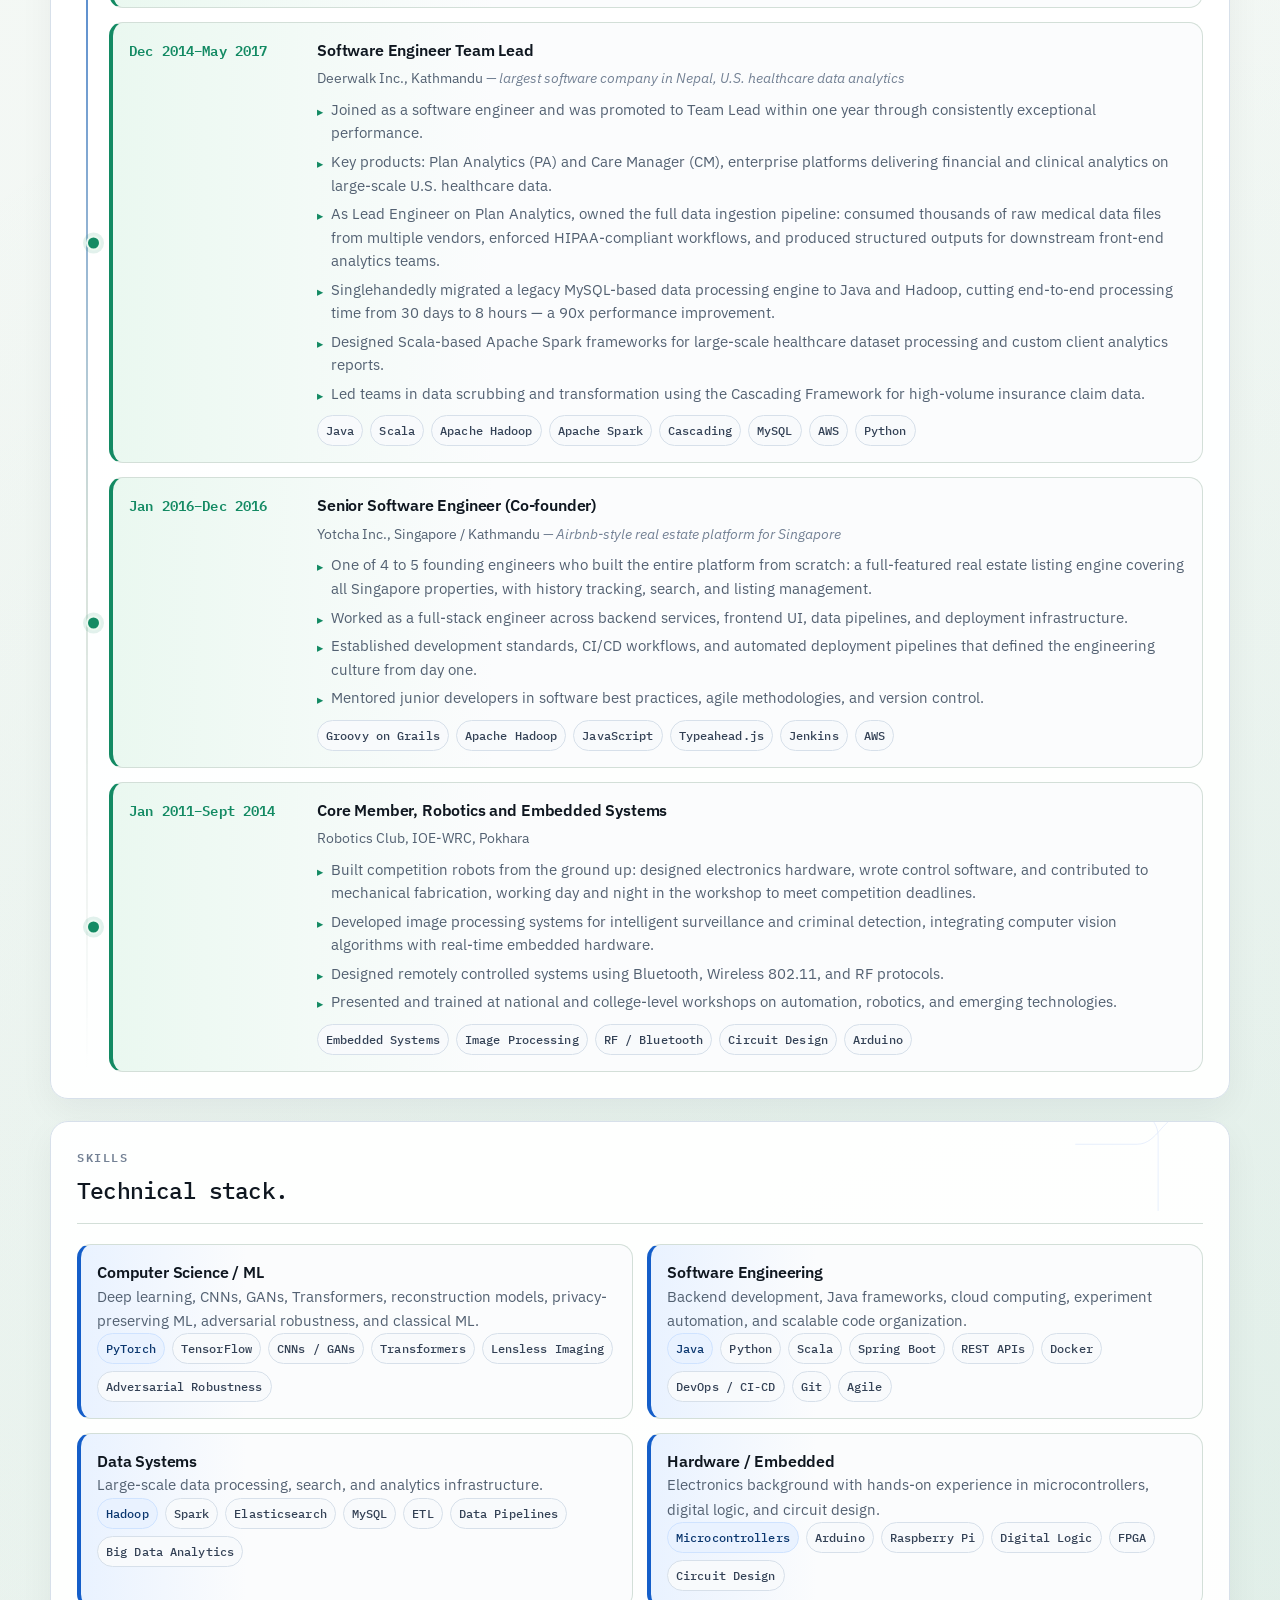
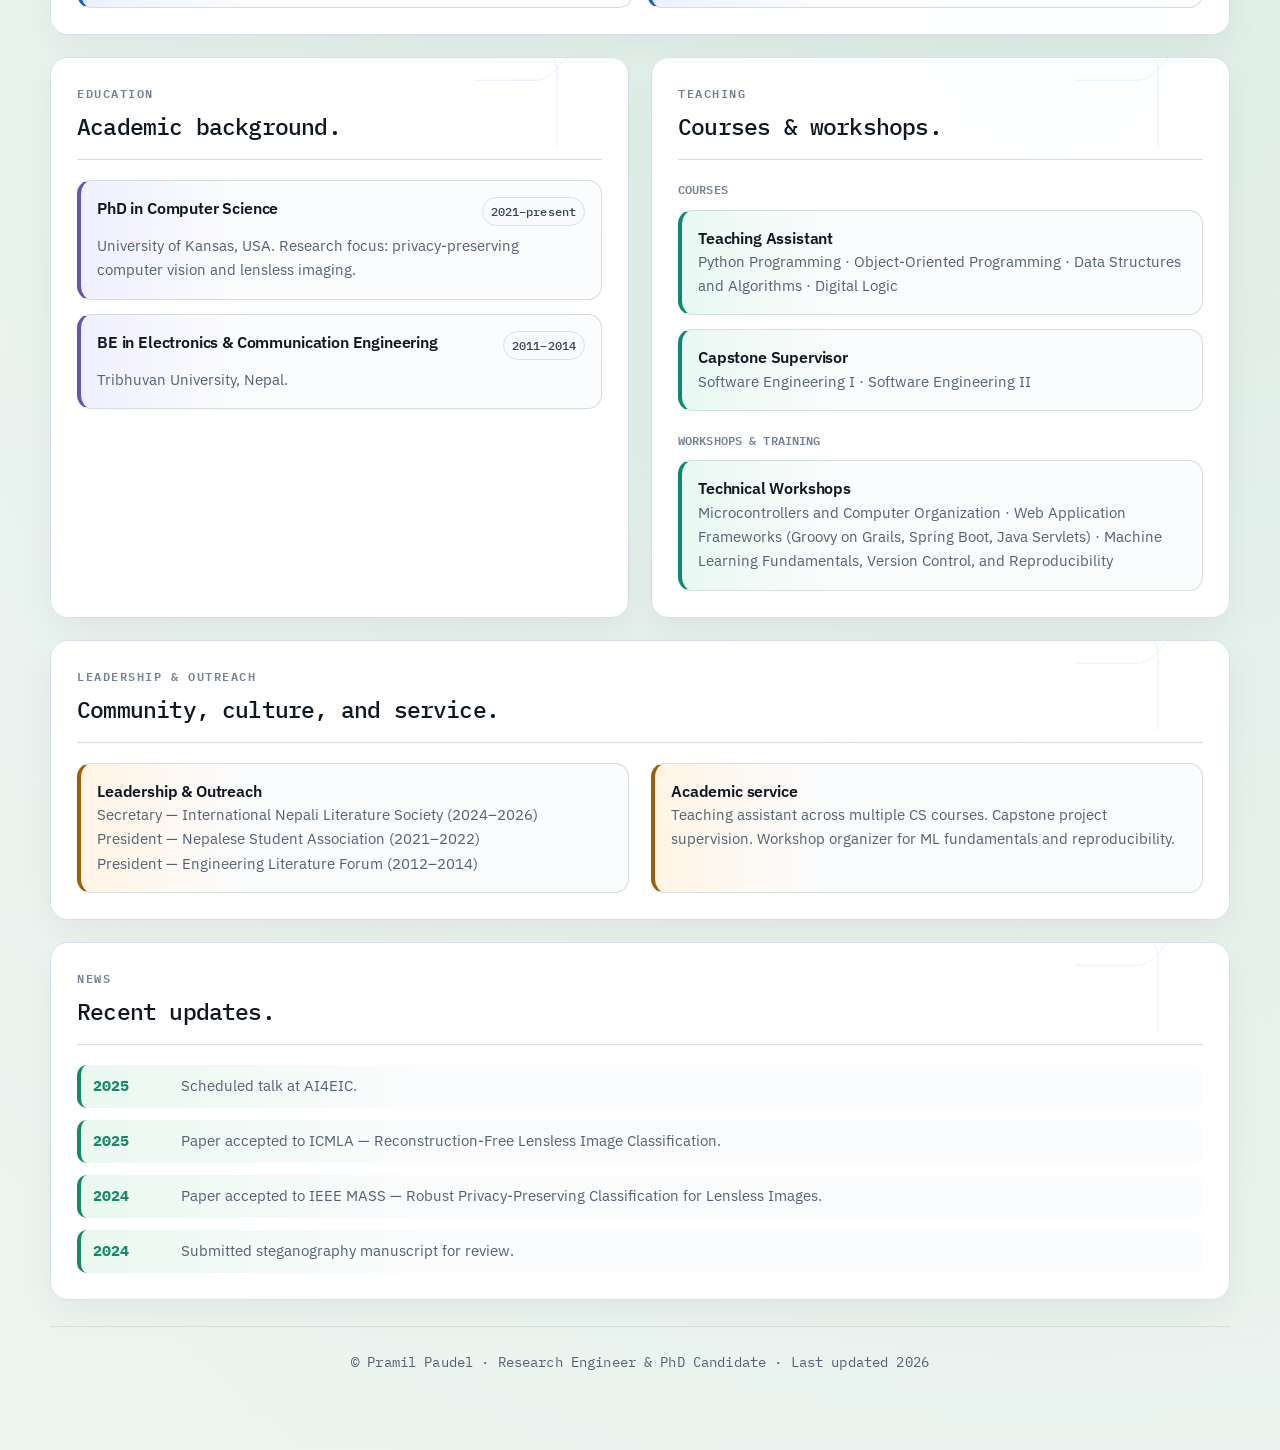
==== commit d6c82201: "Mobile view added" ====
--- a/index.html
+++ b/index.html
@@ -46,7 +46,7 @@
             <div class="hero-actions">
               <a class="btn btn-primary" href="#systems">View Research Systems</a>
               <a class="btn btn-secondary" href="#outputs">Research Outputs</a>
-              <a class="btn btn-secondary" href="Pramil_Paudel_CV.pdf" target="_blank" rel="noopener">CV</a>
+              <a class="btn btn-secondary" href="Not_So_Updated_Pramil_Paudel_Resume.pdf" target="_blank" rel="noopener">CV</a>
               <a class="btn btn-secondary" href="mailto:ppaudel35@gmail.com">Email</a>
             </div>
           </div>
@@ -72,7 +72,7 @@
       </div>
         <div class="side-block">
           <div class="contact-list">
-            <div><strong>Email</strong> — <a href="mailto:ppaudel35@gmail.com">pramil [dot] paudel [at] ku.edu</a></div>
+            <div><strong>Email</strong> — <a href="mailto:pramil.paudel@ku.edu">pramil [dot] paudel [at] ku.edu</a></div>
             <div><strong>LinkedIn</strong> — <a href="https://www.linkedin.com/in/pramilp" target="_blank" rel="noopener">linkedin.com/in/pramilp</a></div>
             <div><strong>GitHub</strong> — <a href="https://github.com/pramil-paudel" target="_blank" rel="noopener">github.com/pramil-paudel</a></div>
             <div><strong>Location</strong> — Lawrence, Kansas, USA</div>
@@ -292,34 +292,182 @@
             </div>
           </article>
 
-          <article class="output-card output-code">
-            <div class="output-top">
-              <h3>Lensless Imaging and Privacy Evaluation Codebase</h3>
-              <span class="status">Code</span>
-            </div>
-            <p>Evaluation pipelines, visualizations, and experimental scripts for lensless imaging and steganographic analysis.</p>
-            <div class="tag-row" style="margin-top:8px">
-              <span class="tag">Code</span><span class="tag">Open Source</span>
-            </div>
-            <div class="link-row"><a href="https://github.com/pramil-paudel" target="_blank" rel="noopener">GitHub →</a></div>
-          </article>
+<!--          <article class="output-card output-code">-->
+<!--            <div class="output-top">-->
+<!--              <h3>Lensless Imaging and Privacy Evaluation Codebase</h3>-->
+<!--              <span class="status">Code</span>-->
+<!--            </div>-->
+<!--            <p>Evaluation pipelines, visualizations, and experimental scripts for lensless imaging and steganographic analysis.</p>-->
+<!--            <div class="tag-row" style="margin-top:8px">-->
+<!--              <span class="tag">Code</span><span class="tag">Open Source</span>-->
+<!--            </div>-->
+<!--            <div class="link-row"><a href="https://github.com/pramil-paudel" target="_blank" rel="noopener">GitHub →</a></div>-->
+<!--          </article>-->
 
         </div>
       </section>
 
       <!-- ═══════════════════ EXPERIENCE ═══════════════════ -->
-      <section id="experience" class="card experience-card">
-        <div class="section-head">
-          <div>
-            <div class="section-label">Experience</div>
-            <h2>Industry engineering plus graduate research.</h2>
-          </div>
-        </div>
-        <div class="tl-section">
-          <div class="experience-list" id="industry-experience-mount">
-          </div>
-        </div>
-      </section>
+<!-- ═══════════════════ EXPERIENCE ═══════════════════ -->
+<section id="experience" class="card experience-card">
+  <div class="section-head">
+    <div>
+      <div class="section-label">Experience</div>
+      <h2>Industry engineering plus graduate research.</h2>
+    </div>
+  </div>
+
+  <div class="tl-section">
+    <div class="experience-list" id="industry-experience-mount">
+
+      <article class="experience-item research">
+        <div class="experience-date">May 2021–Present</div>
+        <div>
+          <h3>Graduate Teaching Assistant &amp; PhD Researcher</h3>
+          <div class="experience-org">University of Kansas &nbsp;·&nbsp; Advisor: Prof. Fengjun Li</div>
+          <ul class="exp-bullets">
+            <li><strong>RFLIC</strong> — Reconstruction-Free Lensless Image Classification. Improved lensless image classification without reconstruction using Block DCT, achieving state-of-the-art accuracy directly in the sensor measurement domain. <span style="font-family:var(--mono);font-size:0.76rem;color:var(--subtle)">[ICMLA 2025]</span></li>
+            <li><strong>PPLiC</strong> — Robust Privacy-Preserving Classification for Lensless Images. Defeats GAN-based reconstruction attacks while maintaining semantic utility and preventing privacy leakage. <span style="font-family:var(--mono);font-size:0.76rem;color:var(--subtle)">[IEEE MASS 2024]</span></li>
+            <li><strong>LiGANS</strong> — Lensless Diffraction Pattern Hiding via Steganography. Novel covert embedding of full lensless representations inside natural RGB containers without visible artifacts. <span style="font-family:var(--mono);font-size:0.76rem;color:var(--subtle)">[Under Review]</span></li>
+            <li><strong>LiRT</strong> — Physics-Informed Lensless Image Reconstruction in the Wild using Fourier Neural Networks and optical forward models leveraging PSF structure. <span style="font-family:var(--mono);font-size:0.76rem;color:var(--subtle)">[In Progress]</span></li>
+            <li><strong>Polarimeter</strong> — High-Energy Physics data processing platform that calibrates and estimates energy received by particle detectors within seconds of a spill. <span style="font-family:var(--mono);font-size:0.76rem;color:var(--subtle)">[T2 Lab · CERN]</span></li>
+            <li><strong>HW-RankReduce</strong> — Hardware-Accelerated near real-time energy fluctuation detection using advanced rank reduction and event-by-event SVD at CERN scale. <span style="font-family:var(--mono);font-size:0.76rem;color:var(--subtle)">[Preprint]</span></li>
+          </ul>
+          <div class="tag-row" style="margin-top:10px">
+            <span class="chip">PyTorch</span>
+            <span class="chip">Lensless Imaging</span>
+            <span class="chip">Privacy-Preserving ML</span>
+            <span class="chip">GANs</span>
+            <span class="chip">Fourier Neural Networks</span>
+            <span class="chip">SVD</span>
+            <span class="chip">Python</span>
+          </div>
+        </div>
+      </article>
+
+      <article class="experience-item industry">
+        <div class="experience-date">Mar 2019–Dec 2019</div>
+        <div>
+          <h3>Backend Solutions Architect</h3>
+          <div class="experience-org">Renegade Insurance, Kathmandu <span style="font-style:italic;color:var(--subtle)">— formerly Covered by Sage, now a large-scale U.S. digital insurance platform</span></div>
+          <ul class="exp-bullets">
+            <li>Designed and delivered the company's first production backend architecture from scratch: a real-time P&amp;C insurance platform serving agents and customers across the United States.</li>
+            <li>Established the engineering culture, development standards, CI/CD pipelines, and system architecture that the company continues to build on today.</li>
+            <li>Built B2C and B2B integration layers connecting insurance agents, customers, and carriers for real-time policy quoting, underwriting, and support.</li>
+            <li>Delivered a fully functional, live platform within 12 months that remains actively serving clients nationwide.</li>
+            <li>Trained and mentored 50+ engineers in system design, microservices, cloud deployment, and Agile workflows, transforming the organization's engineering capability within a single year.</li>
+          </ul>
+          <div class="tag-row" style="margin-top:10px">
+            <span class="chip">Spring Boot</span>
+            <span class="chip">Spring Cloud</span>
+            <span class="chip">Microservices</span>
+            <span class="chip">Azure</span>
+            <span class="chip">Kubernetes</span>
+            <span class="chip">MongoDB</span>
+            <span class="chip">MySQL</span>
+            <span class="chip">Jenkins</span>
+            <span class="chip">CI/CD</span>
+          </div>
+        </div>
+      </article>
+
+      <article class="experience-item industry">
+        <div class="experience-date">Mar 2017–Dec 2018</div>
+        <div>
+          <h3>Engineering Manager</h3>
+          <div class="experience-org">National Incubation &amp; Research Center (NIRC), Kathmandu</div>
+          <ul class="exp-bullets">
+            <li>Hired, trained, and managed a team of 20 to 25 engineers, QA specialists, and DevOps engineers, responsible for every aspect of engineering from coding standards to IT infrastructure.</li>
+            <li>Architected and built data analytics and visualization platforms using Groovy on Grails and homegrown Nepali datasets across multiple domains.</li>
+            <li>Designed AWS-based automation pipelines enabling scalable web deployment and continuous integration, bringing the organization to modern cloud practices.</li>
+            <li>Resolved complex cross-functional technical challenges across development, integration, and deployment; acted as the final technical authority across all projects.</li>
+            <li>Delivered multiple major products in short development cycles with high quality and on-schedule releases.</li>
+          </ul>
+          <div class="tag-row" style="margin-top:10px">
+            <span class="chip">Java</span>
+            <span class="chip">Groovy on Grails</span>
+            <span class="chip">Python</span>
+            <span class="chip">Hadoop</span>
+            <span class="chip">Apache Spark</span>
+            <span class="chip">AWS</span>
+            <span class="chip">Jenkins</span>
+            <span class="chip">Git</span>
+          </div>
+        </div>
+      </article>
+
+      <article class="experience-item industry">
+        <div class="experience-date">Dec 2014–May 2017</div>
+        <div>
+          <h3>Software Engineer Team Lead</h3>
+          <div class="experience-org">Deerwalk Inc., Kathmandu <span style="font-style:italic;color:var(--subtle)">— largest software company in Nepal, U.S. healthcare data analytics</span></div>
+          <ul class="exp-bullets">
+            <li>Joined as a software engineer and was promoted to Team Lead within one year through consistently exceptional performance.</li>
+            <li>Key products: Plan Analytics (PA) and Care Manager (CM), enterprise platforms delivering financial and clinical analytics on large-scale U.S. healthcare data.</li>
+            <li>As Lead Engineer on Plan Analytics, owned the full data ingestion pipeline: consumed thousands of raw medical data files from multiple vendors, enforced HIPAA-compliant workflows, and produced structured outputs for downstream front-end analytics teams.</li>
+            <li>Singlehandedly migrated a legacy MySQL-based data processing engine to Java and Hadoop, cutting end-to-end processing time from 30 days to 8 hours — a 90x performance improvement.</li>
+            <li>Designed Scala-based Apache Spark frameworks for large-scale healthcare dataset processing and custom client analytics reports.</li>
+            <li>Led teams in data scrubbing and transformation using the Cascading Framework for high-volume insurance claim data.</li>
+          </ul>
+          <div class="tag-row" style="margin-top:10px">
+            <span class="chip">Java</span>
+            <span class="chip">Scala</span>
+            <span class="chip">Apache Hadoop</span>
+            <span class="chip">Apache Spark</span>
+            <span class="chip">Cascading</span>
+            <span class="chip">MySQL</span>
+            <span class="chip">AWS</span>
+            <span class="chip">Python</span>
+          </div>
+        </div>
+      </article>
+
+      <article class="experience-item industry">
+        <div class="experience-date">Jan 2016–Dec 2016</div>
+        <div>
+          <h3>Senior Software Engineer (Co-founder)</h3>
+          <div class="experience-org">Yotcha Inc., Singapore / Kathmandu <span style="font-style:italic;color:var(--subtle)">— Airbnb-style real estate platform for Singapore</span></div>
+          <ul class="exp-bullets">
+            <li>One of 4 to 5 founding engineers who built the entire platform from scratch: a full-featured real estate listing engine covering all Singapore properties, with history tracking, search, and listing management.</li>
+            <li>Worked as a full-stack engineer across backend services, frontend UI, data pipelines, and deployment infrastructure.</li>
+            <li>Established development standards, CI/CD workflows, and automated deployment pipelines that defined the engineering culture from day one.</li>
+            <li>Mentored junior developers in software best practices, agile methodologies, and version control.</li>
+          </ul>
+          <div class="tag-row" style="margin-top:10px">
+            <span class="chip">Groovy on Grails</span>
+            <span class="chip">Apache Hadoop</span>
+            <span class="chip">JavaScript</span>
+            <span class="chip">Typeahead.js</span>
+            <span class="chip">Jenkins</span>
+            <span class="chip">AWS</span>
+          </div>
+        </div>
+      </article>
+
+      <article class="experience-item industry">
+        <div class="experience-date">Jan 2011–Sept 2014</div>
+        <div>
+          <h3>Core Member, Robotics and Embedded Systems</h3>
+          <div class="experience-org">Robotics Club, IOE-WRC, Pokhara</div>
+          <ul class="exp-bullets">
+            <li>Built competition robots from the ground up: designed electronics hardware, wrote control software, and contributed to mechanical fabrication, working day and night in the workshop to meet competition deadlines.</li>
+            <li>Developed image processing systems for intelligent surveillance and criminal detection, integrating computer vision algorithms with real-time embedded hardware.</li>
+            <li>Designed remotely controlled systems using Bluetooth, Wireless 802.11, and RF protocols.</li>
+            <li>Presented and trained at national and college-level workshops on automation, robotics, and emerging technologies.</li>
+          </ul>
+          <div class="tag-row" style="margin-top:10px">
+            <span class="chip">Embedded Systems</span>
+            <span class="chip">Image Processing</span>
+            <span class="chip">RF / Bluetooth</span>
+            <span class="chip">Circuit Design</span>
+            <span class="chip">Arduino</span>
+          </div>
+        </div>
+      </article>
+
+    </div>
+  </div>
+</section>
 
       <!-- ═══════════════════ SKILLS ═══════════════════ -->
       <section id="skills" class="card">
@@ -374,7 +522,7 @@
             <article class="timeline-item">
               <div class="timeline-top">
                 <h3>PhD in Computer Science</h3>
-                <span class="date">2020–2024</span>
+                <span class="date">2021–present</span>
               </div>
               <p>University of Kansas, USA. Research focus: privacy-preserving computer vision and lensless imaging.</p>
             </article>
@@ -473,29 +621,5 @@
       </footer>
     </div>
   </main>
-
-  <script>
-    function alignDots() {
-      document.querySelectorAll('.tl-section .experience-item').forEach(item => {
-        const h3 = item.querySelector('h3');
-        if (!h3) return;
-        const itemRect = item.getBoundingClientRect();
-        const h3Rect = h3.getBoundingClientRect();
-        const offset = (h3Rect.top - itemRect.top) + (h3Rect.height / 2) - 5.5;
-        item.style.setProperty('--dot-top', offset + 'px');
-      });
-    }
-
-    fetch('industry_experience.html')
-      .then(r => r.text())
-      .then(html => {
-        document.getElementById('industry-experience-mount').insertAdjacentHTML('beforeend', html);
-        requestAnimationFrame(() => requestAnimationFrame(alignDots));
-      });
-
-    window.addEventListener('resize', alignDots);
-    window.addEventListener('load', alignDots);
-  </script>
-
 </body>
 </html>
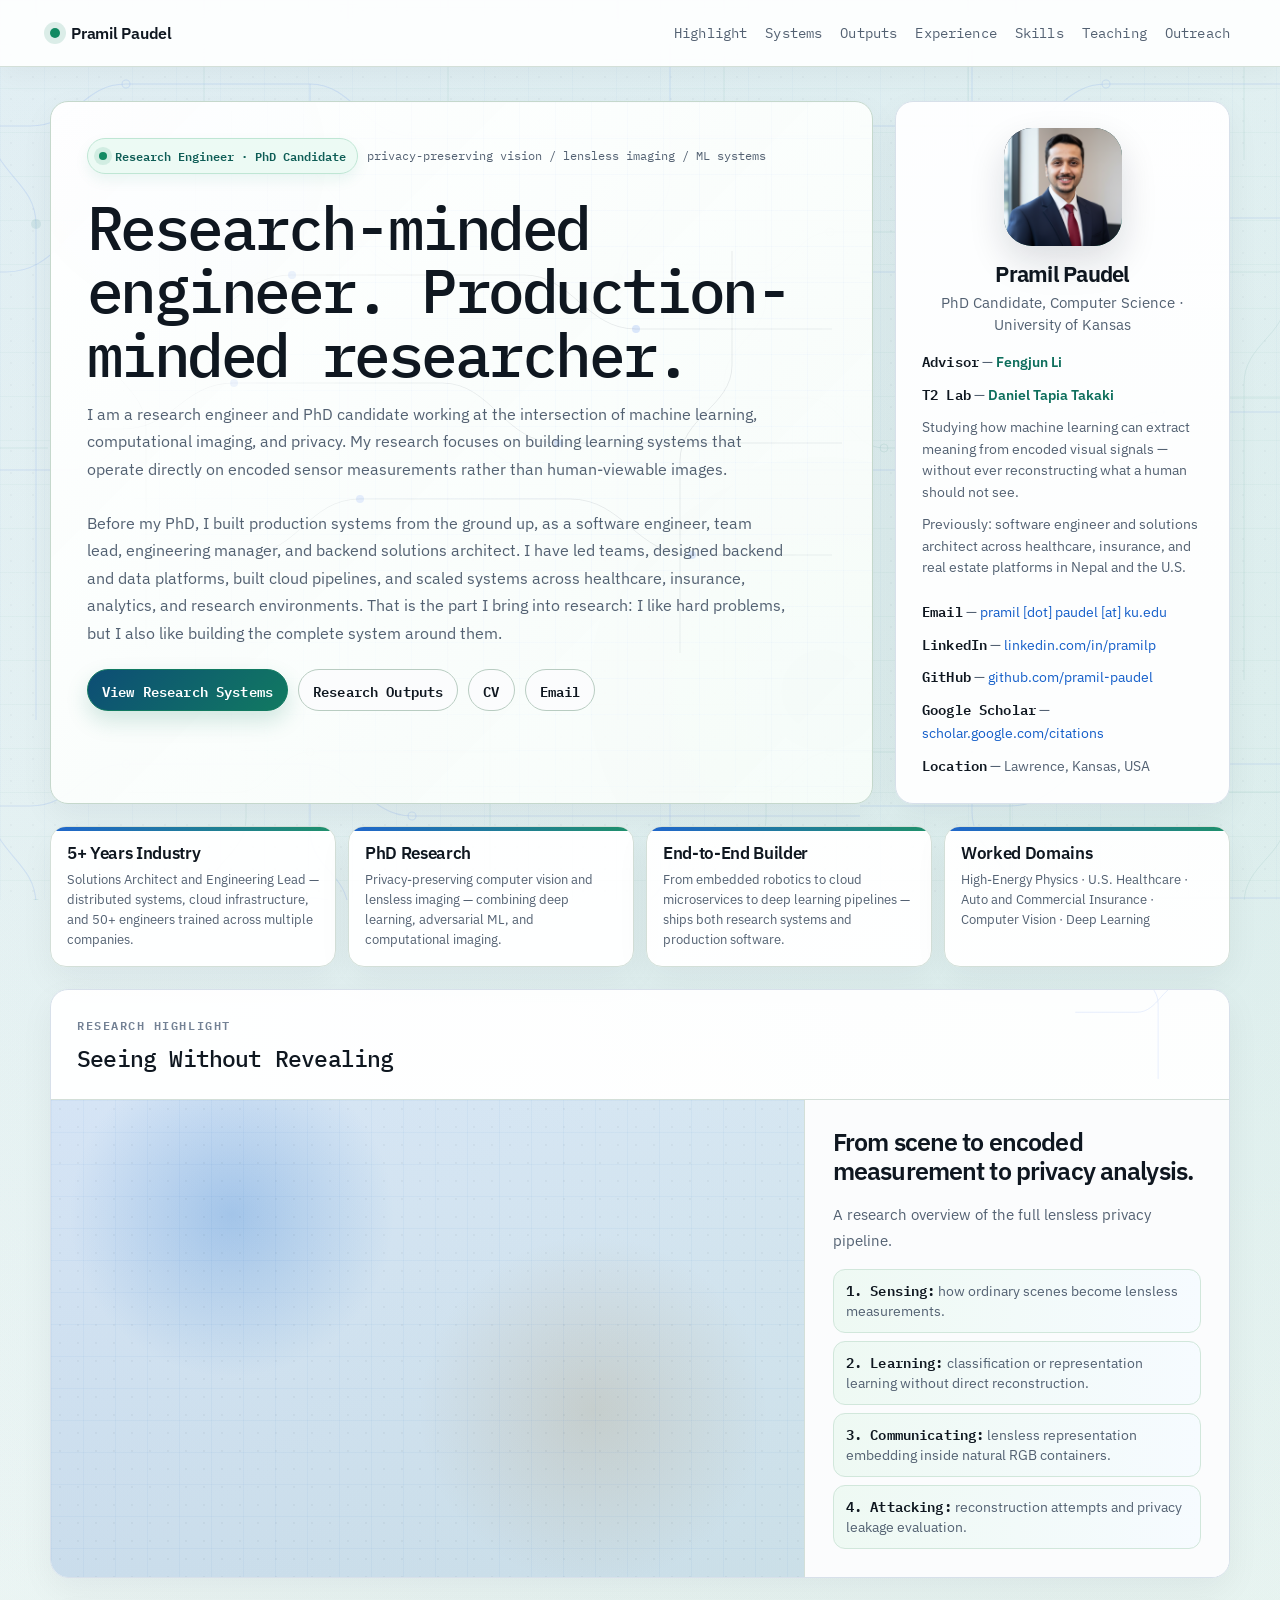
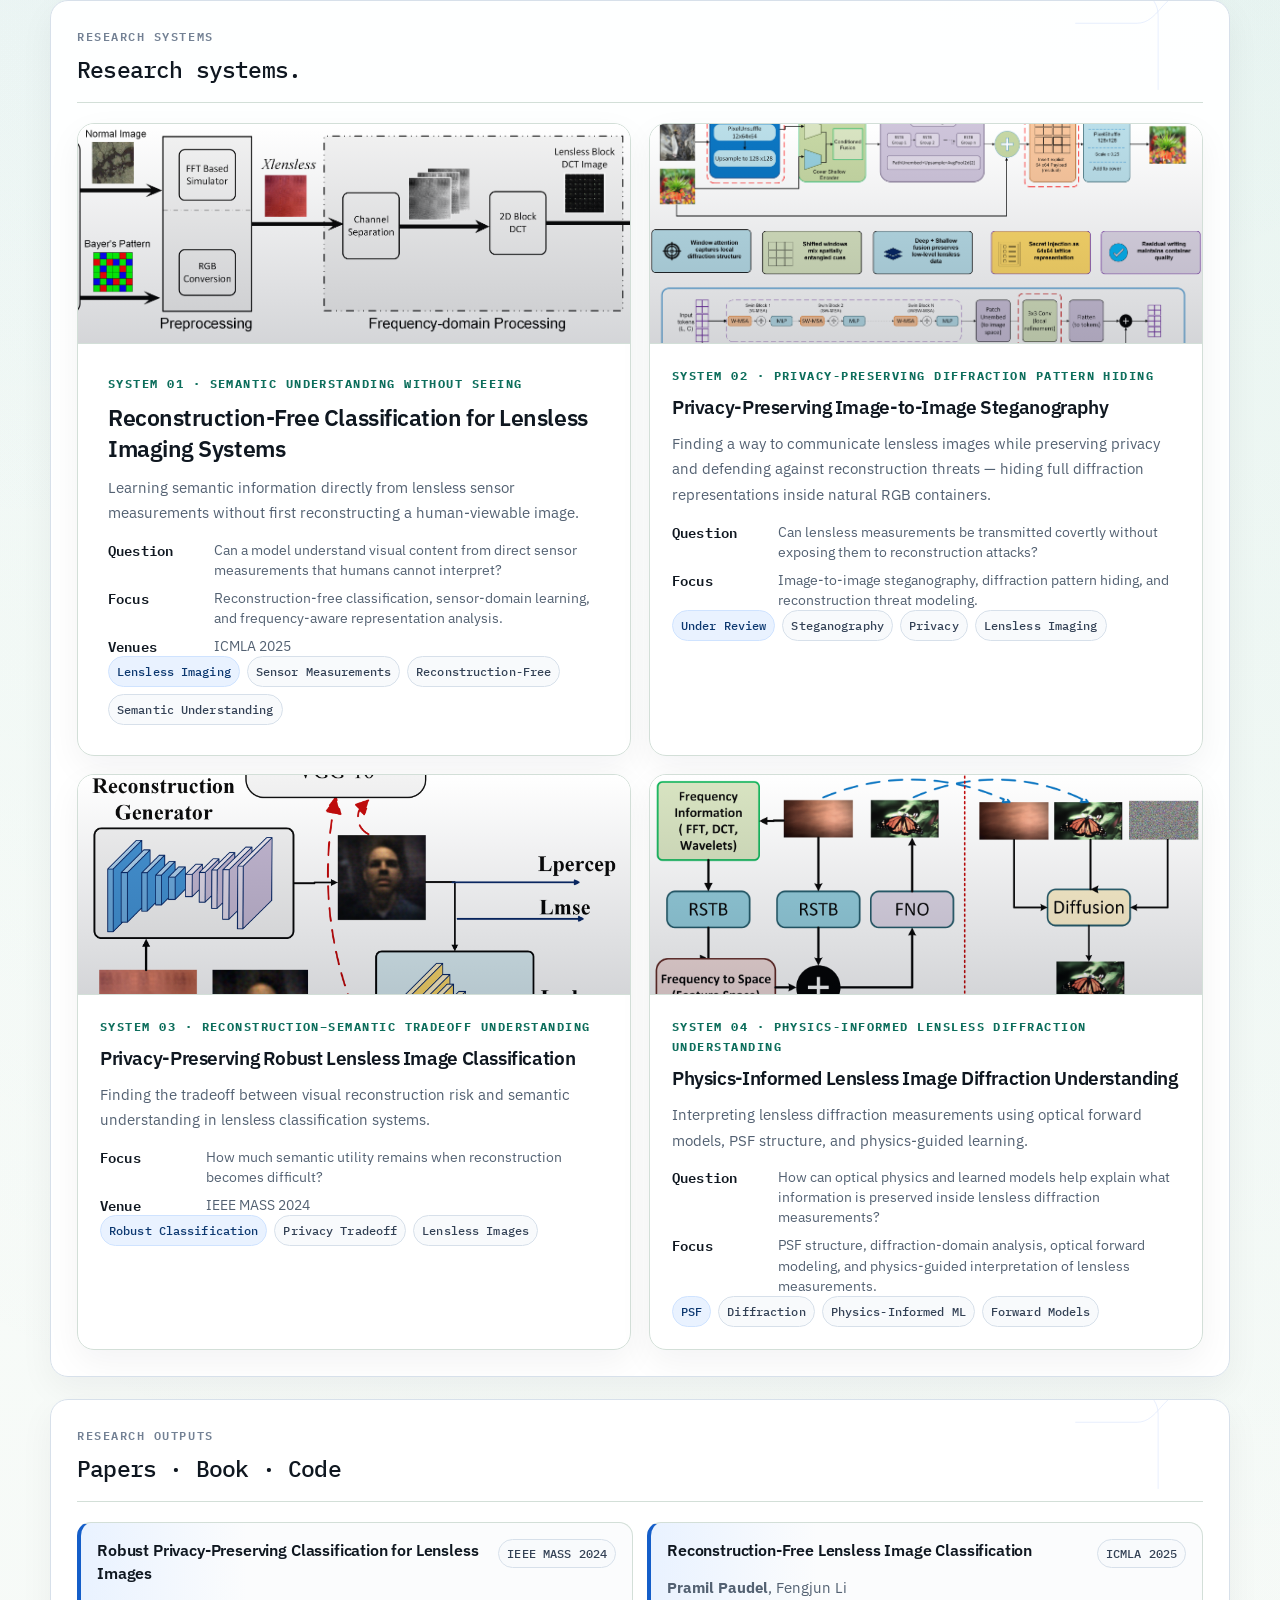
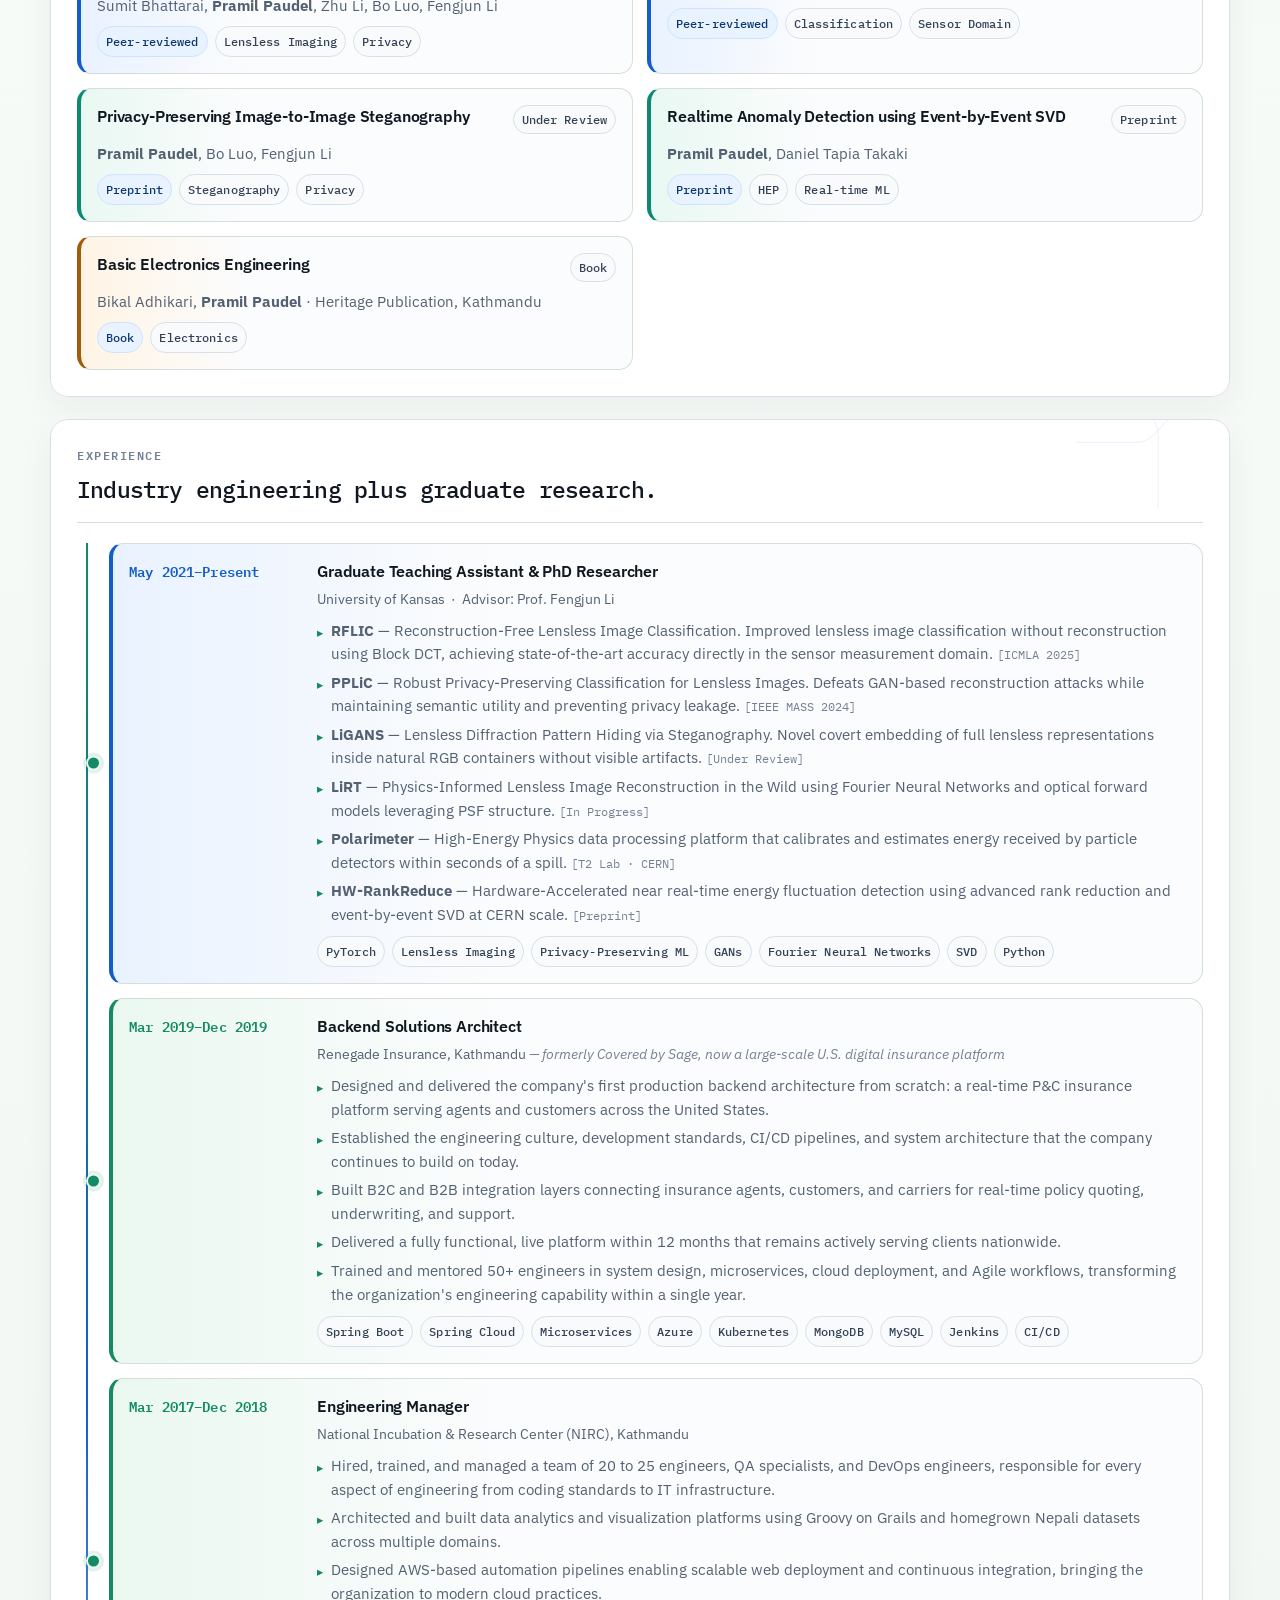
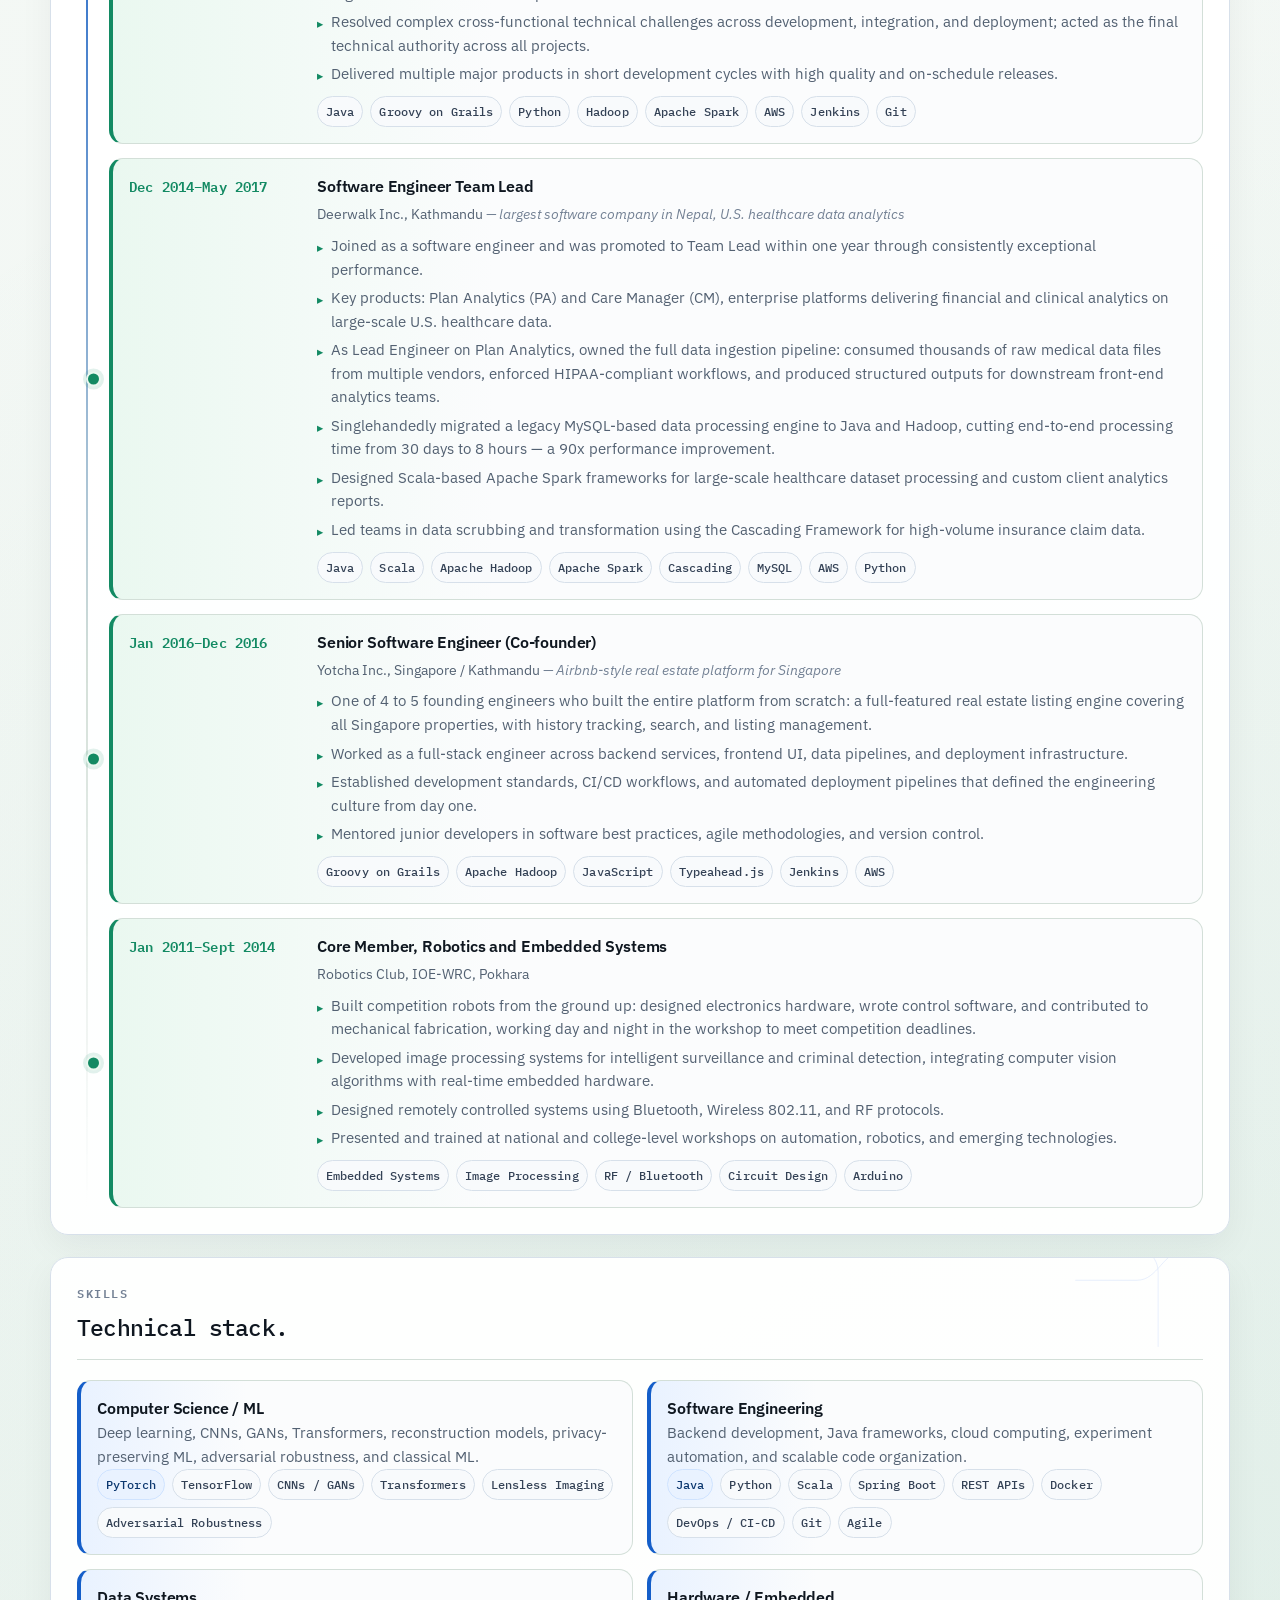
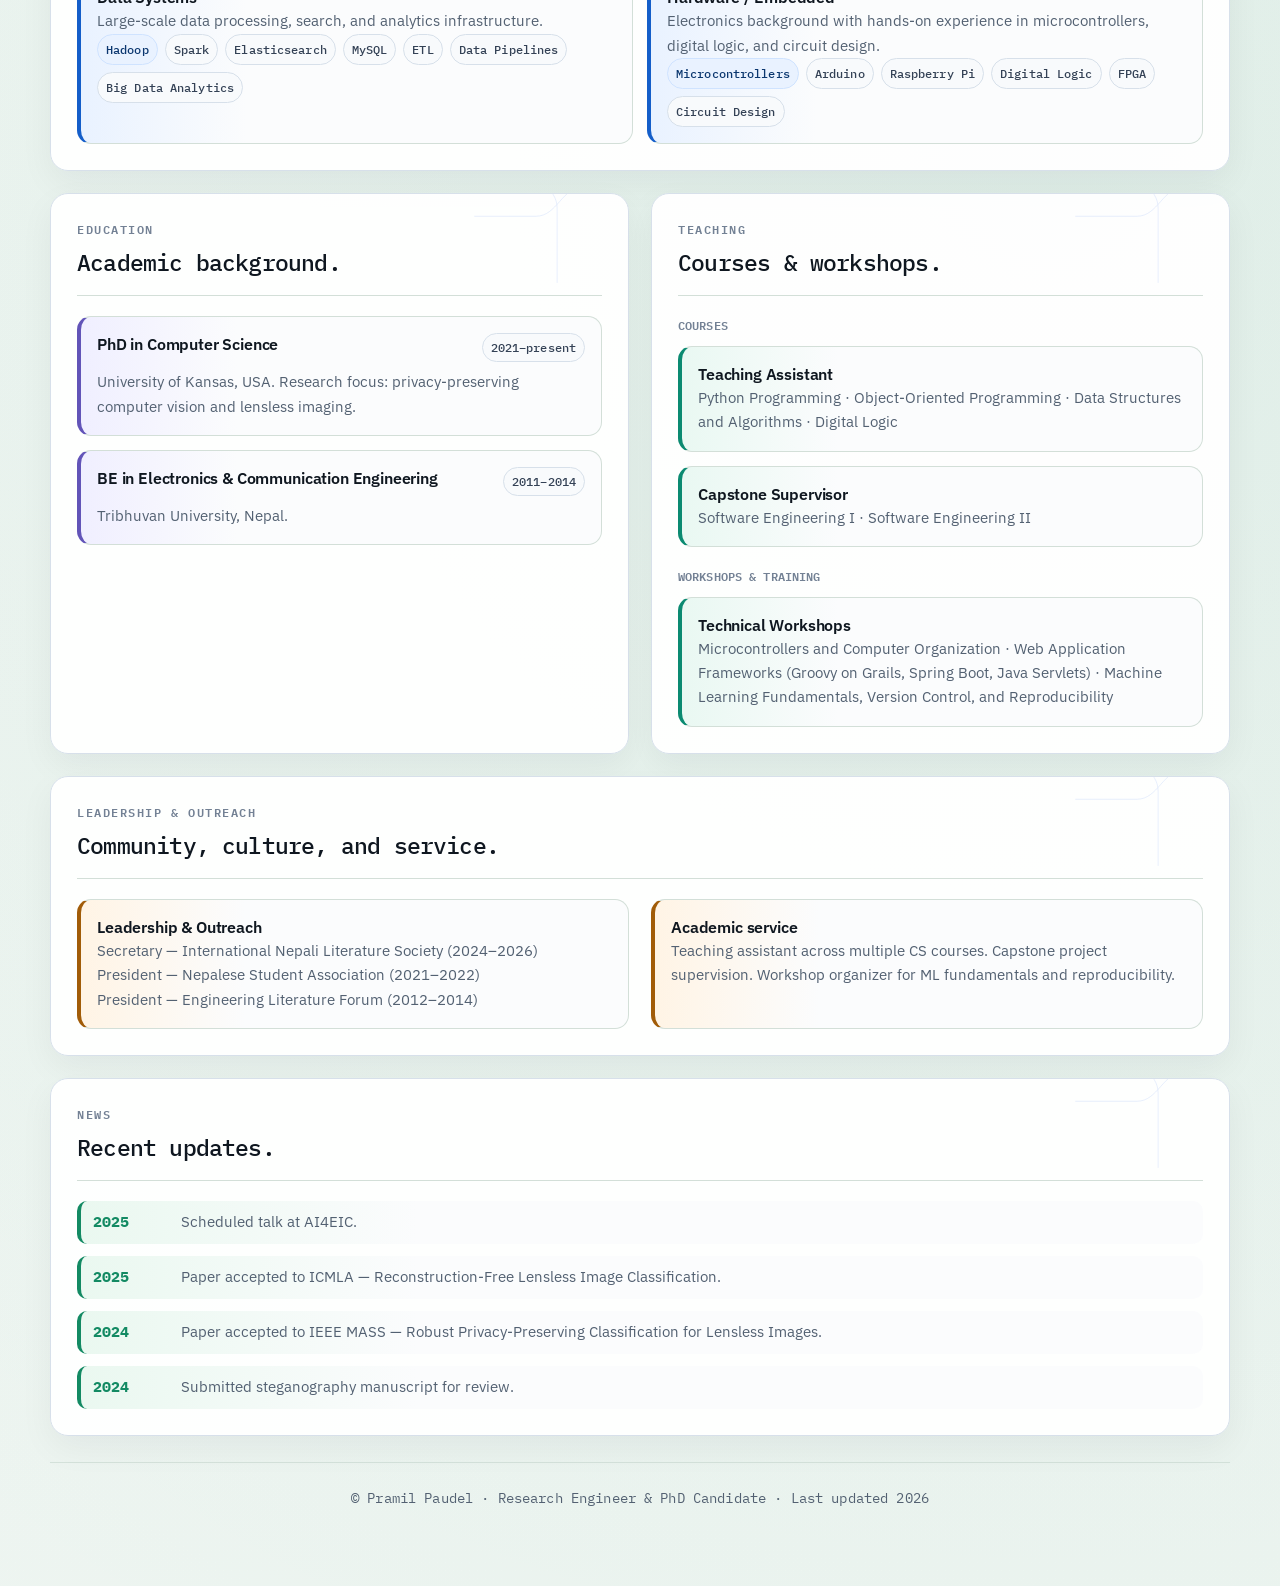
==== commit 40c03b41: "Mobile view added" ====
--- a/index.html
+++ b/index.html
@@ -46,39 +46,42 @@
             <div class="hero-actions">
               <a class="btn btn-primary" href="#systems">View Research Systems</a>
               <a class="btn btn-secondary" href="#outputs">Research Outputs</a>
-              <a class="btn btn-secondary" href="Not_So_Updated_Pramil_Paudel_Resume.pdf" target="_blank" rel="noopener">CV</a>
+              <a class="btn btn-secondary" href="Pramil_Paudel_CV.pdf" target="_blank" rel="noopener">CV</a>
               <a class="btn btn-secondary" href="mailto:ppaudel35@gmail.com">Email</a>
             </div>
           </div>
         </div>
       </div>
-
-      <aside class="hero-side">
-      <div class="profile-mini">
-        <div class="avatar">
-          <img src="images/pramil.jpg" alt="Pramil Paudel" onerror="this.onerror=null;this.src='images/profile.jpg';" />
-          <span>PP</span>
-        </div>
-        <div>
-          <h2>Pramil Paudel</h2>
-          <p>PhD Candidate, Computer Science · University of Kansas</p>
-          <div class="profile-note">
-            <div><strong>Advisor</strong> — <a href="https://ittc.ku.edu/~fli/" target="_blank" rel="noopener">Fengjun Li</a></div>
-            <div><strong>T2 Lab</strong> — <a href="https://t2lab.ku.edu/people/pramil-paudel" target="_blank" rel="noopener">Daniel Tapia Takaki</a></div>
-            <div>Studying how machine learning can extract meaning from encoded visual signals — without ever reconstructing what a human should not see.</div>
-            <div>Previously: software engineer and solutions architect across healthcare, insurance, and real estate platforms in Nepal and the U.S.</div>
-          </div>
-        </div>
+<aside class="hero-side">
+  <div class="profile-mini">
+    <div class="avatar">
+      <img src="images/pramil.jpg" alt="Pramil Paudel" onerror="this.onerror=null;this.src='images/profile.jpg';" />
+      <span>PP</span>
+    </div>
+    <div>
+      <h2>Pramil Paudel</h2>
+      <p>PhD Candidate, Computer Science · University of Kansas</p>
+      <div class="profile-note">
+        <div><strong>Advisor</strong> — <a href="https://ittc.ku.edu/~fli/" target="_blank" rel="noopener">Fengjun Li</a></div>
+        <div><strong>T2 Lab</strong> — <a href="https://t2lab.ku.edu/people/pramil-paudel" target="_blank" rel="noopener">Daniel Tapia Takaki</a></div>
+        <div>Studying how machine learning can extract meaning from encoded visual signals — without ever reconstructing what a human should not see.</div>
+        <div>Previously: software engineer and solutions architect across healthcare, insurance, and real estate platforms in Nepal and the U.S.</div>
       </div>
-        <div class="side-block">
-          <div class="contact-list">
-            <div><strong>Email</strong> — <a href="mailto:pramil.paudel@ku.edu">pramil [dot] paudel [at] ku.edu</a></div>
-            <div><strong>LinkedIn</strong> — <a href="https://www.linkedin.com/in/pramilp" target="_blank" rel="noopener">linkedin.com/in/pramilp</a></div>
-            <div><strong>GitHub</strong> — <a href="https://github.com/pramil-paudel" target="_blank" rel="noopener">github.com/pramil-paudel</a></div>
-            <div><strong>Location</strong> — Lawrence, Kansas, USA</div>
-          </div>
-        </div>
-      </aside>
+    </div>
+  </div>
+
+  <div class="side-block">
+    <div class="contact-list">
+      <div><strong>Email</strong> — <a href="mailto:pramil.paudel@ku.edu">pramil [dot] paudel [at] ku.edu</a></div>
+      <div><strong>LinkedIn</strong> — <a href="https://www.linkedin.com/in/pramilp" target="_blank" rel="noopener">linkedin.com/in/pramilp</a></div>
+      <div><strong>GitHub</strong> — <a href="https://github.com/pramil-paudel" target="_blank" rel="noopener">github.com/pramil-paudel</a></div>
+      <div><strong>Google Scholar</strong> — <a href="https://scholar.google.com/citations?user=tMGgdi4AAAAJ&hl=en" target="_blank" rel="noopener">scholar.google.com/citations</a></div>
+      <div><strong>Location</strong> — Lawrence, Kansas, USA</div>
+    </div>
+  </div>
+</aside>
+
+
     </section>
 
     <!-- ═══════════════════ IMPACT GRID ═══════════════════ -->
@@ -208,22 +211,35 @@
             </div>
           </article>
 
-          <article class="system-card">
-            <div class="system-visual">
-              <img src="images/understanding_lensless.png" alt="Lensless Reconstruction">
-            </div>
-            <div class="system-body">
-              <div class="system-type">System 04 · Physics-Informed Lensless Diffraction Understanding</div>
-              <h3>Physics-Informed Lensless Image Diffraction Understanding</h3>
-              <p>Interpreting lensless diffraction measurements using optical forward models, PSF structure, and physics-guided learning.</p>
-              <div class="chip-row">
-                <span class="chip">PSF</span>
-                <span class="chip">Diffraction</span>
-                <span class="chip">Physics-Informed ML</span>
-                <span class="chip">Forward Models</span>
-              </div>
-            </div>
-          </article>
+            <article class="system-card">
+              <div class="system-visual">
+                <img src="images/understanding_lensless.png" alt="Physics-informed lensless diffraction understanding">
+              </div>
+              <div class="system-body">
+                <div class="system-type">System 04 · Physics-Informed Lensless Diffraction Understanding</div>
+                <h3>Physics-Informed Lensless Image Diffraction Understanding</h3>
+                <p>Interpreting lensless diffraction measurements using optical forward models, PSF structure, and physics-guided learning.</p>
+
+                <div class="fact-grid">
+                  <div class="fact">
+                    <strong>Question</strong>
+                    <span>How can optical physics and learned models help explain what information is preserved inside lensless diffraction measurements?</span>
+                  </div>
+                  <div class="fact">
+                    <strong>Focus</strong>
+                    <span>PSF structure, diffraction-domain analysis, optical forward modeling, and physics-guided interpretation of lensless measurements.</span>
+                  </div>
+                </div>
+
+                <div class="chip-row">
+                  <span class="chip">PSF</span>
+                  <span class="chip">Diffraction</span>
+                  <span class="chip">Physics-Informed ML</span>
+                  <span class="chip">Forward Models</span>
+                </div>
+              </div>
+            </article>
+
         </div>
       </section>
 
